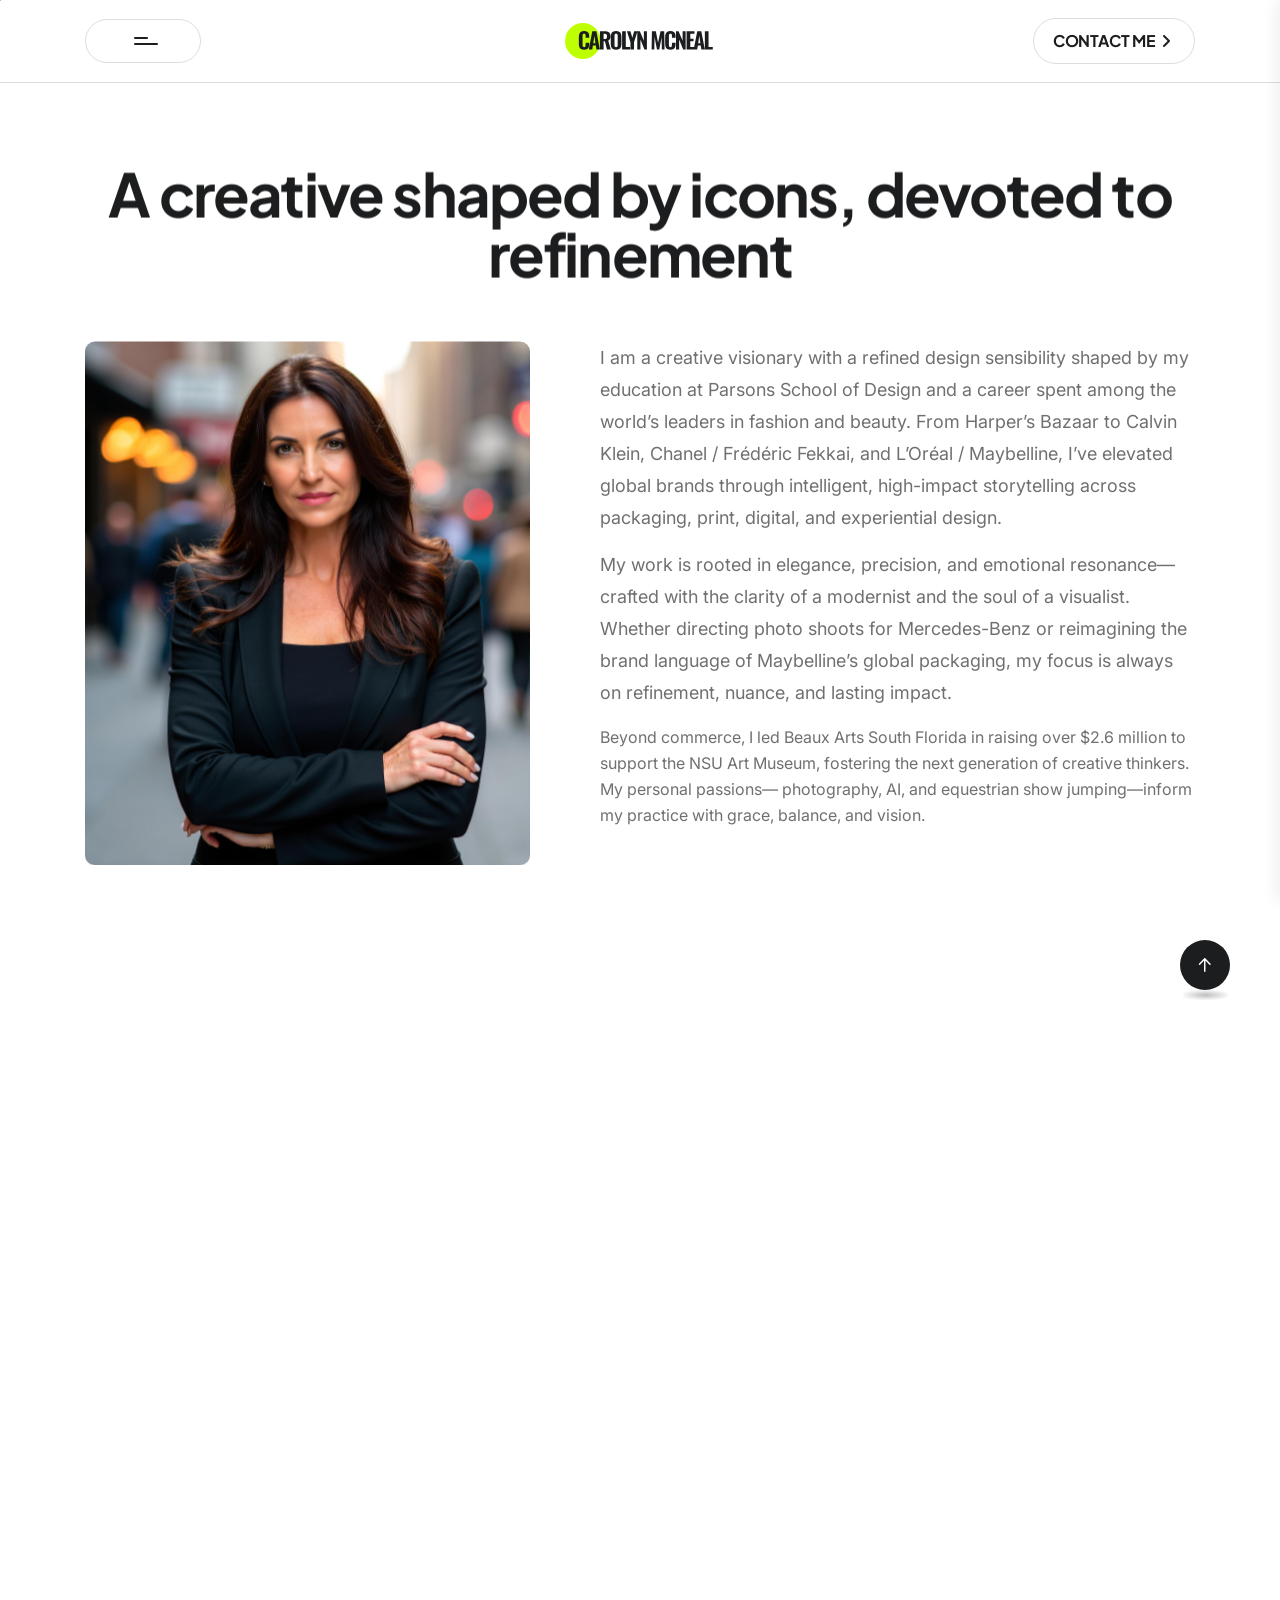
==== about.html @ ccae5296 "first commit" ====
<!doctype html>
<html class="no-js" lang="zxx">

<head>
    <meta charset="utf-8">
    <meta http-equiv="x-ua-compatible" content="ie=edge">
    <title>About</title>
    <meta name="description" content="A creative shaped by icons, devoted to refinement">
    <meta name="viewport" content="width=device-width, initial-scale=1">

    <link rel="shortcut icon" type="image/x-icon" href="assets/img/logo/favicon.png">
    <!-- Place favicon.ico in the root directory -->

    <!-- CSS here -->
    <!--<< Bootstrap min.css >>-->
    <link rel="stylesheet" href="assets/css/bootstrap.min.css">
    <!--<< magnific-popup.css >>-->
    <link rel="stylesheet" href="assets/css/magnific-popup.css">
    <!--<< fontawesome-all.min.css >>-->
    <link rel="stylesheet" href="assets/css/fontawesome-all.min.css">
    <!--<< swiper-bundle.min.css >>-->
    <link rel="stylesheet" href="assets/css/swiper-bundle.min.css">
    <!--<< odometer.css >>-->
    <link rel="stylesheet" href="assets/css/odometer.css">
    <!--<< ion.rangeSlider.min.css >>-->
    <link rel="stylesheet" href="assets/css/ion.rangeSlider.min.css">
   <!--<< effect-slicer.css >>-->
    <link rel="stylesheet" href="assets/css/effect-slicer.css">
    <!--<< animate.css >>-->
    <link rel="stylesheet" href="assets/css/animate.css">
    <!--<< default.css >>-->
    <link rel="stylesheet" href="assets/css/defauls-spacing.css">
    <!--<< main.css >>-->
    <link rel="stylesheet" href="assets/css/main.css">
</head>

<body>

    <!-- Preloader Start -->
    <div id="preloader" class="preloader">
        <div class="animation-preloader">
            <div class="spinner">
            </div>
            <div class="txt-loading">
                <span data-text-preloader="C" class="letters-loading">
                    C
                </span>
                <span data-text-preloader="A" class="letters-loading">
                    A
                </span>
                <span data-text-preloader="R" class="letters-loading">
                    R
                </span>
                <span data-text-preloader="O" class="letters-loading">
                    O
                </span>
                <span data-text-preloader="L" class="letters-loading">
                    L
                </span>
                <span data-text-preloader="Y" class="letters-loading">
                    Y
                </span>
                <span data-text-preloader="N" class="letters-loading">
                    N
                </span>
            </div>
            <p class="text-center">Loading</p>
        </div>
        <div class="loader">
            <div class="row">
                <div class="col-3 loader-section section-left">
                    <div class="bg"></div>
                </div>
                <div class="col-3 loader-section section-left">
                    <div class="bg"></div>
                </div>
                <div class="col-3 loader-section section-right">
                    <div class="bg"></div>
                </div>
                <div class="col-3 loader-section section-right">
                    <div class="bg"></div>
                </div>
            </div>
        </div>
    </div>
    <!-- Start Cursor Pointer -->
    <div class="mouse-follower">
        <span class="cursor-outline"></span>
        <span class="cursor-dot"></span>
    </div>
    <!-- End Cursor Pointer -->

    <!-- Scroll-top -->
    <button class="scroll__top scroll-to-target" data-target="html">
        <i class="fa-sharp fa-regular fa-arrow-up"></i>
    </button>
    <!-- Scroll-top-end-->


<!-- header-area -->
<header>
    <div id="header-sticky" class="td-header__area td-top-transparent td-header-spacing p-relative z-index-1">
        <div class="container container-1750">
            <div class="row align-items-center">
                <div class="col-lg-4 col-md-4 col-sm-4 col-5">
                    <div class="tdmenu__wrap">
                        <div class="tdmenu-offcanvas-open-btn mobile-nav-toggler d-flex align-items-center justify-content-center">
                            <span class="text mr-5"></span>
                            <div class="tdmenu-offcanvas-open-bar">
                                <span></span>
                                <span></span>
                            </div>
                        </div>
                        <nav class="tdmenu__nav d-none">
                            <div class="tdmenu__navbar-wrap tdmenu__main-menu">
                                <ul class="navigation">
                                    <li class=" "><a href="index.html">Home</a></li>
                                    <li class=" "><a href="about.html">About</a></li>
                                    <li class=" "><a href="#portfolio">Portfolio</a></li>
                                    
                                    <li><a href="mailto:carolyn@carolynmcneal.com">Contact</a></li>
                                </ul>
                            </div>
                        </nav>
                    </div>
                </div>
                <div class="col-lg-4 col-md-4 col-sm-4 col-5">
                    <div class="logo text-center">
                        <a class="logo-1" href="index.html"><img  src="assets/img/logo/logo.svg" alt="Logo"></a>
                    </div>
                </div>
                <div class="col-lg-4 col-md-4 col-sm-4 col-2">
                    <div class="td-header-right text-end">
                    
                        <a href="mailto:carolyn@carolynmcneal.com" class="td-btn td-btn-lg d-none d-md-inline-block td-btn-switch-animation ml-10">
                            <span class="d-flex align-items-center justify-content-center">
                            <span class="btn-text"> Contact me </span>
                            <span class="btn-icon"><i class="fa-sharp fa-solid fa-angle-right"></i></span>
                            <span class="btn-icon"><i class="fa-sharp fa-solid fa-angle-right"></i></span>
                        </span> 
                        </a>
                    </div>
                </div>
            </div>
        </div>
    </div>

    <!-- Mobile Menu  -->
    <div class="tdmobile__menu td-menu-large">
        <nav class="tdmobile__menu-box">
            <div class="close-btn"><i class="fa-solid fa-xmark"></i></div>
            <div class="nav-logo">
                <a href="index.html"><img data-width="96" src="assets/img/logo/logo.svg" alt="logo"></a>
            </div>
            
            <div class="tdmobile__menu-outer">
                <!--Here Menu Will Come Automatically Via Javascript / Same Menu as in Header-->
            </div>
            <div class="mt-30 ml-25 mr-25">
                <a href="assets/img/about/resume.pdf" target="_blank" class="td-btn td-btn-menu-black w-100 d-inline-block td-btn-switch-animation ml-10">
                    <span class="d-flex align-items-center justify-content-center">
                    <span class="btn-text"> Resume </span>
                    <span class="btn-icon"><i class="fa-sharp fa-solid fa-angle-right"></i></span>
                    <span class="btn-icon"><i class="fa-sharp fa-solid fa-angle-right"></i></span>
                </span> 
                </a>
            </div>
            <div class="social-links">
                <ul class="list-wrap">
                    <li><a href="#"><i class="fab fa-facebook-f"></i></a></li>
                    <li><a href="#"><i class="fab fa-twitter"></i></a></li>
                    <li><a href="#"><i class="fab fa-instagram"></i></a></li>
                    <li><a href="#"><i class="fab fa-linkedin-in"></i></a></li>
                    <li><a href="#"><i class="fab fa-youtube"></i></a></li>
                </ul>
            </div>
        </nav>
    </div>
    <div class="tdmobile__menu-backdrop"></div>
    <!-- End Mobile Menu -->

</header>

<!-- header-area-end -->
    <div id="smooth-wrapper">
        <div id="smooth-content">
            <main>

                <!-- td-about-area-start -->
                <div class="td-about-area td-about-main-spacing pb-140">
                    <div class="container">
                        <div class="row">
                            <div class="col-lg-12">
                                <div class="td-about-main-wrapper pb-90">
                                    <h2 class="td-section-page-title td-title-anim text-center">
                                        A creative shaped by icons, devoted to refinement
                                    </h2>
                                </div>
                            </div>
                            <div class="col-lg-5">
                                <div class="td-about-main-thumb mb-40 fix td-rounded-10 wow fadeInLeft" data-wow-delay=".5s" data-wow-duration="1s">
                                    <img data-speed=".9" class="w-100 td-rounded-10" src="assets/img/about/about.jpeg" alt="">
                                </div>
                            </div>
                            <div class="col-lg-7">
                                <div class="td-about-main-content ml-40 mb-40  wow fadeInRight" data-wow-delay=".5s" data-wow-duration="1s">
                                    <p>I am a creative visionary with a refined design sensibility shaped by my education at Parsons
                                        School of Design and a career spent among the world’s leaders in fashion and beauty. From
                                        Harper’s Bazaar to Calvin Klein, Chanel / Frédéric Fekkai, and L’Oréal / Maybelline, I’ve
                                        elevated global brands through intelligent, high-impact storytelling across packaging, print,
                                        digital, and experiential design.</p>
                                        <p>My work is rooted in elegance, precision, and emotional resonance—crafted with the clarity of
                                            a modernist and the soul of a visualist. Whether directing photo shoots for Mercedes-Benz or
                                            reimagining the brand language of Maybelline’s global packaging, my focus is always on
                                            refinement, nuance, and lasting impact.</p>
                                        Beyond commerce, I led Beaux Arts South Florida in raising over $2.6 million to support the
                                        NSU Art Museum, fostering the next generation of creative thinkers. My personal passions—
                                        photography, AI, and equestrian show jumping—inform my practice with grace, balance, and
                                        vision.</p>
                                    
                                </div>
                            </div>
                        </div>
                    </div>
                </div>
                <!-- td-about-area-end -->
                
                <!-- td-testimonial-area-start -->
                <div class="td-testimonial-area grey-bg-2 pt-155 pb-120">
                    <div class="container">
                        <div class="row">
                            <div class="col-lg-3 col-md-4">
                                <div class="td-testimonial-left mb-40 wow fadeInLeft" data-wow-delay=".3s" data-wow-duration="1s">
                                    <span class="td-section-subtitle mb-185 d-inline-block">CLIENTS FEEDBACK</span>
                                    <img class="mb-20" src="assets/img/testimonial/user.png" alt="">
                                    <p>More than 25 clients all<br>
                                        over the world</p>
                                </div>
                            </div>
                            <div class="col-lg-9 col-md-8">
                                <div class="td-testimonial-content ml-80 mb-50 wow fadeInRight" data-wow-delay=".3s" data-wow-duration="1s">
                                    <h2 class="td-testimonial-title mb-65 td-text-invert">What Our Clients<br> <span>Featured Quotes:
                                    </span></h2>
                                    <div class="row">
                                        <div class="col-lg-4">
                                            <div class="td-testimonial-thumb mb-40">
                                                <img class="w-100 td-rounded-10" src="assets/img/testimonial/thumb.jpg" alt="">
                                            </div>
                                        </div>
                                        <div class="col-lg-8">
                                            <div class="td-testimonial-slide-content ml-25 mb-40">
                                                <div class="swiper-container td-testimonial-slider mb-120">
                                                    <div class="swiper-wrapper">
                                                        <div class="swiper-slide">
                                                            <div class="td-testimonial-slide-content">
                                                                <p class="mb-40">“Her genuine passion, captivating storytelling, and elevated insights left many of us falling in
                                                                    love with her designs.”</p>
                                                                <h6>Frédéric Fekkai</h6>
                                                                <span>Creative Directo</span>
                                                            </div>
                                                        </div>
                                                        <div class="swiper-slide">
                                                            <div class="td-testimonial-slide-content">
                                                                <p class="mb-40">“Every project she touches feels considered, exacting, and emotionally resonant.”</p>
                                                                <h6>Harper’s Bazaar</h6>
                                                                <span>Editor</span>
                                                            </div>
                                                        </div>
                                                        <div class="swiper-slide">
                                                            <div class="td-testimonial-slide-content">
                                                                <p class="mb-40">“A rare balance of artistry and strategic intuition—her vision consistently lifts the brand.”
                                                                </p>
                                                                <h6>L’Oréal Executive</h6>
                                                                <span>Former</span>
                                                            </div>
                                                        </div>
                                                    </div>
                                                </div>
                                                <div class="td-testimonial-navigation mb-30">
                                                    <span class="td-testimonial-prev d-inline-block">
                                                        <svg width="31" height="24" viewBox="0 0 31 24" fill="none" xmlns="http://www.w3.org/2000/svg">
                                                            <path d="M30.8699 12.2679L0.014612 12.4214" stroke="currentColor" stroke-width="1.5" stroke-miterlimit="10" />
                                                            <path d="M11.5445 0C11.5445 6.63283 6.38111 12 2.56383e-05 12" stroke="currentColor" stroke-width="1.5" stroke-miterlimit="10" />
                                                            <path d="M4.08971e-05 12C6.38112 12 11.5446 17.3671 11.5446 24" stroke="currentColor" stroke-width="1.5" stroke-miterlimit="10" />
                                                        </svg>
                                                    </span>
                                                    <span class="td-testimonial-next ml-15 d-inline-block">
                                                        <svg width="31" height="24" viewBox="0 0 31 24" fill="none" xmlns="http://www.w3.org/2000/svg">
                                                            <path d="M-0.000234102 12.2679L30.855 12.4214" stroke="currentColor" stroke-width="1.5" stroke-miterlimit="10" />
                                                            <path d="M19.3251 0C19.3251 6.63283 24.4886 12 30.8696 12" stroke="currentColor" stroke-width="1.5" stroke-miterlimit="10" />
                                                            <path d="M30.8696 12C24.4885 12 19.3251 17.3671 19.3251 24" stroke="currentColor" stroke-width="1.5" stroke-miterlimit="10" />
                                                          </svg>
                                                    </span>
                                                 </div>
                                            </div>
                                        </div>
                                    </div>
                                </div>
                            </div>
                            <div class="col-12">
                                <div class="td-brand-wrap">
                                    <div class="swiper-container td-brand-slide-active">
                                        <div class="swiper-wrapper slide-transtion">
                                            <div class="swiper-slide">
                                                <div class="td-brand-item">
                                                    <img src="assets/img/logo/1.png" alt="">
                                                </div>
                                            </div>
                                            <div class="swiper-slide">
                                                <div class="td-brand-item">
                                                    <img src="assets/img/logo/2.png" alt="">
                                                </div>
                                            </div>
                                            <div class="swiper-slide">
                                                <div class="td-brand-item">
                                                    <img src="assets/img/logo/3.png" alt="">
                                                </div>
                                            </div>
                                            <div class="swiper-slide">
                                                <div class="td-brand-item">
                                                    <img src="assets/img/logo/4.png" alt="">
                                                </div>
                                            </div>
                                            <div class="swiper-slide">
                                                <div class="td-brand-item">
                                                    <img src="assets/img/logo/5.png" alt="">
                                                </div>
                                            </div>
                                           
                                        </div>
                                    </div>
                                </div>
                            </div>
                        </div>
                    </div>
                </div>
                <!-- td-testimonial-area-end -->

 

            </main>
            <!-- footer-area-start -->
            <footer>
                <div class="td-footer-area td-footer-spacing black-bg">
                    <div class="container">
                        <div class="row">
                            <div class="col-lg-4 col-md-6 col-sm-6">
                                <div class="td-footer-logo mb-30">
                                    <a href="index.html">
                                        <img src="assets/img/logo/logo-white.png" alt="">
                                    </a>
                                </div>
                            </div>
                            <div class="col-lg-4 col-md-6 col-sm-6">
                                <div class="td-footer-widget mb-30">
                                    <h3 class="td-footer-title mb-30">Project Link</h3>
                                    <ul class="td-footer-widget-list">
                                        <li><a href="calvin-klein.html">Calvin Klein</a></li>
                                        <li><a href="victoria.html">Victoria’s Secret</a></li>
                                        <li><a href="frederic.html">Frederic Fekkai</a></li>
                                        <li><a href="mercedes-benz.html">Mercedes Benz</a></li>
                                        <li><a href="harper-bazaar.html">Harper’s Bazaar</a></li>
                                    </ul>
                                </div>
                            </div>
                            
                            <div class="col-lg-4 col-md-6">
                                <div class="td-footer-widget mr-30 mb-30">
                                    <h3 class="td-footer-title mb-30">Address</h3>
                                    <a class="td-footer-location mb-45 d-inline-block" href="#">XYZ Times Sq, New York, 10000<br>
                                        United States</a>
                                   
                                </div>
                            </div>
                            <div class="col-12">
                                <div class="td-footer-bottom mt-45">
                                    <div class="row align-items-center">
                                        <div class="col-lg-6 col-md-8">
                                            <div class="td-footer-copyright mb-20">
                                                <p>© 2025 <a href="#">CAROLYN MCNEAL.</a> All Rights Reserved.</p>
                                            </div>
                                        </div>
                                        <div class="col-lg-6 col-md-4">
                                            <div class="td-footer-social text-md-end mb-20">
                                                <a href="#">
                                                    <svg width="13" height="13" viewBox="0 0 16 16" fill="none" xmlns="http://www.w3.org/2000/svg">
                                                        <path d="M9.33161 6.77486L15.1688 0H13.7856L8.71722 5.8826L4.66907 0H0L6.12155 8.89546L0 16H1.38336L6.73581 9.78785L11.0109 16H15.68L9.33148 6.77486H9.33187H9.33161ZM7.43696 8.97374L6.81669 8.088L1.88171 1.03969H4.00634L7.98902 6.72789L8.60929 7.61362L13.7863 15.0074H11.6616L7.43709 8.974V8.97361L7.43696 8.97374Z" fill="currentColor" />
                                                    </svg>
                                                </a>
                                                <a href="#">
                                                    <svg width="17" height="17" viewBox="0 0 17 17" fill="none" xmlns="http://www.w3.org/2000/svg">
                                                        <path d="M17 8.5C17 3.80558 13.1944 0 8.5 0C3.80558 0 0 3.80558 0 8.5C0 12.7426 3.10833 16.2591 7.17188 16.8967V10.957H5.01367V8.5H7.17188V6.62734C7.17188 4.49703 8.44087 3.32031 10.3825 3.32031C11.3124 3.32031 12.2852 3.48633 12.2852 3.48633V5.57813H11.2133C10.1574 5.57813 9.82812 6.23334 9.82812 6.90554V8.5H12.1855L11.8087 10.957H9.82812V16.8967C13.8917 16.2591 17 12.7426 17 8.5Z" fill="currentColor" />
                                                    </svg>
                                                </a>
                                                <a href="#">
                                                    <svg width="16" height="16" viewBox="0 0 16 16" fill="none" xmlns="http://www.w3.org/2000/svg">
                                                        <path d="M11.5 1H4.5C2.567 1 1 2.567 1 4.5V11.5C1 13.433 2.567 15 4.5 15H11.5C13.433 15 15 13.433 15 11.5V4.5C15 2.567 13.433 1 11.5 1Z" stroke="currentColor" stroke-width="1.5" stroke-linecap="round" stroke-linejoin="round" />
                                                        <path d="M10.7963 7.55921C10.8827 8.14178 10.7832 8.73676 10.5119 9.25952C10.2407 9.78228 9.81148 10.2062 9.28542 10.471C8.75935 10.7358 8.16319 10.8279 7.58173 10.7344C7.00027 10.6408 6.46311 10.3663 6.04667 9.94982C5.63022 9.53338 5.35569 8.99622 5.26213 8.41476C5.16856 7.8333 5.26073 7.23714 5.52551 6.71107C5.79029 6.18501 6.21421 5.75583 6.73697 5.48458C7.25973 5.21333 7.85471 5.11382 8.43728 5.20021C9.03152 5.28833 9.58167 5.56524 10.0065 5.99003C10.4313 6.41482 10.7082 6.96496 10.7963 7.55921Z" stroke="currentColor" stroke-width="1.5" stroke-linecap="round" stroke-linejoin="round" />
                                                        <path d="M11.8477 4.15039H11.8577" stroke="currentColor" stroke-width="1.5" stroke-linecap="round" stroke-linejoin="round" />
                                                    </svg>
                                                </a>
                                                <a href="#">
                                                    <svg width="15" height="15" viewBox="0 0 15 15" fill="none" xmlns="http://www.w3.org/2000/svg">
                                                        <path d="M10.2579 4.7373C11.5141 4.7373 12.7188 5.23632 13.6071 6.12458C14.4954 7.01283 14.9944 8.21757 14.9944 9.47375V14.9996H11.8367V9.47375C11.8367 9.05502 11.6704 8.65344 11.3743 8.35736C11.0782 8.06127 10.6767 7.89493 10.2579 7.89493C9.8392 7.89493 9.43762 8.06127 9.14154 8.35736C8.84545 8.65344 8.67911 9.05502 8.67911 9.47375V14.9996H5.52148V9.47375C5.52148 8.21757 6.0205 7.01283 6.90876 6.12458C7.79701 5.23632 9.00174 4.7373 10.2579 4.7373Z" fill="currentColor" />
                                                        <path d="M3.15763 5.52734H0V15.0002H3.15763V5.52734Z" fill="currentColor" />
                                                        <path d="M1.57881 3.15763C2.45077 3.15763 3.15763 2.45077 3.15763 1.57881C3.15763 0.706859 2.45077 0 1.57881 0C0.706859 0 0 0.706859 0 1.57881C0 2.45077 0.706859 3.15763 1.57881 3.15763Z" fill="currentColor" />
                                                    </svg>
                                                </a>
                                            </div>
                                        </div>
                                    </div>
                                </div>
                            </div>
                        </div>
                    </div>
                </div>
            </footer>
            <!-- footer-area-end -->

        </div>
    </div>



    <!-- JS here -->
    <!--<< jquery.Js >>-->
    <script src="assets/js/vendor/jquery.js"></script>
    <!--<< bootstrap.min.Js >>-->
    <script src="assets/js/bootstrap.min.js"></script>
    <!--<< gsap.Js >>-->
    <script src="assets/js/jsap/gsap.js"></script>
   <!--<< gsap-scroll-smoother.Js >>-->
    <script src="assets/js/jsap/gsap-scroll-smoother.js"></script>
   <!--<< gsap-scroll-trigger.Js >>-->
    <script src="assets/js/jsap/gsap-scroll-trigger.js"></script>
   <!--<< gsap-scroll-to-plugin.Js >>-->
    <script src="assets/js/jsap/gsap-scroll-to-plugin.js"></script>
    <!--<< gsap-split-text.Js >>-->
    <script src="assets/js/jsap/gsap-split-text.js"></script>
    <!--<< isotope.pkgd.min.Js >>-->
    <script src="assets/js/isotope.pkgd.min.js"></script>
    <!--<< ion.rangeSlider.min.Js >>-->
    <script src="assets/js/ion.rangeSlider.min.js"></script>
    <!--<< effect-slicer.Js >>-->
    <script src="assets/js/effect-slicer.js"></script>
    <!--<< imagesloaded.pkgd.min.Js >>-->
    <script src="assets/js/imagesloaded.pkgd.min.js"></script>
    <!--<< jquery.magnific-popup.min.Js >>-->
    <script src="assets/js/jquery.magnific-popup.min.js"></script>
    <!--<< jquery.odometer.min.Js >>-->
    <script src="assets/js/jquery.odometer.min.js"></script>
    <!--<< jquery-appear.Js >>-->
    <script src="assets/js/jquery-appear.js"></script>
    <!--<< swiper-bundle.min.Js >>-->
    <script src="assets/js/swiper-bundle.min.js"></script>
    <!--<< jquery.nice-select.min.Js >>-->
    <script src="assets/js/nice-select.js"></script>
    <!--<< wow.Js >>-->    
    <script src="assets/js/wow.js"></script>
    <!--<< ajax-form.Js >>-->
    <script src="assets/js/ajax-form.js"></script>
    <!--<< main.Js >>-->
    <script src="assets/js/main.js"></script>
</body>

</html>
---- assets/css/ion.rangeSlider.min.css ----
/*! jQuery UI - v1.13.2 - 2022-07-14
* http://jqueryui.com
* Includes: core.css, accordion.css, autocomplete.css, menu.css, button.css, controlgroup.css, checkboxradio.css, datepicker.css, dialog.css, draggable.css, resizable.css, progressbar.css, selectable.css, selectmenu.css, slider.css, sortable.css, spinner.css, tabs.css, tooltip.css, theme.css
* To view and modify this theme, visit http://jqueryui.com/themeroller/?ffDefault=Arial%2CHelvetica%2Csans-serif&fsDefault=1em&fwDefault=normal&cornerRadius=3px&bgColorHeader=e9e9e9&bgTextureHeader=flat&borderColorHeader=dddddd&fcHeader=333333&iconColorHeader=444444&bgColorContent=ffffff&bgTextureContent=flat&borderColorContent=dddddd&fcContent=333333&iconColorContent=444444&bgColorDefault=f6f6f6&bgTextureDefault=flat&borderColorDefault=c5c5c5&fcDefault=454545&iconColorDefault=777777&bgColorHover=ededed&bgTextureHover=flat&borderColorHover=cccccc&fcHover=2b2b2b&iconColorHover=555555&bgColorActive=007fff&bgTextureActive=flat&borderColorActive=003eff&fcActive=ffffff&iconColorActive=ffffff&bgColorHighlight=fffa90&bgTextureHighlight=flat&borderColorHighlight=dad55e&fcHighlight=777620&iconColorHighlight=777620&bgColorError=fddfdf&bgTextureError=flat&borderColorError=f1a899&fcError=5f3f3f&iconColorError=cc0000&bgColorOverlay=aaaaaa&bgTextureOverlay=flat&bgImgOpacityOverlay=0&opacityOverlay=30&bgColorShadow=666666&bgTextureShadow=flat&bgImgOpacityShadow=0&opacityShadow=30&thicknessShadow=5px&offsetTopShadow=0px&offsetLeftShadow=0px&cornerRadiusShadow=8px
* Copyright jQuery Foundation and other contributors; Licensed MIT */

/* Layout helpers
----------------------------------*/
.ui-helper-hidden {
	display: none;
}
.ui-helper-hidden-accessible {
	border: 0;
	clip: rect(0 0 0 0);
	height: 1px;
	margin: -1px;
	overflow: hidden;
	padding: 0;
	position: absolute;
	width: 1px;
}
.ui-helper-reset {
	margin: 0;
	padding: 0;
	border: 0;
	outline: 0;
	line-height: 1.3;
	text-decoration: none;
	font-size: 100%;
	list-style: none;
}
.ui-helper-clearfix:before,
.ui-helper-clearfix:after {
	content: "";
	display: table;
	border-collapse: collapse;
}
.ui-helper-clearfix:after {
	clear: both;
}
.ui-helper-zfix {
	width: 100%;
	height: 100%;
	top: 0;
	left: 0;
	position: absolute;
	opacity: 0;
}

.ui-front {
	z-index: 100;
}


/* Interaction Cues
----------------------------------*/
.ui-state-disabled {
	cursor: default !important;
	pointer-events: none;
}


/* Icons
----------------------------------*/
.ui-icon {
	display: inline-block;
	vertical-align: middle;
	margin-top: -.25em;
	position: relative;
	text-indent: -99999px;
	overflow: hidden;
	background-repeat: no-repeat;
}

.ui-widget-icon-block {
	left: 50%;
	margin-left: -8px;
	display: block;
}

/* Misc visuals
----------------------------------*/

/* Overlays */
.ui-widget-overlay {
	position: fixed;
	top: 0;
	left: 0;
	width: 100%;
	height: 100%;
}
.ui-accordion .ui-accordion-header {
	display: block;
	cursor: pointer;
	position: relative;
	margin: 2px 0 0 0;
	padding: .5em .5em .5em .7em;
	font-size: 100%;
}
.ui-accordion .ui-accordion-content {
	padding: 1em 2.2em;
	border-top: 0;
	overflow: auto;
}
.ui-autocomplete {
	position: absolute;
	top: 0;
	left: 0;
	cursor: default;
}
.ui-menu {
	list-style: none;
	padding: 0;
	margin: 0;
	display: block;
	outline: 0;
}
.ui-menu .ui-menu {
	position: absolute;
}
.ui-menu .ui-menu-item {
	margin: 0;
	cursor: pointer;
	/* support: IE10, see #8844 */
	list-style-image: url("[data-uri]");
}
.ui-menu .ui-menu-item-wrapper {
	position: relative;
	padding: 3px 1em 3px .4em;
}
.ui-menu .ui-menu-divider {
	margin: 5px 0;
	height: 0;
	font-size: 0;
	line-height: 0;
	border-width: 1px 0 0 0;
}
.ui-menu .ui-state-focus,
.ui-menu .ui-state-active {
	margin: -1px;
}

/* icon support */
.ui-menu-icons {
	position: relative;
}
.ui-menu-icons .ui-menu-item-wrapper {
	padding-left: 2em;
}

/* left-aligned */
.ui-menu .ui-icon {
	position: absolute;
	top: 0;
	bottom: 0;
	left: .2em;
	margin: auto 0;
}

/* right-aligned */
.ui-menu .ui-menu-icon {
	left: auto;
	right: 0;
}
.ui-button {
	padding: .4em 1em;
	display: inline-block;
	position: relative;
	line-height: normal;
	margin-right: .1em;
	cursor: pointer;
	vertical-align: middle;
	text-align: center;
	-webkit-user-select: none;
	-moz-user-select: none;
	-ms-user-select: none;
	user-select: none;

	/* Support: IE <= 11 */
	overflow: visible;
}

.ui-button,
.ui-button:link,
.ui-button:visited,
.ui-button:hover,
.ui-button:active {
	text-decoration: none;
}

/* to make room for the icon, a width needs to be set here */
.ui-button-icon-only {
	width: 2em;
	box-sizing: border-box;
	text-indent: -9999px;
	white-space: nowrap;
}

/* no icon support for input elements */
input.ui-button.ui-button-icon-only {
	text-indent: 0;
}

/* button icon element(s) */
.ui-button-icon-only .ui-icon {
	position: absolute;
	top: 50%;
	left: 50%;
	margin-top: -8px;
	margin-left: -8px;
}

.ui-button.ui-icon-notext .ui-icon {
	padding: 0;
	width: 2.1em;
	height: 2.1em;
	text-indent: -9999px;
	white-space: nowrap;

}

input.ui-button.ui-icon-notext .ui-icon {
	width: auto;
	height: auto;
	text-indent: 0;
	white-space: normal;
	padding: .4em 1em;
}

/* workarounds */
/* Support: Firefox 5 - 40 */
input.ui-button::-moz-focus-inner,
button.ui-button::-moz-focus-inner {
	border: 0;
	padding: 0;
}
.ui-controlgroup {
	vertical-align: middle;
	display: inline-block;
}
.ui-controlgroup > .ui-controlgroup-item {
	float: left;
	margin-left: 0;
	margin-right: 0;
}
.ui-controlgroup > .ui-controlgroup-item:focus,
.ui-controlgroup > .ui-controlgroup-item.ui-visual-focus {
	z-index: 9999;
}
.ui-controlgroup-vertical > .ui-controlgroup-item {
	display: block;
	float: none;
	width: 100%;
	margin-top: 0;
	margin-bottom: 0;
	text-align: left;
}
.ui-controlgroup-vertical .ui-controlgroup-item {
	box-sizing: border-box;
}
.ui-controlgroup .ui-controlgroup-label {
	padding: .4em 1em;
}
.ui-controlgroup .ui-controlgroup-label span {
	font-size: 80%;
}
.ui-controlgroup-horizontal .ui-controlgroup-label + .ui-controlgroup-item {
	border-left: none;
}
.ui-controlgroup-vertical .ui-controlgroup-label + .ui-controlgroup-item {
	border-top: none;
}
.ui-controlgroup-horizontal .ui-controlgroup-label.ui-widget-content {
	border-right: none;
}
.ui-controlgroup-vertical .ui-controlgroup-label.ui-widget-content {
	border-bottom: none;
}

/* Spinner specific style fixes */
.ui-controlgroup-vertical .ui-spinner-input {

	/* Support: IE8 only, Android < 4.4 only */
	width: 75%;
	width: calc( 100% - 2.4em );
}
.ui-controlgroup-vertical .ui-spinner .ui-spinner-up {
	border-top-style: solid;
}

.ui-checkboxradio-label .ui-icon-background {
	box-shadow: inset 1px 1px 1px #ccc;
	border-radius: .12em;
	border: none;
}
.ui-checkboxradio-radio-label .ui-icon-background {
	width: 16px;
	height: 16px;
	border-radius: 1em;
	overflow: visible;
	border: none;
}
.ui-checkboxradio-radio-label.ui-checkboxradio-checked .ui-icon,
.ui-checkboxradio-radio-label.ui-checkboxradio-checked:hover .ui-icon {
	background-image: none;
	width: 8px;
	height: 8px;
	border-width: 4px;
	border-style: solid;
}
.ui-checkboxradio-disabled {
	pointer-events: none;
}
.ui-datepicker {
	width: 17em;
	padding: .2em .2em 0;
	display: none;
}
.ui-datepicker .ui-datepicker-header {
	position: relative;
	padding: .2em 0;
}
.ui-datepicker .ui-datepicker-prev,
.ui-datepicker .ui-datepicker-next {
	position: absolute;
	top: 2px;
	width: 1.8em;
	height: 1.8em;
}
.ui-datepicker .ui-datepicker-prev-hover,
.ui-datepicker .ui-datepicker-next-hover {
	top: 1px;
}
.ui-datepicker .ui-datepicker-prev {
	left: 2px;
}
.ui-datepicker .ui-datepicker-next {
	right: 2px;
}
.ui-datepicker .ui-datepicker-prev-hover {
	left: 1px;
}
.ui-datepicker .ui-datepicker-next-hover {
	right: 1px;
}
.ui-datepicker .ui-datepicker-prev span,
.ui-datepicker .ui-datepicker-next span {
	display: block;
	position: absolute;
	left: 50%;
	margin-left: -8px;
	top: 50%;
	margin-top: -8px;
}
.ui-datepicker .ui-datepicker-title {
	margin: 0 2.3em;
	line-height: 1.8em;
	text-align: center;
}
.ui-datepicker .ui-datepicker-title select {
	font-size: 1em;
	margin: 1px 0;
}
.ui-datepicker select.ui-datepicker-month,
.ui-datepicker select.ui-datepicker-year {
	width: 45%;
}
.ui-datepicker table {
	width: 100%;
	font-size: .9em;
	border-collapse: collapse;
	margin: 0 0 .4em;
}
.ui-datepicker th {
	padding: .7em .3em;
	text-align: center;
	font-weight: bold;
	border: 0;
}
.ui-datepicker td {
	border: 0;
	padding: 1px;
}
.ui-datepicker td span,
.ui-datepicker td a {
	display: block;
	padding: .2em;
	text-align: right;
	text-decoration: none;
}
.ui-datepicker .ui-datepicker-buttonpane {
	background-image: none;
	margin: .7em 0 0 0;
	padding: 0 .2em;
	border-left: 0;
	border-right: 0;
	border-bottom: 0;
}
.ui-datepicker .ui-datepicker-buttonpane button {
	float: right;
	margin: .5em .2em .4em;
	cursor: pointer;
	padding: .2em .6em .3em .6em;
	width: auto;
	overflow: visible;
}
.ui-datepicker .ui-datepicker-buttonpane button.ui-datepicker-current {
	float: left;
}

/* with multiple calendars */
.ui-datepicker.ui-datepicker-multi {
	width: auto;
}
.ui-datepicker-multi .ui-datepicker-group {
	float: left;
}
.ui-datepicker-multi .ui-datepicker-group table {
	width: 95%;
	margin: 0 auto .4em;
}
.ui-datepicker-multi-2 .ui-datepicker-group {
	width: 50%;
}
.ui-datepicker-multi-3 .ui-datepicker-group {
	width: 33.3%;
}
.ui-datepicker-multi-4 .ui-datepicker-group {
	width: 25%;
}
.ui-datepicker-multi .ui-datepicker-group-last .ui-datepicker-header,
.ui-datepicker-multi .ui-datepicker-group-middle .ui-datepicker-header {
	border-left-width: 0;
}
.ui-datepicker-multi .ui-datepicker-buttonpane {
	clear: left;
}
.ui-datepicker-row-break {
	clear: both;
	width: 100%;
	font-size: 0;
}

/* RTL support */
.ui-datepicker-rtl {
	direction: rtl;
}
.ui-datepicker-rtl .ui-datepicker-prev {
	right: 2px;
	left: auto;
}
.ui-datepicker-rtl .ui-datepicker-next {
	left: 2px;
	right: auto;
}
.ui-datepicker-rtl .ui-datepicker-prev:hover {
	right: 1px;
	left: auto;
}
.ui-datepicker-rtl .ui-datepicker-next:hover {
	left: 1px;
	right: auto;
}
.ui-datepicker-rtl .ui-datepicker-buttonpane {
	clear: right;
}
.ui-datepicker-rtl .ui-datepicker-buttonpane button {
	float: left;
}
.ui-datepicker-rtl .ui-datepicker-buttonpane button.ui-datepicker-current,
.ui-datepicker-rtl .ui-datepicker-group {
	float: right;
}
.ui-datepicker-rtl .ui-datepicker-group-last .ui-datepicker-header,
.ui-datepicker-rtl .ui-datepicker-group-middle .ui-datepicker-header {
	border-right-width: 0;
	border-left-width: 1px;
}

/* Icons */
.ui-datepicker .ui-icon {
	display: block;
	text-indent: -99999px;
	overflow: hidden;
	background-repeat: no-repeat;
	left: .5em;
	top: .3em;
}
.ui-dialog {
	position: absolute;
	top: 0;
	left: 0;
	padding: .2em;
	outline: 0;
}
.ui-dialog .ui-dialog-titlebar {
	padding: .4em 1em;
	position: relative;
}
.ui-dialog .ui-dialog-title {
	float: left;
	margin: .1em 0;
	white-space: nowrap;
	width: 90%;
	overflow: hidden;
	text-overflow: ellipsis;
}
.ui-dialog .ui-dialog-titlebar-close {
	position: absolute;
	right: .3em;
	top: 50%;
	width: 20px;
	margin: -10px 0 0 0;
	padding: 1px;
	height: 20px;
}
.ui-dialog .ui-dialog-content {
	position: relative;
	border: 0;
	padding: .5em 1em;
	background: none;
	overflow: auto;
}
.ui-dialog .ui-dialog-buttonpane {
	text-align: left;
	border-width: 1px 0 0 0;
	background-image: none;
	margin-top: .5em;
	padding: .3em 1em .5em .4em;
}
.ui-dialog .ui-dialog-buttonpane .ui-dialog-buttonset {
	float: right;
}
.ui-dialog .ui-dialog-buttonpane button {
	margin: .5em .4em .5em 0;
	cursor: pointer;
}
.ui-dialog .ui-resizable-n {
	height: 2px;
	top: 0;
}
.ui-dialog .ui-resizable-e {
	width: 2px;
	right: 0;
}
.ui-dialog .ui-resizable-s {
	height: 2px;
	bottom: 0;
}
.ui-dialog .ui-resizable-w {
	width: 2px;
	left: 0;
}
.ui-dialog .ui-resizable-se,
.ui-dialog .ui-resizable-sw,
.ui-dialog .ui-resizable-ne,
.ui-dialog .ui-resizable-nw {
	width: 7px;
	height: 7px;
}
.ui-dialog .ui-resizable-se {
	right: 0;
	bottom: 0;
}
.ui-dialog .ui-resizable-sw {
	left: 0;
	bottom: 0;
}
.ui-dialog .ui-resizable-ne {
	right: 0;
	top: 0;
}
.ui-dialog .ui-resizable-nw {
	left: 0;
	top: 0;
}
.ui-draggable .ui-dialog-titlebar {
	cursor: move;
}
.ui-draggable-handle {
	-ms-touch-action: none;
	touch-action: none;
}
.ui-resizable {
	position: relative;
}
.ui-resizable-handle {
	position: absolute;
	font-size: 0.1px;
	display: block;
	-ms-touch-action: none;
	touch-action: none;
}
.ui-resizable-disabled .ui-resizable-handle,
.ui-resizable-autohide .ui-resizable-handle {
	display: none;
}
.ui-resizable-n {
	cursor: n-resize;
	height: 7px;
	width: 100%;
	top: -5px;
	left: 0;
}
.ui-resizable-s {
	cursor: s-resize;
	height: 7px;
	width: 100%;
	bottom: -5px;
	left: 0;
}
.ui-resizable-e {
	cursor: e-resize;
	width: 7px;
	right: -5px;
	top: 0;
	height: 100%;
}
.ui-resizable-w {
	cursor: w-resize;
	width: 7px;
	left: -5px;
	top: 0;
	height: 100%;
}
.ui-resizable-se {
	cursor: se-resize;
	width: 12px;
	height: 12px;
	right: 1px;
	bottom: 1px;
}
.ui-resizable-sw {
	cursor: sw-resize;
	width: 9px;
	height: 9px;
	left: -5px;
	bottom: -5px;
}
.ui-resizable-nw {
	cursor: nw-resize;
	width: 9px;
	height: 9px;
	left: -5px;
	top: -5px;
}
.ui-resizable-ne {
	cursor: ne-resize;
	width: 9px;
	height: 9px;
	right: -5px;
	top: -5px;
}
.ui-progressbar {
	height: 2em;
	text-align: left;
	overflow: hidden;
}
.ui-progressbar .ui-progressbar-value {
	margin: -1px;
	height: 100%;
}
.ui-progressbar .ui-progressbar-overlay {
	background: url("[data-uri]");
	height: 100%;
	opacity: 0.25;
}
.ui-progressbar-indeterminate .ui-progressbar-value {
	background-image: none;
}
.ui-selectable {
	-ms-touch-action: none;
	touch-action: none;
}
.ui-selectable-helper {
	position: absolute;
	z-index: 100;
	border: 1px dotted black;
}
.ui-selectmenu-menu {
	padding: 0;
	margin: 0;
	position: absolute;
	top: 0;
	left: 0;
	display: none;
}
.ui-selectmenu-menu .ui-menu {
	overflow: auto;
	overflow-x: hidden;
	padding-bottom: 1px;
}
.ui-selectmenu-menu .ui-menu .ui-selectmenu-optgroup {
	font-size: 1em;
	font-weight: bold;
	line-height: 1.5;
	padding: 2px 0.4em;
	margin: 0.5em 0 0 0;
	height: auto;
	border: 0;
}
.ui-selectmenu-open {
	display: block;
}
.ui-selectmenu-text {
	display: block;
	margin-right: 20px;
	overflow: hidden;
	text-overflow: ellipsis;
}
.ui-selectmenu-button.ui-button {
	text-align: left;
	white-space: nowrap;
	width: 14em;
}
.ui-selectmenu-icon.ui-icon {
	float: right;
	margin-top: 0;
}
.ui-slider {
	position: relative;
	text-align: left;
}
.ui-slider .ui-slider-handle {
	position: absolute;
	z-index: 2;
	width: 1.2em;
	height: 1.2em;
	cursor: pointer;
	-ms-touch-action: none;
	touch-action: none;
}
.ui-slider .ui-slider-range {
	position: absolute;
	z-index: 1;
	font-size: .7em;
	display: block;
	border: 0;
	background-position: 0 0;
}

/* support: IE8 - See #6727 */
.ui-slider.ui-state-disabled .ui-slider-handle,
.ui-slider.ui-state-disabled .ui-slider-range {
	filter: inherit;
}

.ui-slider-horizontal {
	height: .8em;
}
.ui-slider-horizontal .ui-slider-handle {
	top: -.3em;
	margin-left: -.6em;
}
.ui-slider-horizontal .ui-slider-range {
	top: 0;
	height: 100%;
}
.ui-slider-horizontal .ui-slider-range-min {
	left: 0;
}
.ui-slider-horizontal .ui-slider-range-max {
	right: 0;
}

.ui-slider-vertical {
	width: .8em;
	height: 100px;
}
.ui-slider-vertical .ui-slider-handle {
	left: -.3em;
	margin-left: 0;
	margin-bottom: -.6em;
}
.ui-slider-vertical .ui-slider-range {
	left: 0;
	width: 100%;
}
.ui-slider-vertical .ui-slider-range-min {
	bottom: 0;
}
.ui-slider-vertical .ui-slider-range-max {
	top: 0;
}
.ui-sortable-handle {
	-ms-touch-action: none;
	touch-action: none;
}
.ui-spinner {
	position: relative;
	display: inline-block;
	overflow: hidden;
	padding: 0;
	vertical-align: middle;
}
.ui-spinner-input {
	border: none;
	background: none;
	color: inherit;
	padding: .222em 0;
	margin: .2em 0;
	vertical-align: middle;
	margin-left: .4em;
	margin-right: 2em;
}
.ui-spinner-button {
	width: 1.6em;
	height: 50%;
	font-size: .5em;
	padding: 0;
	margin: 0;
	text-align: center;
	position: absolute;
	cursor: default;
	display: block;
	overflow: hidden;
	right: 0;
}
/* more specificity required here to override default borders */
.ui-spinner a.ui-spinner-button {
	border-top-style: none;
	border-bottom-style: none;
	border-right-style: none;
}
.ui-spinner-up {
	top: 0;
}
.ui-spinner-down {
	bottom: 0;
}
.ui-tabs {
	position: relative;/* position: relative prevents IE scroll bug (element with position: relative inside container with overflow: auto appear as "fixed") */
	padding: .2em;
}
.ui-tabs .ui-tabs-nav {
	margin: 0;
	padding: .2em .2em 0;
}
.ui-tabs .ui-tabs-nav li {
	list-style: none;
	float: left;
	position: relative;
	top: 0;
	margin: 1px .2em 0 0;
	border-bottom-width: 0;
	padding: 0;
	white-space: nowrap;
}
.ui-tabs .ui-tabs-nav .ui-tabs-anchor {
	float: left;
	padding: .5em 1em;
	text-decoration: none;
}
.ui-tabs .ui-tabs-nav li.ui-tabs-active {
	margin-bottom: -1px;
	padding-bottom: 1px;
}
.ui-tabs .ui-tabs-nav li.ui-tabs-active .ui-tabs-anchor,
.ui-tabs .ui-tabs-nav li.ui-state-disabled .ui-tabs-anchor,
.ui-tabs .ui-tabs-nav li.ui-tabs-loading .ui-tabs-anchor {
	cursor: text;
}
.ui-tabs-collapsible .ui-tabs-nav li.ui-tabs-active .ui-tabs-anchor {
	cursor: pointer;
}
.ui-tabs .ui-tabs-panel {
	display: block;
	border-width: 0;
	padding: 1em 1.4em;
	background: none;
}
.ui-tooltip {
	padding: 8px;
	position: absolute;
	z-index: 9999;
	max-width: 300px;
}
body .ui-tooltip {
	border-width: 2px;
}
/* Component containers
----------------------------------*/
.ui-widget {
	font-family: Arial,Helvetica,sans-serif;
	font-size: 1em;
}
.ui-widget .ui-widget {
	font-size: 1em;
}
.ui-widget input,
.ui-widget select,
.ui-widget textarea,
.ui-widget button {
	font-family: Arial,Helvetica,sans-serif;
	font-size: 1em;
}
.ui-widget.ui-widget-content {
	border: 1px solid #c5c5c5;
}
.ui-widget-content {
	border: 1px solid #dddddd;
	background: #ffffff;
	color: #333333;
}
.ui-widget-content a {
	color: #333333;
}
.ui-widget-header {
	border: 1px solid #dddddd;
	background: #e9e9e9;
	color: #333333;
	font-weight: bold;
}
.ui-widget-header a {
	color: #333333;
}

/* Interaction states
----------------------------------*/
.ui-state-default,
.ui-widget-content .ui-state-default,
.ui-widget-header .ui-state-default,
.ui-button,

/* We use html here because we need a greater specificity to make sure disabled
works properly when clicked or hovered */
html .ui-button.ui-state-disabled:hover,
html .ui-button.ui-state-disabled:active {
	border: 1px solid #c5c5c5;
	background: #f6f6f6;
	font-weight: normal;
	color: #454545;
}
.ui-state-default a,
.ui-state-default a:link,
.ui-state-default a:visited,
a.ui-button,
a:link.ui-button,
a:visited.ui-button,
.ui-button {
	color: #454545;
	text-decoration: none;
}
.ui-state-hover,
.ui-widget-content .ui-state-hover,
.ui-widget-header .ui-state-hover,
.ui-state-focus,
.ui-widget-content .ui-state-focus,
.ui-widget-header .ui-state-focus,
.ui-button:hover,
.ui-button:focus {
	border: 1px solid #cccccc;
	background: #ededed;
	font-weight: normal;
	color: #2b2b2b;
}
.ui-state-hover a,
.ui-state-hover a:hover,
.ui-state-hover a:link,
.ui-state-hover a:visited,
.ui-state-focus a,
.ui-state-focus a:hover,
.ui-state-focus a:link,
.ui-state-focus a:visited,
a.ui-button:hover,
a.ui-button:focus {
	color: #2b2b2b;
	text-decoration: none;
}

.ui-visual-focus {
	box-shadow: 0 0 3px 1px rgb(94, 158, 214);
}
.ui-state-active,
.ui-widget-content .ui-state-active,
.ui-widget-header .ui-state-active,
a.ui-button:active,
.ui-button:active,
.ui-button.ui-state-active:hover {
	border: 1px solid #003eff;
	background: #007fff;
	font-weight: normal;
	color: #ffffff;
}
.ui-icon-background,
.ui-state-active .ui-icon-background {
	border: #003eff;
	background-color: #ffffff;
}
.ui-state-active a,
.ui-state-active a:link,
.ui-state-active a:visited {
	color: #ffffff;
	text-decoration: none;
}

/* Interaction Cues
----------------------------------*/
.ui-state-highlight,
.ui-widget-content .ui-state-highlight,
.ui-widget-header .ui-state-highlight {
	border: 1px solid #dad55e;
	background: #fffa90;
	color: #777620;
}
.ui-state-checked {
	border: 1px solid #dad55e;
	background: #fffa90;
}
.ui-state-highlight a,
.ui-widget-content .ui-state-highlight a,
.ui-widget-header .ui-state-highlight a {
	color: #777620;
}
.ui-state-error,
.ui-widget-content .ui-state-error,
.ui-widget-header .ui-state-error {
	border: 1px solid #f1a899;
	background: #fddfdf;
	color: #5f3f3f;
}
.ui-state-error a,
.ui-widget-content .ui-state-error a,
.ui-widget-header .ui-state-error a {
	color: #5f3f3f;
}
.ui-state-error-text,
.ui-widget-content .ui-state-error-text,
.ui-widget-header .ui-state-error-text {
	color: #5f3f3f;
}
.ui-priority-primary,
.ui-widget-content .ui-priority-primary,
.ui-widget-header .ui-priority-primary {
	font-weight: bold;
}
.ui-priority-secondary,
.ui-widget-content .ui-priority-secondary,
.ui-widget-header .ui-priority-secondary {
	opacity: .7;
	font-weight: normal;
}
.ui-state-disabled,
.ui-widget-content .ui-state-disabled,
.ui-widget-header .ui-state-disabled {
	opacity: .35;
	background-image: none;
}
/* Icons
----------------------------------*/

/* states and images */
.ui-icon {
	width: 16px;
	height: 16px;
}
.ui-icon,
.ui-widget-content .ui-icon {
	background-image: url("images/ui-icons_444444_256x240.png");
}
.ui-widget-header .ui-icon {
	background-image: url("images/ui-icons_444444_256x240.png");
}
.ui-state-hover .ui-icon,
.ui-state-focus .ui-icon,
.ui-button:hover .ui-icon,
.ui-button:focus .ui-icon {
	background-image: url("images/ui-icons_555555_256x240.png");
}
.ui-state-active .ui-icon,
.ui-button:active .ui-icon {
	background-image: url("images/ui-icons_ffffff_256x240.png");
}
.ui-state-highlight .ui-icon,
.ui-button .ui-state-highlight.ui-icon {
	background-image: url("images/ui-icons_777620_256x240.png");
}
.ui-state-error .ui-icon,
.ui-state-error-text .ui-icon {
	background-image: url("images/ui-icons_cc0000_256x240.png");
}
.ui-button .ui-icon {
	background-image: url("images/ui-icons_777777_256x240.png");
}

/* positioning */
/* Three classes needed to override `.ui-button:hover .ui-icon` */
.ui-icon-blank.ui-icon-blank.ui-icon-blank {
	background-image: none;
}
.ui-icon-caret-1-n { background-position: 0 0; }
.ui-icon-caret-1-ne { background-position: -16px 0; }
.ui-icon-caret-1-e { background-position: -32px 0; }
.ui-icon-caret-1-se { background-position: -48px 0; }
.ui-icon-caret-1-s { background-position: -65px 0; }
.ui-icon-caret-1-sw { background-position: -80px 0; }
.ui-icon-caret-1-w { background-position: -96px 0; }
.ui-icon-caret-1-nw { background-position: -112px 0; }
.ui-icon-caret-2-n-s { background-position: -128px 0; }
.ui-icon-caret-2-e-w { background-position: -144px 0; }
.ui-icon-triangle-1-n { background-position: 0 -16px; }
.ui-icon-triangle-1-ne { background-position: -16px -16px; }
.ui-icon-triangle-1-e { background-position: -32px -16px; }
.ui-icon-triangle-1-se { background-position: -48px -16px; }
.ui-icon-triangle-1-s { background-position: -65px -16px; }
.ui-icon-triangle-1-sw { background-position: -80px -16px; }
.ui-icon-triangle-1-w { background-position: -96px -16px; }
.ui-icon-triangle-1-nw { background-position: -112px -16px; }
.ui-icon-triangle-2-n-s { background-position: -128px -16px; }
.ui-icon-triangle-2-e-w { background-position: -144px -16px; }
.ui-icon-arrow-1-n { background-position: 0 -32px; }
.ui-icon-arrow-1-ne { background-position: -16px -32px; }
.ui-icon-arrow-1-e { background-position: -32px -32px; }
.ui-icon-arrow-1-se { background-position: -48px -32px; }
.ui-icon-arrow-1-s { background-position: -65px -32px; }
.ui-icon-arrow-1-sw { background-position: -80px -32px; }
.ui-icon-arrow-1-w { background-position: -96px -32px; }
.ui-icon-arrow-1-nw { background-position: -112px -32px; }
.ui-icon-arrow-2-n-s { background-position: -128px -32px; }
.ui-icon-arrow-2-ne-sw { background-position: -144px -32px; }
.ui-icon-arrow-2-e-w { background-position: -160px -32px; }
.ui-icon-arrow-2-se-nw { background-position: -176px -32px; }
.ui-icon-arrowstop-1-n { background-position: -192px -32px; }
.ui-icon-arrowstop-1-e { background-position: -208px -32px; }
.ui-icon-arrowstop-1-s { background-position: -224px -32px; }
.ui-icon-arrowstop-1-w { background-position: -240px -32px; }
.ui-icon-arrowthick-1-n { background-position: 1px -48px; }
.ui-icon-arrowthick-1-ne { background-position: -16px -48px; }
.ui-icon-arrowthick-1-e { background-position: -32px -48px; }
.ui-icon-arrowthick-1-se { background-position: -48px -48px; }
.ui-icon-arrowthick-1-s { background-position: -64px -48px; }
.ui-icon-arrowthick-1-sw { background-position: -80px -48px; }
.ui-icon-arrowthick-1-w { background-position: -96px -48px; }
.ui-icon-arrowthick-1-nw { background-position: -112px -48px; }
.ui-icon-arrowthick-2-n-s { background-position: -128px -48px; }
.ui-icon-arrowthick-2-ne-sw { background-position: -144px -48px; }
.ui-icon-arrowthick-2-e-w { background-position: -160px -48px; }
.ui-icon-arrowthick-2-se-nw { background-position: -176px -48px; }
.ui-icon-arrowthickstop-1-n { background-position: -192px -48px; }
.ui-icon-arrowthickstop-1-e { background-position: -208px -48px; }
.ui-icon-arrowthickstop-1-s { background-position: -224px -48px; }
.ui-icon-arrowthickstop-1-w { background-position: -240px -48px; }
.ui-icon-arrowreturnthick-1-w { background-position: 0 -64px; }
.ui-icon-arrowreturnthick-1-n { background-position: -16px -64px; }
.ui-icon-arrowreturnthick-1-e { background-position: -32px -64px; }
.ui-icon-arrowreturnthick-1-s { background-position: -48px -64px; }
.ui-icon-arrowreturn-1-w { background-position: -64px -64px; }
.ui-icon-arrowreturn-1-n { background-position: -80px -64px; }
.ui-icon-arrowreturn-1-e { background-position: -96px -64px; }
.ui-icon-arrowreturn-1-s { background-position: -112px -64px; }
.ui-icon-arrowrefresh-1-w { background-position: -128px -64px; }
.ui-icon-arrowrefresh-1-n { background-position: -144px -64px; }
.ui-icon-arrowrefresh-1-e { background-position: -160px -64px; }
.ui-icon-arrowrefresh-1-s { background-position: -176px -64px; }
.ui-icon-arrow-4 { background-position: 0 -80px; }
.ui-icon-arrow-4-diag { background-position: -16px -80px; }
.ui-icon-extlink { background-position: -32px -80px; }
.ui-icon-newwin { background-position: -48px -80px; }
.ui-icon-refresh { background-position: -64px -80px; }
.ui-icon-shuffle { background-position: -80px -80px; }
.ui-icon-transfer-e-w { background-position: -96px -80px; }
.ui-icon-transferthick-e-w { background-position: -112px -80px; }
.ui-icon-folder-collapsed { background-position: 0 -96px; }
.ui-icon-folder-open { background-position: -16px -96px; }
.ui-icon-document { background-position: -32px -96px; }
.ui-icon-document-b { background-position: -48px -96px; }
.ui-icon-note { background-position: -64px -96px; }
.ui-icon-mail-closed { background-position: -80px -96px; }
.ui-icon-mail-open { background-position: -96px -96px; }
.ui-icon-suitcase { background-position: -112px -96px; }
.ui-icon-comment { background-position: -128px -96px; }
.ui-icon-person { background-position: -144px -96px; }
.ui-icon-print { background-position: -160px -96px; }
.ui-icon-trash { background-position: -176px -96px; }
.ui-icon-locked { background-position: -192px -96px; }
.ui-icon-unlocked { background-position: -208px -96px; }
.ui-icon-bookmark { background-position: -224px -96px; }
.ui-icon-tag { background-position: -240px -96px; }
.ui-icon-home { background-position: 0 -112px; }
.ui-icon-flag { background-position: -16px -112px; }
.ui-icon-calendar { background-position: -32px -112px; }
.ui-icon-cart { background-position: -48px -112px; }
.ui-icon-pencil { background-position: -64px -112px; }
.ui-icon-clock { background-position: -80px -112px; }
.ui-icon-disk { background-position: -96px -112px; }
.ui-icon-calculator { background-position: -112px -112px; }
.ui-icon-zoomin { background-position: -128px -112px; }
.ui-icon-zoomout { background-position: -144px -112px; }
.ui-icon-search { background-position: -160px -112px; }
.ui-icon-wrench { background-position: -176px -112px; }
.ui-icon-gear { background-position: -192px -112px; }
.ui-icon-heart { background-position: -208px -112px; }
.ui-icon-star { background-position: -224px -112px; }
.ui-icon-link { background-position: -240px -112px; }
.ui-icon-cancel { background-position: 0 -128px; }
.ui-icon-plus { background-position: -16px -128px; }
.ui-icon-plusthick { background-position: -32px -128px; }
.ui-icon-minus { background-position: -48px -128px; }
.ui-icon-minusthick { background-position: -64px -128px; }
.ui-icon-close { background-position: -80px -128px; }
.ui-icon-closethick { background-position: -96px -128px; }
.ui-icon-key { background-position: -112px -128px; }
.ui-icon-lightbulb { background-position: -128px -128px; }
.ui-icon-scissors { background-position: -144px -128px; }
.ui-icon-clipboard { background-position: -160px -128px; }
.ui-icon-copy { background-position: -176px -128px; }
.ui-icon-contact { background-position: -192px -128px; }
.ui-icon-image { background-position: -208px -128px; }
.ui-icon-video { background-position: -224px -128px; }
.ui-icon-script { background-position: -240px -128px; }
.ui-icon-alert { background-position: 0 -144px; }
.ui-icon-info { background-position: -16px -144px; }
.ui-icon-notice { background-position: -32px -144px; }
.ui-icon-help { background-position: -48px -144px; }
.ui-icon-check { background-position: -64px -144px; }
.ui-icon-bullet { background-position: -80px -144px; }
.ui-icon-radio-on { background-position: -96px -144px; }
.ui-icon-radio-off { background-position: -112px -144px; }
.ui-icon-pin-w { background-position: -128px -144px; }
.ui-icon-pin-s { background-position: -144px -144px; }
.ui-icon-play { background-position: 0 -160px; }
.ui-icon-pause { background-position: -16px -160px; }
.ui-icon-seek-next { background-position: -32px -160px; }
.ui-icon-seek-prev { background-position: -48px -160px; }
.ui-icon-seek-end { background-position: -64px -160px; }
.ui-icon-seek-start { background-position: -80px -160px; }
/* ui-icon-seek-first is deprecated, use ui-icon-seek-start instead */
.ui-icon-seek-first { background-position: -80px -160px; }
.ui-icon-stop { background-position: -96px -160px; }
.ui-icon-eject { background-position: -112px -160px; }
.ui-icon-volume-off { background-position: -128px -160px; }
.ui-icon-volume-on { background-position: -144px -160px; }
.ui-icon-power { background-position: 0 -176px; }
.ui-icon-signal-diag { background-position: -16px -176px; }
.ui-icon-signal { background-position: -32px -176px; }
.ui-icon-battery-0 { background-position: -48px -176px; }
.ui-icon-battery-1 { background-position: -64px -176px; }
.ui-icon-battery-2 { background-position: -80px -176px; }
.ui-icon-battery-3 { background-position: -96px -176px; }
.ui-icon-circle-plus { background-position: 0 -192px; }
.ui-icon-circle-minus { background-position: -16px -192px; }
.ui-icon-circle-close { background-position: -32px -192px; }
.ui-icon-circle-triangle-e { background-position: -48px -192px; }
.ui-icon-circle-triangle-s { background-position: -64px -192px; }
.ui-icon-circle-triangle-w { background-position: -80px -192px; }
.ui-icon-circle-triangle-n { background-position: -96px -192px; }
.ui-icon-circle-arrow-e { background-position: -112px -192px; }
.ui-icon-circle-arrow-s { background-position: -128px -192px; }
.ui-icon-circle-arrow-w { background-position: -144px -192px; }
.ui-icon-circle-arrow-n { background-position: -160px -192px; }
.ui-icon-circle-zoomin { background-position: -176px -192px; }
.ui-icon-circle-zoomout { background-position: -192px -192px; }
.ui-icon-circle-check { background-position: -208px -192px; }
.ui-icon-circlesmall-plus { background-position: 0 -208px; }
.ui-icon-circlesmall-minus { background-position: -16px -208px; }
.ui-icon-circlesmall-close { background-position: -32px -208px; }
.ui-icon-squaresmall-plus { background-position: -48px -208px; }
.ui-icon-squaresmall-minus { background-position: -64px -208px; }
.ui-icon-squaresmall-close { background-position: -80px -208px; }
.ui-icon-grip-dotted-vertical { background-position: 0 -224px; }
.ui-icon-grip-dotted-horizontal { background-position: -16px -224px; }
.ui-icon-grip-solid-vertical { background-position: -32px -224px; }
.ui-icon-grip-solid-horizontal { background-position: -48px -224px; }
.ui-icon-gripsmall-diagonal-se { background-position: -64px -224px; }
.ui-icon-grip-diagonal-se { background-position: -80px -224px; }


/* Misc visuals
----------------------------------*/

/* Corner radius */
.ui-corner-all,
.ui-corner-top,
.ui-corner-left,
.ui-corner-tl {
	border-top-left-radius: 3px;
}
.ui-corner-all,
.ui-corner-top,
.ui-corner-right,
.ui-corner-tr {
	border-top-right-radius: 3px;
}
.ui-corner-all,
.ui-corner-bottom,
.ui-corner-left,
.ui-corner-bl {
	border-bottom-left-radius: 3px;
}
.ui-corner-all,
.ui-corner-bottom,
.ui-corner-right,
.ui-corner-br {
	border-bottom-right-radius: 3px;
}

/* Overlays */
.ui-widget-overlay {
	background: #aaaaaa;
	opacity: .3;
}
.ui-widget-shadow {
	-webkit-box-shadow: 0px 0px 5px #666666;
	box-shadow: 0px 0px 5px #666666;
}
---- assets/css/effect-slicer.css ----
.swiper-slicer .swiper-slide,.swiper-slicer swiper-slide{overflow:hidden}.swiper-slicer-image,.swiper-slicer-image-clone,.swiper-slicer-image-clones{position:absolute;left:0;top:0;width:100%;height:100%;pointer-events:none}.swiper-slicer-image{display:none;object-fit:cover;object-position:center}.swiper-slicer-image-clone{overflow:hidden;transition-timing-function:cubic-bezier(1,0,0.5,1)}.swiper-slicer-image-clone .swiper-slicer-image{display:block}
---- assets/css/defauls-spacing.css ----
/* Deafult Margin & Padding */
/*-- Margin Top --*/
.mt-5{margin-top:5px !important}.mt-10{margin-top:10px}.mt-15{margin-top:15px}.mt-20{margin-top:20px}.mt-25{margin-top:25px}.mt-30{margin-top:30px}.mt-35{margin-top:35px}.mt-40{margin-top:40px}.mt-45{margin-top:45px}.mt-50{margin-top:50px}.mt-55{margin-top:55px}.mt-60{margin-top:60px}.mt-65{margin-top:65px}.mt-70{margin-top:70px}.mt-75{margin-top:75px}.mt-80{margin-top:80px}.mt-85{margin-top:85px}.mt-90{margin-top:90px}.mt-95{margin-top:95px}.mt-100{margin-top:100px}.mt-105{margin-top:105px}.mt-110{margin-top:110px}.mt-115{margin-top:115px}.mt-120{margin-top:120px}.mt-125{margin-top:125px}.mt-130{margin-top:130px}.mt-135{margin-top:135px}.mt-140{margin-top:140px}.mt-145{margin-top:145px}.mt-150{margin-top:150px}.mt-155{margin-top:155px}.mt-160{margin-top:160px}.mt-165{margin-top:165px}.mt-170{margin-top:170px}.mt-175{margin-top:175px}.mt-180{margin-top:180px}.mt-185{margin-top:185px}.mt-190{margin-top:190px}.mt-195{margin-top:195px}.mt-200{margin-top:200px}.mb-5{margin-bottom:5px !important}.mb-10{margin-bottom:10px}.mb-15{margin-bottom:15px}.mb-20{margin-bottom:20px}.mb-25{margin-bottom:25px}.mb-30{margin-bottom:30px}.mb-35{margin-bottom:35px}.mb-40{margin-bottom:40px}.mb-45{margin-bottom:45px}.mb-50{margin-bottom:50px}.mb-55{margin-bottom:55px}.mb-60{margin-bottom:60px}.mb-65{margin-bottom:65px}.mb-70{margin-bottom:70px}.mb-75{margin-bottom:75px}.mb-80{margin-bottom:80px}.mb-85{margin-bottom:85px}.mb-90{margin-bottom:90px}.mb-95{margin-bottom:95px}.mb-100{margin-bottom:100px}.mb-105{margin-bottom:105px}.mb-110{margin-bottom:110px}.mb-115{margin-bottom:115px}.mb-120{margin-bottom:120px}.mb-125{margin-bottom:125px}.mb-130{margin-bottom:130px}.mb-135{margin-bottom:135px}.mb-140{margin-bottom:140px}.mb-145{margin-bottom:145px}.mb-150{margin-bottom:150px}.mb-155{margin-bottom:155px}.mb-160{margin-bottom:160px}.mb-165{margin-bottom:165px}.mb-170{margin-bottom:170px}.mb-175{margin-bottom:175px}.mb-180{margin-bottom:180px}.mb-185{margin-bottom:185px}.mb-190{margin-bottom:190px}.mb-195{margin-bottom:195px}.mb-200{margin-bottom:200px}.ml-5{margin-left:5px}.ml-10{margin-left:10px}.ml-15{margin-left:15px}.ml-20{margin-left:20px}.ml-25{margin-left:25px}.ml-30{margin-left:30px}.ml-35{margin-left:35px}.ml-40{margin-left:40px}.ml-45{margin-left:45px}.ml-50{margin-left:50px}.ml-55{margin-left:55px}.ml-60{margin-left:60px}.ml-65{margin-left:65px}.ml-70{margin-left:70px}.ml-75{margin-left:75px}.ml-80{margin-left:80px}.ml-85{margin-left:85px}.ml-90{margin-left:90px}.ml-95{margin-left:95px}.ml-100{margin-left:100px}.ml-105{margin-left:105px}.ml-110{margin-left:110px}.ml-115{margin-left:115px}.ml-120{margin-left:120px}.ml-125{margin-left:125px}.ml-130{margin-left:130px}.ml-135{margin-left:135px}.ml-140{margin-left:140px}.ml-145{margin-left:145px}.ml-150{margin-left:150px}.ml-155{margin-left:155px}.ml-160{margin-left:160px}.ml-165{margin-left:165px}.ml-170{margin-left:170px}.ml-175{margin-left:175px}.ml-180{margin-left:180px}.ml-185{margin-left:185px}.ml-190{margin-left:190px}.ml-195{margin-left:195px}.ml-200{margin-left:200px}.mr-5{margin-right:5px}.mr-10{margin-right:10px}.mr-15{margin-right:15px}.mr-20{margin-right:20px}.mr-25{margin-right:25px}.mr-30{margin-right:30px}.mr-35{margin-right:35px}.mr-40{margin-right:40px}.mr-45{margin-right:45px}.mr-50{margin-right:50px}.mr-55{margin-right:55px}.mr-60{margin-right:60px}.mr-65{margin-right:65px}.mr-70{margin-right:70px}.mr-75{margin-right:75px}.mr-80{margin-right:80px}.mr-85{margin-right:85px}.mr-90{margin-right:90px}.mr-95{margin-right:95px}.mr-100{margin-right:100px}.mr-105{margin-right:105px}.mr-110{margin-right:110px}.mr-115{margin-right:115px}.mr-120{margin-right:120px}.mr-125{margin-right:125px}.mr-130{margin-right:130px}.mr-135{margin-right:135px}.mr-140{margin-right:140px}.mr-145{margin-right:145px}.mr-150{margin-right:150px}.mr-155{margin-right:155px}.mr-160{margin-right:160px}.mr-165{margin-right:165px}.mr-170{margin-right:170px}.mr-175{margin-right:175px}.mr-180{margin-right:180px}.mr-185{margin-right:185px}.mr-190{margin-right:190px}.mr-195{margin-right:195px}.mr-200{margin-right:200px}.pt-5{padding-top:5px !important}.pt-10{padding-top:10px}.pt-15{padding-top:15px}.pt-20{padding-top:20px}.pt-25{padding-top:25px}.pt-30{padding-top:30px}.pt-35{padding-top:35px}.pt-40{padding-top:40px}.pt-45{padding-top:45px}.pt-50{padding-top:50px}.pt-55{padding-top:55px}.pt-60{padding-top:60px}.pt-65{padding-top:65px}.pt-70{padding-top:70px}.pt-75{padding-top:75px}.pt-80{padding-top:80px}.pt-85{padding-top:85px}.pt-90{padding-top:90px}.pt-95{padding-top:95px}.pt-100{padding-top:100px}.pt-105{padding-top:105px}.pt-110{padding-top:110px}.pt-115{padding-top:115px}.pt-120{padding-top:120px}.pt-125{padding-top:125px}.pt-130{padding-top:130px}.pt-135{padding-top:135px}.pt-140{padding-top:140px}.pt-145{padding-top:145px}.pt-150{padding-top:150px}.pt-155{padding-top:155px}.pt-160{padding-top:160px}.pt-165{padding-top:165px}.pt-170{padding-top:170px}.pt-175{padding-top:175px}.pt-180{padding-top:180px}.pt-185{padding-top:185px}.pt-190{padding-top:190px}.pt-195{padding-top:195px}.pt-200{padding-top:200px}.pb-5{padding-bottom:5px !important}.pb-10{padding-bottom:10px}.pb-15{padding-bottom:15px}.pb-20{padding-bottom:20px}.pb-25{padding-bottom:25px}.pb-30{padding-bottom:30px}.pb-35{padding-bottom:35px}.pb-40{padding-bottom:40px}.pb-45{padding-bottom:45px}.pb-50{padding-bottom:50px}.pb-55{padding-bottom:55px}.pb-60{padding-bottom:60px}.pb-65{padding-bottom:65px}.pb-70{padding-bottom:70px}.pb-75{padding-bottom:75px}.pb-80{padding-bottom:80px}.pb-85{padding-bottom:85px}.pb-90{padding-bottom:90px}.pb-95{padding-bottom:95px}.pb-100{padding-bottom:100px}.pb-105{padding-bottom:105px}.pb-110{padding-bottom:110px}.pb-115{padding-bottom:115px}.pb-120{padding-bottom:120px}.pb-125{padding-bottom:125px}.pb-130{padding-bottom:130px}.pb-135{padding-bottom:135px}.pb-140{padding-bottom:140px}.pb-145{padding-bottom:145px}.pb-150{padding-bottom:150px}.pb-155{padding-bottom:155px}.pb-160{padding-bottom:160px}.pb-165{padding-bottom:165px}.pb-170{padding-bottom:170px}.pb-175{padding-bottom:175px}.pb-180{padding-bottom:180px}.pb-185{padding-bottom:185px}.pb-190{padding-bottom:190px}.pb-195{padding-bottom:195px}.pb-200{padding-bottom:200px}.pl-5{padding-left:5px}.pl-10{padding-left:10px}.pl-15{padding-left:15px}.pl-20{padding-left:20px}.pl-25{padding-left:25px}.pl-30{padding-left:30px}.pl-35{padding-left:35px}.pl-40{padding-left:40px}.pl-45{padding-left:45px}.pl-50{padding-left:50px}.pl-55{padding-left:55px}.pl-60{padding-left:60px}.pl-65{padding-left:65px}.pl-70{padding-left:70px}.pl-75{padding-left:75px}.pl-80{padding-left:80px}.pl-85{padding-left:85px}.pl-90{padding-left:90px}.pl-95{padding-left:95px}.pl-100{padding-left:100px}.pl-105{padding-left:105px}.pl-110{padding-left:110px}.pl-115{padding-left:115px}.pl-120{padding-left:120px}.pl-125{padding-left:125px}.pl-130{padding-left:130px}.pl-135{padding-left:135px}.pl-140{padding-left:140px}.pl-145{padding-left:145px}.pl-150{padding-left:150px}.pl-155{padding-left:155px}.pl-160{padding-left:160px}.pl-165{padding-left:165px}.pl-170{padding-left:170px}.pl-175{padding-left:175px}.pl-180{padding-left:180px}.pl-185{padding-left:185px}.pl-190{padding-left:190px}.pl-195{padding-left:195px}.pl-200{padding-left:200px}.pr-5{padding-right:5px}.pr-10{padding-right:10px}.pr-15{padding-right:15px}.pr-20{padding-right:20px}.pr-25{padding-right:25px}.pr-30{padding-right:30px}.pr-35{padding-right:35px}.pr-40{padding-right:40px}.pr-45{padding-right:45px}.pr-50{padding-right:50px}.pr-55{padding-right:55px}.pr-60{padding-right:60px}.pr-65{padding-right:65px}.pr-70{padding-right:70px}.pr-75{padding-right:75px}.pr-80{padding-right:80px}.pr-85{padding-right:85px}.pr-90{padding-right:90px}.pr-95{padding-right:95px}.pr-100{padding-right:100px}.pr-105{padding-right:105px}.pr-110{padding-right:110px}.pr-115{padding-right:115px}.pr-120{padding-right:120px}.pr-125{padding-right:125px}.pr-130{padding-right:130px}.pr-135{padding-right:135px}.pr-140{padding-right:140px}.pr-145{padding-right:145px}.pr-150{padding-right:150px}.pr-155{padding-right:155px}.pr-160{padding-right:160px}.pr-165{padding-right:165px}.pr-170{padding-right:170px}.pr-175{padding-right:175px}.pr-180{padding-right:180px}.pr-185{padding-right:185px}.pr-190{padding-right:190px}.pr-195{padding-right:195px}.pr-200{padding-right:200px}

/* font weight */
.f-700{font-weight: 700;}
.f-600{font-weight: 600;}
.f-500{font-weight: 500;}
.f-400{font-weight: 400;}
.f-300{font-weight: 300;}

/* Background Color */

.gray-bg {
	background: #f7f7fd;
}
.white-bg {
	background: #fff;
}
.black-bg {
	background: #222;
}
.theme-bg {
	background: #222;
}
.primary-bg {
	background: #222;
}
/* Color */

.white-color {
	color: #fff;
}
.black-color {
	color: #222;
}
.theme-color {
	color: #222;
}
.primary-color {
	color: #222;
}
/* black overlay */

[data-overlay] {
	position: relative;
}
[data-overlay]::before {
	background: #000 none repeat scroll 0 0;
	content: "";
	height: 100%;
	left: 0;
	position: absolute;
	top: 0;
	width: 100%;
	z-index: 1;
}
[data-overlay="3"]::before {
	opacity: 0.3;
}
[data-overlay="4"]::before {
	opacity: 0.4;
}
[data-overlay="5"]::before {
	opacity: 0.5;
}
[data-overlay="6"]::before {
	opacity: 0.6;
}
[data-overlay="7"]::before {
	opacity: 0.7;
}
[data-overlay="8"]::before {
	opacity: 0.8;
}
[data-overlay="9"]::before {
	opacity: 0.9;
}
---- assets/css/main.css ----
/*============================================

   Theme Name: Parody - Digital Agency Portfolio Html Template
   Author : Theme_Dox
   Support: https://themedox.ticksy.com/
   Description: Parody - Digital Agency Portfolio Html Template
   Version: 1.0

==============================================*/
/* CSS Index
==============================================

	// components
	01. Animation
	02. background
	03. Breadcrumb
	04. Button
	05. cursor
	06. minicart
	07. Mobile Menu
	08. Nice Select
	09. OffCanvas
	10. Preloader
	11. Scroll Top
	12. Search
	13. Section Title
	14. spacing default responsive

	// layout

    01. about
	02. achievement
	03. awards
	04. blog
	05. brands
	06. chose
	07. contact
	08. counter
	09. blog
	10. error
	11. expreance
	12. awards
	13. footer
	14. Header
	15. hero
	16. interactive
	17. Menu
	18. portfolio slicer
	19. project
	20. pricing
	21. process
	22. project
	23. service
	24. shop
	25. awards
	26. testimonial
	27. text
	28. video

==============================================*/
/*============================================
/*  01. Theme Default CSS
==============================================*/
@import url("https://fonts.googleapis.com/css2?family=Bebas+Neue&family=Bellefair&family=Roboto:ital,wght@0,100..900;1,100..900&family=DM+Serif+Display:ital@0;1&family=Inter:ital,opsz,wght@0,14..32,100..900;1,14..32,100..900&family=Manrope:wght@200..800&family=Rethink+Sans:ital,wght@0,400..800;1,400..800&family=Teko:wght@300..700&family=Plus+Jakarta+Sans:ital,wght@0,200..800;1,200..800&family=DM+Sans:ital,opsz,wght@0,9..40,100..1000;1,9..40,100..1000&display=swap");
:root {
  --td-ff-body: "Inter", serif;
  --td-ff-heading: "Plus Jakarta Sans", serif;
  --td-ff-dm: "DM Serif Display", serif;
  --td-ff-dm-sans: "DM Sans", sans-serif;
  --td-ff-manrope: "Manrope", serif;
  --td-ff-bebas: "Bebas Neue", serif;
  --td-ff-teko: "Teko", sans-serif;
  --td-ff-rethink: "Rethink Sans", serif;
  --td-ff-bellefair: "Bellefair", serif;
  --td-ff-roboto: "Roboto", serif;
  --td-ff-fontawesome: "Font Awesome 6 Pro";
  --td-common-white: #fff;
  --td-common-black: #1c1d1f;
  --td-common-black-2: #000;
  --td-common-black-3: #010101;
  --td-common-black-4: #2d2d2d;
  --td-common-black-5: #1f1306;
  --td-common-green: #85ee00;
  --td-common-yellow: #fcff45;
  --td-common-green-2: #8bea7c;
  --td-grey-1: #6f7071;
  --td-grey-2: #f5f5f5;
  --td-grey-3: #90a49a;
  --td-grey-4: #787875;
  --td-grey-5: #555855;
  --td-grey-6: #756c63;
  --td-theme-primary: #beff01;
  --td-theme-secondary: #ff481f;
  --td-theme-1: #05341d;
  --td-theme-2: #ff9857;
  --td-theme-3: #063231;
  --td-theme-4: #e08824;
  --td-border-1: rgba(28, 29, 31, 0.15);
}

/*=============================
	Typography css start
===============================*/
body {
  font-family: var(--td-ff-body);
  font-size: 16px;
  font-weight: 400;
  color: var(--td-grey-1);
  line-height: 26px;
}

img,
.img {
  max-width: 100%;
  -webkit-transition: all 0.3s ease-out 0s;
  -moz-transition: all 0.3s ease-out 0s;
  -ms-transition: all 0.3s ease-out 0s;
  -o-transition: all 0.3s ease-out 0s;
  transition: all 0.3s ease-out 0s;
}

a,
button {
  color: inherit;
  outline: none;
  border: none;
  background: transparent;
  text-decoration: none;
  -webkit-transition: all 0.3s ease-out 0s;
  -moz-transition: all 0.3s ease-out 0s;
  -ms-transition: all 0.3s ease-out 0s;
  -o-transition: all 0.3s ease-out 0s;
  transition: all 0.3s ease-out 0s;
}

a:focus,
.btn:focus,
.button:focus {
  text-decoration: none;
  outline: none;
  -webkit-box-shadow: none;
  -moz-box-shadow: none;
  -ms-box-shadow: none;
  -o-box-shadow: none;
  box-shadow: none;
}

a:hover,
button:hover {
  color: var(--td-common-black);
  text-decoration: none;
}

ul {
  margin: 0px;
  padding: 0px;
}

li {
  list-style: none;
}

.scrool-bar::-webkit-scrollbar {
  width: 5px;
  display: block;
  overflow: hidden;
  position: relative;
  margin-left: 5px;
}

.scrool-bar::-webkit-scrollbar-thumb {
  background-color: #e1e1e1;
  outline: 1px solid #e1e1e1;
}

.scrool-bar::-mos-webkit-scrollbar-thumb {
  background-color: #e1e1e1;
  outline: 1px solid #e1e1e1;
}

.scrool-height {
  width: 100%;
  height: 240px;
  overflow-y: scroll;
}

button:focus,
input:focus,
input:focus,
textarea,
textarea:focus {
  outline: 0;
}

input[type=text],
input[type=email],
input[type=tel],
input[type=number],
input[type=password],
input[type=url],
textarea {
  outline: none;
  background-color: #fff;
  height: 56px;
  width: 100%;
  line-height: 56px;
  font-size: 15px;
  color: var(--td-grey-1);
  padding-left: 26px;
  padding-right: 26px;
  border: 1px solid #a2a9ac;
}
input[type=text]::-webkit-input-placeholder,
input[type=email]::-webkit-input-placeholder,
input[type=tel]::-webkit-input-placeholder,
input[type=number]::-webkit-input-placeholder,
input[type=password]::-webkit-input-placeholder,
input[type=url]::-webkit-input-placeholder,
textarea::-webkit-input-placeholder {
  color: var(--td-grey-1);
}
input[type=text]::-moz-placeholder,
input[type=email]::-moz-placeholder,
input[type=tel]::-moz-placeholder,
input[type=number]::-moz-placeholder,
input[type=password]::-moz-placeholder,
input[type=url]::-moz-placeholder,
textarea::-moz-placeholder {
  color: var(--td-grey-1);
}
input[type=text]:-moz-placeholder,
input[type=email]:-moz-placeholder,
input[type=tel]:-moz-placeholder,
input[type=number]:-moz-placeholder,
input[type=password]:-moz-placeholder,
input[type=url]:-moz-placeholder,
textarea:-moz-placeholder {
  color: var(--td-grey-1);
}
input[type=text]:-ms-input-placeholder,
input[type=email]:-ms-input-placeholder,
input[type=tel]:-ms-input-placeholder,
input[type=number]:-ms-input-placeholder,
input[type=password]:-ms-input-placeholder,
input[type=url]:-ms-input-placeholder,
textarea:-ms-input-placeholder {
  color: var(--td-grey-1);
}
input[type=text]::placeholder,
input[type=email]::placeholder,
input[type=tel]::placeholder,
input[type=number]::placeholder,
input[type=password]::placeholder,
input[type=url]::placeholder,
textarea::placeholder {
  color: var(--td-grey-1);
}

h1,
h2,
h3,
h4,
h5,
h6 {
  color: var(--td-common-black);
  font-weight: 700;
  font-family: var(--td-ff-heading);
  line-height: 1.1;
  text-transform: unset;
}

h1 a,
h2 a,
h3 a,
h4 a,
h5 a,
h6 a {
  color: inherit;
}

h1 {
  font-size: 48px;
}

h2 {
  font-size: 36px;
}

h3 {
  font-size: 24px;
}

h4 {
  font-size: 18px;
}

h5 {
  font-size: 17px;
}

h6 {
  font-size: 16px;
}

p {
  margin-bottom: 15px;
  font-size: 18px;
  line-height: 32px;
}

label {
  color: var(--td-common-black);
  cursor: pointer;
}

input[type=color] {
  appearance: none;
  -moz-appearance: none;
  -webkit-appearance: none;
  background: none;
  border: 0;
  cursor: pointer;
  height: 100%;
  width: 100%;
  padding: 0;
  border-radius: 50%;
}

*::-moz-selection {
  background: var(--td-common-black);
  color: var(--td-common-white);
  text-shadow: none;
}

::-moz-selection {
  background: var(--td-common-black);
  color: var(--td-common-white);
  text-shadow: none;
}

::selection {
  background: var(--td-common-black);
  color: var(--td-common-white);
  text-shadow: none;
}

/*=============================
    - Input Placeholder
===============================*/
input,
textarea {
  color: var(--td-grey-1);
}

*::-moz-placeholder {
  color: var(--td-grey-1);
  font-size: 16px;
  opacity: 1;
}

*::placeholder {
  color: var(--td-grey-1);
  font-size: 16px;
  opacity: 1;
}

/*=============================
    - Common Classes
===============================*/
.fix {
  overflow: hidden;
}

.clear {
  clear: both;
}

.p-relative {
  position: relative;
}

.p-absolute {
  position: absolute;
}

.lh-28 {
  line-height: 28px;
}

.td-round-15 {
  border-radius: 15px;
}

.td-round-25 {
  border-radius: 25px;
}

.z-index-m-1 {
  z-index: -1;
}

.z-index-1 {
  z-index: 1;
}

.z-index-2 {
  z-index: 2;
}

.z-index-3 {
  z-index: 3;
}

.z-index-4 {
  z-index: 4;
}

.z-index-5 {
  z-index: 5;
}

.z-index-6 {
  z-index: 6;
}

.z-index-7 {
  z-index: 7;
}

.z-index-8 {
  z-index: 8;
}

.z-index-9 {
  z-index: 9;
}

.z-index-10 {
  z-index: 10;
}

.z-index-999 {
  z-index: 999;
}

.gx-10 {
  --bs-gutter-x: 10px;
}

.gx-15 {
  --bs-gutter-x: 15px;
}

.gx-20 {
  --bs-gutter-x: 20px;
}

.gx-24 {
  --bs-gutter-x: 24px;
}

.gx-30 {
  --bs-gutter-x: 30px;
}

.gx-40 {
  --bs-gutter-x: 40px;
}

.gx-45 {
  --bs-gutter-x: 45px;
}

.gx-50 {
  --bs-gutter-x: 50px;
}

.gx-60 {
  --bs-gutter-x: 60px;
}

.gx-70 {
  --bs-gutter-x: 70px;
}

.gx-80 {
  --bs-gutter-x: 80px;
}

.gx-90 {
  --bs-gutter-x: 90px;
}

.gx-100 {
  --bs-gutter-x: 100px;
}

.underline-black {
  background-image: linear-gradient(#000, #000), linear-gradient(#000, #000);
  background-size: 0 1px, 0 1px;
  background-position: 100% 100%, 0 100%;
  background-repeat: no-repeat;
  transition: background-size 0.3s linear;
  -webkit-transition: all 0.4s ease 0.3s 0s ease-out;
  -moz-transition: all 0.4s ease 0.3s 0s ease-out;
  -ms-transition: all 0.4s ease 0.3s 0s ease-out;
  -o-transition: all 0.4s ease 0.3s 0s ease-out;
  transition: all 0.4s ease 0.3s 0s ease-out;
}
.underline-black:hover {
  background-image: linear-gradient(#000, #000), linear-gradient(#000, #000);
  background-size: 0 1px, 100% 1px;
  background-position: 100% 100%, 0 100%;
  background-repeat: no-repeat;
  transition: background-size 0.3s linear;
  -webkit-transition: all 0.4s ease 0.3s 0s ease-out;
  -moz-transition: all 0.4s ease 0.3s 0s ease-out;
  -ms-transition: all 0.4s ease 0.3s 0s ease-out;
  -o-transition: all 0.4s ease 0.3s 0s ease-out;
  transition: all 0.4s ease 0.3s 0s ease-out;
}

.underline-white {
  background-image: linear-gradient(#fff, #fff), linear-gradient(#fff, #fff);
  background-size: 0 1px, 0 1px;
  background-position: 100% 100%, 0 100%;
  background-repeat: no-repeat;
  transition: background-size 0.3s linear;
  -webkit-transition: all 0.4s ease 0.3s 0s ease-out;
  -moz-transition: all 0.4s ease 0.3s 0s ease-out;
  -ms-transition: all 0.4s ease 0.3s 0s ease-out;
  -o-transition: all 0.4s ease 0.3s 0s ease-out;
  transition: all 0.4s ease 0.3s 0s ease-out;
}
.underline-white:hover {
  background-image: linear-gradient(#fff, #fff), linear-gradient(#fff, #fff);
  background-size: 0 1px, 100% 1px;
  background-position: 100% 100%, 0 100%;
  background-repeat: no-repeat;
  transition: background-size 0.3s linear;
  -webkit-transition: all 0.4s ease 0.3s 0s ease-out;
  -moz-transition: all 0.4s ease 0.3s 0s ease-out;
  -ms-transition: all 0.4s ease 0.3s 0s ease-out;
  -o-transition: all 0.4s ease 0.3s 0s ease-out;
  transition: all 0.4s ease 0.3s 0s ease-out;
}

.td-transparent {
  position: absolute;
  top: 0;
  left: 0;
  right: 0;
  width: 100%;
}

.fix {
  overflow: hidden;
}

.text-right {
  text-align: right;
}

/*=============================
    - Bootstrap Custom
=============================*/
.include-bg {
  background-position: center;
  background-size: cover;
  background-repeat: no-repeat;
}

.slide-transtion {
  -webkit-transition-timing-function: linear;
  transition-timing-function: linear;
}

.td-rounded-10 {
  border-radius: 10px;
}

@media (min-width: 1400px) {
  .container-1750 {
    max-width: 1750px;
  }
}
@media (min-width: 1400px) {
  .container-1680 {
    max-width: 1680px;
  }
}
@media (min-width: 1400px) {
  .container-1670 {
    max-width: 1670px;
  }
}
@media (min-width: 1400px) {
  .container-1750 {
    max-width: 1750px;
  }
}
@media (min-width: 1400px) {
  .container-1650 {
    max-width: 1650px;
  }
}
@media (min-width: 1400px) {
  .container-1550 {
    max-width: 1550px;
  }
}
@media (min-width: 1400px) {
  .container-1710 {
    max-width: 1710px;
  }
}
@media (min-width: 1400px) {
  .container-1530 {
    max-width: 1530px;
  }
}
@media (min-width: 1400px) {
  .container-1830 {
    max-width: 1830px;
  }
}
/*=============================
	04. Button
===============================*/
.td-btn {
  font-weight: 700;
  letter-spacing: -0.01em;
  text-transform: uppercase;
  color: var(--td-common-black);
  font-family: var(--td-ff-heading);
  border: 1px solid var(--td-border-1);
  border-radius: 24px;
}
.td-btn-lg {
  padding: 9px 24px;
}
.td-btn-switch-animation {
  -webkit-transition: all 0.3s ease-in-out;
  transition: all 0.3s ease-in-out;
}
.td-btn-switch-animation .btn-text {
  margin-left: -13px;
  position: relative;
  z-index: 3;
  transition: transform 0.6s 125ms cubic-bezier(0.1, 0.75, 0.25, 1);
}
.td-btn-switch-animation .btn-icon {
  margin-left: 6px;
  position: relative;
  transition: opacity 0.4s 0.25s, transform 0.6s 0.25s;
  transition-timing-function: cubic-bezier(0.1, 0.75, 0.25, 1);
  line-height: 0;
  z-index: 3;
}
.td-btn-switch-animation .btn-icon + .btn-icon {
  order: -2;
  opacity: 0;
  transition-delay: 0s;
  margin-left: 0;
  -webkit-transform: translateX(-10px);
  transform: translateX(-10px);
}
.td-btn-switch-animation:hover .btn-text {
  transition-delay: 0.1s;
  transform: translateX(23px);
}
.td-btn-switch-animation:hover .btn-icon {
  transition-delay: 0s;
  transform: translateX(10px);
  opacity: 0;
}
.td-btn-switch-animation:hover .btn-icon + .btn-icon {
  opacity: 1;
  transform: translateX(0);
  transition-delay: 225ms;
}
.td-btn-switch-text > span {
  display: inline-flex;
  align-items: center;
  position: relative;
  overflow: hidden;
}
.td-btn-switch-text.btn-lg > span {
  padding: 15px 31px;
}
.td-btn-switch-text .btn-double-text {
  transition: opacity 0.65s, transform 0.85s;
  transition-timing-function: cubic-bezier(0.15, 0.85, 0.31, 1);
  position: relative;
}
.td-btn-switch-text .btn-double-text::before {
  content: attr(data-text);
  display: inline-block;
  position: absolute;
  white-space: nowrap;
  top: 50%;
  opacity: 0;
  left: 50%;
  transform: translate(-50%, 100%);
  transition: opacity 0.5s, transform 0.8s;
  transition-timing-function: cubic-bezier(0.15, 0.85, 0.31, 1);
}
.td-btn-switch-text:hover.bg-hover-black {
  background: var(--tp-common-black-4);
}
.td-btn-switch-text:hover.bg-hover-theme-1 {
  background: var(--tp-theme-1);
}
.td-btn-switch-text:hover .btn-double-text {
  transform: translateY(-200%);
}
.td-btn-switch-text:hover .btn-double-text::before {
  transform: translate(-50%, 150%);
  opacity: 1;
}
.td-btn-2 {
  font-family: var(--td-ff-heading);
  font-weight: 700;
  font-size: 16px;
  text-transform: uppercase;
  color: var(--td-common-black);
  border-radius: 30px;
  padding: 20px 35px;
  line-height: 1;
  background: var(--td-theme-primary);
  position: relative;
  z-index: 1;
}
.td-btn-menu-black {
  background: var(--td-common-black);
  color: var(--td-common-white);
  padding: 12px 24px;
}
.td-btn-menu-black:hover {
  color: var(--td-common-white);
}
.td-btn-4 {
  font-family: var(--td-ff-teko);
  font-weight: 400;
  font-size: 18px;
  letter-spacing: 0.02em;
  text-transform: uppercase;
  color: var(--td-common-white);
  border: 1px solid rgba(255, 255, 255, 0.2);
  border-radius: 0 27px;
}
.td-btn-4:hover {
  color: var(--td-common-white);
}
.td-btn-4-lg {
  padding: 13px 31px;
}
.td-btn-5 {
  font-weight: 600;
  font-size: 18px;
  text-align: center;
  color: var(--td-common-black-4);
  border-radius: 100%;
  background: var(--td-common-white);
  width: 170px;
  height: 170px;
  display: inline-block;
  padding: 47px 20px;
  border: 1px solid transparent;
}
.td-btn-5:hover {
  border-color: rgba(45, 45, 45, 0.2);
  background: transparent;
}
.td-btn-5-border {
  border-color: rgba(45, 45, 45, 0.2);
  background: transparent;
}
.td-btn-5-border:hover {
  background: var(--td-common-white);
  border-color: var(--td-common-white);
}
.td-btn-7 {
  font-weight: 600;
  font-size: 17px;
  display: inline-block;
  color: var(--td-common-black-5);
  background: var(--td-common-white);
  padding: 15px 34px;
  border-radius: 30px;
}
.td-btn-7:hover {
  background: var(--td-theme-4);
  color: var(--td-common-white);
}
.td-btn-12 {
  font-family: var(--td-ff-manrope);
  font-weight: 700;
  font-size: 17px;
  text-transform: uppercase;
  color: var(--td-common-black);
  border: 1px solid rgba(28, 29, 31, 0.2);
  border-radius: 30px;
  padding: 12px 24px;
  display: inline-block;
}
.td-btn-12:hover {
  background: var(--td-theme-primary);
  border-color: var(--td-theme-primary);
}
.td-btn-group-border:hover .td-btn-2 {
  border: 1px solid var(--td-theme-primary);
  background: var(--td-theme-primary);
  color: var(--td-common-black);
}
.td-btn-group-border:hover .td-btn-circle {
  border: 1px solid var(--td-theme-primary) !important;
  background: var(--td-theme-primary) !important;
  color: var(--td-common-black) !important;
}
.td-btn-group-border .td-btn-2 {
  border: 1px solid rgba(255, 255, 255, 0.25);
  background: var(--td-common-black);
  color: var(--td-common-white);
}
.td-btn-group-border .td-btn-circle {
  border: 1px solid rgba(255, 255, 255, 0.25) !important;
  background-color: var(--td-common-black) !important;
  color: var(--td-common-white) !important;
}

.td-btn-group {
  display: flex;
  width: fit-content;
}
.td-btn-group > *:nth-child(1) {
  transform: scale3d(0.5, 0.5, 1);
  margin-inline-end: -52px;
}
.td-btn-group > *:nth-child(2) {
  transform: scale3d(1, 1, 1);
}
.td-btn-group > *:nth-child(3) {
  transform: scale3d(1, 1, 1);
  margin-inline-start: 0;
}
.td-btn-group:hover > *:nth-child(1) {
  transform: scale3d(1, 1, 1);
  margin-inline-end: 0;
}
.td-btn-group:hover > *:nth-child(2) {
  transform: scale3d(1, 1, 1);
}
.td-btn-group:hover > *:nth-child(3) {
  transform: scale3d(0.5, 0.5, 1);
  margin-inline-start: -52px;
}
.td-btn-group .td-btn-circle {
  text-align: center;
  width: 54px;
  height: 54px;
  font-weight: 500;
  font-size: 16px;
  line-height: 1.5;
  border-radius: 100%;
  display: flex;
  gap: 10px;
  align-items: center;
  justify-content: center;
  background-color: var(--td-theme-primary);
  color: var(--td-common-black);
}
.td-btn-group .td-btn-circle i {
  transform: rotate(-45deg);
}
.td-btn-group .wc-btn-primary {
  font-size: 16px;
  font-weight: 400;
  padding: 0 24px;
  background-color: var(--td-theme-primary);
  color: var(--td-common-black);
}
.td-btn-group-black .td-btn-2 {
  background: var(--td-common-black);
  color: var(--td-common-white);
}
.td-btn-group-black .td-btn-circle {
  background-color: var(--td-common-black);
  color: var(--td-common-white);
}
.td-btn-group-yellow {
  width: inherit;
}
.td-btn-group-yellow .td-btn-2 {
  background: var(--td-theme-secondary);
  color: var(--td-common-white);
}
.td-btn-group-yellow .td-btn-circle {
  background-color: var(--td-theme-secondary);
  color: var(--td-common-white);
}

/*=============================
    10. Preloader
===============================*/
.preloader {
  align-items: center;
  cursor: default;
  display: flex;
  height: 100%;
  justify-content: center;
  position: fixed;
  left: 0;
  top: 0;
  width: 100%;
  z-index: 9999999;
}
.preloader .animation-preloader {
  z-index: 1000;
}
.preloader .animation-preloader .spinner {
  animation: spinner 1s infinite linear;
  border-radius: 50%;
  border: 3px solid #ddd;
  border-top-color: #beff01;
  height: 9em;
  margin: 0 auto 1.5em auto;
  width: 9em;
}
@media (max-width: 767px) {
  .preloader .animation-preloader .spinner {
    width: 7.5em;
    height: 7.5em;
    margin: 0 auto 1.5em auto;
  }
}
.preloader .animation-preloader .txt-loading {
  text-align: center;
  user-select: none;
}
@media (max-width: 767px) {
  .preloader .animation-preloader .txt-loading {
    font-size: 2.5em;
  }
}
.preloader .animation-preloader .txt-loading .letters-loading {
  color: #fff;
  position: relative;
}
.preloader .animation-preloader .txt-loading .letters-loading:nth-child(2):before {
  animation-delay: 0.2s;
}
.preloader .animation-preloader .txt-loading .letters-loading:nth-child(3):before {
  animation-delay: 0.4s;
}
.preloader .animation-preloader .txt-loading .letters-loading:nth-child(4):before {
  animation-delay: 0.6s;
}
.preloader .animation-preloader .txt-loading .letters-loading:nth-child(5):before {
  animation-delay: 0.8s;
}
.preloader .animation-preloader .txt-loading .letters-loading:nth-child(6):before {
  animation-delay: 1s;
}
.preloader .animation-preloader .txt-loading .letters-loading:nth-child(7):before {
  animation-delay: 1.2s;
}
.preloader .animation-preloader .txt-loading .letters-loading:nth-child(8):before {
  animation-delay: 1.4s;
}
.preloader .animation-preloader .txt-loading .letters-loading::before {
  animation: letters-loading 4s infinite;
  color: #fff;
  content: attr(data-text-preloader);
  left: 0;
  opacity: 0;
  position: absolute;
  top: -3px;
  transform: rotateY(-90deg);
}
.preloader p {
  font-size: 15px;
  font-weight: 600;
  text-transform: uppercase;
  letter-spacing: 8px;
  color: #fff;
  margin-bottom: 0;
}
.preloader .loader {
  position: fixed;
  top: 0;
  left: 0;
  width: 100%;
  height: 100%;
  font-size: 0;
  z-index: 1;
  pointer-events: none;
}
.preloader .loader .row {
  height: 100%;
}
.preloader .loader .loader-section {
  padding: 0px;
}
.preloader .loader .loader-section .bg {
  background-color: #000;
  height: 100%;
  left: 0;
  width: 100%;
  transition: all 800ms cubic-bezier(0.77, 0, 0.175, 1);
}
.preloader.loaded .animation-preloader {
  opacity: 0;
  transition: 0.3s ease-out;
}
.preloader.loaded .loader-section .bg {
  width: 0;
  transition: 0.7s 0.3s allcubic-bezier(0.1, 0.1, 0.1, 1);
}

/*=============================
    02. background
===============================*/
.blue-bg {
  background: var(--td-common-blue);
}

.green-bg {
  background: var(--td-theme-primary);
}

.green-bg-2 {
  background: var(--td-common-green);
}

.grey-bg {
  background: #f2f7f7;
}

.grey-bg-2 {
  background: var(--td-grey-2);
}

.grey-bg-3 {
  background: #eee;
}

.black-bg {
  background: var(--td-common-black);
}

.theme-bg {
  background: var(--td-theme-1);
}

/*=============================
	 09. OffCanvas
===============================*/
.offCanvas-toggle {
  position: relative;
  margin-right: 40px;
  padding-right: 40px;
}
@media only screen and (min-width: 768px) and (max-width: 991px) {
  .offCanvas-toggle {
    margin-right: 25px;
    padding-right: 25px;
  }
}
@media (max-width: 575px) {
  .offCanvas-toggle {
    display: none;
  }
}
.offCanvas-toggle::before {
  content: "";
  position: absolute;
  right: 0;
  top: 50%;
  transform: translateY(-50%);
  width: 1px;
  height: 60px;
  background: var(--td-border-1);
}
.offCanvas-toggle .menu-tigger {
  color: var(--td-common-black);
}
.offCanvas-toggle .menu-tigger:hover {
  color: var(--td-theme-primary);
}
.offCanvas-toggle-two {
  margin-right: 0;
  padding-right: 0;
  padding-left: 40px;
}
.offCanvas-toggle-two::before {
  right: auto;
  left: 0;
  height: 104px;
}

.offCanvas__info {
  background: var(--td-common-white) none repeat scroll 0 0;
  height: 100%;
  padding: 30px;
  position: fixed;
  right: 0;
  top: 0;
  transition: all 0.3s cubic-bezier(0.785, 0.135, 0.15, 0.86);
  -moz-transition: all 0.3s cubic-bezier(0.785, 0.135, 0.15, 0.86);
  -webkit-transition: all 0.3s cubic-bezier(0.785, 0.135, 0.15, 0.86);
  -ms-transition: all 0.3s cubic-bezier(0.785, 0.135, 0.15, 0.86);
  -o-transition: all 0.3s cubic-bezier(0.785, 0.135, 0.15, 0.86);
  width: 400px;
  z-index: 999;
  overflow-y: scroll;
  -webkit-transform: translateX(100%);
  -moz-transform: translateX(100%);
  -ms-transform: translateX(100%);
  -o-transform: translateX(100%);
  transform: translateX(100%);
}
@media (max-width: 575px) {
  .offCanvas__info {
    width: 100%;
  }
}
.offCanvas__info.active {
  -webkit-transform: translateX(0);
  -moz-transform: translateX(0);
  -ms-transform: translateX(0);
  -o-transform: translateX(0);
  transform: translateX(0);
}
.offCanvas__info::-webkit-scrollbar {
  width: 0px;
}
.offCanvas__close-icon {
  margin-top: -16px;
  text-align: right;
}
.offCanvas__close-icon button {
  background: transparent;
  color: var(--td-theme-primary);
  cursor: pointer;
  font-size: 20px;
  padding: 0;
  width: 40px;
  height: 40px;
  border: 1px solid var(--td-theme-primary);
  border-radius: 50%;
  transition: all 0.4s ease;
}
.offCanvas__close-icon button:hover {
  background: var(--td-theme-primary);
  color: var(--td-common-white);
}
.offCanvas__logo img {
  max-height: 34px;
}
.offCanvas__side-info {
  border-top: 1px solid var(--td-border-1);
  padding-top: 25px;
}
.offCanvas__side-info .contact-list h4 {
  color: var(--td-common-black);
  font-weight: 700;
  font-size: 18px;
  margin-bottom: 15px;
}
.offCanvas__side-info .contact-list p {
  margin-bottom: 0;
}
.offCanvas__side-info .contact-list a {
  color: var(--td-grey-1);
  margin: 0;
  margin-bottom: 2px;
  line-height: 26px;
  font-family: var(--td-ff-poppins);
  display: block;
}
.offCanvas__side-info .contact-list a:hover {
  color: var(--td-theme-secondary);
}
.offCanvas__social-icon a {
  color: var(--td-theme-primary);
  display: inline-block;
  margin-right: 5px;
  text-align: center;
  width: 40px;
  height: 40px;
  line-height: 40px;
  border: 1px solid var(--td-theme-primary);
  border-radius: 50%;
  transition: all 0.4s ease;
}
.offCanvas__social-icon a:hover {
  background: var(--td-theme-primary);
  color: var(--td-common-white);
}
.offCanvas__overly {
  position: fixed;
  background: #000;
  top: 0;
  left: 0;
  height: 100%;
  width: 100%;
  z-index: 99;
  opacity: 0;
  visibility: hidden;
  -webkit-transition: all 0.3s ease-out 0s;
  -moz-transition: all 0.3s ease-out 0s;
  -ms-transition: all 0.3s ease-out 0s;
  -o-transition: all 0.3s ease-out 0s;
  transition: all 0.3s ease-out 0s;
}
.offCanvas__overly.active {
  opacity: 0.7;
  visibility: visible;
}

/*=============================
    	05. cursor scss
===============================*/
.mouse-follower {
  z-index: 10;
}
.mouse-follower span {
  z-index: 10;
  opacity: 1;
  top: -10px;
  left: -10px;
  transform: translate(-50%, -50%);
  border-radius: 50%;
  position: fixed;
  transition: 180ms ease-in-out;
  pointer-events: none;
}
.mouse-follower .cursor-outline {
  height: 30px;
  width: 30px;
  border: 1px solid #000;
}
.mouse-follower .cursor-dot {
  height: 6px;
  width: 6px;
  background: #000;
}
.mouse-follower.hide-cursor span {
  border-color: transparent;
  background: transparent;
}
.mouse-follower.highlight-cursor-head {
  cursor: none;
}
.mouse-follower.highlight-cursor-head .cursor-outline {
  height: 0;
  width: 0;
}
.mouse-follower.highlight-cursor-head .cursor-dot {
  height: 150px;
  width: 150px;
  background: #fff;
  mix-blend-mode: difference;
}
@media (max-width: 991px) {
  .mouse-follower.highlight-cursor-head .cursor-dot {
    height: 80px;
    width: 80px;
  }
}
.mouse-follower.highlight-cursor-para {
  cursor: none;
}
.mouse-follower.highlight-cursor-para .cursor-outline {
  height: 0;
  width: 0;
}
.mouse-follower.highlight-cursor-para .cursor-dot {
  height: 100px;
  width: 100px;
  background: #fff;
  mix-blend-mode: difference;
}
@media (max-width: 991px) {
  .mouse-follower.highlight-cursor-para .cursor-dot {
    height: 60px;
    width: 60px;
  }
}

/*=========================
      03. Breadcrumb
===========================*/
.td-breadcrumb-spacing {
  padding-top: 215px;
}
@media only screen and (min-width: 768px) and (max-width: 991px), only screen and (min-width: 576px) and (max-width: 767px), (max-width: 575px) {
  .td-breadcrumb-spacing {
    padding-top: 140px;
  }
}
@media only screen and (min-width: 768px) and (max-width: 991px), only screen and (min-width: 576px) and (max-width: 767px), (max-width: 575px) {
  .td-breadcrumb-wrap {
    margin-left: 0;
  }
}
.td-breadcrumb-wrap .subtitle {
  font-weight: 600;
  font-size: 18px;
  color: var(--td-common-black);
}
.td-breadcrumb-wrap .text {
  margin-left: 340px;
}
@media only screen and (min-width: 576px) and (max-width: 767px), (max-width: 575px) {
  .td-breadcrumb-wrap .text {
    margin-left: 0;
  }
}
.td-breadcrumb-2-spacing {
  padding-top: 100px;
}
@media only screen and (min-width: 768px) and (max-width: 991px), only screen and (min-width: 576px) and (max-width: 767px), (max-width: 575px) {
  .td-breadcrumb-2-spacing {
    padding-top: 90px;
  }
}

/*=============================
    11. Scroll Top
===============================*/
.scroll__top {
  width: 50px;
  height: 50px;
  display: -webkit-box;
  display: -moz-box;
  display: -ms-flexbox;
  display: -webkit-flex;
  display: flex;
  align-items: center;
  justify-content: center;
  line-height: 0;
  position: fixed;
  bottom: -10%;
  right: 50px;
  font-size: 16px;
  border-radius: 0;
  z-index: 99;
  color: var(--td-common-white);
  text-align: center;
  cursor: pointer;
  background: var(--td-common-black);
  transition: 1s ease;
  border-radius: 50%;
}
@media only screen and (min-width: 992px) and (max-width: 1199px) {
  .scroll__top {
    right: 25px;
    bottom: 25px;
  }
}
@media only screen and (min-width: 768px) and (max-width: 991px) {
  .scroll__top {
    right: 30px;
  }
}
@media (max-width: 575px) {
  .scroll__top {
    right: 15px;
    width: 35px;
    height: 35px;
    font-size: 14px;
  }
}
.scroll__top.open {
  bottom: 30px;
}
@media (max-width: 575px) {
  .scroll__top.open {
    bottom: 15px;
  }
}
.scroll__top::after {
  position: absolute;
  z-index: -1;
  content: "";
  top: 100%;
  left: 5%;
  height: 10px;
  width: 90%;
  opacity: 1;
  background: radial-gradient(ellipse at center, rgba(0, 0, 0, 0.25) 0%, rgba(0, 0, 0, 0) 80%);
}
.scroll__top:hover {
  background: var(--td-theme-secondary);
  color: var(--td-common-white);
}

/*=============================
	13. Section Title
===============================*/
.td-section-subtitle {
  font-weight: 600;
  font-size: 18px;
  color: var(--td-common-black);
}
.td-section-title {
  font-weight: 800;
  font-size: 160px;
  letter-spacing: -0.03em;
}
@media only screen and (min-width: 1200px) and (max-width: 1399px) {
  .td-section-title {
    font-size: 140px;
  }
}
@media only screen and (min-width: 992px) and (max-width: 1199px), only screen and (min-width: 768px) and (max-width: 991px), only screen and (min-width: 576px) and (max-width: 767px), (max-width: 575px) {
  .td-section-title {
    font-size: 115px;
  }
}
@media only screen and (min-width: 576px) and (max-width: 767px), (max-width: 575px) {
  .td-section-title {
    font-size: 80px;
  }
}
.td-section-title-capi {
  font-weight: 800;
  font-size: 160px;
  letter-spacing: -0.03em;
  font-family: var(--td-ff-dm);
  font-style: italic;
  font-weight: 400;
  transform: translateY(-20px);
  margin-left: 270px;
}
@media only screen and (min-width: 992px) and (max-width: 1199px), only screen and (min-width: 768px) and (max-width: 991px), only screen and (min-width: 576px) and (max-width: 767px), (max-width: 575px) {
  .td-section-title-capi {
    font-size: 115px;
  }
}
@media only screen and (min-width: 576px) and (max-width: 767px), (max-width: 575px) {
  .td-section-title-capi {
    margin-left: 0;
    font-size: 80px;
  }
}
@media only screen and (min-width: 992px) and (max-width: 1199px), only screen and (min-width: 768px) and (max-width: 991px), only screen and (min-width: 576px) and (max-width: 767px), (max-width: 575px) {
  .td-section-text {
    margin-right: 40px;
  }
}
.td-section-2-subtitle {
  font-weight: 600;
  font-size: 18px;
  letter-spacing: -0.04em;
  color: #595c61;
}
.td-section-2-title {
  font-family: var(--td-ff-dm-sans);
  font-weight: 600;
  font-size: 70px;
  line-height: 1;
}
@media only screen and (min-width: 1200px) and (max-width: 1399px), only screen and (min-width: 992px) and (max-width: 1199px) {
  .td-section-2-title {
    font-size: 60px;
  }
}
@media only screen and (min-width: 768px) and (max-width: 991px) {
  .td-section-2-title {
    font-size: 50px;
  }
}
@media only screen and (min-width: 576px) and (max-width: 767px), (max-width: 575px) {
  .td-section-2-title {
    font-size: 40px;
  }
  .td-section-2-title br {
    display: none;
  }
}
.td-section-2-title span {
  color: rgba(10, 17, 25, 0.6);
  font-weight: 600;
  font-size: 60px;
  line-height: 1;
}
@media only screen and (min-width: 768px) and (max-width: 991px) {
  .td-section-2-title span {
    font-size: 50px;
  }
}
@media only screen and (min-width: 576px) and (max-width: 767px), (max-width: 575px) {
  .td-section-2-title span {
    font-size: 40px;
  }
}
.td-section-3-subtitle {
  font-family: var(--td-ff-manrope);
  font-weight: 700;
  font-size: 18px;
  color: var(--td-common-black-2);
}
.td-section-3-title {
  font-family: var(--td-ff-manrope);
  font-weight: 700;
  font-size: 65px;
  line-height: 1;
  letter-spacing: -0.04em;
  color: var(--td-common-black-2);
}
@media only screen and (min-width: 1200px) and (max-width: 1399px), only screen and (min-width: 992px) and (max-width: 1199px), only screen and (min-width: 768px) and (max-width: 991px), only screen and (min-width: 576px) and (max-width: 767px), (max-width: 575px) {
  .td-section-3-title {
    font-size: 55px;
  }
}
@media (max-width: 575px) {
  .td-section-3-title {
    font-size: 40px;
  }
}
@media only screen and (min-width: 768px) and (max-width: 991px), only screen and (min-width: 576px) and (max-width: 767px), (max-width: 575px) {
  .td-section-3-title br {
    display: none;
  }
}
.td-section-3-title-white {
  color: var(--td-common-white);
}
.td-section-3-title span {
  font-family: var(--td-ff-dm);
  font-style: italic;
  font-weight: 400;
}
.td-section-4-title {
  font-family: var(--td-ff-teko);
  font-weight: 400;
  font-size: 80px;
  line-height: 94%;
  text-transform: uppercase;
  color: var(--td-common-white);
}
@media only screen and (min-width: 1200px) and (max-width: 1399px) {
  .td-section-4-title {
    font-size: 70px;
  }
}
@media only screen and (min-width: 992px) and (max-width: 1199px), only screen and (min-width: 768px) and (max-width: 991px), only screen and (min-width: 576px) and (max-width: 767px) {
  .td-section-4-title {
    font-size: 60px;
  }
  .td-section-4-title br {
    display: none;
  }
}
@media (max-width: 575px) {
  .td-section-4-title {
    font-size: 40px;
  }
}
.td-section-4-title span {
  color: var(--td-common-green-2);
}
.td-section-4-subtitle {
  font-weight: 400;
  font-size: 18px;
  display: inline-block;
  color: var(--td-common-green-2);
}
.td-section-4-text {
  color: var(--td-grey-3);
}
.td-section-5-title {
  font-family: var(--td-ff-bebas);
  font-weight: 400;
  font-size: 80px;
  line-height: 1;
  color: var(--td-common-black-4);
}
.td-section-5-title span {
  color: var(--td-grey-4);
}
@media only screen and (min-width: 1200px) and (max-width: 1399px) {
  .td-section-5-title {
    font-size: 70px;
  }
}
@media only screen and (min-width: 992px) and (max-width: 1199px), only screen and (min-width: 768px) and (max-width: 991px), only screen and (min-width: 576px) and (max-width: 767px) {
  .td-section-5-title {
    font-size: 60px;
  }
  .td-section-5-title br {
    display: none;
  }
}
@media (max-width: 575px) {
  .td-section-5-title {
    font-size: 40px;
  }
}
.td-section-5-bigtitle {
  font-family: var(--td-ff-bebas);
  font-weight: 400;
  font-size: 180px;
  line-height: 1;
  color: var(--td-common-black-4);
}
@media only screen and (min-width: 992px) and (max-width: 1199px), only screen and (min-width: 768px) and (max-width: 991px), only screen and (min-width: 576px) and (max-width: 767px) {
  .td-section-5-bigtitle {
    font-size: 140px;
  }
}
@media (max-width: 575px) {
  .td-section-5-bigtitle {
    font-size: 70px;
  }
}
.td-section-5-bigtitle span {
  color: #787875;
  margin-left: 250px;
}
@media only screen and (min-width: 576px) and (max-width: 767px), only screen and (min-width: 576px) and (max-width: 767px), (max-width: 575px) {
  .td-section-5-bigtitle span {
    margin-left: 0px;
  }
}
.td-section-6-subtitle {
  font-weight: 600;
  font-size: 18px;
  letter-spacing: -0.04em;
  color: var(--td-theme-3);
  position: relative;
  padding-left: 20px;
}
.td-section-6-subtitle::before {
  position: absolute;
  content: "";
  width: 10px;
  height: 10px;
  background: #ffbf43;
  border-radius: 30px;
  top: 50%;
  transform: translateY(-50%);
  left: 0;
}
.td-section-6-title {
  font-family: var(--td-ff-rethink);
  font-weight: 700;
  font-size: 50px;
  line-height: 110%;
  text-transform: uppercase;
  color: var(--td-theme-3);
}
@media only screen and (min-width: 992px) and (max-width: 1199px), only screen and (min-width: 768px) and (max-width: 991px), only screen and (min-width: 576px) and (max-width: 767px), (max-width: 575px) {
  .td-section-6-title br {
    display: none;
  }
}
@media (max-width: 575px) {
  .td-section-6-title {
    font-size: 40px;
  }
}
.td-section-6-text {
  font-weight: 400;
  color: var(--td-grey-5);
}
.td-section-6-bigtitle {
  font-family: var(--td-ff-rethink);
  font-weight: 800;
  font-size: 100px;
  line-height: 1;
  color: var(--td-theme-3);
}
@media only screen and (min-width: 1200px) and (max-width: 1399px) {
  .td-section-6-bigtitle {
    font-size: 80px;
  }
}
@media only screen and (min-width: 992px) and (max-width: 1199px), only screen and (min-width: 768px) and (max-width: 991px) {
  .td-section-6-bigtitle {
    font-size: 70px;
  }
}
@media only screen and (min-width: 576px) and (max-width: 767px) {
  .td-section-6-bigtitle {
    font-size: 60px;
  }
}
@media (max-width: 575px) {
  .td-section-6-bigtitle {
    font-size: 50px;
  }
}
.td-section-7-title {
  font-family: var(--td-ff-bellefair);
  font-weight: 400;
  font-size: 50px;
  line-height: 120%;
  letter-spacing: -0.02em;
  text-transform: uppercase;
  color: var(--td-common-black);
}
@media (max-width: 575px) {
  .td-section-7-title {
    font-size: 35px;
  }
}
.td-section-7-title-white {
  color: var(--td-common-white);
}
.td-section-7-subtitle {
  color: #756c63;
}
.td-section-7-subtitle::before {
  background: var(--td-theme-4);
}
.td-section-page-title {
  font-size: 79px;
  letter-spacing: -0.03em;
  line-height: 1;
}
@media only screen and (min-width: 1200px) and (max-width: 1399px), only screen and (min-width: 992px) and (max-width: 1199px) {
  .td-section-page-title {
    font-size: 60px;
  }
}
@media only screen and (min-width: 992px) and (max-width: 1199px), only screen and (min-width: 768px) and (max-width: 991px), only screen and (min-width: 576px) and (max-width: 767px), (max-width: 575px) {
  .td-section-page-title br {
    display: none;
  }
}
@media only screen and (min-width: 768px) and (max-width: 991px), only screen and (min-width: 576px) and (max-width: 767px) {
  .td-section-page-title {
    font-size: 50px;
  }
}
@media (max-width: 575px) {
  .td-section-page-title {
    font-size: 35px;
  }
}
.td-section-page-title span {
  font-family: var(--td-ff-dm);
  font-style: italic;
  font-weight: 400;
}
.td-section-page-bigtitle {
  font-size: 120px;
}
@media only screen and (min-width: 1200px) and (max-width: 1399px), only screen and (min-width: 992px) and (max-width: 1199px) {
  .td-section-page-bigtitle {
    font-size: 100px;
  }
}
@media only screen and (min-width: 768px) and (max-width: 991px), only screen and (min-width: 576px) and (max-width: 767px) {
  .td-section-page-bigtitle {
    font-size: 80px;
  }
}
@media (max-width: 575px) {
  .td-section-page-bigtitle {
    font-size: 60px;
  }
}

.inner-subtitle {
  font-weight: 600;
  font-size: 18px;
  letter-spacing: -0.04em;
  color: #595c61;
}

.td-text-invert {
  line-height: 0.94;
}

.td-text-invert > div {
  background-size: 200% 100%;
  background-position-x: 100%;
  color: transparent;
  background-clip: text;
  -webkit-background-clip: text;
  background-image: linear-gradient(to right, rgb(28, 29, 31) 50%, rgb(168, 169, 169) 50%);
}

.td-text-opacity {
  line-height: 0.94;
}

.td-text-opacity > div {
  background-size: 200% 100%;
  background-position-x: 100%;
  color: transparent;
  background-clip: text;
  -webkit-background-clip: text;
  background-image: linear-gradient(to right, rgb(6, 50, 49) 50%, rgb(168, 169, 169) 50%);
}

/*=============================
	07. Mobile Menu
===============================*/
.tdmobile__search {
  padding: 0 20px 25px 25px;
}
.tdmobile__search form {
  position: relative;
}
.tdmobile__search input {
  border: 1px solid #d9e1e1;
  border-radius: 8px;
  width: 100%;
  height: 50px;
  background: var(--td-common-white);
  font-family: var(--td-ff-poppins);
  font-weight: 400;
  font-size: 16px;
  text-transform: capitalize;
  padding-right: 50px;
  color: var(--td-grey-1);
}
.tdmobile__search input:focus {
  border-color: var(--td-common-black);
}
.tdmobile__search input::placeholder {
  font-family: var(--td-ff-poppins);
  font-weight: 400;
  font-size: 16px;
  text-transform: capitalize;
  color: var(--td-grey-1);
}
.tdmobile__search button {
  position: absolute;
  top: 50%;
  -webkit-transform: translateY(-50%);
  -moz-transform: translateY(-50%);
  -ms-transform: translateY(-50%);
  -o-transform: translateY(-50%);
  transform: translateY(-50%);
  border: none;
  padding: 0;
  right: 20px;
  line-height: 1;
  background: transparent;
  color: var(--td-common-black);
}
.tdmobile__menu {
  position: fixed;
  right: 0;
  top: 0;
  width: 350px;
  padding-right: 30px;
  max-width: 100%;
  height: 100%;
  z-index: 9991;
  border-radius: 0px;
  transition: all 0.3s cubic-bezier(0.785, 0.135, 0.15, 0.86);
  -moz-transition: all 0.3s cubic-bezier(0.785, 0.135, 0.15, 0.86);
  -webkit-transition: all 0.3s cubic-bezier(0.785, 0.135, 0.15, 0.86);
  -ms-transition: all 0.3s cubic-bezier(0.785, 0.135, 0.15, 0.86) e;
  -o-transition: all 0.3s cubic-bezier(0.785, 0.135, 0.15, 0.86);
  -webkit-transform: translateX(101%);
  -moz-transform: translateX(101%);
  -ms-transform: translateX(101%);
  -o-transform: translateX(101%);
  transform: translateX(101%);
}
@media (max-width: 575px) {
  .tdmobile__menu {
    width: 100%;
  }
}
.tdmobile__menu .navbar-collapse {
  display: block !important;
}
.tdmobile__menu .nav-logo {
  position: relative;
  padding: 30px 25px;
  text-align: left;
}
.logo  img{
  width: 150px;
}
.shaped{
    font-size: 90px;
    letter-spacing: -0.04em;
    margin-bottom: 30px;

}

.video-desktop, .video-mobile {
  width: 100%;
  height: auto;
}

.video-desktop {
  display: block;
}

.video-mobile {
  display: none;
}

@media only screen and (max-width: 768px) {
  .video-desktop {
      display: none;
  }
  .video-mobile {
      display: block;
  }
}

.tdmobile__menu .nav-logo img {
  width: 150px;
}
.tdmobile__menu .navigation {
  position: relative;
  display: block;
  width: 100%;
  float: none;
  margin: 0;
  padding: 0;
}
.tdmobile__menu .navigation li {
  position: relative;
  display: block;
  border-top: 1px solid rgba(0, 0, 0, 0.1);
}
.tdmobile__menu .navigation li.active > a {
  color: var(--td-grey-1);
}
.tdmobile__menu .navigation li.menu-item-has-children .dropdown-btn {
  position: absolute;
  right: 20px;
  top: 6px;
  width: 32px;
  height: 32px;
  text-align: center;
  font-size: 16px;
  display: -webkit-box;
  display: -moz-box;
  display: -ms-flexbox;
  display: -webkit-flex;
  display: flex;
  align-items: center;
  justify-content: center;
  color: var(--td-common-white);
  background: var(--td-common-black);
  cursor: pointer;
  border-radius: 0;
  -webkit-transition: all 500ms ease;
  -o-transition: all 500ms ease;
  transition: all 500ms ease;
  z-index: 5;
}
.tdmobile__menu .navigation li.menu-item-has-children .dropdown-btn .plus-line {
  position: absolute;
  left: 50%;
  top: 50%;
  -webkit-transform: translate(-50%, -50%) rotate(0);
  -ms-transform: translate(-50%, -50%) rotate(0);
  transform: translate(-50%, -50%) rotate(0);
  border-radius: 10px;
  width: 12px;
  height: 2px;
  background-color: var(--td-common-white);
  -webkit-transition: all 500ms ease;
  -o-transition: all 500ms ease;
  transition: all 500ms ease;
}
.tdmobile__menu .navigation li.menu-item-has-children .dropdown-btn .plus-line::after {
  content: "";
  position: absolute;
  left: 50%;
  top: 50%;
  -webkit-transform: translate(-50%, -50%) rotate(0);
  -ms-transform: translate(-50%, -50%) rotate(0);
  transform: translate(-50%, -50%) rotate(0);
  border-radius: 10px;
  width: 2px;
  height: 12px;
  background-color: var(--td-common-white);
  -webkit-transition: all 500ms ease;
  -o-transition: all 500ms ease;
  transition: all 500ms ease;
}
.tdmobile__menu .navigation li.menu-item-has-children .dropdown-btn.open {
  background-color: var(--td-common-black);
}
.tdmobile__menu .navigation li.menu-item-has-children .dropdown-btn.open .plus-line {
  background-color: var(--td-common-white);
}
.tdmobile__menu .navigation li.menu-item-has-children .dropdown-btn.open .plus-line::after {
  display: none;
}
.tdmobile__menu .navigation li > a {
  position: relative;
  display: block;
  padding: 10px 60px 10px 25px;
  font-size: 15px;
  font-weight: 600;
  color: var(--td-common-black);
  text-transform: uppercase;
  -webkit-transition: all 500ms ease;
  -o-transition: all 500ms ease;
  transition: all 500ms ease;
  border: none;
  letter-spacing: 1px;
}
.tdmobile__menu .navigation li > a::before {
  content: "";
  position: absolute;
  left: 0;
  top: 0;
  height: 0;
  -webkit-transition: all 500ms ease;
  -o-transition: all 500ms ease;
  transition: all 500ms ease;
  width: 2px;
  background: var(--td-common-black);
  pointer-events: none;
}
.tdmobile__menu .navigation li ul li > a {
  margin-left: 20px;
}
.tdmobile__menu .navigation li ul li ul li a {
  margin-left: 40px;
}
.tdmobile__menu .navigation li ul li ul li ul li a {
  margin-left: 60px;
}
.tdmobile__menu .navigation li > ul {
  display: none;
}
.tdmobile__menu .navigation li > ul > li > ul {
  display: none;
}
.tdmobile__menu .navigation ul {
  padding: 0;
  margin: 0;
}
.tdmobile__menu .navigation ul li a {
  display: block;
}
.tdmobile__menu .navigation ul li ul li > a {
  font-size: 16px;
  margin-left: 20px;
  text-transform: capitalize;
}
.tdmobile__menu .navigation:last-child {
  border-bottom: 1px solid rgba(0, 0, 0, 0.1);
}
.tdmobile__menu .navigation > li > ul > li:first-child {
  border-top: 1px solid rgba(0, 0, 0, 0.1);
}
.tdmobile__menu .navigation > li.active > a::before {
  height: 100%;
}
.tdmobile__menu .close-btn {
  position: absolute;
  right: 15px;
  top: 28px;
  line-height: 30px;
  width: 35px;
  text-align: center;
  font-size: 14px;
  color: var(--td-common-black);
  cursor: pointer;
  padding: 8px;
  z-index: 10;
  -webkit-transition: all 0.5s ease;
  -o-transition: all 0.5s ease;
  transition: all 0.5s ease;
  font-size: 23px;
}
.tdmobile__menu-backdrop {
  position: fixed;
  right: 0;
  top: 0;
  width: 100%;
  height: 100%;
  z-index: 999;
  transition: all 700ms ease;
  -moz-transition: all 700ms ease;
  -webkit-transition: all 700ms ease;
  -ms-transition: all 700ms ease;
  -o-transition: all 700ms ease;
  opacity: 0;
  visibility: hidden;
  background: rgba(0, 0, 0, 0.5);
}
.tdmobile__menu .social-links ul {
  display: -webkit-box;
  display: -moz-box;
  display: -ms-flexbox;
  display: -webkit-flex;
  display: flex;
  position: relative;
  text-align: center;
  padding: 30px 20px 20px;
  align-items: center;
  flex-wrap: wrap;
}
.tdmobile__menu .social-links ul li {
  position: relative;
  display: inline-block;
  margin: 0px 6px 10px;
}
.tdmobile__menu .social-links ul li a {
  display: -webkit-box;
  display: -moz-box;
  display: -ms-flexbox;
  display: -webkit-flex;
  display: flex;
  align-items: center;
  justify-content: center;
  width: 40px;
  height: 40px;
  position: relative;
  line-height: 32px;
  font-size: 22px;
  color: var(--td-common-black);
  -webkit-transition: all 500ms ease;
  -o-transition: all 500ms ease;
  transition: all 500ms ease;
}
.tdmobile__menu .social-links ul li a:hover {
  color: var(--td-grey-1);
}
.tdmobile__menu .tdmenu__action {
  padding: 0 0;
  margin: 0 0;
}
.tdmobile__menu .tdmenu__action > ul {
  margin: 0 0;
  padding: 30px 20px 0;
  justify-content: center;
  gap: 0 15px;
}
.tdmobile__menu .tdmenu__action > ul li {
  margin: 0 0;
}
.tdmobile__menu .tdmenu__action > ul .header-btn {
  display: block;
}
.tdmobile__menu-box {
  position: absolute;
  left: 0px;
  top: 0px;
  width: 100%;
  height: 100%;
  max-height: 100%;
  overflow-y: auto;
  overflow-x: hidden;
  background: var(--td-common-white);
  padding: 0px 0px;
  z-index: 5;
  box-shadow: -9px 0 14px 0px rgba(0, 0, 0, 0.06);
}
.tdmobile__menu-outer .mobile-nav-toggler {
  position: relative;
  float: right;
  font-size: 40px;
  line-height: 50px;
  cursor: pointer;
  display: none;
  color: var(--td-color-white-default);
  margin-right: 30px;
  top: 15px;
}

.mobile-menu-visible {
  overflow: hidden;
}
.mobile-menu-visible .tdmobile__menu {
  -webkit-transform: translateX(0%);
  -moz-transform: translateX(0%);
  -ms-transform: translateX(0%);
  -o-transform: translateX(0%);
  transform: translateX(0%);
}
.mobile-menu-visible .tdmobile__menu-backdrop {
  opacity: 1;
  visibility: visible;
}
.mobile-menu-visible .tdmobile__menu .close-btn {
  -webkit-transform: rotate(360deg);
  -moz-transform: rotate(360deg);
  -ms-transform: rotate(360deg);
  -o-transform: rotate(360deg);
  transform: rotate(360deg);
}

/*=============================
    01. Animation
===============================*/
.td-arrow-angle {
  --qode-hover-move-x: 110%;
  --qode-hover-move-y: 100%;
}

.td-arrow-svg-top-right {
  fill: currentColor;
  stroke: none;
}

.td-left-right .td-text {
  transform: translateY(1px);
}

.td-arrow-angle path {
  transition: transform 0.38s cubic-bezier(0.37, 0.08, 0.02, 0.93), opacity 0.18s ease-out;
}

.td-arrow-angle path:nth-of-type(1) {
  transform: translateX(0) translateY(0);
  opacity: 1;
  transition-delay: 0.15s, 0.15s;
}

.td-arrow-angle path:nth-of-type(2) {
  transform: translateX(calc(-1 * var(--qode-hover-move-x))) translateY(var(--qode-hover-move-y));
  opacity: 0.5;
  transition-delay: 0s, 0s;
}

.td-left-right:hover .td-arrow-angle path:nth-of-type(2) {
  transform: translateX(0) translateY(0);
  opacity: 1;
  transition-delay: 0.15s, 0.15s;
}

.td-left-right:hover .td-arrow-angle path:nth-of-type(1) {
  transform: translateX(var(--qode-hover-move-x)) translateY(calc(-1 * var(--qode-hover-move-y)));
  opacity: 0;
  transition-delay: 0s, 0s;
}

@keyframes zoom {
  0% {
    -webkit-transform: scale(1);
    transform: scale(1);
  }
  50% {
    -webkit-transform: scale(1.1);
    transform: scale(1.1);
  }
  100% {
    -webkit-transform: scale(1);
    transform: scale(1);
  }
}
@keyframes dash {
  to {
    stroke-dashoffset: 0px;
    stroke-dasharray: 3000;
  }
}
@keyframes td_animation_spin {
  from {
    transform: rotate(0);
  }
  to {
    transform: rotate(360deg);
  }
}
.td-live-anim-spin {
  animation: td_animation_spin 6s linear infinite;
}

@keyframes tdfadeUp {
  0% {
    opacity: 0;
    -webkit-transform: translateY(50px);
    -ms-transform: translateY(50px);
    transform: translateY(50px);
  }
  100% {
    opacity: 1;
    -webkit-transform: translateY(0);
    -ms-transform: translateY(0);
    transform: translateY(0);
  }
}
@-webkit-keyframes spinner {
  to {
    -webkit-transform: rotateZ(360deg);
    transform: rotateZ(360deg);
  }
}
@keyframes spinner {
  to {
    -webkit-transform: rotateZ(360deg);
    transform: rotateZ(360deg);
  }
}
@-webkit-keyframes letters-loading {
  0%, 75%, 100% {
    opacity: 0;
    transform: rotateY(-90deg);
  }
  25%, 50% {
    opacity: 1;
    transform: rotateY(0deg);
  }
}
@keyframes letters-loading {
  0%, 75%, 100% {
    opacity: 0;
    transform: rotateY(-90deg);
  }
  25%, 50% {
    opacity: 1;
    transform: rotateY(0deg);
  }
}
@keyframes loaderspin {
  0% {
    transform: translate(-50%, -50%) rotate(0deg);
  }
  100% {
    transform: translate(-50%, -50%) rotate(360deg);
  }
}
@keyframes headerSlideDown {
  0% {
    margin-top: -150px;
  }
  100% {
    margin-top: 0;
  }
}
/*=============================
	12. Search
===============================*/
.search__popup {
  padding-top: 70px;
  padding-bottom: 100px;
  position: fixed;
  top: 0;
  left: 0;
  right: 0;
  width: 100%;
  background: var(--td-common-white);
  backdrop-filter: blur(10px);
  z-index: 99999999;
  -webkit-transform: translateY(calc(-100% - 80px));
  -moz-transform: translateY(calc(-100% - 80px));
  -ms-transform: translateY(calc(-100% - 80px));
  -o-transform: translateY(calc(-100% - 80px));
  transform: translateY(calc(-100% - 80px));
  -webkit-transition: transform 0.3s ease-in-out, opacity 0.3s ease-in-out;
  -moz-transition: transform 0.3s ease-in-out, opacity 0.3s ease-in-out;
  transition: transform 0.3s ease-in-out, opacity 0.3s ease-in-out;
  transition-delay: 0.5s;
}
.search__popup.search-opened {
  -webkit-transform: translateY(0%);
  -moz-transform: translateY(0%);
  -ms-transform: translateY(0%);
  -o-transform: translateY(0%);
  transform: translateY(0%);
  transition-delay: 0s;
}
.search__popup.search-opened .search__input {
  -webkit-transform: translateY(0px);
  -moz-transform: translateY(0px);
  -ms-transform: translateY(0px);
  -o-transform: translateY(0px);
  transform: translateY(0px);
  opacity: 1;
  transition-delay: 0.3s;
}
.search__popup.search-opened .search__input::after {
  width: 100%;
  transition-delay: 0.5s;
}
.search__input {
  position: relative;
  height: 80px;
  -webkit-transform: translateY(-40px);
  -moz-transform: translateY(-40px);
  -ms-transform: translateY(-40px);
  -o-transform: translateY(-40px);
  transform: translateY(-40px);
  -webkit-transition: all 0.3s ease-out 0s;
  -moz-transition: all 0.3s ease-out 0s;
  -ms-transition: all 0.3s ease-out 0s;
  -o-transition: all 0.3s ease-out 0s;
  transition: all 0.3s ease-out 0s;
  transition-delay: 0.5s;
  opacity: 0;
}
.search__input::after {
  position: absolute;
  content: "";
  left: 0;
  bottom: 0;
  width: 0%;
  height: 1px;
  background-color: var(--td-common-black);
  transition-delay: 0.3s;
  -webkit-transition: all 0.3s ease-out 0s;
  -moz-transition: all 0.3s ease-out 0s;
  -ms-transition: all 0.3s ease-out 0s;
  -o-transition: all 0.3s ease-out 0s;
  transition: all 0.3s ease-out 0s;
}
.search__input input {
  width: 100%;
  height: 100%;
  background-color: transparent;
  border: 0;
  outline: 0;
  font-size: 24px;
  color: var(--td-common-black);
  border-bottom: 1px solid transparent;
  padding: 0;
  padding-right: 30px;
}
.search__input input::placeholder {
  font-size: 24px;
  color: var(--td-grey-1);
}
.search__input button {
  position: absolute;
  top: 50%;
  right: 0;
  -webkit-transform: translateY(-50%);
  -moz-transform: translateY(-50%);
  -ms-transform: translateY(-50%);
  -o-transform: translateY(-50%);
  transform: translateY(-50%);
  font-size: 18px;
  color: var(--td-common-black);
  border: none;
  padding: 0 0;
  background: transparent;
}
.search__close {
  position: absolute;
  top: 10%;
  right: 2%;
  z-index: 2;
}
.search-close-btn {
  margin: 0;
  padding: 0;
  border: none;
  color: var(--td-common-black);
  cursor: pointer;
  background: transparent;
}
.search-close-btn:hover {
  color: var(--td-theme-primary);
}
.search-popup-overlay {
  position: fixed;
  right: 0;
  top: 0;
  width: 100%;
  height: 100%;
  z-index: 4;
  -webkit-transition: all 0.3s ease-out 0s;
  -moz-transition: all 0.3s ease-out 0s;
  -ms-transition: all 0.3s ease-out 0s;
  -o-transition: all 0.3s ease-out 0s;
  transition: all 0.3s ease-out 0s;
  transition-delay: 0.5s;
  opacity: 0;
  visibility: hidden;
  background: #000d25;
}
.search-popup-overlay.search-popup-overlay-open {
  opacity: 0.55;
  visibility: visible;
  transition-delay: 0s;
}

.search-input-field ~ .search-focus-border {
  position: absolute;
  bottom: 0;
  left: auto;
  right: 0;
  width: 0;
  height: 1px;
  background-color: var(--td-theme-primary);
  transition: all 0.5s;
  z-index: 1;
}
.search-input-field:focus ~ .search-focus-border {
  width: 100%;
  left: 0;
  right: auto;
  transition: all 0.5s;
}

/*=============================
	06. minicart
===============================*/
.cartmini__top-title {
  padding: 20px 0;
  border-bottom: 1px solid var(--td-border-primary);
}
.cartmini__top-title h4 {
  font-size: 16px;
  text-transform: capitalize;
  font-weight: 600;
  margin-bottom: 0;
}
.cartmini__close {
  position: absolute;
  top: 17px;
  right: 20px;
}
.cartmini__close-btn {
  background: transparent;
  color: var(--td-common-black);
  font-size: 22px;
}
.cartmini__close-btn:hover {
  -webkit-transform: rotate(90deg);
  -moz-transform: rotate(90deg);
  -ms-transform: rotate(90deg);
  -o-transform: rotate(90deg);
  transform: rotate(90deg);
}
.cartmini__shipping {
  padding: 15px 0;
  border-bottom: 1px solid var(--td-border-primary);
}
.cartmini__shipping .progress {
  height: 10px;
  border-radius: 0;
}
.cartmini__shipping .progress-bar {
  background-color: var(--td-theme-primary);
}
.cartmini__shipping p {
  margin-bottom: 5px;
}
.cartmini__shipping p span {
  color: var(--td-pink-1);
  font-weight: 600;
}
.cartmini__content a {
  font-size: 15px;
  margin-bottom: 12px;
  font-weight: 500;
  transition: all 0.3s ease;
  font-family: var(--td-ff-poppins);
}
.cartmini__content a:hover {
  color: var(--td-theme-04);
}
.cartmini__widget {
  height: 100%;
}
.cartmini__widget::-webkit-scrollbar {
  display: none; /* for Chrome, Safari, and Opera */
}
.cartmini__widget-item {
  position: relative;
  display: flex;
  padding: 20px;
  padding-right: 35px;
  border-bottom: 1px solid rgba(129, 129, 129, 0.2);
  transition: background-color 0.3s;
}
.cartmini__widget-item:last-child {
  border-bottom: 0;
}
.cartmini__thumb {
  margin-right: 15px;
}
.cartmini__thumb img {
  width: 70px;
  height: 70px;
}
.cartmini__title {
  font-weight: 500;
  padding: 20px 20px;
  border-bottom: 1px solid rgba(129, 129, 129, 0.2);
  box-shadow: 0 0 10px 0 rgba(129, 129, 129, 0.2);
}
.cartmini__title h4 {
  font-size: 16px;
  text-transform: uppercase;
  font-weight: 600;
  margin-bottom: 0;
}
.cartmini__title a:hover {
  color: var(--td-theme-primary);
}
.cartmini__del {
  position: absolute;
  top: 15px;
  right: 10px;
  width: 25px;
  height: 25px;
  line-height: 25px;
  text-align: center;
  color: var(--td-common-black);
  font-size: 14px;
}
.cartmini__del:hover {
  color: var(--td-theme-04);
}
.cartmini__checkout {
  padding: 20px;
  padding-bottom: 85px;
  width: 100%;
  background: var(--td-common-white);
  border-top: 2px solid rgba(129, 129, 129, 0.2);
}
.cartmini__checkout-title h4 {
  font-size: 18px;
  display: inline-block;
  font-weight: 600;
  margin-bottom: 0;
  color: var(--td-common-black);
}
.cartmini__checkout-title span {
  float: right;
  font-size: 20px;
  font-weight: 600;
  color: var(--td-theme-primary);
}
.cartmini__price {
  font-size: 14px;
  font-weight: 500;
  color: var(--td-theme-primary);
}
.cartmini__quantity {
  font-size: 12px;
  font-weight: 500;
}
.cartmini__empty {
  margin-top: 150px;
}
.cartmini__empty img {
  margin-bottom: 30px;
}
.cartmini__empty p {
  font-size: 16px;
  color: var(--td-common-black);
  margin-bottom: 15px;
}
.cartmini-btn {
  display: inline-block;
  font-size: 16px;
  font-weight: 700;
  color: var(--td-common-white);
  background: var(--td-common-black);
  text-align: center;
  padding: 10px 30px;
  position: relative;
  text-transform: capitalize;
  z-index: 1;
  overflow: hidden;
  letter-spacing: -0.02em;
  border: 1px solid var(--td-common-black);
  border-radius: 12px;
}
.cartmini-btn:hover {
  border: 1px solid rgba(129, 129, 129, 0.2);
  color: var(--td-common-black);
  background: none;
}
.cartmini-btn-border {
  display: inline-block;
  font-weight: 500;
  color: var(--td-common-black);
  border: 1px solid rgba(129, 129, 129, 0.2);
  text-align: center;
  padding: 10px 30px;
  font-size: 15px;
  text-transform: capitalize;
  border-radius: 12px;
}
.cartmini-btn-border:hover {
  background: var(--td-common-black);
  border: 1px solid var(--td-common-black);
  color: var(--td-common-white);
}
.cartmini__area {
  position: fixed;
  right: 0;
  top: 0;
  width: 330px;
  height: 100%;
  transform: translateX(calc(100% + 80px));
  background: var(--td-common-white) none repeat scroll 0 0;
  -moz-transition: transform 0.45s ease-in-out, opacity 0.45s ease-in-out;
  transition: transform 0.45s ease-in-out, opacity 0.45s ease-in-out;
  z-index: 9999;
  overflow-y: scroll;
  overscroll-behavior-y: contain;
  scrollbar-width: none;
}
.cartmini__area.cartmini-opened {
  -ms-transform: translateX(0);
  transform: translateX(0);
}
.cartmini__wrapper {
  position: relative;
  min-height: 100%;
}
.cartmini-overlay {
  position: fixed;
  top: 0;
  left: 0;
  z-index: 995;
  width: 100%;
  height: 100%;
  background-color: rgba(0, 0, 0, 0.7);
  backdrop-filter: blur(15px);
  visibility: hidden;
  opacity: 0;
  transition: 0.45s ease-in-out;
}
.cartmini-overlay.openeds {
  opacity: 1;
  visibility: visible;
}
.cartmini-item-count {
  top: -10px;
  right: -9px;
  display: inline-block;
  font-size: 12px;
  font-weight: 700;
  color: var(--td-common-white);
  background-color: var(--td-border-primary);
  width: 18px;
  height: 18px;
  line-height: 18px;
  text-align: center;
  border-radius: 50%;
}
.cartmini-item-count-2 {
  background-color: var(--td-common-black);
  color: var(--td-common-white);
}
.cartmini-item-count-3 {
  background-color: var(--td-theme-primary);
}

.body-overlay.openeds {
  opacity: 1;
  visibility: visible;
}

.body-overlay.active {
  opacity: 1;
  visibility: visible;
}

.body-overlay {
  position: fixed;
  top: 0;
  left: 0;
  z-index: 999;
  width: 100%;
  height: 100%;
  background: rgba(24, 24, 24, 0.4);
  visibility: hidden;
  opacity: 0;
  transition: 0.45s ease-in-out;
}

/*=============================
	14. spacing default responsive
===============================*/
@media only screen and (min-width: 1200px) and (max-width: 1399px), only screen and (min-width: 992px) and (max-width: 1199px), only screen and (min-width: 768px) and (max-width: 991px), only screen and (min-width: 576px) and (max-width: 767px), (max-width: 575px) {
  .pt-170 {
    padding-top: 115px;
  }
}

@media only screen and (min-width: 1200px) and (max-width: 1399px), only screen and (min-width: 992px) and (max-width: 1199px), only screen and (min-width: 768px) and (max-width: 991px), only screen and (min-width: 576px) and (max-width: 767px), (max-width: 575px) {
  .pt-165 {
    padding-top: 110px;
  }
}

@media only screen and (min-width: 1200px) and (max-width: 1399px), only screen and (min-width: 992px) and (max-width: 1199px), only screen and (min-width: 768px) and (max-width: 991px), only screen and (min-width: 576px) and (max-width: 767px), (max-width: 575px) {
  .pt-160 {
    padding-top: 100px;
  }
}

@media only screen and (min-width: 1200px) and (max-width: 1399px), only screen and (min-width: 992px) and (max-width: 1199px), only screen and (min-width: 768px) and (max-width: 991px), only screen and (min-width: 576px) and (max-width: 767px), (max-width: 575px) {
  .pt-155 {
    padding-top: 100px;
  }
}

@media only screen and (min-width: 1200px) and (max-width: 1399px), only screen and (min-width: 992px) and (max-width: 1199px), only screen and (min-width: 768px) and (max-width: 991px), only screen and (min-width: 576px) and (max-width: 767px), (max-width: 575px) {
  .pt-150 {
    padding-top: 100px;
  }
}

@media only screen and (min-width: 1200px) and (max-width: 1399px), only screen and (min-width: 992px) and (max-width: 1199px), only screen and (min-width: 768px) and (max-width: 991px), only screen and (min-width: 576px) and (max-width: 767px), (max-width: 575px) {
  .pt-145 {
    padding-top: 100px;
  }
}

@media only screen and (min-width: 1200px) and (max-width: 1399px), only screen and (min-width: 992px) and (max-width: 1199px), only screen and (min-width: 768px) and (max-width: 991px), only screen and (min-width: 576px) and (max-width: 767px), (max-width: 575px) {
  .pt-140 {
    padding-top: 100px;
  }
}

@media only screen and (min-width: 1200px) and (max-width: 1399px), only screen and (min-width: 992px) and (max-width: 1199px), only screen and (min-width: 768px) and (max-width: 991px), only screen and (min-width: 576px) and (max-width: 767px), (max-width: 575px) {
  .pt-135 {
    padding-top: 95px;
  }
}

@media only screen and (min-width: 1200px) and (max-width: 1399px), only screen and (min-width: 992px) and (max-width: 1199px), only screen and (min-width: 768px) and (max-width: 991px), only screen and (min-width: 576px) and (max-width: 767px), (max-width: 575px) {
  .pt-130 {
    padding-top: 90px;
  }
}

@media only screen and (min-width: 1200px) and (max-width: 1399px), only screen and (min-width: 992px) and (max-width: 1199px), only screen and (min-width: 768px) and (max-width: 991px), only screen and (min-width: 576px) and (max-width: 767px), (max-width: 575px) {
  .pt-125 {
    padding-top: 85px;
  }
}

@media only screen and (min-width: 1200px) and (max-width: 1399px), only screen and (min-width: 992px) and (max-width: 1199px), only screen and (min-width: 768px) and (max-width: 991px), only screen and (min-width: 576px) and (max-width: 767px), (max-width: 575px) {
  .pt-120 {
    padding-top: 80px;
  }
}

@media only screen and (min-width: 1200px) and (max-width: 1399px), only screen and (min-width: 992px) and (max-width: 1199px), only screen and (min-width: 768px) and (max-width: 991px), only screen and (min-width: 576px) and (max-width: 767px), (max-width: 575px) {
  .pt-115 {
    padding-top: 75px;
  }
}

@media only screen and (min-width: 1200px) and (max-width: 1399px), only screen and (min-width: 992px) and (max-width: 1199px), only screen and (min-width: 768px) and (max-width: 991px), only screen and (min-width: 576px) and (max-width: 767px), (max-width: 575px) {
  .pt-110 {
    padding-top: 70px;
  }
}

@media only screen and (min-width: 1200px) and (max-width: 1399px), only screen and (min-width: 992px) and (max-width: 1199px), only screen and (min-width: 768px) and (max-width: 991px), only screen and (min-width: 576px) and (max-width: 767px), (max-width: 575px) {
  .pt-105 {
    padding-top: 65px;
  }
}

@media only screen and (min-width: 1200px) and (max-width: 1399px), only screen and (min-width: 992px) and (max-width: 1199px), only screen and (min-width: 768px) and (max-width: 991px), only screen and (min-width: 576px) and (max-width: 767px), (max-width: 575px) {
  .pt-100 {
    padding-top: 60px;
  }
}

@media only screen and (min-width: 1200px) and (max-width: 1399px), only screen and (min-width: 992px) and (max-width: 1199px), only screen and (min-width: 768px) and (max-width: 991px), only screen and (min-width: 576px) and (max-width: 767px), (max-width: 575px) {
  .pb-170 {
    padding-bottom: 100px;
  }
}

@media only screen and (min-width: 1200px) and (max-width: 1399px), only screen and (min-width: 992px) and (max-width: 1199px), only screen and (min-width: 768px) and (max-width: 991px), only screen and (min-width: 576px) and (max-width: 767px), (max-width: 575px) {
  .pb-165 {
    padding-bottom: 100px;
  }
}

@media only screen and (min-width: 1200px) and (max-width: 1399px), only screen and (min-width: 992px) and (max-width: 1199px), only screen and (min-width: 768px) and (max-width: 991px), only screen and (min-width: 576px) and (max-width: 767px), (max-width: 575px) {
  .pb-160 {
    padding-bottom: 100px;
  }
}

@media only screen and (min-width: 1200px) and (max-width: 1399px), only screen and (min-width: 992px) and (max-width: 1199px), only screen and (min-width: 768px) and (max-width: 991px), only screen and (min-width: 576px) and (max-width: 767px), (max-width: 575px) {
  .pb-155 {
    padding-bottom: 100px;
  }
}

@media only screen and (min-width: 1200px) and (max-width: 1399px), only screen and (min-width: 992px) and (max-width: 1199px), only screen and (min-width: 768px) and (max-width: 991px), only screen and (min-width: 576px) and (max-width: 767px), (max-width: 575px) {
  .pb-150 {
    padding-bottom: 100px;
  }
}

@media only screen and (min-width: 1200px) and (max-width: 1399px), only screen and (min-width: 992px) and (max-width: 1199px), only screen and (min-width: 768px) and (max-width: 991px), only screen and (min-width: 576px) and (max-width: 767px), (max-width: 575px) {
  .pb-145 {
    padding-bottom: 100px;
  }
}

@media only screen and (min-width: 1200px) and (max-width: 1399px), only screen and (min-width: 992px) and (max-width: 1199px), only screen and (min-width: 768px) and (max-width: 991px), only screen and (min-width: 576px) and (max-width: 767px), (max-width: 575px) {
  .pb-140 {
    padding-bottom: 100px;
  }
}

@media only screen and (min-width: 1200px) and (max-width: 1399px), only screen and (min-width: 992px) and (max-width: 1199px), only screen and (min-width: 768px) and (max-width: 991px), only screen and (min-width: 576px) and (max-width: 767px), (max-width: 575px) {
  .pb-135 {
    padding-bottom: 95px;
  }
}

@media only screen and (min-width: 1200px) and (max-width: 1399px), only screen and (min-width: 992px) and (max-width: 1199px), only screen and (min-width: 768px) and (max-width: 991px), only screen and (min-width: 576px) and (max-width: 767px), (max-width: 575px) {
  .pb-130 {
    padding-bottom: 90px;
  }
}

@media only screen and (min-width: 1200px) and (max-width: 1399px), only screen and (min-width: 992px) and (max-width: 1199px), only screen and (min-width: 768px) and (max-width: 991px), only screen and (min-width: 576px) and (max-width: 767px), (max-width: 575px) {
  .pb-125 {
    padding-bottom: 85px;
  }
}

@media only screen and (min-width: 1200px) and (max-width: 1399px), only screen and (min-width: 992px) and (max-width: 1199px), only screen and (min-width: 768px) and (max-width: 991px), only screen and (min-width: 576px) and (max-width: 767px), (max-width: 575px) {
  .pb-120 {
    padding-bottom: 80px;
  }
}

@media only screen and (min-width: 1200px) and (max-width: 1399px), only screen and (min-width: 992px) and (max-width: 1199px), only screen and (min-width: 768px) and (max-width: 991px), only screen and (min-width: 576px) and (max-width: 767px), (max-width: 575px) {
  .pb-115 {
    padding-bottom: 75px;
  }
}

@media only screen and (min-width: 1200px) and (max-width: 1399px), only screen and (min-width: 992px) and (max-width: 1199px), only screen and (min-width: 768px) and (max-width: 991px), only screen and (min-width: 576px) and (max-width: 767px), (max-width: 575px) {
  .pb-110 {
    padding-bottom: 70px;
  }
}

@media only screen and (min-width: 1200px) and (max-width: 1399px), only screen and (min-width: 992px) and (max-width: 1199px), only screen and (min-width: 768px) and (max-width: 991px), only screen and (min-width: 576px) and (max-width: 767px), (max-width: 575px) {
  .pb-105 {
    padding-bottom: 65px;
  }
}

@media only screen and (min-width: 1200px) and (max-width: 1399px), only screen and (min-width: 992px) and (max-width: 1199px), only screen and (min-width: 768px) and (max-width: 991px), only screen and (min-width: 576px) and (max-width: 767px), (max-width: 575px) {
  .pb-100 {
    padding-bottom: 60px;
  }
}

@media only screen and (min-width: 1200px) and (max-width: 1399px), only screen and (min-width: 992px) and (max-width: 1199px), only screen and (min-width: 768px) and (max-width: 991px), only screen and (min-width: 576px) and (max-width: 767px), (max-width: 575px) {
  .pb-95 {
    padding-bottom: 55px;
  }
}

@media only screen and (min-width: 1200px) and (max-width: 1399px), only screen and (min-width: 992px) and (max-width: 1199px), only screen and (min-width: 768px) and (max-width: 991px), only screen and (min-width: 576px) and (max-width: 767px), (max-width: 575px) {
  .pb-90 {
    padding-bottom: 50px;
  }
}

/*=============================
	08. Nice Select
===============================*/
.nice-select {
  -webkit-tap-highlight-color: transparent;
  background-color: #fff;
  border: 1px solid #D9D9D9;
  box-sizing: border-box;
  clear: both;
  cursor: pointer;
  display: block;
  float: left;
  font-family: inherit;
  font-size: 15px;
  font-weight: normal;
  line-height: 58px;
  outline: none;
  padding-left: 30px;
  padding-right: 30px;
  position: relative;
  text-align: left !important;
  -webkit-transition: all 0.2s ease-in-out;
  transition: all 0.2s ease-in-out;
  -webkit-user-select: none;
  -moz-user-select: none;
  -ms-user-select: none;
  user-select: none;
  white-space: nowrap;
  width: auto;
  width: 100%;
  text-transform: uppercase;
  height: 60px;
  color: var(--tp-grey-1);
}
.nice-select:hover {
  border-color: #dbdbdb;
}
.nice-select .current {
  font-size: 15px;
}
.nice-select:active, .nice-select.open, .nice-select:focus {
  border-color: var(--td-theme-primary);
}
.nice-select::after {
  position: absolute;
  content: "\f107";
  top: 50%;
  right: 20px;
  font-size: 18px;
  font-family: var(--td-ff-fontawesome);
  color: var(--td-common-black);
  font-weight: 500;
  pointer-events: none;
  -webkit-transition: all 0.15s ease-in-out;
  transition: all 0.15s ease-in-out;
  margin-top: 0;
  transform-origin: center;
  -webkit-transform: translateY(-50%);
  -moz-transform: translateY(-50%);
  -ms-transform: translateY(-50%);
  -o-transform: translateY(-50%);
  transform: translateY(-50%);
}
.nice-select.open::after {
  -webkit-transform: translateY(-50%) rotate(-180deg);
  -moz-transform: translateY(-50%) rotate(-180deg);
  -ms-transform: translateY(-50%) rotate(-180deg);
  -o-transform: translateY(-50%) rotate(-180deg);
  transform: translateY(-50%) rotate(-180deg);
}
.nice-select.open .list {
  opacity: 1;
  pointer-events: auto;
  -webkit-transform: scale(1) translateY(0);
  -ms-transform: scale(1) translateY(0);
  transform: scale(1) translateY(0);
}
.nice-select.disabled {
  border-color: #ededed;
  color: #999;
  pointer-events: none;
}
.nice-select.disabled::after {
  border-color: #cccccc;
}
.nice-select.wide {
  width: 100%;
}
.nice-select.wide .list {
  left: 0 !important;
  right: 0 !important;
}
.nice-select.right {
  float: right;
}
.nice-select.right .list {
  left: auto;
  right: 0;
}
.nice-select.small {
  font-size: 12px;
  height: 36px;
  line-height: 34px;
}
.nice-select.small::after {
  height: 4px;
  width: 4px;
}
.nice-select.small .option {
  line-height: 34px;
  min-height: 34px;
}
.nice-select .list {
  background-color: #fff;
  box-shadow: 0 0 0 1px rgba(68, 68, 68, 0.11);
  box-sizing: border-box;
  margin-top: 4px;
  opacity: 0;
  overflow: hidden;
  padding: 0;
  pointer-events: none;
  position: absolute;
  top: 100%;
  left: 0;
  -webkit-transform-origin: 50% 0;
  -ms-transform-origin: 50% 0;
  transform-origin: 50% 0;
  -webkit-transform: scale(0.75) translateY(-21px);
  -ms-transform: scale(0.75) translateY(-21px);
  transform: scale(0.75) translateY(-21px);
  -webkit-transition: all 0.2s cubic-bezier(0.5, 0, 0, 1.25), opacity 0.15s ease-out;
  transition: all 0.2s cubic-bezier(0.5, 0, 0, 1.25), opacity 0.15s ease-out;
  z-index: 9;
  width: 100%;
}
.nice-select .option {
  cursor: pointer;
  font-weight: 400;
  line-height: 40px;
  list-style: none;
  min-height: 40px;
  outline: none;
  padding-left: 18px;
  padding-right: 29px;
  text-align: left;
  -webkit-transition: all 0.2s;
  transition: all 0.2s;
}
.nice-select .option.selected {
  font-weight: bold;
}
.nice-select .option.disabled {
  background-color: transparent;
  color: #999;
  cursor: default;
}

.no-csspointerevents .nice-select .list {
  display: none;
}

.no-csspointerevents .nice-select.open .list {
  display: block;
}

/*=============================
    	14. Header
===============================*/
.td-header-spacing {
  padding: 18px 0px;
  border-bottom: 1px solid var(--td-border-1);
}
.td-header-2-btn {
  font-weight: 600;
  font-size: 17px;
  color: var(--td-common-white);
  border: 1px solid rgba(255, 255, 255, 0.2);
  border-radius: 30px;
  padding: 19px 25px 19px 8px;
}
.td-header-2-btn:hover {
  background: var(--td-common-white);
}
.td-header-2-btn:hover .icon {
  background: var(--td-theme-secondary);
  color: var(--td-common-white);
}
.td-header-2-btn .icon {
  display: inline-block;
  width: 45px;
  height: 45px;
  border-radius: 50%;
  text-align: center;
  background: var(--td-common-white);
  line-height: 45px;
  margin-right: 15px;
  color: var(--td-common-black);
  transition: all 0.3s ease-in-out;
}
.td-header-2-right .tdmenu-offcanvas-open-btn .text {
  color: var(--td-common-white);
}
.td-header-2-right .tdmenu-offcanvas-open-bar span {
  background-color: var(--td-common-white);
}
.td-header-2-right .tdmenu-offcanvas-open-btn {
  border: 1px solid rgba(230, 236, 247, 0.15);
}
.td-header-3-wrapper {
  border-bottom: none;
}
.td-header-3-wrapper .tdmenu__navbar-wrap > ul {
  border: none;
  border-radius: 30px;
  backdrop-filter: blur(0);
  background: var(--td-common-white);
}
.td-header-3-wrapper .tdmenu__navbar-wrap > ul > li a {
  color: var(--td-common-black);
  font-family: var(--td-ff-manrope);
}
.td-header-3-wrapper .tdmenu__navbar-wrap > ul > li:not(:last-child) {
  margin-right: 50px;
}
.td-header-3-wrapper .td-header-2-btn {
  border: 1px solid rgba(0, 0, 0, 0.2);
  color: var(--td-common-black-2);
  font-family: var(--td-ff-manrope);
}
.td-header-3-wrapper .td-header-2-btn .icon {
  background: var(--td-common-black-2);
  color: var(--td-common-white);
}
.td-header-4-wrapper {
  border: none;
}
.td-header-4-wrapper .tdmenu__navbar-wrap > ul {
  background: none;
  border: none;
}
.td-header-4-wrapper .tdmenu__navbar-wrap > ul > li a {
  color: rgba(255, 255, 255, 0.65);
  font-size: 16px;
  text-transform: uppercase;
  padding: 25px 0px;
}
.td-header-4-wrapper .tdmenu__navbar-wrap > ul > li.active > a, .td-header-4-wrapper .tdmenu__navbar-wrap > ul > li:hover > a {
  color: var(--td-common-white) !important;
}
.td-header-4-wrapper.header-sticky .tdmenu__navbar-wrap > ul > li.active > a, .td-header-4-wrapper.header-sticky .tdmenu__navbar-wrap > ul > li:hover > a {
  color: var(--td-common-black) !important;
}
.td-header-4-wrapper.header-sticky .td-header-search {
  color: var(--td-common-black) !important;
}
.td-header-4-wrapper.header-sticky .tdmenu__navbar-wrap > ul > li > a {
  padding: 15px 0px;
}
.td-header-4-wrapper .tdmenu__navbar-wrap > ul > li .sub-menu li:hover > a, .td-header-4-wrapper .tdmenu__navbar-wrap > ul > li .sub-menu li.active > a {
  color: var(--td-common-black-2);
}
.td-header-4-wrapper .tdmenu__navbar-wrap > ul > li:not(:last-child) {
  margin-right: 50px;
}
@media only screen and (min-width: 1200px) and (max-width: 1399px), only screen and (min-width: 992px) and (max-width: 1199px), only screen and (min-width: 768px) and (max-width: 991px), only screen and (min-width: 576px) and (max-width: 767px), (max-width: 575px) {
  .td-header-4-wrapper .tdmenu__navbar-wrap > ul > li:not(:last-child) {
    margin-right: 30px;
  }
}
.td-header-4-wrapper .tdmenu__navbar-wrap {
  text-align: center;
}
.td-header-4-wrapper .td-header-search {
  color: var(--td-common-white);
}
.td-header-4-wrapper .tdmenu-offcanvas-open-btn {
  border: 1px solid rgba(255, 255, 255, 0.2);
}
.td-header-4-wrapper .tdmenu-offcanvas-open-btn .text {
  color: var(--td-common-white);
}
.td-header-4-wrapper .tdmenu-offcanvas-open-bar span {
  background-color: var(--td-common-white);
}
.td-header-5-wrapper .tdmenu-offcanvas-open-btn {
  border-radius: 0;
  width: auto;
  height: auto;
  border: none;
}
.td-header-5-wrapper .tdmenu-offcanvas-open-bar span:not(:last-child) {
  width: 36px;
  margin-bottom: 8px;
}
.td-header-5-wrapper .tdmenu-offcanvas-open-bar span {
  width: 36px;
}
.td-header-5-wrapper .tdmenu__navbar-wrap > ul > li a {
  color: var(--td-common-black-4);
  font-size: 16px;
  font-family: var(--td-ff-body);
  text-transform: uppercase;
}
.td-header-5-wrapper .tdmenu__navbar-wrap > ul {
  border: none;
  background: none;
  padding: 0;
}
.td-header-6-wrapper {
  border-bottom: 1px solid rgba(255, 255, 255, 0.15);
  background: var(--td-theme-3);
}
.td-header-6-wrapper .tdmenu-offcanvas-open-btn {
  border: 1px solid rgba(255, 255, 255, 0.15);
}
.td-header-6-wrapper .tdmenu-offcanvas-open-btn .text {
  color: var(--td-common-white);
}
.td-header-6-wrapper .tdmenu-offcanvas-open-bar span {
  background-color: var(--td-common-white);
}
.td-header-6-wrapper .td-btn {
  color: var(--td-common-white);
  border: 1px solid rgba(255, 255, 255, 0.15);
}
.td-header-6-wrapper .td-header-search.search-open-btn {
  color: var(--td-common-white);
}
.td-header-6-wrapper.header-sticky .td-header-search {
  color: var(--td-common-black) !important;
}
.td-header-6-wrapper.header-sticky .tdmenu__navbar-wrap > ul > li > a {
  padding: 15px 0px;
}
.td-header-6-wrapper.header-sticky .tdmenu-offcanvas-open-btn .text {
  color: var(--td-common-black);
}
.td-header-6-wrapper.header-sticky .tdmenu-offcanvas-open-bar span {
  background-color: var(--td-common-black);
}
.td-header-6-wrapper.header-sticky .tdmenu-offcanvas-open-btn {
  border: 1px solid rgba(53, 52, 52, 0.2);
}
.td-header-6-wrapper.header-sticky .td-btn {
  border: 1px solid rgba(48, 49, 51, 0.15);
  color: var(--td-common-black);
}
.td-header-7-wrapper {
  border-bottom: none;
}
.td-header-7-wrapper .tdmenu-offcanvas-open-bar span {
  background-color: var(--td-common-white);
}
.td-header-showcase {
  padding: 50px 0px;
}
@media only screen and (min-width: 768px) and (max-width: 991px), only screen and (min-width: 576px) and (max-width: 767px), (max-width: 575px) {
  .td-header-showcase {
    padding-top: 20px;
  }
}
.td-header-showcase .tdmenu-offcanvas-open-btn .text {
  color: var(--td-common-white);
  text-transform: capitalize;
  font-family: var(--td-ff-body);
  font-weight: 400;
  font-size: 18px;
}
.td-header-showcase.header-sticky {
  padding: 20px 0px !important;
}
.td-header-showcase.header-sticky .tdmenu-offcanvas-open-btn {
  border: none !important;
}
.td-header-10-wrapper .tdmenu-offcanvas-open-btn .text {
  color: var(--td-common-black-2);
}
.td-header-about-wrapper {
  border: none;
}
.td-header-about-wrapper .tdmenu-offcanvas-open-bar span {
  height: 1px;
  width: 15px;
  background: var(--td-common-white);
}
.td-header-about-wrapper .tdmenu-offcanvas-open-bar span:not(:last-child) {
  width: 15px;
  margin-bottom: 4px;
}
.td-header-about-wrapper .tdmenu-offcanvas-open-btn {
  width: 52px;
  height: 52px;
  display: inline-block;
  background: var(--td-common-black);
  border-radius: 50%;
  text-align: center;
  line-height: 50px;
}
.td-header-about-wrapper .tdmenu__navbar-wrap > ul > li:not(:last-child) {
  margin-right: 82px;
}
@media only screen and (min-width: 1200px) and (max-width: 1399px), only screen and (min-width: 992px) and (max-width: 1199px), only screen and (min-width: 768px) and (max-width: 991px), only screen and (min-width: 576px) and (max-width: 767px), (max-width: 575px) {
  .td-header-about-wrapper .tdmenu__navbar-wrap > ul > li:not(:last-child) {
    margin-right: 50px;
  }
}
.td-header-about-wrapper .tdmenu__navbar-wrap > ul > li a {
  font-size: 17px;
}
.td-header-about-wrapper .tdmenu__navbar-wrap > ul > li.active > a, .td-header-about-wrapper .tdmenu__navbar-wrap > ul > li:hover > a {
  color: var(--td-grey-1) !important;
}
.td-header-about-wrapper .tdmenu__navbar-wrap > ul > li .sub-menu li:hover > a, .td-header-about-wrapper .tdmenu__navbar-wrap > ul > li .sub-menu li.active > a {
  color: var(--td-grey-1) !important;
}
.td-header-about-wrapper .tdmenu__navbar-wrap > ul {
  backdrop-filter: blur(0px);
}
@media only screen and (min-width: 1400px) and (max-width: 1599px), only screen and (min-width: 1200px) and (max-width: 1399px), only screen and (min-width: 992px) and (max-width: 1199px), only screen and (min-width: 768px) and (max-width: 991px), only screen and (min-width: 576px) and (max-width: 767px), (max-width: 575px) {
  .td-header-about-wrapper .td-header-right {
    margin-left: -50px;
  }
}
.td-header-blog .tdmenu__navbar-wrap > ul > li a {
  color: var(--td-common-white);
}
.td-header-blog .tdmenu__navbar-wrap > ul > li.active > a, .td-header-blog .tdmenu__navbar-wrap > ul > li:hover > a {
  color: rgba(253, 230, 230, 0.6509803922) !important;
}
.td-header-blog .tdmenu-offcanvas-open-btn {
  background: var(--td-theme-primary);
}
.td-header-blog .tdmenu-offcanvas-open-bar span {
  background: var(--td-common-black);
}
.td-header-blog .td-btn-12 {
  border: 1px solid rgba(255, 255, 255, 0.25);
  color: var(--td-common-white);
}
.td-header-blog .td-btn-12:hover {
  color: var(--td-common-black);
}
.td-header-blog.header-sticky .tdmenu__navbar-wrap > ul > li.active > a, .td-header-blog.header-sticky .tdmenu__navbar-wrap > ul > li:hover > a {
  color: var(--td-common-black) !important;
}
.td-header-blog.header-sticky .td-btn-12 {
  border: 1px solid rgba(48, 49, 51, 0.15);
  color: var(--td-common-black);
}
.td-header-sticky-white.header-sticky .tdmenu__navbar-wrap > ul > li a {
  color: var(--td-common-black);
}
.td-header-sticky-white.header-sticky .td-header-2-btn {
  color: var(--td-common-black);
  border: 1px solid rgba(53, 52, 52, 0.2);
}
.td-header-sticky-white.header-sticky .td-header-2-btn .icon {
  background: var(--td-common-black);
  color: var(--td-common-white);
}
.td-header-sticky-white.header-sticky .logo-1 {
  display: none;
}
.td-header-sticky-white.header-sticky .logo-2 {
  display: block !important;
}
.td-header-sticky-white.header-sticky .tdmenu-offcanvas-open-btn {
  border: 1px solid rgba(48, 49, 51, 0.15);
  color: var(--td-common-black);
}
.td-header-sticky-white.header-sticky .tdmenu-offcanvas-open-btn .text {
  color: var(--td-common-black);
}
.td-header-sticky-white.header-sticky .tdmenu-offcanvas-open-bar span {
  background-color: var(--td-common-black);
}
.td-header-sticky-white.header-sticky .td-btn-4 {
  border: 1px solid rgba(48, 49, 51, 0.15);
  color: var(--td-common-black);
}

.header-sticky {
  position: fixed;
  top: 0;
  left: 0;
  right: 0;
  opacity: 1;
  width: 100%;
  z-index: 999;
  visibility: visible;
  background: #fff;
  box-shadow: 0px 1px 3px 0px rgba(23, 23, 24, 0.12), 0px -1px 0px 0px rgba(36, 62, 21, 0.14);
  -webkit-animation: 0.95s ease 0s normal forwards 1 running headerSlideDown;
  animation: 0.95s ease 0s normal forwards 1 running headerSlideDown;
}

/*=============================
    17. Menu
===============================*/
.tdmenu__navbar-wrap > ul {
  border: 1px solid rgba(255, 255, 255, 0.03);
  border-radius: 30px;
  backdrop-filter: blur(20px);
  background: rgba(255, 255, 255, 0.04);
  display: inline-block;
  padding: 0px 30px;
}
.tdmenu__navbar-wrap > ul > li {
  display: inline-block;
  position: relative;
  list-style: none;
}
.tdmenu__navbar-wrap > ul > li:not(:last-child) {
  margin-right: 65px;
}
.tdmenu__navbar-wrap > ul > li a {
  font-weight: 600;
  font-size: 17px;
  display: inline-block;
  color: var(--td-common-white);
  padding: 17px 0px;
}
.tdmenu__navbar-wrap > ul > li .sub-menu {
  position: absolute;
  left: 0;
  top: 100%;
  min-width: 230px;
  background: var(--td-common-white);
  margin: 0;
  -webkit-transform: scale(1, 0);
  -moz-transform: scale(1, 0);
  -ms-transform: scale(1, 0);
  -o-transform: scale(1, 0);
  transform: scale(1, 0);
  transform-origin: 0 0;
  -webkit-transition: all 0.3s ease-out 0s;
  -moz-transition: all 0.3s ease-out 0s;
  -ms-transition: all 0.3s ease-out 0s;
  -o-transition: all 0.3s ease-out 0s;
  transition: all 0.3s ease-out 0s;
  -webkit-box-shadow: 0px 30px 70px 0px rgba(137, 139, 142, 0.15);
  -moz-box-shadow: 0px 30px 70px 0px rgba(137, 139, 142, 0.15);
  box-shadow: 0px 30px 70px 0px rgba(137, 139, 142, 0.15);
  border-radius: 0;
  padding: 18px 0;
  display: block;
  visibility: hidden;
  opacity: 0;
  z-index: 9;
}
.tdmenu__navbar-wrap > ul > li .sub-menu.sub-menu-right {
  right: 0;
  left: auto;
}
.tdmenu__navbar-wrap > ul > li .sub-menu .sub-menu {
  right: auto;
  left: 100%;
  top: 0;
}
.tdmenu__navbar-wrap > ul > li .sub-menu li {
  margin-left: 0;
  text-align: left;
  display: block;
}
.tdmenu__navbar-wrap > ul > li .sub-menu li a {
  padding: 6px 15px 6px 25px;
  display: block;
  color: var(--td-common-black);
  font-size: 14px;
  margin: 0;
}
.tdmenu__navbar-wrap > ul > li .sub-menu li:hover > a, .tdmenu__navbar-wrap > ul > li .sub-menu li.active > a {
  color: var(--td-theme-secondary);
}
.tdmenu__navbar-wrap > ul > li:hover > .sub-menu {
  opacity: 1;
  visibility: visible;
  transform: scale(1);
}
.tdmenu__navbar-wrap > ul > li.active > a, .tdmenu__navbar-wrap > ul > li:hover > a {
  color: var(--td-theme-secondary) !important;
}
.tdmenu__search {
  margin-inline-end: 25px;
}
@media only screen and (min-width: 992px) and (max-width: 1199px) {
  .tdmenu__search {
    margin-left: auto;
  }
}
.tdmenu__search-form {
  display: -webkit-box;
  display: -moz-box;
  display: -ms-flexbox;
  display: -webkit-flex;
  display: flex;
  width: 535px;
  border-radius: 100px;
  border: 1px solid #D3D2DF;
}
@media only screen and (min-width: 1400px) and (max-width: 1599px) {
  .tdmenu__search-form {
    width: 485px;
  }
}
@media only screen and (min-width: 1200px) and (max-width: 1399px) {
  .tdmenu__search-form {
    width: 380px;
  }
}
@media only screen and (min-width: 992px) and (max-width: 1199px) {
  .tdmenu__search-form {
    width: 500px;
  }
}
@media only screen and (min-width: 768px) and (max-width: 991px) {
  .tdmenu__search-form {
    width: auto;
  }
}
.tdmenu__search-form .select-grp {
  display: -webkit-box;
  display: -moz-box;
  display: -ms-flexbox;
  display: -webkit-flex;
  display: flex;
  align-items: center;
  background: transparent;
  border: none;
  padding: 12px 0 12px 17px;
  -webkit-border-radius: 0;
  -moz-border-radius: 0;
  -o-border-radius: 0;
  -ms-border-radius: 0;
  border-radius: 0;
  width: 153px;
  flex: 0 0 auto;
  position: relative;
}
.tdmenu__search-form .select-grp::after {
  content: "";
  position: absolute;
  right: 0;
  top: 50%;
  -webkit-transform: translateY(-50%);
  -moz-transform: translateY(-50%);
  -ms-transform: translateY(-50%);
  -o-transform: translateY(-50%);
  transform: translateY(-50%);
  width: 1px;
  height: 20px;
  background: #BDBABB;
}
@media only screen and (min-width: 768px) and (max-width: 991px) {
  .tdmenu__search-form .select-grp::after {
    display: none;
  }
}
.tdmenu__search-form .select-grp svg {
  width: 16px;
  height: 16px;
  flex: 0 0 auto;
}
.tdmenu__search-form .select-grp path {
  fill: var(--td-theme-primary);
}
.tdmenu__search-form .form-select {
  outline: none;
  box-shadow: none;
  border: none;
  padding-left: 8px;
  color: var(--td-heading-color);
  font-family: var(--td-heading-font-family);
  font-size: 14px;
}
.tdmenu__search-form .input-grp {
  position: relative;
  flex-grow: 1;
  margin-left: -1px;
}
@media only screen and (min-width: 768px) and (max-width: 991px) {
  .tdmenu__search-form .input-grp {
    display: none;
  }
}
.tdmenu__search-form input {
  display: block;
  width: 100%;
  background: transparent;
  border: none;
  -webkit-border-radius: 0;
  -moz-border-radius: 0;
  -o-border-radius: 0;
  -ms-border-radius: 0;
  border-radius: 0;
  padding: 12px 50px 10px 20px;
  height: 50px;
  font-size: 15px;
  font-family: var(--td-heading-font-family);
}
.tdmenu__search-form input::placeholder {
  color: #8D9DB5;
  font-size: 14px;
}
.tdmenu__search-form [type=submit] {
  position: absolute;
  display: -webkit-box;
  display: -moz-box;
  display: -ms-flexbox;
  display: -webkit-flex;
  display: flex;
  align-items: center;
  justify-content: center;
  top: 50%;
  -webkit-transform: translateY(-50%);
  -moz-transform: translateY(-50%);
  -ms-transform: translateY(-50%);
  -o-transform: translateY(-50%);
  transform: translateY(-50%);
  right: 4px;
  width: 44px;
  height: 44px;
  border: none;
  padding: 0 0;
  background: var(--td-theme-primary);
  font-size: 20px;
  color: var(--td-color-white-default);
  -webkit-border-radius: 50%;
  -moz-border-radius: 50%;
  -o-border-radius: 50%;
  -ms-border-radius: 50%;
  border-radius: 50%;
}
.tdmenu__search-form [type=submit]:hover {
  background: var(--td-theme-secondary);
  color: var(--td-heading-color);
}
.tdmenu__search-bar {
  flex-grow: 1;
}
@media only screen and (min-width: 1200px) and (max-width: 1399px) {
  .tdmenu__search-bar {
    max-width: 240px;
  }
}
@media only screen and (min-width: 992px) and (max-width: 1199px) {
  .tdmenu__search-bar {
    max-width: 100%;
  }
}
@media only screen and (min-width: 768px) and (max-width: 991px) {
  .tdmenu__search-bar {
    display: none;
  }
}
.tdmenu__search-bar form {
  position: relative;
}
.tdmenu__search-bar form input {
  display: block;
  width: 100%;
  background: var(--td-color-white-default);
  border: 1px solid var(--td-border-2);
  -webkit-border-radius: 50px;
  -moz-border-radius: 50px;
  -o-border-radius: 50px;
  -ms-border-radius: 50px;
  border-radius: 50px;
  padding: 12px 50px 10px 20px;
  height: 45px;
  font-size: 15px;
  font-family: var(--td-heading-font-family);
}
.tdmenu__search-bar form input::placeholder {
  color: #8D9DB5;
  font-size: 14px;
}
.tdmenu__search-bar form [type=submit] {
  position: absolute;
  top: 50%;
  -webkit-transform: translateY(-50%) rotate(-90deg);
  -moz-transform: translateY(-50%) rotate(-90deg);
  -ms-transform: translateY(-50%) rotate(-90deg);
  -o-transform: translateY(-50%) rotate(-90deg);
  transform: translateY(-50%) rotate(-90deg);
  right: 10px;
  border: none;
  padding: 0 0;
  background: transparent;
  font-size: 24px;
  color: #8D9DB5;
}
.tdmenu__search-bar form [type=submit]:hover {
  color: var(--td-theme-primary);
}
.tdmenu-offcanvas-open-bar span {
  height: 2px;
  width: 24px;
  background-color: var(--td-common-black);
  display: block;
  border-radius: 6px;
  transition: all 0.4s ease;
}
.tdmenu-offcanvas-open-bar span:not(:last-child) {
  margin-bottom: 4px;
  width: 14px;
}
.tdmenu-offcanvas-open-btn {
  border-radius: 24px;
  width: 116px;
  height: 44px;
  border: 1px solid var(--td-border-1);
  cursor: pointer;
}
.tdmenu-offcanvas-open-btn:hover .tdmenu-offcanvas-open-bar span:not(:last-child) {
  width: 24px;
}
.tdmenu-offcanvas-open-btn .text {
  font-family: var(--td-ff-heading);
  font-weight: 600;
  font-size: 16px;
  line-height: 175%;
  letter-spacing: -0.01em;
  text-transform: uppercase;
  color: #1c1d1f;
}

/*=============================
    	15. hero
===============================*/
.td-hero-title .title {
  font-weight: 800;
  font-size: 104px;
  letter-spacing: -0.04em;
  color: var(--td-common-black);
}
@media only screen and (min-width: 1200px) and (max-width: 1399px) {
  .td-hero-title .title {
    font-size: 120px;
  }
}
@media only screen and (min-width: 992px) and (max-width: 1199px), only screen and (min-width: 768px) and (max-width: 991px), only screen and (min-width: 576px) and (max-width: 767px), (max-width: 575px) {
  .td-hero-title .title {
    font-size: 80px;
  }
}
@media only screen and (min-width: 576px) and (max-width: 767px), (max-width: 575px) {
  .td-hero-title .title {
    font-size: 50px;
  }
}
@media (max-width: 575px) {
  .td-hero-title .title {
    font-size: 40px;
  }
}
.td-hero-title .title img {
  border-radius: 16px;
}
@media only screen and (min-width: 768px) and (max-width: 991px), only screen and (min-width: 576px) and (max-width: 767px), (max-width: 575px) {
  .td-hero-title .title img {
    width: 120px;
  }
}
.td-hero-shape {
  top: 180px;
  left: 0;
  right: 0;
  margin: 0 auto;
  z-index: -1;
}
.td-hero-bigtext {
  font-weight: 800;
  font-size: 600px;
  color: var(--td-theme-primary);
}
@media only screen and (min-width: 992px) and (max-width: 1199px), only screen and (min-width: 768px) and (max-width: 991px), only screen and (min-width: 576px) and (max-width: 767px), (max-width: 575px) {
  .td-hero-bigtext {
    font-size: 400px;
  }
}
@media only screen and (min-width: 576px) and (max-width: 767px), (max-width: 575px) {
  .td-hero-bigtext {
    font-size: 200px;
  }
}
.td-hero-text-slide {
  margin-top: -380px;
  position: relative;
  z-index: -1;
}
@media only screen and (min-width: 992px) and (max-width: 1199px), only screen and (min-width: 768px) and (max-width: 991px), only screen and (min-width: 576px) and (max-width: 767px), (max-width: 575px) {
  .td-hero-text-slide {
    margin-top: -240px;
  }
}
@media only screen and (min-width: 576px) and (max-width: 767px), (max-width: 575px) {
  .td-hero-text-slide {
    margin-top: -140px;
  }
}
.td-hero-text-slide-active .swiper-slide {
  width: auto !important;
}
.td-hero-spacing {
  padding-top: 215px;
  padding-bottom: 140px;
}
@media (max-width: 575px) {
  .td-hero-spacing {
    padding-top: 150px;
    padding-bottom: 80px;
  }
}
.td-hero-feature ul {
  display: flex;
  align-items: center;
  justify-content: space-between;
  flex-wrap: wrap;
}
@media only screen and (min-width: 768px) and (max-width: 991px), only screen and (min-width: 576px) and (max-width: 767px), (max-width: 575px) {
  .td-hero-feature ul {
    justify-content: flex-start;
  }
}
.td-hero-feature ul li {
  font-weight: 600;
  font-size: 18px;
  color: var(--td-common-black-2);
  display: flex;
  align-items: center;
  margin-bottom: 20px;
}
@media only screen and (min-width: 768px) and (max-width: 991px), only screen and (min-width: 576px) and (max-width: 767px), (max-width: 575px) {
  .td-hero-feature ul li {
    margin-right: 30px;
  }
}
.td-hero-feature ul li.td-border {
  width: 120px;
  height: 1px;
  background: var(--td-common-black);
  display: inline-block;
}
@media only screen and (min-width: 768px) and (max-width: 991px), only screen and (min-width: 576px) and (max-width: 767px), (max-width: 575px) {
  .td-hero-feature ul li.td-border {
    display: none;
  }
}
.td-hero-feature ul li span {
  margin-right: 10px;
}
.td-hero-bottom-thumb {
  overflow: hidden;
  position: relative;
  width: auto;
  height: 800px;
  border-radius: 10px;
}
@media only screen and (min-width: 768px) and (max-width: 991px), only screen and (min-width: 576px) and (max-width: 767px), (max-width: 575px) {
  .td-hero-bottom-thumb {
    height: 450px;
  }
}
@media only screen and (min-width: 576px) and (max-width: 767px), (max-width: 575px) {
  .td-hero-bottom-thumb {
    height: 250px;
  }
}
.td-hero-bottom-thumb img {
  border-radius: 10px;
}
.td-hero-2-title {
  font-family: var(--td-ff-dm-sans);
  font-weight: 700;
  font-size: 70px;
  line-height: 114%;
  color: var(--td-common-white);
  letter-spacing: 0.02em;
}
@media only screen and (min-width: 576px) and (max-width: 767px), (max-width: 575px) {
  .td-hero-2-title {
    font-size: 50px;
  }
}
@media (max-width: 575px) {
  .td-hero-2-title {
    font-size: 40px;
  }
}
.td-hero-2-title span {
  display: block;
}
.td-hero-2-title i {
  font-size: 18px;
  width: 64px;
  height: 64px;
  border-radius: 50%;
  line-height: 64px;
  text-align: center;
  display: inline-block;
  background: var(--td-theme-secondary);
  transform: rotate(-45deg);
  margin-left: 20px;
}
@media only screen and (min-width: 576px) and (max-width: 767px), (max-width: 575px) {
  .td-hero-2-title i {
    display: none;
  }
}
.td-hero-2-spacing {
  padding-top: 263px;
  padding-bottom: 90px;
}
@media only screen and (min-width: 992px) and (max-width: 1199px), only screen and (min-width: 768px) and (max-width: 991px), only screen and (min-width: 576px) and (max-width: 767px) {
  .td-hero-2-spacing {
    padding-top: 200px;
  }
}
@media (max-width: 575px) {
  .td-hero-2-spacing {
    padding-top: 120px;
  }
}
.td-hero-2-bigtitle h2 {
  font-family: var(--td-ff-dm-sans);
  font-weight: 900;
  font-size: 260px;
  line-height: 1;
  letter-spacing: 0.06em;
  color: var(--td-common-white);
  text-align: center;
  position: relative;
  z-index: 2;
}
@media only screen and (min-width: 1200px) and (max-width: 1399px), only screen and (min-width: 992px) and (max-width: 1199px) {
  .td-hero-2-bigtitle h2 {
    font-size: 200px;
  }
}
@media only screen and (min-width: 768px) and (max-width: 991px) {
  .td-hero-2-bigtitle h2 {
    font-size: 120px;
  }
}
@media only screen and (min-width: 576px) and (max-width: 767px) {
  .td-hero-2-bigtitle h2 {
    font-size: 100px;
  }
}
@media (max-width: 575px) {
  .td-hero-2-bigtitle h2 {
    font-size: 65px;
  }
}
@media only screen and (min-width: 1200px) and (max-width: 1399px) {
  .td-hero-2-thumb {
    margin-left: -140px;
  }
}
.td-hero-2-thumb .thumb-1 {
  transform: rotate(-15deg);
  margin-left: 55px;
  width: 295px;
}
@media only screen and (min-width: 992px) and (max-width: 1199px) {
  .td-hero-2-thumb .thumb-1 {
    width: 195px;
  }
}
@media only screen and (min-width: 576px) and (max-width: 767px), (max-width: 575px) {
  .td-hero-2-thumb .thumb-1 {
    margin-left: 0;
  }
}
.td-hero-2-thumb .thumb-2 {
  transform: rotate(-164deg);
  position: absolute;
  bottom: -98px;
  margin-left: -78px;
  z-index: -1;
  filter: blur(10px);
  opacity: 0.5;
}
@media only screen and (min-width: 992px) and (max-width: 1199px) {
  .td-hero-2-thumb .thumb-2 {
    width: 195px;
  }
}
.td-hero-2-thumb .thumb-3 {
  position: absolute;
  top: -93px;
  right: 40px;
}
@media only screen and (min-width: 1200px) and (max-width: 1399px), only screen and (min-width: 992px) and (max-width: 1199px), only screen and (min-width: 768px) and (max-width: 991px), only screen and (min-width: 576px) and (max-width: 767px), (max-width: 575px) {
  .td-hero-2-thumb .thumb-3 {
    right: 0;
  }
}
.td-hero-2-thumb .thumb-4 {
  position: absolute;
  bottom: 93px;
  left: 0;
  z-index: 1;
}
.td-hero-3-title {
  font-family: var(--td-ff-manrope);
  font-weight: 800;
  font-size: 150px;
  line-height: 93%;
  letter-spacing: -0.04em;
  color: var(--td-common-black-2);
}
@media only screen and (min-width: 1200px) and (max-width: 1399px) {
  .td-hero-3-title {
    font-size: 130px;
  }
}
@media only screen and (min-width: 992px) and (max-width: 1199px), only screen and (min-width: 768px) and (max-width: 991px) {
  .td-hero-3-title {
    font-size: 110px;
  }
}
@media only screen and (min-width: 768px) and (max-width: 991px), only screen and (min-width: 576px) and (max-width: 767px), (max-width: 575px) {
  .td-hero-3-title {
    font-size: 80px;
  }
}
@media (max-width: 575px) {
  .td-hero-3-title {
    font-size: 65px;
  }
}
@media (max-width: 575px) {
  .td-hero-3-title {
    font-size: 38px;
  }
}
.td-hero-3-title img {
  transform: translateY(-60px);
}
.td-hero-3-title span {
  font-family: var(--td-ff-dm);
  font-style: italic;
  font-weight: 400;
  letter-spacing: -0.02em;
}
.td-hero-3-content {
  margin-left: -80px;
}
@media only screen and (min-width: 1400px) and (max-width: 1599px), only screen and (min-width: 1200px) and (max-width: 1399px), only screen and (min-width: 992px) and (max-width: 1199px), only screen and (min-width: 768px) and (max-width: 991px), only screen and (min-width: 576px) and (max-width: 767px), (max-width: 575px) {
  .td-hero-3-content {
    margin-left: 0;
  }
}
.td-hero-3-content .likes {
  position: absolute;
  top: 50%;
  transform: translateY(-50%);
  left: 0;
  right: 0;
  margin: 0 auto;
}
.td-hero-3-content-para {
  margin-right: 100px;
  margin-left: -80px;
}
@media only screen and (min-width: 1200px) and (max-width: 1399px), only screen and (min-width: 992px) and (max-width: 1199px), only screen and (min-width: 768px) and (max-width: 991px), only screen and (min-width: 576px) and (max-width: 767px), (max-width: 575px) {
  .td-hero-3-content-para {
    margin-left: 0;
    margin-right: 0;
  }
}
.td-hero-3-content-para p {
  font-size: 18px;
  line-height: 32px;
  color: var(--td-common-black-2);
}
.td-hero-3-border {
  width: 572px;
  height: 1px;
  margin-left: -30px;
  background: rgba(0, 0, 0, 0.35);
  margin-right: 120px;
}
@media only screen and (min-width: 1200px) and (max-width: 1399px), only screen and (min-width: 992px) and (max-width: 1199px), only screen and (min-width: 768px) and (max-width: 991px), only screen and (min-width: 576px) and (max-width: 767px), (max-width: 575px) {
  .td-hero-3-border {
    width: 100%;
  }
}
@media only screen and (min-width: 768px) and (max-width: 991px), only screen and (min-width: 576px) and (max-width: 767px), (max-width: 575px) {
  .td-hero-3-border {
    margin-left: 0;
  }
}
.td-hero-3-spacing {
  padding-top: 245px;
  padding-bottom: 170px;
}
@media only screen and (min-width: 1200px) and (max-width: 1399px), only screen and (min-width: 992px) and (max-width: 1199px), only screen and (min-width: 768px) and (max-width: 991px), only screen and (min-width: 576px) and (max-width: 767px) {
  .td-hero-3-spacing {
    padding-bottom: 120px;
  }
}
@media only screen and (min-width: 992px) and (max-width: 1199px), only screen and (min-width: 768px) and (max-width: 991px), only screen and (min-width: 576px) and (max-width: 767px) {
  .td-hero-3-spacing {
    padding-top: 180px;
  }
}
@media only screen and (min-width: 768px) and (max-width: 991px), only screen and (min-width: 576px) and (max-width: 767px), (max-width: 575px) {
  .td-hero-3-spacing {
    padding-bottom: 60px;
    padding-top: 143px;
  }
}
.td-hero-3-shape {
  position: absolute;
  top: -51px;
  right: -146px;
}
@media only screen and (min-width: 1400px) and (max-width: 1599px), only screen and (min-width: 1200px) and (max-width: 1399px), only screen and (min-width: 992px) and (max-width: 1199px), only screen and (min-width: 768px) and (max-width: 991px), only screen and (min-width: 576px) and (max-width: 767px), (max-width: 575px) {
  .td-hero-3-shape {
    top: 0;
    right: 0;
  }
}
@media only screen and (min-width: 1200px) and (max-width: 1399px), only screen and (min-width: 992px) and (max-width: 1199px), only screen and (min-width: 768px) and (max-width: 991px), only screen and (min-width: 576px) and (max-width: 767px), (max-width: 575px) {
  .td-hero-3-shape {
    width: 70px;
  }
}
.td-hero-4-title h2 {
  font-family: var(--td-ff-teko);
  font-weight: 500;
  font-size: 160px;
  line-height: 94%;
  letter-spacing: -0.02em;
  color: var(--td-common-white);
}
@media only screen and (min-width: 1200px) and (max-width: 1399px), only screen and (min-width: 992px) and (max-width: 1199px), only screen and (min-width: 768px) and (max-width: 991px), only screen and (min-width: 576px) and (max-width: 767px), (max-width: 575px) {
  .td-hero-4-title h2 {
    font-size: 150px;
  }
}
@media only screen and (min-width: 992px) and (max-width: 1199px), only screen and (min-width: 768px) and (max-width: 991px), only screen and (min-width: 576px) and (max-width: 767px), (max-width: 575px) {
  .td-hero-4-title h2 {
    font-size: 120px;
  }
}
@media only screen and (min-width: 576px) and (max-width: 767px) {
  .td-hero-4-title h2 {
    font-size: 80px;
  }
}
@media (max-width: 575px) {
  .td-hero-4-title h2 {
    font-size: 50px;
  }
}
.td-hero-4-circale {
  border-radius: 50%;
  position: absolute;
  top: 0;
  left: 0;
  width: 180px;
  height: 180px;
  background: var(--td-theme-1);
  z-index: 1;
  flex: 0 0 auto;
  display: flex;
  justify-content: center;
  align-items: center;
}
.td-hero-4-circale-inner {
  width: 137px;
  height: 137px;
  text-align: center;
  line-height: 137px;
  z-index: 2;
  background: #8bea7c;
  border-radius: 50%;
}
.td-hero-4-circale .shape {
  position: absolute;
  left: 0;
  right: 0;
  margin: 0 auto;
  top: 50%;
  transform: translateY(-50%);
}
.td-hero-4-thumb {
  padding-left: 70px;
  margin-right: -100px;
  display: flex;
  align-items: center;
}
@media only screen and (min-width: 768px) and (max-width: 991px) {
  .td-hero-4-thumb {
    padding-left: 0;
    margin-right: 0;
  }
}
@media only screen and (min-width: 576px) and (max-width: 767px), (max-width: 575px) {
  .td-hero-4-thumb {
    padding-left: 0;
    margin-right: 0;
    flex-wrap: wrap;
  }
}
.td-hero-4-thumb .thumb {
  border-radius: 50%;
}
@media only screen and (min-width: 1400px) and (max-width: 1599px), only screen and (min-width: 1200px) and (max-width: 1399px) {
  .td-hero-4-thumb .thumb {
    width: 400px;
  }
}
@media only screen and (min-width: 768px) and (max-width: 991px), only screen and (min-width: 576px) and (max-width: 767px), (max-width: 575px) {
  .td-hero-4-thumb .thumb {
    width: 100%;
  }
}
.td-hero-4-thumb .thumb-2 {
  padding: 75px 26px 70px 40px;
  flex: 0 0 auto;
}
@media only screen and (min-width: 1200px) and (max-width: 1399px), only screen and (min-width: 768px) and (max-width: 991px), only screen and (min-width: 576px) and (max-width: 767px), (max-width: 575px) {
  .td-hero-4-thumb .thumb-2 {
    padding: 5px 0 10px 10px;
  }
}
.td-hero-4-thumb .thumb-2 .titles {
  color: var(--td-common-black);
}
.td-hero-4-thumb .thumb-2 img {
  margin-left: 90px;
}
.td-hero-4-thumb .thumb-2 h5 {
  font-family: var(--td-ff-roboto);
  font-weight: 500;
  font-size: 40px;
  line-height: 38px;
  letter-spacing: -0.04em;
  color: #0c3e26;
}
.td-hero-4-bottom {
  display: flex;
  align-items: center;
  margin-left: 60px;
}
@media only screen and (min-width: 1200px) and (max-width: 1399px), only screen and (min-width: 992px) and (max-width: 1199px), only screen and (min-width: 768px) and (max-width: 991px), only screen and (min-width: 576px) and (max-width: 767px), (max-width: 575px) {
  .td-hero-4-bottom {
    margin-left: 0;
  }
}
.td-hero-4-bottom .icon {
  flex: 0 0 auto;
  margin-right: 132px;
}
.td-hero-4-bottom-content .count {
  font-family: var(--td-ff-teko);
  font-weight: 400;
  font-size: 44px;
  color: #fcff45;
  writing-mode: sideways-lr;
  position: absolute;
  left: -106px;
  display: inline-block;
  top: 100px;
}
.td-hero-4-bottom-content p {
  line-height: 30px;
  color: var(--td-grey-3);
  padding-left: 45px;
}
.td-hero-4-spacing {
  padding-top: 235px;
  padding-bottom: 125px;
}
@media only screen and (min-width: 576px) and (max-width: 767px), (max-width: 575px) {
  .td-hero-4-spacing {
    padding-top: 180px;
  }
}
.td-hero-4-shape {
  position: absolute;
  top: -100px;
  left: 245px;
}
.td-hero-5-title {
  font-family: var(--td-ff-bebas);
  font-weight: 400;
  font-size: 140px;
  line-height: 100%;
  color: var(--td-common-black-4);
}
@media only screen and (min-width: 768px) and (max-width: 991px) {
  .td-hero-5-title {
    font-size: 100px;
  }
}
@media only screen and (min-width: 576px) and (max-width: 767px) {
  .td-hero-5-title {
    font-size: 70px;
  }
}
@media (max-width: 575px) {
  .td-hero-5-title {
    font-size: 40px;
  }
}
.td-hero-5-title span {
  color: var(--td-grey-4);
}
.td-hero-5-shape {
  position: absolute;
  right: 125px;
  z-index: -1;
  top: 50%;
  transform: translateY(-50%);
}
.td-hero-5-bottom-thumb {
  height: 640px;
  overflow: hidden;
  overflow: hidden;
  position: relative;
  width: auto;
}
@media only screen and (min-width: 768px) and (max-width: 991px), only screen and (min-width: 576px) and (max-width: 767px), only screen and (min-width: 576px) and (max-width: 767px) {
  .td-hero-5-bottom-thumb {
    height: 440px;
  }
}
@media (max-width: 575px) {
  .td-hero-5-bottom-thumb {
    height: 140px;
  }
  .td-hero-5-bottom-thumb img {
    height: 400px;
    object-fit: cover;
  }
}
.td-hero-6-title {
  font-family: var(--td-ff-rethink);
  font-weight: 800;
  font-size: 180px;
  line-height: 94%;
  color: var(--td-common-white);
}
@media only screen and (min-width: 1200px) and (max-width: 1399px) {
  .td-hero-6-title {
    font-size: 145px;
  }
}
@media only screen and (min-width: 992px) and (max-width: 1199px), only screen and (min-width: 768px) and (max-width: 991px), only screen and (min-width: 576px) and (max-width: 767px), (max-width: 575px) {
  .td-hero-6-title {
    font-size: 120px;
  }
}
@media only screen and (min-width: 768px) and (max-width: 991px), only screen and (min-width: 576px) and (max-width: 767px) {
  .td-hero-6-title {
    font-size: 85px;
  }
}
@media (max-width: 575px) {
  .td-hero-6-title {
    font-size: 50px;
  }
}
.td-hero-6-title video {
  width: 250px;
  height: 126px;
  object-fit: cover;
  border-radius: 200px;
}
@media only screen and (min-width: 768px) and (max-width: 991px), only screen and (min-width: 576px) and (max-width: 767px) {
  .td-hero-6-title video {
    width: 150px;
    height: 80px;
  }
}
@media (max-width: 575px) {
  .td-hero-6-title video {
    width: 100px;
    height: 50px;
  }
}
@media only screen and (min-width: 768px) and (max-width: 991px), only screen and (min-width: 576px) and (max-width: 767px), (max-width: 575px) {
  .td-hero-6-title-wrap {
    margin-left: 0;
  }
}
.td-hero-6-tag {
  border-top: 1px solid rgba(255, 255, 255, 0.1);
}
.td-hero-6-tag ul {
  display: flex;
  justify-content: space-around;
  flex-wrap: wrap;
  padding-top: 25px;
}
.td-hero-6-tag ul li a {
  font-weight: 500;
  font-size: 20px;
  color: var(--td-common-white);
  padding: 10px 20px;
  display: inline-block;
}
.td-hero-6-slider .swiper-slide {
  width: auto;
}
.td-hero-6-slider .swiper-slide img {
  border-radius: 10px;
}
.td-hero-6-spacing {
  padding-top: 220px;
  padding-bottom: 160px;
}
@media only screen and (min-width: 768px) and (max-width: 991px), only screen and (min-width: 576px) and (max-width: 767px), (max-width: 575px) {
  .td-hero-6-spacing {
    padding-bottom: 80px;
    padding-top: 170px;
  }
}
.td-hero-6-line {
  position: absolute;
  top: -137px;
  display: flex;
  justify-content: space-around;
  width: 100%;
  z-index: -1;
}
.td-hero-6-line span {
  width: 1px;
  height: 556px;
  display: inline-block;
  background: linear-gradient(180deg, rgba(255, 255, 255, 0.1) 0%, rgba(6, 50, 49, 0.1) 100%);
}
.td-hero-7-title {
  font-family: var(--td-ff-bellefair);
  font-weight: 400;
  font-size: 200px;
  line-height: 87%;
  letter-spacing: -0.04em;
  text-transform: uppercase;
  text-align: center;
  color: var(--td-common-white);
}
@media only screen and (min-width: 1200px) and (max-width: 1399px) {
  .td-hero-7-title {
    font-size: 170px;
  }
}
@media only screen and (min-width: 992px) and (max-width: 1199px), only screen and (min-width: 768px) and (max-width: 991px), only screen and (min-width: 576px) and (max-width: 767px), (max-width: 575px) {
  .td-hero-7-title {
    font-size: 150px;
  }
}
@media (max-width: 575px) {
  .td-hero-7-title {
    font-size: 70px;
  }
}
.td-hero-7-subtitle {
  font-weight: 400;
  font-size: 20px;
  line-height: 1;
  letter-spacing: -0.02em;
  color: rgba(255, 255, 255, 0.65);
}
.td-hero-7-subtitle span {
  font-size: 26px;
  color: #e08824;
}
.td-hero-7-text {
  margin-left: -20px;
}
@media only screen and (min-width: 768px) and (max-width: 991px), only screen and (min-width: 576px) and (max-width: 767px), (max-width: 575px) {
  .td-hero-7-text {
    margin-left: 0;
    text-align: center;
  }
}
.td-hero-7-text p {
  line-height: 30px;
  color: rgba(255, 255, 255, 0.65);
}
@media only screen and (min-width: 1200px) and (max-width: 1399px) {
  .td-hero-7-top .td-footer-social {
    margin-right: -30px;
  }
}
@media only screen and (min-width: 992px) and (max-width: 1199px) {
  .td-hero-7-top .td-footer-social {
    margin-right: -70px;
  }
}
@media only screen and (min-width: 768px) and (max-width: 991px), only screen and (min-width: 576px) and (max-width: 767px), (max-width: 575px) {
  .td-hero-7-top .td-footer-social {
    margin-right: 0;
    margin-bottom: 30px;
  }
}
@media only screen and (min-width: 768px) and (max-width: 991px), only screen and (min-width: 576px) and (max-width: 767px), (max-width: 575px) {
  .td-hero-7-top .td-footer-social a {
    color: var(--td-common-black);
    background: var(--td-common-white);
    border-color: var(--td-common-white);
  }
}
.td-hero-7-top .td-footer-social a:hover {
  background: var(--td-theme-4);
  border-color: var(--td-theme-4);
  color: var(--td-common-white);
}
.td-hero-7-spacing {
  padding-top: 574px;
}
@media only screen and (min-width: 992px) and (max-width: 1199px) {
  .td-hero-7-spacing {
    padding-top: 400px;
  }
}
@media only screen and (min-width: 768px) and (max-width: 991px), only screen and (min-width: 576px) and (max-width: 767px), (max-width: 575px) {
  .td-hero-7-spacing {
    padding-top: 200px;
  }
}
@media only screen and (min-width: 768px) and (max-width: 991px), only screen and (min-width: 576px) and (max-width: 767px), (max-width: 575px) {
  .td-hero-showcase-mains .td-hero-showcase-thumb {
    margin-left: 0;
  }
}
.td-hero-showcase-mains .swiper-slide-active .td-hero-showcase-number {
  -webkit-animation: tdfadeUp 1s 0.2s forwards;
  animation: tdfadeUp 1s 0.2s forwards;
  animation-fill-mode: both;
}
.td-hero-showcase-mains .swiper-slide-active .td-hero-showcase-title {
  -webkit-animation: tdfadeUp 1s 0.3s forwards;
  animation: tdfadeUp 1s 0.3s forwards;
  animation-fill-mode: both;
}
.td-hero-showcase-mains .swiper-slide-active .td-hero-showcase-thumb {
  -webkit-animation: tdfadeUp 1s 0.4s forwards;
  animation: tdfadeUp 1s 0.4s forwards;
  animation-fill-mode: both;
}
.td-hero-showcase-number {
  font-weight: 400;
  font-size: 18px;
  letter-spacing: -0.03em;
  text-transform: uppercase;
  color: var(--td-common-white);
}
.td-hero-showcase-slider-wrap {
  padding-top: 35px;
}
.td-hero-showcase-title {
  font-weight: 600;
  font-size: 80px;
  line-height: 100%;
  letter-spacing: -0.03em;
  text-transform: uppercase;
  color: var(--td-common-white);
}
.td-hero-showcase-title a:hover {
  color: var(--td-common-white);
}
@media only screen and (min-width: 576px) and (max-width: 767px), (max-width: 575px) {
  .td-hero-showcase-title {
    font-size: 50px;
  }
}
.td-hero-showcase-title span {
  font-family: var(--td-ff-dm);
  font-style: italic;
  font-weight: 400;
}
.td-hero-showcase-bottom {
  position: absolute;
  bottom: 60px;
  left: 0;
  right: 0;
  margin: 0 auto;
  z-index: 2;
}
.td-hero-showcase-social span {
  font-weight: 400;
  font-size: 17px;
  text-transform: uppercase;
  color: var(--td-common-white);
}

/*=============================
    	01. about
===============================*/
.td-about-left span {
  font-weight: 600;
  font-size: 18px;
  color: var(--td-common-black);
  margin-bottom: 320px;
  display: inline-block;
}
@media only screen and (min-width: 992px) and (max-width: 1199px) {
  .td-about-left span {
    margin-bottom: 120px;
  }
}
@media only screen and (min-width: 768px) and (max-width: 991px), only screen and (min-width: 576px) and (max-width: 767px), (max-width: 575px) {
  .td-about-left span {
    margin-bottom: 40px;
  }
}
@media only screen and (min-width: 992px) and (max-width: 1199px), only screen and (min-width: 768px) and (max-width: 991px), only screen and (min-width: 576px) and (max-width: 767px), (max-width: 575px) {
  .td-about-left-thumb {
    margin-left: 0;
  }
}
.td-about-left-thumb img {
  border-radius: 10px;
}
.td-about-title {
  font-weight: 600;
  font-size: 40px;
  letter-spacing: -0.03em;
  line-height: 50px;
  padding-left: 20px;
}
@media only screen and (min-width: 992px) and (max-width: 1199px), only screen and (min-width: 768px) and (max-width: 991px), only screen and (min-width: 576px) and (max-width: 767px), (max-width: 575px) {
  .td-about-title {
    font-size: 40px;
    line-height: 1.2;
  }
}
@media only screen and (min-width: 576px) and (max-width: 767px), (max-width: 575px) {
  .td-about-title {
    font-size: 30px;
  }
}
@media (max-width: 575px) {
  .td-about-shape {
    margin-right: 30px;
  }
}
.td-about-thumb img {
  border-radius: 10px;
}
@media only screen and (min-width: 768px) and (max-width: 991px), only screen and (min-width: 576px) and (max-width: 767px), (max-width: 575px) {
  .td-about-3-title-wrap {
    margin-bottom: 30px;
  }
}
@media only screen and (min-width: 992px) and (max-width: 1199px), only screen and (min-width: 768px) and (max-width: 991px), only screen and (min-width: 576px) and (max-width: 767px), (max-width: 575px) {
  .td-about-3-content {
    margin-right: 0;
  }
}
.td-about-3-content .para {
  color: var(--td-common-black-2);
}
@media only screen and (min-width: 1200px) and (max-width: 1399px), only screen and (min-width: 992px) and (max-width: 1199px), only screen and (min-width: 768px) and (max-width: 991px), only screen and (min-width: 576px) and (max-width: 767px), (max-width: 575px) {
  .td-about-3-content .para br {
    display: none;
  }
}
.td-about-3-content .title {
  font-family: var(--td-ff-manrope);
  font-size: 360px;
  line-height: 1;
  letter-spacing: -0.06em;
  color: var(--td-common-black-2);
  margin-left: -20px;
}
@media only screen and (min-width: 992px) and (max-width: 1199px), only screen and (min-width: 768px) and (max-width: 991px), only screen and (min-width: 576px) and (max-width: 767px), (max-width: 575px) {
  .td-about-3-content .title {
    margin-left: 0;
    font-size: 250px;
  }
}
.td-about-3-content .title span {
  font-size: 36px;
  letter-spacing: -0.06em;
  width: 100px;
  height: 100px;
  background: var(--td-common-green);
  display: inline-block;
  border-radius: 50%;
  text-align: center;
  line-height: 100px;
  position: absolute;
  top: 57px;
  right: -42px;
}
@media only screen and (min-width: 992px) and (max-width: 1199px), only screen and (min-width: 768px) and (max-width: 991px), only screen and (min-width: 576px) and (max-width: 767px), (max-width: 575px) {
  .td-about-3-content .title span {
    top: 0;
  }
}
.td-about-3-thumb img {
  border-radius: 10px;
}
@media only screen and (min-width: 992px) and (max-width: 1199px), only screen and (min-width: 768px) and (max-width: 991px), only screen and (min-width: 576px) and (max-width: 767px), (max-width: 575px) {
  .td-about-3-list {
    margin-left: 0;
  }
}
.td-about-3-list ul li {
  font-weight: 500;
  font-size: 17px;
  color: #141820;
  position: relative;
  padding-left: 20px;
}
.td-about-3-list ul li:not(:last-child) {
  margin-bottom: 12px;
}
.td-about-3-list ul li::before {
  position: absolute;
  content: "";
  width: 4px;
  height: 4px;
  background: #141820;
  border-radius: 10px;
  left: 0;
  top: 50%;
  transform: translateY(-50%);
}
.td-about-3-list .title {
  font-family: var(--td-ff-manrope);
  font-size: 22px;
  color: var(--td-common-black-2);
}
@media only screen and (min-width: 992px) and (max-width: 1199px), only screen and (min-width: 768px) and (max-width: 991px), only screen and (min-width: 576px) and (max-width: 767px), (max-width: 575px) {
  .td-about-4-content {
    padding-left: 0;
  }
}
.td-about-4-shape {
  position: absolute;
  bottom: 0;
  left: 0;
}
.td-about-5-text p {
  color: var(--td-grey-4);
}
.td-about-5-user p {
  font-weight: 500;
  font-size: 16px;
  letter-spacing: -0.04em;
  color: var(--td-grey-4);
}
.td-about-5-count {
  font-family: var(--td-ff-bebas);
  font-weight: 400;
  font-size: 60px;
  line-height: 0.7;
  margin-bottom: 0;
  color: var(--td-common-black-4);
}
@media only screen and (min-width: 768px) and (max-width: 991px), only screen and (min-width: 576px) and (max-width: 767px), (max-width: 575px) {
  .td-about-5-thumb {
    margin-right: 0;
  }
}
.td-about-5-thumb-2 {
  margin-top: 265px;
}
@media only screen and (min-width: 992px) and (max-width: 1199px), only screen and (min-width: 768px) and (max-width: 991px), only screen and (min-width: 576px) and (max-width: 767px), (max-width: 575px) {
  .td-about-5-thumb-2 {
    margin-top: 40px;
  }
}
.td-about-6-thumb img {
  border-radius: 10px;
}
.td-about-6-thumb .shape {
  position: absolute;
  top: -96px;
  left: 100px;
  z-index: -1;
}
@media only screen and (min-width: 992px) and (max-width: 1199px) {
  .td-about-6-author {
    margin-left: 30px;
  }
}
@media only screen and (min-width: 768px) and (max-width: 991px), only screen and (min-width: 576px) and (max-width: 767px), (max-width: 575px) {
  .td-about-6-author {
    margin-left: 0;
  }
}
.td-about-6-author-top {
  border-bottom: 1px solid rgba(187, 177, 177, 0.51);
}
.td-about-6-author-top p {
  color: var(--td-grey-5);
}
@media only screen and (min-width: 992px) and (max-width: 1199px), only screen and (min-width: 768px) and (max-width: 991px), only screen and (min-width: 576px) and (max-width: 767px), (max-width: 575px) {
  .td-about-6-author-top p br {
    display: none;
  }
}
.td-about-6-author-single h2 {
  font-family: var(--td-ff-rethink);
  font-weight: 700;
  font-size: 70px;
  line-height: 1;
  letter-spacing: -0.04em;
  color: var(--td-theme-3);
}
.td-about-6-author-single p {
  color: var(--td-grey-5);
  line-height: 26px;
}
.td-about-main-spacing {
  padding-top: 205px;
}
@media only screen and (min-width: 768px) and (max-width: 991px), only screen and (min-width: 576px) and (max-width: 767px), (max-width: 575px) {
  .td-about-main-spacing {
    padding-top: 150px;
  }
}
.td-about-main-title {
  font-size: 65px;
  line-height: 1;
  letter-spacing: -0.03em;
}
@media only screen and (min-width: 1200px) and (max-width: 1399px), only screen and (min-width: 992px) and (max-width: 1199px), only screen and (min-width: 768px) and (max-width: 991px), only screen and (min-width: 576px) and (max-width: 767px) {
  .td-about-main-title {
    font-size: 60px;
  }
}
@media (max-width: 575px) {
  .td-about-main-title {
    font-size: 35px;
  }
}
.td-about-main-bigtext h2 {
  font-weight: 300;
  font-size: 200px;
  letter-spacing: -0.06em;
  color: var(--td-grey-1);
  margin-bottom: 0;
}
.td-about-main-bigtext span {
  font-weight: 400;
  font-size: 18px;
  line-height: 32px;
  color: var(--td-grey-1);
}
.td-about-main-feature-title {
  font-weight: 500;
  font-size: 50px;
  letter-spacing: -0.04em;
}
@media only screen and (min-width: 576px) and (max-width: 767px), (max-width: 575px) {
  .td-about-main-feature-title {
    font-size: 35px;
  }
}
@media (max-width: 575px) {
  .td-about-main-feature-title {
    font-size: 30px;
    line-height: 1.3;
  }
}
.td-about-main-feature-list ul {
  column-count: 2;
}
@media (max-width: 575px) {
  .td-about-main-feature-list ul {
    column-count: 1;
  }
}
.td-about-main-feature-list ul li {
  font-weight: 500;
  font-size: 18px;
  line-height: 1;
  color: var(--td-grey-1);
  padding-left: 18px;
  position: relative;
  margin-bottom: 16px;
}
.td-about-main-feature-list ul li::before {
  position: absolute;
  content: "";
  width: 6px;
  height: 6px;
  background: var(--td-grey-1);
  border-radius: 30px;
  left: 0;
  top: 50%;
  transform: translateY(-50%);
}
@media only screen and (min-width: 992px) and (max-width: 1199px), only screen and (min-width: 768px) and (max-width: 991px), only screen and (min-width: 576px) and (max-width: 767px), (max-width: 575px) {
  .td-about-main-content {
    margin-left: 0;
  }
}

.swiper-container {
  overflow: hidden;
}

/*=============================
	23. service
===============================*/
.td-service-item {
  display: flex;
  align-items: center;
  justify-content: space-between;
  font-family: var(--td-ff-heading);
  font-weight: 700;
  font-size: 40px;
  letter-spacing: -0.02em;
  color: var(--td-common-black);
  padding: 38px 0px;
  border-bottom: 1px solid rgba(28, 29, 31, 0.15);
  position: relative;
}
@media (max-width: 575px) {
  .td-service-item {
    font-size: 30px;
  }
}
.td-service-item::before {
  position: absolute;
  content: "";
  width: 0;
  height: 1px;
  background: #1c1d1f;
  bottom: 0;
  left: auto;
  right: 0;
  transition: all 0.4s ease;
}
.td-service-item:hover span {
  opacity: 1;
}
.td-service-item:hover::before {
  right: auto;
  left: 0;
  width: 100%;
}
.td-service-item span {
  color: #1c1d1f;
  opacity: 0.4;
  transition: all 0.4s ease;
}
@media only screen and (min-width: 768px) and (max-width: 991px), only screen and (min-width: 576px) and (max-width: 767px), (max-width: 575px) {
  .td-service-btn {
    margin-left: 0;
  }
}
.td-service-counter-item {
  background: #f5f5f5;
  border-radius: 20px;
  transition: all 0.4s ease;
  padding: 58px 50px 60px 80px;
}
.td-service-counter-item:hover {
  background: var(--td-theme-primary);
}
.td-service-counter-item h2 span {
  font-weight: 800;
  font-size: 60px;
  letter-spacing: -0.02em;
}
.td-service-counter-item span {
  font-weight: 500;
  font-size: 18px;
  color: var(--td-common-black);
}
.td-service-3-ok {
  position: absolute;
  top: 0;
  right: -90px;
}
@media only screen and (min-width: 992px) and (max-width: 1199px), only screen and (min-width: 768px) and (max-width: 991px), only screen and (min-width: 576px) and (max-width: 767px), (max-width: 575px) {
  .td-service-3-ok {
    right: 0;
    top: -60px;
  }
}
@media only screen and (min-width: 1200px) and (max-width: 1399px), only screen and (min-width: 992px) and (max-width: 1199px), only screen and (min-width: 768px) and (max-width: 991px), only screen and (min-width: 576px) and (max-width: 767px), (max-width: 575px) {
  .td-service-3-title-wrap {
    margin-left: 0;
  }
}
.td-service-3-shape {
  margin-bottom: 210px;
  color: rgba(0, 0, 0, 0.35);
  transition: all 0.4s ease;
}
.td-service-3-wrap {
  border: 1px solid rgba(0, 0, 0, 0.1);
  border-radius: 15px;
  padding: 30px 40px 25px 35px;
  transition: all 0.4s ease;
}
.td-service-3-wrap:hover {
  background: var(--td-common-green);
}
.td-service-3-wrap:hover .td-service-3-content span {
  background: var(--td-common-black-2);
  color: var(--td-common-white);
}
.td-service-3-wrap:hover .td-service-3-shape {
  color: var(--td-common-black-2);
}
.td-service-3-content h3 {
  font-family: var(--td-ff-manrope);
  font-size: 24px;
  letter-spacing: -0.04em;
  color: var(--td-common-black-2);
}
.td-service-3-content span {
  font-family: var(--td-ff-manrope);
  font-weight: 500;
  font-size: 17px;
  color: var(--td-common-black-2);
  border-radius: 18px;
  display: inline-block;
  width: 60px;
  height: 36px;
  background: var(--td-common-green);
  text-align: center;
  line-height: 36px;
  transition: all 0.4s ease;
}
.td-service-4-count .count {
  font-family: var(--td-ff-roboto);
  font-weight: 500;
  font-size: 20px;
  letter-spacing: -0.02em;
  color: var(--td-common-yellow);
}
.td-service-4-count .title {
  font-family: var(--td-ff-teko);
  font-weight: 500;
  font-size: 40px;
  line-height: 1;
  color: #fff;
}
.td-service-4-text p {
  font-weight: 400;
  font-size: 18px;
  color: var(--td-grey-3);
  line-height: 32px;
}
.td-service-4-icon {
  position: absolute;
  top: 50%;
  transform: translateY(-50%);
  left: 0;
  right: 0;
  margin: 0 auto;
}
.td-service-4-item {
  border-top: 1px solid rgba(255, 255, 255, 0.04);
  border-bottom: 1px solid rgba(255, 255, 255, 0.04);
  margin-top: -1px;
  padding-top: 45px;
  padding-bottom: 17px;
}
.td-service-4-item:hover .td-service-4-thumb {
  opacity: 1;
  left: 27%;
  visibility: visible;
}
.td-service-4-item:hover .td-service-4-icon-wrap {
  color: var(--td-common-green-2);
}
.td-service-4-item:hover .td-service-4-count .title a {
  color: var(--td-common-green-2);
}
.td-service-4-thumb {
  position: absolute;
  top: 50%;
  transform: translateY(-50%);
  left: 20%;
  opacity: 0;
  visibility: hidden;
  transition: all 0.4s ease;
}
.td-service-5-wrapper:hover.border-b::before {
  width: 100%;
  left: 0;
  right: auto;
}
.td-service-5-wrapper:hover .td-service-5-thumb img {
  opacity: 1;
  margin-left: 0;
}
.td-service-5-wrapper.border-b {
  border-bottom: 2px solid rgba(45, 45, 45, 0.2);
  margin-bottom: 18px;
  padding-bottom: 3px;
  position: relative;
}
.td-service-5-wrapper.border-b::before {
  position: absolute;
  width: 0;
  height: 2px;
  left: auto;
  right: 0;
  bottom: -2px;
  background: #2d2d2d;
  content: "";
  transition: all 0.6s ease;
}
.td-service-5-thumb img {
  opacity: 0;
  transition: all 0.4s ease;
}
.td-service-5-content h4 {
  font-family: var(--td-ff-bebas);
  font-weight: 400;
  font-size: 36px;
  letter-spacing: 0.02em;
  color: var(--td-common-black-4);
}
@media only screen and (min-width: 992px) and (max-width: 1199px), only screen and (min-width: 768px) and (max-width: 991px), only screen and (min-width: 576px) and (max-width: 767px) {
  .td-service-5-content h4 {
    font-size: 32px;
  }
}
@media (max-width: 575px) {
  .td-service-5-content h4 {
    font-size: 22px;
  }
}
.td-service-5-content h4 span {
  margin-right: 105px;
  display: inline-block;
}
@media (max-width: 575px) {
  .td-service-5-content h4 span {
    margin-right: 20px;
  }
}
.td-service-6-item {
  border-top: 1px solid rgba(6, 50, 49, 0.15);
  border-bottom: 1px solid rgba(6, 50, 49, 0.15);
  padding: 43px 0px 20px 60px;
  margin-top: -1px;
  transition: all 0.4s ease;
  position: relative;
  z-index: 1;
}
@media (max-width: 575px) {
  .td-service-6-item {
    padding: 43px 20px 20px 20px;
  }
}
.td-service-6-item::before {
  position: absolute;
  content: "";
  width: 100%;
  height: 0;
  background: var(--td-theme-3);
  top: auto;
  bottom: 0;
  left: 0;
  transition: all 0.4s ease;
  z-index: -1;
  border-radius: 10px;
}
.td-service-6-item:hover {
  border-radius: 10px;
}
.td-service-6-item:hover::before {
  height: 100%;
  top: 0;
  bottom: auto;
}
.td-service-6-item:hover .td-service-6-item-title span {
  color: var(--td-common-white);
}
.td-service-6-item:hover .td-service-6-item-title h3 {
  color: #aff172;
}
.td-service-6-item:hover .td-service-6-text p {
  color: rgba(255, 255, 255, 0.7);
}
.td-service-6-item:hover .td-service-6-btn a {
  border: 1px solid #ffbf43;
  background: #ffbf43;
}
.td-service-6-item-title {
  display: flex;
  align-items: center;
}
.td-service-6-item-title h3 {
  font-family: var(--td-ff-rethink);
  font-weight: 700;
  font-size: 30px;
  line-height: 107%;
  letter-spacing: -0.02em;
  text-transform: uppercase;
  color: var(--td-theme-3);
  transition: all 0.4s ease;
}
.td-service-6-item-title span {
  font-weight: 500;
  font-size: 18px;
  color: var(--td-common-black-3);
  transition: all 0.4s ease;
}
.td-service-6-text p {
  font-weight: 500;
  font-size: 17px;
  line-height: 26px;
  letter-spacing: -0.01em;
  color: var(--td-grey-5);
  transition: all 0.4s ease;
}
.td-service-6-btn a {
  border: 1px solid rgba(6, 50, 49, 0.15);
  border-radius: 40px;
  width: 64px;
  height: 64px;
  display: inline-block;
  text-align: center;
  line-height: 59px;
  transition: all 0.4s ease;
}
@media only screen and (min-width: 1200px) and (max-width: 1399px), only screen and (min-width: 992px) and (max-width: 1199px), only screen and (min-width: 768px) and (max-width: 991px), only screen and (min-width: 576px) and (max-width: 767px), (max-width: 575px) {
  .td-service-6-title-text {
    margin-right: 0;
  }
}
.td-service-7-bg {
  background: var(--td-common-black-5);
}
.td-service-7-list-wrap {
  border-top: 1px solid rgba(255, 255, 255, 0.15);
  border-bottom: 1px solid rgba(255, 255, 255, 0.15);
  padding-top: 32px;
  padding-bottom: 8px;
  padding-left: 60px;
  margin-top: -1px;
}
@media only screen and (min-width: 992px) and (max-width: 1199px), only screen and (min-width: 768px) and (max-width: 991px), only screen and (min-width: 576px) and (max-width: 767px), (max-width: 575px) {
  .td-service-7-list-wrap {
    padding-left: 0px;
  }
}
.td-service-7-list ul li {
  font-weight: 400;
  font-size: 18px;
  line-height: 167%;
  letter-spacing: -0.02em;
  color: rgba(255, 255, 255, 0.6);
}
.td-service-7-list-title {
  display: flex;
}
.td-service-7-list-title span {
  font-family: var(--td-ff-bellefair);
  font-weight: 400;
  font-size: 22px;
  color: var(--td-theme-4);
  margin-right: 65px;
  display: inline-block;
}
.td-service-7-list-title h5 {
  font-family: var(--td-ff-bellefair);
  font-weight: 400;
  font-size: 30px;
  line-height: 34px;
  text-transform: uppercase;
  color: var(--td-common-white);
}
.td-service-7-list-title h5 a:hover {
  color: var(--td-common-white);
}
.td-service-7-spacing {
  padding-top: 400px;
  margin-top: -248px;
}
@media only screen and (min-width: 1200px) and (max-width: 1399px) {
  .td-service-7-spacing {
    margin-top: -224px;
  }
}
@media only screen and (min-width: 992px) and (max-width: 1199px) {
  .td-service-7-spacing {
    margin-top: -200px;
    padding-top: 350px;
  }
}
@media only screen and (min-width: 768px) and (max-width: 991px), only screen and (min-width: 576px) and (max-width: 767px), (max-width: 575px) {
  .td-service-7-spacing {
    margin-top: 0;
    padding-top: 120px;
  }
}
.td-service-main-bigthumb img {
  border-radius: 10px;
}
.td-service-main-content span {
  font-weight: 600;
  font-size: 18px;
  letter-spacing: -0.04em;
  color: var(--td-grey-1);
}
.td-service-main-content h2 {
  font-weight: 600;
  font-size: 60px;
  line-height: 1;
  letter-spacing: -0.03em;
}
@media only screen and (min-width: 576px) and (max-width: 767px) {
  .td-service-main-content h2 {
    font-size: 40px;
  }
}
@media (max-width: 575px) {
  .td-service-main-content h2 {
    font-size: 35px;
  }
}
.td-service-main-expreance .expreance {
  font-size: 160px;
  letter-spacing: -0.04em;
  color: var(--td-theme-primary);
}
.td-service-main-expreance .year {
  font-weight: 600;
  font-size: 17px;
  color: var(--td-common-black);
  border-radius: 30px;
  background: #f5f5f5;
  padding: 13px 20px;
  display: inline-block;
}
@media only screen and (min-width: 768px) and (max-width: 991px), only screen and (min-width: 576px) and (max-width: 767px), (max-width: 575px) {
  .td-service-main-strategy-wrap {
    margin-left: 0;
  }
}
.td-service-main-strategy .title {
  font-size: 36px;
  letter-spacing: -0.02em;
}
.td-service-main-strategy .text {
  line-height: 26px;
}
.td-service-pin-subtitle span {
  font-weight: 500;
  font-size: 18px;
  color: rgba(255, 255, 255, 0.6);
  display: inline-block;
}
.td-service-pin-subtitle span.number {
  position: relative;
  padding-right: 100px;
}
.td-service-pin-subtitle span.number::before {
  position: absolute;
  content: "";
  width: 40px;
  height: 1px;
  background: rgba(255, 255, 255, 0.2);
  left: 30px;
  top: 50%;
  transform: translateY(-50%);
}
.td-service-pin-title {
  font-weight: 600;
  font-size: 40px;
  letter-spacing: -0.03em;
  color: var(--td-common-white);
}
@media (max-width: 575px) {
  .td-service-pin-title {
    font-size: 30px;
  }
}
@media only screen and (min-width: 992px) and (max-width: 1199px), only screen and (min-width: 768px) and (max-width: 991px), only screen and (min-width: 576px) and (max-width: 767px), (max-width: 575px) {
  .td-service-pin-content-inner {
    margin-left: 0;
  }
}
@media only screen and (min-width: 768px) and (max-width: 991px), only screen and (min-width: 576px) and (max-width: 767px), (max-width: 575px) {
  .td-service-pin-content-inner {
    padding-left: 16px;
    padding-right: 16px;
  }
}
@media only screen and (min-width: 992px) and (max-width: 1199px), only screen and (min-width: 768px) and (max-width: 991px), only screen and (min-width: 576px) and (max-width: 767px), (max-width: 575px) {
  .td-service-pin-content {
    margin-left: 0;
  }
}
.td-service-pin-content p {
  font-weight: 500;
  line-height: 26px;
  color: rgba(255, 255, 255, 0.6);
}
@media only screen and (min-width: 992px) and (max-width: 1199px), only screen and (min-width: 768px) and (max-width: 991px), only screen and (min-width: 576px) and (max-width: 767px), (max-width: 575px) {
  .td-service-pin-content p br {
    display: none;
  }
}
.td-service-pin-content ul li {
  font-weight: 500;
  font-size: 16px;
  color: rgba(255, 255, 255, 0.9);
  position: relative;
  padding-left: 15px;
  margin-bottom: 7px;
}
.td-service-pin-content ul li::before {
  position: absolute;
  content: "";
  top: 50%;
  transform: translateY(-50%);
  left: 0;
  width: 5px;
  height: 5px;
  border-radius: 20px;
  background: rgba(255, 255, 255, 0.9);
}
@media only screen and (min-width: 992px) and (max-width: 1199px), only screen and (min-width: 768px) and (max-width: 991px), only screen and (min-width: 576px) and (max-width: 767px), (max-width: 575px) {
  .td-service-hero-content {
    margin-left: 0;
  }
}
.td-service-hero-border {
  width: 100%;
  height: 1px;
  background: rgba(28, 29, 31, 0.15);
  display: block;
}
@media only screen and (min-width: 992px) and (max-width: 1199px), only screen and (min-width: 768px) and (max-width: 991px), only screen and (min-width: 576px) and (max-width: 767px), (max-width: 575px) {
  .td-service-hero-thumb {
    padding-top: 40px;
  }
}
.td-service-process-item {
  border: 1px solid rgba(28, 29, 31, 0.12);
  border-radius: 10px;
  padding: 50px 50px 26px 50px;
  margin-left: -1px;
}
@media only screen and (min-width: 992px) and (max-width: 1199px), only screen and (min-width: 576px) and (max-width: 767px) {
  .td-service-process-item {
    padding: 30px 20px 6px 20px;
  }
}
@media only screen and (min-width: 768px) and (max-width: 991px), only screen and (min-width: 576px) and (max-width: 767px), (max-width: 575px) {
  .td-service-process-item {
    margin-top: 0;
  }
}
.td-service-process-item .number {
  font-weight: 600;
  font-size: 18px;
  letter-spacing: -0.02em;
  color: var(--td-grey-1);
}
.td-service-process-item .title {
  font-weight: 600;
  font-size: 26px;
}
.td-service-process-item .para {
  line-height: 26px;
}
@media only screen and (min-width: 768px) and (max-width: 991px), only screen and (min-width: 576px) and (max-width: 767px), (max-width: 575px) {
  .td-service-replace-shape {
    padding-top: 0;
  }
}
.td-service-replace-thumb img {
  max-width: inherit;
}
@media only screen and (min-width: 1200px) and (max-width: 1399px), only screen and (min-width: 992px) and (max-width: 1199px), only screen and (min-width: 768px) and (max-width: 991px), only screen and (min-width: 576px) and (max-width: 767px), (max-width: 575px) {
  .td-service-replace-thumb img {
    max-width: 100%;
  }
}
.td-service-2-wrap .td-service-main-expreance .expreance {
  font-family: var(--td-ff-dm-sans);
  color: var(--td-theme-secondary);
}
.td-service-2-wrap .td-service-main-expreance .year {
  background: #ffeeea;
}
.td-service-2-wrap .td-service-main-strategy .title {
  font-family: var(--td-ff-dm-sans);
  letter-spacing: 0;
}
.td-service-2-item a {
  display: flex;
  justify-content: space-between;
  align-items: center;
  border-bottom: 1px solid rgba(10, 17, 25, 0.15);
  border-top: 1px solid rgba(10, 17, 25, 0.15);
  padding: 30px 0px 20px 0px;
  position: relative;
  margin-top: -1px;
}
@media only screen and (min-width: 992px) and (max-width: 1199px), only screen and (min-width: 768px) and (max-width: 991px), only screen and (min-width: 576px) and (max-width: 767px), (max-width: 575px) {
  .td-service-2-item a {
    padding: 10px 0px 0px 0px;
  }
}
.td-service-2-item a:hover::before {
  width: 100%;
  left: 0;
  right: auto;
}
.td-service-2-item a::before {
  position: absolute;
  content: "";
  width: 0;
  height: 1px;
  background: var(--td-common-black);
  bottom: 0;
  left: auto;
  right: 0;
  transition: all 0.4s ease;
}
.td-service-2-item:hover .icon {
  background: var(--td-theme-secondary);
  color: var(--td-common-white);
  border-color: var(--td-theme-secondary);
}
.td-service-2-item .title {
  font-weight: 500;
  font-size: 50px;
  line-height: 1;
  letter-spacing: -0.03em;
  color: #0a1119;
}
@media only screen and (min-width: 992px) and (max-width: 1199px), only screen and (min-width: 768px) and (max-width: 991px), only screen and (min-width: 576px) and (max-width: 767px), (max-width: 575px) {
  .td-service-2-item .title {
    font-size: 30px;
  }
}
@media (max-width: 575px) {
  .td-service-2-item .title {
    font-size: 25px;
  }
}
.td-service-2-item .title span {
  font-weight: 500;
  font-size: 18px;
  line-height: 1;
  letter-spacing: -0.03em;
  color: var(--td-theme-secondary);
}
@media (max-width: 575px) {
  .td-service-2-item .title span {
    margin-right: 10px;
  }
}
.td-service-2-item .icon {
  border: 1px solid rgba(10, 17, 25, 0.2);
  border-radius: 40px;
  width: 64px;
  height: 64px;
  text-align: center;
  display: inline-block;
  transition: all 0.4s ease;
  line-height: 62px;
}
.td-service-2-item.active .icon {
  background: var(--td-theme-secondary);
  color: var(--td-common-white);
  border-color: var(--td-theme-secondary);
}
.td-service-2-item.active a::before {
  width: 100%;
  left: 0;
  right: auto;
}
.td-service-2-img-wrapper {
  position: relative;
}
.td-service-2-img-wrapper .hover-image {
  display: inline-block;
}
.td-service-2-img-wrapper .hover-image .thumb {
  object-fit: cover;
  opacity: 0;
  transform: rotate(0deg) !important;
  transition: all 0.5s ease;
  position: absolute;
  top: 0;
  left: 50px;
  border-radius: 10px;
}
@media only screen and (min-width: 992px) and (max-width: 1199px), only screen and (min-width: 768px) and (max-width: 991px), only screen and (min-width: 576px) and (max-width: 767px), (max-width: 575px) {
  .td-service-2-img-wrapper .hover-image .thumb {
    width: 250px;
  }
}
.td-service-2-img-wrapper .hover-image .shape {
  opacity: 0;
  transition: all 0.5s ease;
  position: absolute;
  top: 250px;
  right: 115px;
}
.td-service-2-img-wrapper .hover-image.active .thumb {
  opacity: 1;
  transform: rotate(20deg) !important;
}
.td-service-2-img-wrapper .hover-image.active .shape {
  opacity: 1;
  transform: scale(1);
  top: 219px;
}
@media only screen and (min-width: 992px) and (max-width: 1199px), only screen and (min-width: 768px) and (max-width: 991px), only screen and (min-width: 576px) and (max-width: 767px), (max-width: 575px) {
  .td-service-2-img-wrapper .hover-image.active .shape {
    top: 119px;
  }
}
.td-service-2-main-wrap .td-service-process-item .number {
  color: var(--td-theme-secondary);
}

/*=============================
	22. project
===============================*/
.td-project-title .subtitle {
  font-weight: 600;
  font-size: 18px;
  color: var(--td-theme-primary);
}
.td-project-title .title {
  font-weight: 800;
  font-size: 80px;
  letter-spacing: -0.03em;
  color: var(--td-common-white);
  line-height: 1;
}
@media only screen and (min-width: 576px) and (max-width: 767px), (max-width: 575px) {
  .td-project-title .title {
    font-size: 40px;
  }
}
.td-project-title .title span {
  font-family: var(--td-ff-dm);
  font-style: italic;
  font-weight: 400;
  line-height: 1;
}
.td-project-thumb img {
  border-radius: 10px;
}
.td-project-content a {
  font-weight: 600;
  font-size: 16px;
  line-height: 24px;
  color: var(--td-common-white);
  display: flex;
  align-items: center;
  border-bottom: 1px solid rgba(255, 255, 255, 0.1);
  padding-bottom: 15px;
}
.td-project-content a:hover {
  
}
.td-project-content a:hover .icon {
  transform: rotate(45deg);
}
.td-project-content a .icon {
  transition: all 0.4s ease;
}
.td-project-item.four {
  margin-left: 225px;
  margin-right: 25px;
}
@media only screen and (min-width: 768px) and (max-width: 991px), only screen and (min-width: 576px) and (max-width: 767px), (max-width: 575px) {
  .td-project-item.four {
    margin-left: 55px;
  }
}
@media only screen and (min-width: 576px) and (max-width: 767px), (max-width: 575px) {
  .td-project-item.four {
    padding-top: 30px;
    margin-left: 0;
    margin-right: 0;
  }
}
@media only screen and (min-width: 1200px) and (max-width: 1399px), only screen and (min-width: 992px) and (max-width: 1199px), only screen and (min-width: 768px) and (max-width: 991px), only screen and (min-width: 576px) and (max-width: 767px), (max-width: 575px) {
  .td-project-item.two {
    margin-left: 50px;
    margin-right: 50px;
  }
}
@media only screen and (min-width: 576px) and (max-width: 767px), (max-width: 575px) {
  .td-project-item.two {
    padding-top: 30px;
    margin-left: 0;
    margin-right: 0;
  }
}
@media only screen and (min-width: 768px) and (max-width: 991px), only screen and (min-width: 576px) and (max-width: 767px), (max-width: 575px) {
  .td-project-item.three {
    padding-top: 30px;
  }
}
@media only screen and (min-width: 576px) and (max-width: 767px), (max-width: 575px) {
  .td-project-item.three {
    margin-left: 0;
  }
}
.td-project-item.five {
  padding-top: 276px;
  margin-left: 105px;
  margin-right: 20px;
}
@media only screen and (min-width: 1200px) and (max-width: 1399px) {
  .td-project-item.five {
    margin-left: 85px;
    margin-right: 10px;
  }
}
@media only screen and (min-width: 992px) and (max-width: 1199px), only screen and (min-width: 768px) and (max-width: 991px), only screen and (min-width: 576px) and (max-width: 767px), (max-width: 575px) {
  .td-project-item.five {
    margin-left: 85px;
    margin-right: 10px;
  }
}
@media only screen and (min-width: 768px) and (max-width: 991px), only screen and (min-width: 576px) and (max-width: 767px), (max-width: 575px) {
  .td-project-item.five {
    padding-top: 30px;
  }
}
@media only screen and (min-width: 576px) and (max-width: 767px), (max-width: 575px) {
  .td-project-item.five {
    margin-left: 0;
    margin-right: 0;
  }
}

.td_image_animetion {
  visibility: hidden;
  overflow: hidden;
}

/*=============================
	21. process
===============================*/
@media only screen and (min-width: 768px) and (max-width: 991px), only screen and (min-width: 576px) and (max-width: 767px), (max-width: 575px) {
  .td-process-thumb {
    padding-top: 20px;
  }
}
.td-process-thumb img {
  border-radius: 10px;
}
.td-process-border {
  border-top: 1px solid rgba(28, 29, 31, 0.2);
  border-bottom: 1px solid rgba(28, 29, 31, 0.2);
}
@media only screen and (min-width: 768px) and (max-width: 991px), only screen and (min-width: 576px) and (max-width: 767px), (max-width: 575px) {
  .td-process-border {
    border: none;
  }
}
.td-process-count {
  border-right: 1px solid rgba(28, 29, 31, 0.2);
  border-left: 1px solid rgba(28, 29, 31, 0.2);
  border-bottom: 1px solid rgba(28, 29, 31, 0.2);
  height: 100%;
  width: 112px;
  display: flex;
  align-items: center;
  justify-content: center;
}
@media only screen and (min-width: 768px) and (max-width: 991px), only screen and (min-width: 576px) and (max-width: 767px), (max-width: 575px) {
  .td-process-count {
    border: none;
    width: auto;
    display: block;
  }
}
.td-process-count.no-border {
  border-bottom: none;
}
.td-process-count span {
  font-family: var(--td-ff-heading);
  font-weight: 600;
  font-size: 40px;
  letter-spacing: -0.03em;
  color: var(--td-common-black);
}
.td-process-title {
  border-right: 1px solid rgba(28, 29, 31, 0.2);
  border-bottom: 1px solid rgba(28, 29, 31, 0.2);
  height: 100%;
  padding: 90px 30px 90px 110px;
  width: 500px;
  margin-left: -58px;
}
@media only screen and (min-width: 992px) and (max-width: 1199px), only screen and (min-width: 768px) and (max-width: 991px), only screen and (min-width: 576px) and (max-width: 767px), (max-width: 575px) {
  .td-process-title {
    border-right: none;
  }
}
@media only screen and (min-width: 768px) and (max-width: 991px), only screen and (min-width: 576px) and (max-width: 767px), (max-width: 575px) {
  .td-process-title {
    width: auto;
    padding: 0px 0px 30px 0px;
    border: none;
  }
}
@media only screen and (min-width: 576px) and (max-width: 767px), (max-width: 575px) {
  .td-process-title {
    margin-left: 0;
  }
}
.td-process-title.no-border {
  border-bottom: none;
}
.td-process-title h3 {
  font-weight: 600;
  font-size: 40px;
  letter-spacing: -0.03em;
}
@media only screen and (min-width: 768px) and (max-width: 991px), only screen and (min-width: 576px) and (max-width: 767px), (max-width: 575px) {
  .td-process-title h3 {
    font-size: 30px;
  }
}
.td-process-title h3 span {
  font-family: var(--td-ff-dm);
  font-style: italic;
  font-weight: 400;
}
.td-process-list {
  border-bottom: 1px solid rgba(28, 29, 31, 0.2);
  margin-left: -65px;
  padding-left: 60px;
  height: 100%;
  padding-top: 90px;
}
@media only screen and (min-width: 1200px) and (max-width: 1399px), only screen and (min-width: 992px) and (max-width: 1199px), only screen and (min-width: 768px) and (max-width: 991px), only screen and (min-width: 576px) and (max-width: 767px), (max-width: 575px) {
  .td-process-list {
    margin-left: -25px;
  }
}
@media only screen and (min-width: 768px) and (max-width: 991px), only screen and (min-width: 576px) and (max-width: 767px), (max-width: 575px) {
  .td-process-list {
    margin-left: 0;
    border: none;
    padding-left: 0;
    padding-top: 0;
    margin-bottom: 30px;
  }
}
.td-process-list.no-border {
  border-bottom: none;
}
.td-process-list ul li {
  font-weight: 500;
  font-size: 18px;
  letter-spacing: -0.02em;
  color: var(--td-grey-1);
  position: relative;
  padding-left: 20px;
  margin-bottom: 13px;
}
.td-process-list ul li::before {
  position: absolute;
  content: "";
  border: 1px solid rgba(28, 29, 31, 0.2);
  width: 10px;
  height: 10px;
  top: 50%;
  transform: translateY(-50%);
  left: 0;
  border-radius: 20px;
}

/*=============================
	26. testimonial
===============================*/
.td-testimonial-title {
  font-weight: 800;
  font-size: 80px;
  letter-spacing: -0.03em;
  color: var(--td-common-black);
  line-height: 1;
}
@media only screen and (min-width: 992px) and (max-width: 1199px) {
  .td-testimonial-title {
    font-size: 60px;
  }
}
@media only screen and (min-width: 768px) and (max-width: 991px), only screen and (min-width: 576px) and (max-width: 767px) {
  .td-testimonial-title {
    font-size: 50px;
  }
}
@media (max-width: 575px) {
  .td-testimonial-title {
    font-size: 40px;
  }
}
.td-testimonial-title span {
  font-family: var(--td-ff-dm);
  font-style: italic;
  font-weight: 400;
}
@media only screen and (min-width: 576px) and (max-width: 767px), (max-width: 575px) {
  .td-testimonial-left .td-section-subtitle {
    margin-bottom: 30px;
  }
}
.td-testimonial-left p {
  font-weight: 600;
  font-size: 18px;
  line-height: 30px;
  letter-spacing: -0.02em;
  color: var(--td-common-black);
}
.td-testimonial-navigation span {
  transition: all 0.4s ease;
}
.td-testimonial-navigation span:hover {
  color: var(--td-common-black);
}
@media only screen and (min-width: 768px) and (max-width: 991px), only screen and (min-width: 576px) and (max-width: 767px), (max-width: 575px) {
  .td-testimonial-slide-content {
    margin-left: 0;
  }
}
.td-testimonial-slide-content h6 {
  font-weight: 600;
  font-size: 24px;
  letter-spacing: -0.02em;
}
.td-testimonial-slide-content span {
  font-weight: 400;
  font-size: 18px;
  color: var(--td-grey-1);
}
@media only screen and (min-width: 992px) and (max-width: 1199px), only screen and (min-width: 768px) and (max-width: 991px), only screen and (min-width: 576px) and (max-width: 767px), (max-width: 575px) {
  .td-testimonial-slider {
    margin-bottom: 20px;
  }
}
@media only screen and (min-width: 768px) and (max-width: 991px), only screen and (min-width: 576px) and (max-width: 767px), (max-width: 575px) {
  .td-testimonial-content {
    margin-left: 0;
  }
}
.td-testimonial-2-wrap .td-testimonial-slide-content p {
  font-weight: 500;
}
.td-testimonial-2-wrap .td-testimonial-navigation {
  display: flex;
  height: 100%;
  align-items: end;
}
@media only screen and (min-width: 1200px) and (max-width: 1399px), only screen and (min-width: 992px) and (max-width: 1199px), only screen and (min-width: 768px) and (max-width: 991px), only screen and (min-width: 576px) and (max-width: 767px), (max-width: 575px) {
  .td-testimonial-2-wrap .td-testimonial-navigation {
    height: auto;
  }
}
.td-testimonial-2-wrap .td-testimonial-navigation span {
  border-radius: 5px;
  width: 60px;
  height: 60px;
  display: inline-block;
  background: var(--td-common-black);
  color: var(--td-common-white);
  text-align: center;
  line-height: 55px;
}
.td-testimonial-2-wrap .td-testimonial-navigation span:hover {
  background: var(--td-theme-secondary);
}
.td-testimonial-3-wrap span {
  font-family: var(--td-ff-manrope);
  font-weight: 400;
  font-size: 18px;
  color: var(--td-common-black-2);
}
.td-testimonial-3-wrap p {
  color: var(--td-common-black-2);
}
.td-testimonial-3-wrap .td-border {
  background: var(--td-common-black-2);
  height: 2px;
  width: 100%;
  display: inline-block;
}
.td-testimonial-3-slider {
  margin-right: -420px;
}
@media only screen and (min-width: 576px) and (max-width: 767px), (max-width: 575px) {
  .td-testimonial-3-slider {
    margin-right: 0;
  }
}
.td-testimonial-3-slider .swiper-slide {
  opacity: 0.4;
}
.td-testimonial-3-slider .swiper-slide-active {
  opacity: 1;
}
.td-testimonial-3-navigation span {
  border-radius: 15px;
  width: 60px;
  height: 44px;
  display: inline-block;
  text-align: center;
  line-height: 42px;
  background: #77d400;
  color: var(--td-common-black-2);
  margin-right: 6px;
}
.td-testimonial-3-spacing {
  padding-bottom: 245px;
}
@media only screen and (min-width: 576px) and (max-width: 767px), (max-width: 575px) {
  .td-testimonial-3-spacing {
    padding-bottom: 90px;
  }
}
.td-testimonial-3-bigtext {
  font-family: var(--td-ff-manrope);
  font-weight: 700;
  font-size: 220px;
  line-height: 1;
  letter-spacing: -0.04em;
  color: #71cb00;
  position: absolute;
  bottom: -81px;
  right: -550px;
  margin-bottom: 0;
}
@media only screen and (min-width: 992px) and (max-width: 1199px), only screen and (min-width: 768px) and (max-width: 991px), only screen and (min-width: 576px) and (max-width: 767px), (max-width: 575px) {
  .td-testimonial-3-bigtext {
    font-size: 170px;
    bottom: -41px;
  }
}
.td-testimonial-5-ratings-wrap .title {
  font-family: var(--td-ff-bebas);
  font-weight: 400;
  font-size: 80px;
  line-height: 100%;
  color: var(--td-common-black-4);
}
.td-testimonial-5-ratings-wrap .ratings {
  background: var(--td-theme-2);
  border-radius: 12px;
  padding: 4px 12px 7px 12px;
  display: inline-block;
  line-height: 1;
}
.td-testimonial-5-ratings-wrap .ratings i {
  font-size: 12px;
  color: var(--td-common-black-4);
}
.td-testimonial-5-ratings-wrap .review {
  font-weight: 400;
  font-size: 16px;
  color: var(--td-grey-4);
  display: block;
}
@media only screen and (min-width: 576px) and (max-width: 767px), (max-width: 575px) {
  .td-testimonial-5-content {
    margin-right: 0;
  }
}
.td-testimonial-5-content p {
  font-weight: 500;
  font-size: 36px;
  line-height: 133%;
  letter-spacing: -0.02em;
  color: var(--td-common-black-4);
}
@media only screen and (min-width: 992px) and (max-width: 1199px), only screen and (min-width: 768px) and (max-width: 991px), only screen and (min-width: 576px) and (max-width: 767px), (max-width: 575px) {
  .td-testimonial-5-content p {
    font-size: 28px;
  }
}
.td-testimonial-5-content span {
  font-weight: 500;
  font-size: 18px;
  letter-spacing: -0.02em;
  color: var(--td-grey-4);
  display: inline-block;
}
.td-testimonial-5-navigation span {
  width: 60px;
  height: 60px;
  text-align: center;
  line-height: 60px;
  color: var(--td-common-black-4);
  background: #cdcdc7;
  border-radius: 50%;
  transition: all 0.4s ease;
}
.td-testimonial-5-navigation span:hover {
  color: #787875;
}
.td-testimonial-6-bg {
  background: var(--td-theme-3);
}
.td-testimonial-6-title-wrap .td-section-6-subtitle {
  color: var(--td-common-green-2);
}
.td-testimonial-6-title-wrap .title {
  font-family: var(--td-ff-rethink);
  font-weight: 700;
  font-size: 50px;
  text-transform: uppercase;
  color: var(--td-common-white);
}
.td-testimonial-6-text p {
  font-weight: 500;
  font-size: 24px;
  line-height: 38px;
  letter-spacing: -0.01em;
  color: rgba(255, 255, 255, 0.75);
}
@media (max-width: 575px) {
  .td-testimonial-6-text p {
    font-size: 20px;
  }
}
.td-testimonial-6-author {
  border-top: 1px solid rgba(255, 255, 255, 0.25);
  padding-top: 43px;
}
.td-testimonial-6-author .position {
  font-weight: 500;
  font-size: 18px;
  line-height: 156%;
  letter-spacing: -0.02em;
  color: var(--td-common-green-2);
}
.td-testimonial-6-author .name {
  font-weight: 500;
  font-size: 26px;
  letter-spacing: -0.02em;
  color: var(--td-common-white);
  font-family: var(--td-ff-body);
}
.td-testimonial-6-thumb-active {
  float: right;
  margin-right: 115px;
  flex: 0 0 auto;
}
.td-testimonial-6-thumb-active .swiper-wrapper {
  flex-direction: column;
  gap: 13px;
  background: rgba(255, 255, 255, 0.06);
  border-radius: 128px;
  width: 110px;
  justify-content: center;
  align-items: center;
  padding: 25px 0px;
}
@media only screen and (min-width: 576px) and (max-width: 767px), (max-width: 575px) {
  .td-testimonial-6-thumb-active .swiper-wrapper {
    margin-top: 40px;
  }
}
.td-testimonial-6-thumb-active .swiper-slide {
  width: auto !important;
}
.td-testimonial-6-thumb-active .swiper-slide .td-testimonial-bottom-thumb img {
  width: 60px;
  height: 60px;
  flex: 0 0 auto;
}
.td-testimonial-6-brands-slider .swiper-slide {
  width: 200px;
}
.td-testimonial-6-brands-slider .swiper-slide .brands-logo {
  opacity: 0.6;
  transition: all 0.4s ease;
}
.td-testimonial-6-brands-slider .swiper-slide .brands-logo:hover {
  opacity: 1;
}

.td-brand-slide-active .swiper-slide {
  width: 280px;
}
@media (max-width: 575px) {
  .td-brand-slide-active .swiper-slide {
    width: 180px;
  }
}

/*=============================
	04. blog
===============================*/
.td-blog-thumb {
  border-radius: 10px;
}
.td-blog-thumb img {
  border-radius: 10px;
  transition: all 0.4s ease;
}
.td-blog-wrap:hover .td-blog-thumb img {
  transform: scale(1.1);
}
.td-blog-title {
  font-weight: 600;
  font-size: 26px;
  letter-spacing: -0.02em;
  line-height: 30px;
}
@media only screen and (min-width: 1200px) and (max-width: 1399px), only screen and (min-width: 992px) and (max-width: 1199px), only screen and (min-width: 768px) and (max-width: 991px), only screen and (min-width: 576px) and (max-width: 767px), (max-width: 575px) {
  .td-blog-title {
    font-size: 22px;
  }
}
.td-blog-cetagory .cetagory {
  border: 1px solid rgba(28, 29, 31, 0.1);
  border-radius: 17px;
  display: inline-block;
  padding: 3px 15px;
}
.td-blog-cetagory span {
  font-family: var(--td-ff-heading);
  font-weight: 500;
  font-size: 16px;
  display: inline-block;
  color: var(--td-grey-1);
}
.td-blog-cetagory .td-border {
  height: 1px;
  background: #6f7071;
  width: 40px;
}
@media only screen and (min-width: 768px) and (max-width: 991px), (max-width: 575px) {
  .td-blog-cetagory .td-border {
    width: 20px;
  }
}
.td-blog-cetagory .dates {
  font-family: var(--td-ff-body);
}
.td-blog-2-avatar-thumb img {
  border-radius: 50%;
}
.td-blog-2-avatar-content h6 {
  font-weight: 600;
  font-size: 18px;
  letter-spacing: -0.02em;
  color: var(--td-common-black);
}
.td-blog-2-avatar-content span {
  font-weight: 400;
  font-size: 16px;
  color: #595c61;
}
.td-blog-2-avatar-date span {
  font-weight: 400;
  font-size: 17px;
  line-height: 165%;
  color: #595c61;
}
.td-blog-2-title {
  font-weight: 600;
  font-size: 24px;
  line-height: 125%;
  letter-spacing: -0.02em;
  color: var(--td-common-black);
}
.td-blog-2-thumb img {
  transition: all 0.4s ease;
}
.td-blog-2-wrap:hover .td-blog-2-thumb img {
  transform: scale(1.1);
}
.td-blog-2-btn .td-btn-group {
  width: auto;
  float: right;
}
@media only screen and (min-width: 768px) and (max-width: 991px), only screen and (min-width: 576px) and (max-width: 767px), (max-width: 575px) {
  .td-blog-2-btn .td-btn-group {
    float: left;
  }
}
.td-blog-4-date {
  font-weight: 400;
  font-size: 18px;
  color: var(--td-common-green-2);
}
.td-blog-4-thumb img {
  border-radius: 10px;
}
@media only screen and (min-width: 768px) and (max-width: 991px), only screen and (min-width: 576px) and (max-width: 767px), (max-width: 575px) {
  .td-blog-4-thumb img {
    width: 100%;
  }
}
.td-blog-4-title {
  font-family: var(--td-ff-teko);
  font-weight: 500;
  font-size: 30px;
  line-height: 107%;
  color: var(--td-common-white);
}
.td-blog-4-title a:hover {
  color: var(--td-common-white);
}
.td-blog-4-content {
  width: 450px;
  border-radius: 10px;
  background: var(--td-theme-1);
  position: absolute;
  right: 0;
  bottom: 50px;
  padding: 55px 60px 50px 60px;
}
@media only screen and (min-width: 992px) and (max-width: 1199px), only screen and (min-width: 768px) and (max-width: 991px), only screen and (min-width: 576px) and (max-width: 767px), (max-width: 575px) {
  .td-blog-4-content {
    width: 100%;
    bottom: 0;
  }
}
@media only screen and (min-width: 768px) and (max-width: 991px), only screen and (min-width: 576px) and (max-width: 767px), (max-width: 575px) {
  .td-blog-4-content {
    position: inherit;
    padding: 25px 20px 30px 20px;
  }
}
.td-blog-4-content .td-btn {
  border: none;
  padding: 0;
}
.td-blog-4-content .td-btn:hover {
  color: var(--td-common-yellow);
}
.td-blog-7-title .titles {
  font-family: var(--td-ff-body);
  font-weight: 500;
  font-size: 20px;
  letter-spacing: -0.02em;
  color: var(--td-common-black-5);
}
.td-blog-7-title .dates {
  font-weight: 400;
  font-size: 16px;
  letter-spacing: -0.04em;
  color: var(--td-grey-6);
  display: block;
}
.td-blog-7-title .tag {
  font-weight: 400;
  font-size: 14px;
  color: var(--td-common-black-5);
  display: inline-block;
  border: 1px solid rgba(31, 19, 6, 0.15);
  border-radius: 14px;
  padding: 0px 10px;
}
.td-blog-7-title .tag:hover {
  background: var(--td-theme-4);
  color: var(--td-common-white);
  border-color: var(--td-theme-4);
}
.td-blog-7-bigtitle {
  font-family: var(--td-ff-bellefair);
  font-weight: 400;
  font-size: 30px;
  line-height: 113%;
  letter-spacing: -0.04em;
  text-transform: uppercase;
  color: var(--td-common-black-5);
}
@media only screen and (min-width: 992px) and (max-width: 1199px), only screen and (min-width: 768px) and (max-width: 991px), only screen and (min-width: 576px) and (max-width: 767px), (max-width: 575px) {
  .td-blog-7-bigtitle {
    font-size: 26px;
  }
}
.td-blog-7-bigtitle:hover a {
  color: var(--td-theme-4);
}
.td-blog-7-thumb {
  overflow: hidden;
  border-radius: 10px;
  display: inline-block;
}
.td-blog-7-thumb img {
  border-radius: 10px;
}
.td-blog-7-wrap {
  border-top: 1px solid rgba(31, 19, 6, 0.15);
  border-bottom: 1px solid rgba(31, 19, 6, 0.15);
  padding-top: 30px;
}
.td-blog-7-wrap:hover .td-blog-7-thumb img {
  transform: scale(1.1);
}
.td-blog-7-bg {
  background: #f5f5f4;
}
.td-blog-bigthumb-spacing {
  padding-top: 220px;
}
@media only screen and (min-width: 1200px) and (max-width: 1399px), only screen and (min-width: 992px) and (max-width: 1199px), only screen and (min-width: 768px) and (max-width: 991px), only screen and (min-width: 576px) and (max-width: 767px), (max-width: 575px) {
  .td-blog-bigthumb-spacing {
    padding-top: 150px;
  }
}
.td-blog-bigthumb-dates {
  margin-top: 40px;
  margin-left: 40px;
  font-weight: 600;
  font-size: 14px;
  color: var(--td-common-white);
  border-radius: 4px;
  line-height: 1;
  padding-top: 15px;
  width: 50px;
  height: 56px;
  background: var(--td-common-black);
  display: inline-block;
  text-align: center;
}
.td-blog-bigthumb-content {
  margin-top: 550px;
  border-radius: 10px 0;
  width: 720px;
  height: 200px;
  background: var(--td-common-white);
  padding: 54px 40px 30px 60px;
  float: right;
}
@media only screen and (min-width: 1200px) and (max-width: 1399px) {
  .td-blog-bigthumb-content {
    margin-top: 400px;
  }
}
@media only screen and (min-width: 992px) and (max-width: 1199px), only screen and (min-width: 768px) and (max-width: 991px), only screen and (min-width: 576px) and (max-width: 767px), (max-width: 575px) {
  .td-blog-bigthumb-content {
    margin-top: 300px;
  }
}
@media only screen and (min-width: 768px) and (max-width: 991px), only screen and (min-width: 576px) and (max-width: 767px), (max-width: 575px) {
  .td-blog-bigthumb-content {
    width: 100%;
    border-radius: 0;
  }
}
@media (max-width: 575px) {
  .td-blog-bigthumb-content {
    padding: 54px 40px 30px 20px;
  }
}
.td-blog-bigthumb-bg {
  border-radius: 10px;
}
.td-blog-bigthumb-title {
  font-weight: 600;
  font-size: 40px;
  line-height: 110%;
  letter-spacing: -0.03em;
  margin-bottom: 0;
}
@media (max-width: 575px) {
  .td-blog-bigthumb-title {
    font-size: 25px;
  }
}
.td-blog-details-author img {
  border-radius: 50%;
}
@media (max-width: 575px) {
  .td-blog-details-author img {
    width: 60px;
  }
}
@media (max-width: 575px) {
  .td-blog-details-author-thumb {
    margin-right: 20px;
  }
}
.td-blog-details-author-content span {
  font-weight: 400;
  font-size: 18px;
  color: var(--td-grey-1);
}
.td-blog-details-author-content span.bolds {
  font-weight: 600;
  font-size: 24px;
  color: var(--td-common-black);
  display: block;
}
@media (max-width: 575px) {
  .td-blog-details-author-content span.bolds {
    font-size: 20px;
  }
}
.td-blog-details-author-bottom {
  background: #f7f7f7;
  border-radius: 10px;
}
@media only screen and (min-width: 992px) and (max-width: 1199px), only screen and (min-width: 768px) and (max-width: 991px), only screen and (min-width: 576px) and (max-width: 767px), (max-width: 575px) {
  .td-blog-details-author-bottom {
    margin-left: 0;
    margin-right: 0;
  }
}
.td-blog-details-author-bottom-thumb img {
  border-radius: 10px 0px 0px 10px;
  height: 100%;
  object-fit: cover;
}
@media only screen and (min-width: 576px) and (max-width: 767px), (max-width: 575px) {
  .td-blog-details-author-bottom-thumb img {
    border-radius: 10px;
    width: 100%;
  }
}
.td-blog-details-author-bottom-content {
  padding: 25px 30px 20px 0px;
}
@media only screen and (min-width: 576px) and (max-width: 767px), (max-width: 575px) {
  .td-blog-details-author-bottom-content {
    padding: 25px 30px 20px 20px;
  }
}
.td-blog-details-author-bottom-content h5 {
  font-weight: 600;
  font-size: 26px;
  letter-spacing: -0.02em;
  color: var(--td-common-black);
}
.td-blog-details-author-bottom-content p {
  line-height: 26px;
}
.td-blog-details-author-bottom-social {
  float: right;
}
.td-blog-details-author-bottom-social a {
  color: var(--td-common-black);
  margin-left: 15px;
}
@media only screen and (min-width: 992px) and (max-width: 1199px), only screen and (min-width: 768px) and (max-width: 991px), only screen and (min-width: 576px) and (max-width: 767px), (max-width: 575px) {
  .td-blog-details-content {
    margin-left: 0;
    margin-right: 0;
  }
}
.td-blog-details-title {
  font-weight: 600;
  font-size: 32px;
  line-height: 125%;
  letter-spacing: -0.02em;
}
@media (max-width: 575px) {
  .td-blog-details-title {
    font-size: 26px;
  }
}
.td-blog-details-text {
  line-height: 30px;
}
.td-blog-details-blockquote {
  padding: 0px 70px;
}
@media only screen and (min-width: 576px) and (max-width: 767px), (max-width: 575px) {
  .td-blog-details-blockquote {
    padding: 0px;
    padding-left: 40px;
  }
}
.td-blog-details-blockquote-icon {
  position: absolute;
  top: -25px;
  left: 37px;
}
@media only screen and (min-width: 576px) and (max-width: 767px), (max-width: 575px) {
  .td-blog-details-blockquote-icon {
    left: 0;
  }
}
.td-blog-details-blockquote .title {
  font-weight: 500;
  font-size: 44px;
  line-height: 118%;
  letter-spacing: -0.02em;
}
@media only screen and (min-width: 1200px) and (max-width: 1399px), only screen and (min-width: 992px) and (max-width: 1199px), only screen and (min-width: 768px) and (max-width: 991px), only screen and (min-width: 576px) and (max-width: 767px), (max-width: 575px) {
  .td-blog-details-blockquote .title {
    font-size: 40px;
  }
}
@media (max-width: 575px) {
  .td-blog-details-blockquote .title {
    font-size: 30px;
  }
}
.td-blog-details-blockquote .name {
  font-weight: 500;
  font-size: 16px;
  line-height: 175%;
  letter-spacing: -0.02em;
  text-transform: uppercase;
  color: var(--td-grey-1);
}
.td-blog-details-tag-wrap {
  flex-wrap: wrap;
}
@media only screen and (min-width: 992px) and (max-width: 1199px), only screen and (min-width: 768px) and (max-width: 991px), only screen and (min-width: 576px) and (max-width: 767px), (max-width: 575px) {
  .td-blog-details-tag-wrap {
    margin-left: 0;
    margin-right: 0;
  }
}
.td-blog-details-tag ul li {
  display: inline-block;
}
.td-blog-details-tag ul li:not(:last-child) {
  margin-right: 40px;
}
@media (max-width: 575px) {
  .td-blog-details-tag ul li:not(:last-child) {
    margin-right: 22px;
  }
}
.td-blog-details-tag ul li a {
  font-weight: 600;
  font-size: 16px;
  text-transform: uppercase;
  color: var(--td-common-black);
  display: inline-block;
}
.td-blog-details-tag ul li a svg {
  margin-right: 5px;
}
@media (max-width: 575px) {
  .td-blog-details-share {
    margin-left: 0;
  }
}
.td-blog-details-share a {
  font-weight: 600;
  font-size: 16px;
  text-transform: uppercase;
  color: var(--td-common-black);
}
@media only screen and (min-width: 992px) and (max-width: 1199px), only screen and (min-width: 768px) and (max-width: 991px), only screen and (min-width: 576px) and (max-width: 767px), (max-width: 575px) {
  .td-blog-details-pagenation {
    margin-left: 0;
    margin-right: 0;
  }
}
.td-blog-hero-subtitle {
  font-weight: 500;
  font-size: 17px;
  text-transform: uppercase;
  color: rgba(255, 255, 255, 0.7);
}
.td-blog-hero-subtitle span {
  color: var(--td-common-white);
}
.td-blog-hero-title {
  font-weight: 600;
  font-size: 100px;
  line-height: 90%;
  letter-spacing: -0.04em;
  color: var(--td-common-white);
}
@media only screen and (min-width: 992px) and (max-width: 1199px) {
  .td-blog-hero-title {
    font-size: 70px;
  }
}
@media only screen and (min-width: 768px) and (max-width: 991px), only screen and (min-width: 576px) and (max-width: 767px), (max-width: 575px) {
  .td-blog-hero-title {
    font-size: 50px;
  }
}
.td-blog-hero-title span {
  font-family: var(--td-ff-dm);
  font-style: italic;
  font-weight: 400;
}
.td-blog-hero-author img {
  border-radius: 50%;
  margin-right: 20px;
}
.td-blog-hero-author span {
  font-weight: 500;
  font-size: 20px;
  color: var(--td-common-white);
}
.td-blog-hero-spacing {
  padding-top: 350px;
  padding-bottom: 120px;
}
@media only screen and (min-width: 768px) and (max-width: 991px), only screen and (min-width: 576px) and (max-width: 767px), (max-width: 575px) {
  .td-blog-hero-spacing {
    padding-top: 200px;
  }
}
@media only screen and (min-width: 992px) and (max-width: 1199px), only screen and (min-width: 768px) and (max-width: 991px), only screen and (min-width: 576px) and (max-width: 767px), (max-width: 575px) {
  .td-blog-sidebar-left-content {
    margin-right: 0;
  }
}
.td-blog-sidebar-left-text {
  font-weight: 500;
  font-size: 24px;
  line-height: 34px;
}
.td-blog-sidebar-title {
  font-weight: 600;
  font-size: 30px;
}
.td-blog-sidebar-para {
  line-height: 30px;
}
.td-blog-sidebar-para span {
  color: var(--td-common-black);
  font-weight: 600;
}
.td-blog-sidebar-blockquote {
  background: var(--td-grey-2);
  padding: 40px 60px 30px 50px;
  border-radius: 10px;
}
@media (max-width: 575px) {
  .td-blog-sidebar-blockquote {
    flex-direction: column;
    padding: 20px 20px 20px 20px;
  }
}
.td-blog-sidebar-blockquote-text h4 {
  font-weight: 500;
  font-size: 30px;
  line-height: 140%;
}
@media (max-width: 575px) {
  .td-blog-sidebar-blockquote-text h4 {
    font-size: 20px;
    margin-top: 15px;
  }
}
.td-blog-sidebar-blockquote-text p {
  font-size: 14px;
  color: var(--td-grey-1);
}
.td-blog-sidebar-blockquote-text p span {
  font-weight: 600;
  font-size: 18px;
  letter-spacing: -0.02em;
  color: var(--td-common-black);
  position: relative;
  padding-right: 20px;
}
.td-blog-sidebar-blockquote-text p span::before {
  position: absolute;
  content: "";
  width: 3px;
  height: 3px;
  border-radius: 10px;
  background: var(--td-grey-1);
  right: 6px;
  top: 50%;
  transform: translateY(-50%);
}
.td-blog-sidebar-blockquote-shape {
  position: absolute;
  bottom: 0;
  right: 77px;
}
.td-blog-sidebar-thumb img {
  border-radius: 10px;
}
.td-blog-sidebar-tag {
  flex-wrap: wrap;
  border-top: 1px solid rgba(10, 11, 15, 0.1);
  padding-top: 22px;
}
.td-blog-sidebar-tag-list a {
  font-weight: 700;
  font-size: 14px;
  text-transform: uppercase;
  display: inline-block;
  color: #6f7071;
  border-radius: 4px;
  padding: 2px 18px;
  background: #f5f5f5;
  margin-right: 4px;
  margin-bottom: 5px;
}
.td-blog-sidebar-tag-list a:hover {
  background: var(--td-theme-primary);
  color: var(--td-common-black);
}
.td-blog-sidebar-social a {
  width: 34px;
  height: 34px;
  border-radius: 4px;
  text-align: center;
  display: inline-block;
  line-height: 34px;
  color: var(--td-common-white);
}
.td-blog-sidebar-social .facebook {
  background: #1877f2;
}
.td-blog-sidebar-social .twitter {
  background: #1da1f2;
}
.td-blog-sidebar-social .instsgram {
  background: radial-gradient(109.62% 117.86% at 0% 108.33%, #fd5 0%, #ff543e 46.39%, #c837ab 100%);
}
.td-blog-comment-title {
  font-size: 34px;
  line-height: 94%;
}
@media only screen and (min-width: 992px) and (max-width: 1199px), only screen and (min-width: 768px) and (max-width: 991px), only screen and (min-width: 576px) and (max-width: 767px), (max-width: 575px) {
  .td-blog-comment-form-wrap {
    margin-right: 0;
  }
}
.td-blog-postbox-comment ul li {
  display: flex;
}
@media (max-width: 575px) {
  .td-blog-postbox-comment ul li {
    flex-direction: column;
  }
}
.td-blog-postbox-comment ul li.children {
  margin-left: 80px;
}
@media only screen and (min-width: 576px) and (max-width: 767px), (max-width: 575px) {
  .td-blog-postbox-comment ul li.children {
    margin-left: 0;
  }
}
.td-blog-postbox-comment-avater {
  flex: 0 0 auto;
}
@media (max-width: 575px) {
  .td-blog-postbox-comment-avater {
    margin-bottom: 10px;
  }
}
.td-blog-postbox-comment-avater img {
  border-radius: 50%;
  width: 50px;
  height: 50px;
  flex: 0 0 auto;
  object-fit: cover;
}
.td-blog-postbox-comment-input input {
  font-weight: 400;
  font-size: 18px;
  color: var(--td-common-black);
  border: none;
  border-bottom: 1px solid rgba(28, 29, 31, 0.1);
  padding: 0;
  height: 40px;
}
.td-blog-postbox-comment-input input:focus {
  border-color: var(--td-common-black);
}
.td-blog-postbox-comment-input input::placeholder {
  color: #6f7071;
}
.td-blog-postbox-comment-input textarea {
  height: 160px;
  border: 1px solid rgba(28, 29, 31, 0.1);
  border-radius: 10px;
}
.td-blog-postbox-comment-input textarea:focus {
  border-color: var(--td-common-black);
}
.td-blog-postbox-comment-checkbox label {
  font-weight: 400;
  font-size: 14px;
  color: var(--td-grey-1);
}
.td-blog-postbox-comment-checkbox input {
  width: 16px;
  height: 16px;
  margin-right: 4px;
  transform: translateY(2px);
}
.td-blog-postbox-comment-checkbox .td-btn-group span {
  transition: all 0.4s ease;
}
.td-blog-postbox-title {
  font-size: 18px;
  letter-spacing: -0.02em;
}
.td-blog-postbox-date span {
  font-weight: 400;
  font-size: 14px;
  color: var(--td-grey-1);
  display: inline-block;
}
.td-blog-postbox-date span.dvdr {
  position: relative;
  padding-right: 20px;
}
.td-blog-postbox-date span.dvdr::before {
  position: absolute;
  content: "";
  width: 3px;
  height: 3px;
  border-radius: 10px;
  background: var(--td-grey-1);
  right: 6px;
  top: 50%;
  transform: translateY(-50%);
}
.td-blog-postbox-para {
  line-height: 26px;
}
.td-blog-postbox-btn {
  font-weight: 700;
  font-size: 14px;
  color: var(--td-common-black);
  border: 1px solid #f5f5f5;
  border-radius: 26px;
  padding: 1px 13px;
  display: inline-block;
}
.td-blog-postbox-btn:hover {
  background: var(--td-theme-primary);
  border-color: var(--td-theme-primary);
}
.td-blog-postbox-btn svg {
  transform: translateY(-2px);
}
.td-blog-postbox-user-thumb img {
  border-radius: 50%;
}
.td-blog-postbox-user-profile {
  border: 1px solid rgba(28, 29, 31, 0.1);
  border-radius: 10px;
  padding: 40px 40px 40px 40px;
}
.td-blog-postbox-user-profile .title {
  font-weight: 600;
  font-size: 22px;
  letter-spacing: -0.02em;
  color: var(--td-common-black);
}
.td-blog-postbox-user-profile .para {
  line-height: 22px;
}
.td-blog-postbox-user-profile .td-footer-social a {
  border: 1px solid rgba(28, 29, 31, 0.1);
  color: #6f7071;
}
.td-blog-postbox-cetagory-list {
  border: 1px solid rgba(28, 29, 31, 0.1);
  border-radius: 10px;
  padding: 38px 40px 40px 40px;
}
@media only screen and (min-width: 992px) and (max-width: 1199px), (max-width: 575px) {
  .td-blog-postbox-cetagory-list {
    padding: 18px 20px 20px 20px;
  }
}
.td-blog-postbox-cetagory-list ul li:not(:last-child) {
  margin-bottom: 15px;
}
.td-blog-postbox-cetagory-list ul li a {
  font-weight: 500;
  font-size: 18px;
  color: var(--td-grey-1);
  display: flex;
  justify-content: space-between;
  align-items: center;
  padding: 8px 8px 8px 25px;
  border: 1px solid rgba(28, 29, 31, 0.1);
  border-radius: 6px;
}
.td-blog-postbox-cetagory-list ul li a:hover .total {
  background: var(--td-theme-primary);
  color: var(--td-common-black);
}
.td-blog-postbox-cetagory-list ul li a .total {
  border-radius: 4px;
  width: 45px;
  height: 45px;
  text-align: center;
  line-height: 44px;
  background: var(--td-grey-2);
  transition: all 0.4s ease;
}
.td-blog-postbox-cetagory-title {
  font-size: 24px;
}
.td-blog-postbox-post-date {
  font-weight: 500;
  font-size: 14px;
  display: inline-block;
  text-transform: uppercase;
  color: var(--td-theme-1);
}
.td-blog-postbox-post-thumb img {
  border-radius: 6px;
  width: 100px;
  height: 110px;
  flex: 0 0 auto;
  margin-right: 25px;
}
.td-blog-postbox-post-title {
  font-weight: 600;
  font-size: 20px;
  line-height: 120%;
  color: var(--td-common-black);
}
.td-blog-postbox-post-title a:hover {
  color: var(--td-grey-1);
}
.td-blog-postbox-post-border {
  background: #d9d9d9;
  width: 100%;
  height: 1px;
}
.td-blog-postbox-post-banner img {
  border-radius: 10px;
}
.td-blog-postbox-post-tag a {
  font-weight: 500;
  font-size: 14px;
  text-transform: uppercase;
  color: var(--td-common-black);
  border: 1px solid rgba(28, 29, 31, 0.1);
  border-radius: 6px;
  display: inline-block;
  padding: 0px 13px;
  margin-bottom: 12px;
}
.td-blog-postbox-post-tag a:hover {
  background: var(--td-common-black);
  color: var(--td-common-white);
}
.td-blog-pagenation ul {
  display: flex;
  flex-wrap: wrap;
  align-items: center;
}
.td-blog-pagenation ul li {
  margin-right: 3px;
  list-style: none;
}
.td-blog-pagenation ul li a {
  border: 1px solid rgba(28, 29, 31, 0.1);
  border-radius: 4px;
  width: 40px;
  height: 40px;
  display: inline-block;
  text-align: center;
  line-height: 40px;
  font-size: 16px;
  color: #6f7071;
  font-weight: 500;
  transition: all 0.4s ease;
}
.td-blog-pagenation ul li a.active {
  color: var(--td-common-black);
  background: var(--td-theme-primary);
  border-color: var(--td-theme-primary);
}
.td-blog-pagenation ul li a:hover {
  color: var(--td-common-black);
  background: var(--td-theme-primary);
  border-color: var(--td-theme-primary);
}

/*=============================
	09. blog
===============================*/
.td-cta-wrap {
  border-radius: 10px;
  margin-bottom: -160px;
}
.td-cta-wrap .title {
  font-weight: 800;
  font-size: 120px;
  letter-spacing: -0.03em;
  line-height: 1;
}
@media only screen and (min-width: 576px) and (max-width: 767px), (max-width: 575px) {
  .td-cta-wrap .title {
    font-size: 60px;
  }
}
.td-cta-shape {
  position: absolute;
  bottom: 70px;
  right: 100px;
  z-index: -1;
}
.td-cta-shape-2 {
  position: absolute;
  top: 13px;
  left: -46px;
}

/*=============================
	13. footer
===============================*/
.td-footer-spacing {
  padding-top: 100px;
}
.td-footer-title {
  font-weight: 600;
  font-size: 26px;
  letter-spacing: -0.02em;
  color: var(--td-common-white);
}
.td-footer-location {
  font-weight: 500;
  font-size: 18px;
  letter-spacing: -0.02em;
  color: rgba(255, 255, 255, 0.65);
}
@media only screen and (min-width: 992px) and (max-width: 1199px), only screen and (min-width: 768px) and (max-width: 991px), only screen and (min-width: 576px) and (max-width: 767px), (max-width: 575px) {
  .td-footer-location br {
    display: none;
  }
}
.td-footer-location:hover {
  color: var(--td-theme-primary);
}
@media only screen and (min-width: 992px) and (max-width: 1199px), only screen and (min-width: 768px) and (max-width: 991px), only screen and (min-width: 576px) and (max-width: 767px), (max-width: 575px) {
  .td-footer-widget {
    margin-right: 0;
  }
}
@media only screen and (min-width: 768px) and (max-width: 991px), only screen and (min-width: 576px) and (max-width: 767px), (max-width: 575px) {
  .td-footer-widget {
    margin-left: 0;
  }
}
.td-footer-widget-list li {
  margin-bottom: 10px;
}
.td-footer-widget-list li a {
  font-weight: 500;
  font-size: 18px;
  letter-spacing: -0.02em;
  color: rgba(255, 255, 255, 0.65);
}
.td-footer-widget-list li a:hover {
  color: var(--td-theme-primary);
}
.td-footer-form input {
  font-family: var(--td-ff-body);
  font-weight: 700;
  font-size: 16px;
  color: var(--td-common-white);
  background: transparent;
  border: 1px solid rgba(255, 255, 255, 0.2);
  border-radius: 26px;
}
.td-footer-form input::placeholder {
  font-family: var(--td-ff-body);
  font-weight: 700;
  font-size: 16px;
  color: rgba(255, 255, 255, 0.6);
}
.td-footer-form input:focus {
  border: 1px solid var(--td-theme-primary);
}
.td-footer-form button {
  border-radius: 40px;
  background: #beff01;
  width: 54px;
  height: 54px;
  position: absolute;
  top: 0;
  right: 0;
}
.td-footer-bottom {
  border-top: 1px solid rgba(255, 255, 255, 0.16);
  padding: 40px 0px 20px 0px;
}
.td-footer-copyright p {
  font-weight: 500;
  font-size: 18px;
  color: rgba(255, 255, 255, 0.65);
}
.td-footer-copyright p a {
  color: var(--td-theme-primary);
}
.td-footer-social a {
  border: 1px solid rgba(255, 255, 255, 0.12);
  border-radius: 100px;
  width: 44px;
  height: 44px;
  text-align: center;
  line-height: 40px;
  display: inline-block;
  transition: all 0.4s ease;
  color: var(--td-common-white);
}
.td-footer-social a:hover {
  background: var(--td-theme-primary);
  border-color: var(--td-theme-primary);
  color: var(--td-common-black);
}
.td-footer-2-bigtitle {
  font-weight: 500;
  font-size: 50px;
  line-height: 110%;
  letter-spacing: -0.02em;
  color: var(--td-common-black);
  font-family: var(--td-ff-body);
}
@media (max-width: 575px) {
  .td-footer-2-bigtitle {
    font-size: 40px;
  }
  .td-footer-2-bigtitle br {
    display: none;
  }
}
.td-footer-2-border {
  border-top: 1px solid rgba(10, 17, 25, 0.15);
  padding: 28px 0px 16px 0px;
}
.td-footer-2-wrap .td-footer-3-title {
  font-family: var(--td-ff-body);
  color: var(--td-common-black);
}
.td-footer-2-wrap .td-footer-3-widget .links {
  color: #595c61;
}
.td-footer-2-wrap .td-footer-3-widget .links:hover {
  color: var(--td-common-black);
}
.td-footer-2-wrap .td-footer-3-widget .links-2 {
  color: var(--td-common-black);
}
.td-footer-2-wrap .td-footer-3-widget .links-2:hover {
  color: #595c61;
}
.td-footer-2-wrap .td-footer-3-social a {
  border: 1px solid rgba(10, 17, 25, 0.15);
  color: var(--td-common-black);
}
.td-footer-2-wrap .td-footer-3-social a:hover {
  background: var(--td-theme-secondary);
  color: var(--td-common-white);
}
.td-footer-2-wrap .td-footer-3-menu ul li a {
  color: rgba(89, 92, 97, 0.65);
}
.td-footer-2-wrap .td-footer-3-menu ul li a:hover {
  color: var(--td-common-black);
}
.td-footer-2-wrap .td-footer-3-copyright {
  color: #595c61;
}
.td-footer-2-wrap .td-footer-3-copyright a {
  color: var(--td-common-black);
}
.td-footer-3-bigtitle {
  font-family: var(--td-ff-manrope);
  font-size: 60px;
  letter-spacing: -0.03em;
  color: var(--td-common-white);
}
@media (max-width: 575px) {
  .td-footer-3-bigtitle {
    font-size: 40px;
  }
}
.td-footer-3-bigtitle span {
  font-family: var(--td-ff-dm);
  font-style: italic;
  font-weight: 400;
}
.td-footer-3-bg {
  background: #19191a;
}
.td-footer-3-title {
  font-family: var(--td-ff-manrope);
  font-weight: 600;
  font-size: 24px;
  letter-spacing: -0.02em;
  color: #f5f7f5;
}
.td-footer-3-widget .links {
  font-weight: 400;
  font-size: 17px;
  color: rgba(255, 255, 255, 0.65);
}
.td-footer-3-widget .links-3 {
  text-decoration: underline;
}
.td-footer-3-widget .links-2 {
  font-weight: 600;
  font-size: 20px;
  letter-spacing: -0.02em;
  color: var(--td-common-white);
}
.td-footer-3-widget .links:hover {
  color: var(--td-common-white);
}
.td-footer-3-social {
  display: flex;
}
.td-footer-3-social a {
  border: 1px solid rgba(255, 255, 255, 0.12);
  border-radius: 100px;
  width: 44px;
  height: 44px;
  color: var(--td-common-white);
  display: flex;
  justify-content: center;
  align-items: center;
  margin-right: 8px;
}
.td-footer-3-social a:hover {
  background: var(--td-common-green);
  color: var(--td-common-black-2);
}
.td-footer-3-middle-title {
  font-weight: 800;
  font-size: 259px;
  line-height: 1;
  letter-spacing: -0.04em;
  color: var(--td-common-white);
}
@media only screen and (min-width: 1700px) and (max-width: 1800px), only screen and (min-width: 1600px) and (max-width: 1700px) {
  .td-footer-3-middle-title {
    font-size: 230px;
  }
}
@media only screen and (min-width: 1400px) and (max-width: 1599px) {
  .td-footer-3-middle-title {
    font-size: 200px;
  }
}
@media only screen and (min-width: 1200px) and (max-width: 1399px), only screen and (min-width: 992px) and (max-width: 1199px), only screen and (min-width: 768px) and (max-width: 991px), only screen and (min-width: 576px) and (max-width: 767px), (max-width: 575px) {
  .td-footer-3-middle-title {
    font-size: 170px;
    margin-bottom: 50px;
  }
}
@media only screen and (min-width: 992px) and (max-width: 1199px) {
  .td-footer-3-middle-title {
    font-size: 120px;
  }
}
@media only screen and (min-width: 768px) and (max-width: 991px), only screen and (min-width: 576px) and (max-width: 767px) {
  .td-footer-3-middle-title {
    font-size: 80px;
  }
}
@media (max-width: 575px) {
  .td-footer-3-middle-title {
    font-size: 50px;
  }
}
.td-footer-3-copyright {
  font-weight: 500;
  font-size: 17px;
  color: rgba(255, 255, 255, 0.65);
}
@media only screen and (min-width: 992px) and (max-width: 1199px), only screen and (min-width: 768px) and (max-width: 991px), only screen and (min-width: 576px) and (max-width: 767px), (max-width: 575px) {
  .td-footer-3-copyright p {
    font-size: 14px;
  }
}
.td-footer-3-copyright a {
  color: var(--td-common-green);
  font-weight: 700;
}
.td-footer-3-menu ul li {
  display: inline-block;
  margin-right: 44px;
}
.td-footer-3-menu ul li a {
  font-weight: 500;
  font-size: 17px;
  color: rgba(255, 255, 255, 0.65);
}
.td-footer-3-menu ul li a:hover {
  color: var(--td-common-white);
}
.td-footer-4-bg {
  background: var(--td-common-green-2);
  border-radius: 15px;
  padding: 115px 30px 120px 30px;
}
@media (max-width: 575px) {
  .td-footer-4-bg {
    padding: 35px 30px 30px 30px;
  }
}
.td-footer-4-bg .td-portfolio-4-btn {
  color: var(--td-common-black);
}
.td-footer-4-shape {
  position: absolute;
  left: -145px;
  bottom: 41px;
}
.td-footer-4-shape-2 {
  position: absolute;
  right: 80px;
  bottom: 60px;
}
.td-footer-4-bigtitle {
  font-family: var(--td-ff-teko);
  font-weight: 500;
  font-size: 120px;
  line-height: 83%;
  letter-spacing: -0.02em;
  text-align: center;
  color: var(--td-theme-1);
}
@media only screen and (min-width: 768px) and (max-width: 991px), only screen and (min-width: 576px) and (max-width: 767px) {
  .td-footer-4-bigtitle {
    font-size: 80px;
  }
}
@media only screen and (min-width: 576px) and (max-width: 767px) {
  .td-footer-4-bigtitle {
    font-size: 50px;
  }
}
@media (max-width: 575px) {
  .td-footer-4-bigtitle {
    font-size: 30px;
  }
}
.td-footer-4-bottom {
  border: none;
}
.td-footer-4-bottom .td-footer-copyright p {
  font-weight: 500;
  font-size: 18px;
  color: rgba(255, 255, 255, 0.65);
}
.td-footer-4-bottom .td-footer-copyright p a {
  font-weight: 700;
  color: #8bea7c;
}
.td-footer-4-menu ul li:not(:last-child) {
  margin-right: 42px;
}
@media only screen and (min-width: 1200px) and (max-width: 1399px), only screen and (min-width: 992px) and (max-width: 1199px), only screen and (min-width: 768px) and (max-width: 991px), only screen and (min-width: 576px) and (max-width: 767px), (max-width: 575px) {
  .td-footer-4-menu ul li:not(:last-child) {
    margin-right: 18px;
  }
}
.td-footer-5-bigtitle {
  color: var(--td-common-white);
}
.td-footer-5-bigtitle span {
  color: rgba(255, 255, 255, 0.65);
}
.td-footer-5-social a:hover {
  background: var(--td-theme-2);
  border-color: var(--td-theme-2);
}
.td-footer-5-widget .title {
  font-weight: 500;
  font-size: 24px;
  line-height: 167%;
  letter-spacing: -0.02em;
  color: #f5f7f5;
}
.td-footer-5-widget .link {
  font-weight: 400;
  font-size: 16px;
  line-height: 26px;
  color: rgba(255, 255, 255, 0.65);
}
.td-footer-5-widget .link:hover {
  color: var(--td-common-white);
}
.td-footer-5-widget.td-border {
  position: relative;
}
.td-footer-5-widget.td-border::after {
  position: absolute;
  content: "";
  background: rgba(255, 255, 255, 0.15);
  height: 78px;
  width: 1px;
  top: 10px;
  right: 0;
}
@media only screen and (min-width: 768px) and (max-width: 991px), only screen and (min-width: 576px) and (max-width: 767px), (max-width: 575px) {
  .td-footer-5-widget.td-border::after {
    display: none;
  }
}
.td-footer-5-form {
  position: relative;
}
@media only screen and (min-width: 768px) and (max-width: 991px), only screen and (min-width: 576px) and (max-width: 767px), (max-width: 575px) {
  .td-footer-5-form {
    margin-left: 0;
  }
}
.td-footer-5-form input {
  font-weight: 400;
  font-size: 16px;
  line-height: 150%;
  color: var(--td-common-white);
  background: transparent;
  border: none;
  border-bottom: 1px solid #d9d9d9;
  padding: 0;
  height: 40px;
  padding-right: 40px;
}
.td-footer-5-form input::placeholder {
  font-weight: 400;
  font-size: 16px;
  line-height: 150%;
  color: rgba(255, 255, 255, 0.65);
}
.td-footer-5-form button {
  position: absolute;
  right: 0;
  top: 50%;
  transform: translateY(-50%);
}
.td-footer-5-bottom {
  border-top: 1px solid rgba(255, 255, 255, 0.15);
  padding: 28px 0px 8px 0px;
}
.td-footer-5-bottom .td-footer-copyright p {
  font-weight: 500;
  font-size: 18px;
  color: rgba(255, 255, 255, 0.65);
}
.td-footer-5-bottom .td-footer-copyright a {
  color: var(--td-theme-2);
}
.td-footer-5-bottom .td-footer-3-menu ul li a {
  font-size: 18px;
}
.td-footer-5-bottom .td-footer-3-menu ul li {
  margin-right: 0;
  margin-left: 46px;
}
@media only screen and (min-width: 768px) and (max-width: 991px), only screen and (min-width: 576px) and (max-width: 767px), (max-width: 575px) {
  .td-footer-5-bottom .td-footer-3-menu ul li {
    margin-left: 0;
    margin-right: 30px;
  }
}
.td-footer-6-wrap .td-footer-title {
  font-family: var(--td-ff-body);
}
.td-footer-6-wrap .td-footer-widget-list li a {
  font-weight: 500;
  color: rgba(255, 255, 255, 0.65);
}
.td-footer-6-wrap .td-footer-widget-list li a:hover {
  color: var(--td-common-green-2);
}
.td-footer-6-wrap .td-footer-location {
  font-weight: 500;
}
.td-footer-6-wrap .td-footer-location:hover {
  color: var(--td-common-green-2);
}
.td-footer-6-wrap .td-footer-form input {
  font-weight: 400;
  font-size: 16px;
}
.td-footer-6-wrap .td-footer-form input:focus {
  border-color: var(--td-common-green-2);
}
.td-footer-6-wrap .td-footer-form input::placeholder {
  font-weight: 400;
  font-size: 16px;
}
.td-footer-6-wrap .td-footer-form button {
  background: var(--td-common-green-2);
}
.td-footer-6-wrap .td-footer-copyright p {
  font-weight: 500;
  font-family: var(--td-ff-heading);
}
.td-footer-6-wrap .td-footer-copyright p a {
  color: var(--td-common-green-2);
}
.td-footer-6-wrap .td-footer-social a:hover {
  background: var(--td-common-green-2);
  border-color: var(--td-common-green-2);
  color: var(--td-common-white);
}
.td-footer-6-wrap .td-footer-bottom {
  border-top: none;
  padding: 40px 0px 20px 0px;
}
.td-footer-7-wrap .td-footer-copyright p {
  font-weight: 500;
  color: #756c63;
}
.td-footer-7-wrap .td-footer-copyright p a {
  font-weight: 700;
  color: #1f1306;
}
.td-footer-7-wrap .td-footer-bottom {
  border-top: none;
  padding: 28px 0px 8px 0px;
}
.td-footer-7-wrap .td-footer-social a {
  border: 1px solid rgba(31, 19, 6, 0.1);
  color: var(--td-common-black-5);
}
.td-footer-7-wrap .td-footer-social a:hover {
  background: var(--td-common-black-5);
  border-color: var(--td-common-black-5);
  color: var(--td-common-white);
}

/*=============================
	19. project
===============================*/
.td-portfolio-2-content {
  position: absolute;
  bottom: 25px;
  left: 50px;
  opacity: 0;
  transition: all 0.4s ease;
  z-index: 2;
}
.td-portfolio-2-content .dates {
  font-weight: 400;
  font-size: 16px;
  color: var(--td-common-white);
}
.td-portfolio-2-content .dates.dot {
  border-radius: 5px;
  width: 6px;
  height: 6px;
  display: inline-block;
  background: var(--td-common-white);
}
.td-portfolio-2-content .title {
  font-family: var(--td-ff-dm-sans);
  font-weight: 600;
  font-size: 30px;
  letter-spacing: -0.02em;
  color: var(--td-common-white);
}
.td-portfolio-2-thumb {
  position: relative;
  border-radius: 10px;
}
.td-portfolio-2-thumb img {
  border-radius: 10px;
}
@media only screen and (min-width: 576px) and (max-width: 767px), (max-width: 575px) {
  .td-portfolio-2-thumb img {
    width: 300px;
  }
}
.td-portfolio-2-thumb::before {
  position: absolute;
  content: "";
  width: 100%;
  height: 100%;
  background: rgba(10, 17, 25, 0.65);
  border-radius: 10px;
  bottom: 0;
  left: 0;
  opacity: 0;
  transition: all 0.4s ease;
  z-index: 1;
}
.td-portfolio-2-slider .swiper-slide {
  width: auto;
}
.td-portfolio-2-slider-2 .swiper-slide {
  width: auto;
}
.td-portfolio-2-slider-2 .td-portfolio-2-content {
  text-align: left;
}
.td-portfolio-2-item:hover .td-portfolio-2-content {
  bottom: 45px;
  opacity: 1;
}
.td-portfolio-2-item:hover .td-portfolio-2-thumb::before {
  opacity: 1;
}
.td-portfolio-2-item:hover .td-portfolio-2-thumb img {
  transform: scale(1.05);
}
.td-portfolio-2-bigtitle {
  font-family: var(--td-ff-dm-sans);
  font-weight: 700;
  font-size: 400px;
  line-height: 1;
  text-transform: uppercase;
  text-align: center;
  color: rgba(10, 17, 25, 0.15);
  margin-bottom: -90px;
  line-height: 0.7;
}
@media only screen and (min-width: 992px) and (max-width: 1199px), only screen and (min-width: 768px) and (max-width: 991px), only screen and (min-width: 576px) and (max-width: 767px), (max-width: 575px) {
  .td-portfolio-2-bigtitle {
    font-size: 200px;
    margin-bottom: 0px;
  }
}
@media only screen and (min-width: 576px) and (max-width: 767px), (max-width: 575px) {
  .td-portfolio-2-bigtitle {
    font-size: 150px;
  }
}
@media (max-width: 575px) {
  .td-portfolio-2-bigtitle {
    font-size: 110px;
  }
}
.td-portfolio-3-bg {
  background: var(--td-common-black-3);
}
.td-portfolio-3-thumb {
  border-radius: 15px;
  overflow: hidden;
}
.td-portfolio-3-thumb img {
  border-radius: 15px;
  transition: all 0.7s ease;
}
.td-portfolio-3-wrap.mt {
  padding-top: 140px;
}
@media only screen and (min-width: 768px) and (max-width: 991px), only screen and (min-width: 576px) and (max-width: 767px), (max-width: 575px) {
  .td-portfolio-3-wrap.mt {
    padding-top: 0;
  }
}
.td-portfolio-3-wrap:hover .td-portfolio-3-thumb img {
  transform: scale(1.1);
}
.td-portfolio-3-content .icon {
  color: #85EE00;
  border: 1px solid rgba(255, 255, 255, 0.15);
  border-radius: 15px;
  width: 60px;
  height: 44px;
  text-align: center;
  line-height: 40px;
  display: inline-block;
}
.td-portfolio-3-content .icon:hover {
  background: #85EE00;
  color: var(--td-common-white);
}
.td-portfolio-3-title-para {
  color: var(--td-common-white);
}
.td-portfolio-3-title .tag {
  font-family: var(--td-ff-manrope);
  font-weight: 500;
  font-size: 17px;
  letter-spacing: -0.02em;
  color: var(--td-common-green);
  display: inline-block;
  margin-bottom: 3px;
}
.td-portfolio-3-title .title {
  font-family: var(--td-ff-manrope);
  font-size: 24px;
  letter-spacing: -0.02em;
  color: var(--td-common-white);
}
.td-portfolio-3-title .title a:hover {
  color: var(--td-common-white);
}
.td-portfolio-3-btn .td-header-2-btn .icon {
  background: var(--td-common-green);
}
.td-portfolio-4-bigtitle {
  font-family: var(--td-ff-teko);
  font-weight: 500;
  font-size: 220px;
  color: #0d472b;
  line-height: 1;
}
@media only screen and (min-width: 992px) and (max-width: 1199px) {
  .td-portfolio-4-bigtitle {
    font-size: 170px;
  }
}
@media only screen and (min-width: 768px) and (max-width: 991px) {
  .td-portfolio-4-bigtitle {
    font-size: 130px;
  }
}
@media only screen and (min-width: 576px) and (max-width: 767px), (max-width: 575px) {
  .td-portfolio-4-bigtitle {
    font-size: 70px;
  }
}
@media (max-width: 575px) {
  .td-portfolio-4-bigtitle {
    font-size: 50px;
  }
}
.td-portfolio-4-subtitle {
  font-weight: 400;
  font-size: 18px;
  color: var(--td-common-green-2);
}
.td-portfolio-4-title {
  font-family: var(--td-ff-teko);
  font-weight: 500;
  font-size: 40px;
  line-height: 40px;
  color: var(--td-common-white);
}
@media only screen and (min-width: 576px) and (max-width: 767px), (max-width: 575px) {
  .td-portfolio-4-title br {
    display: none;
  }
}
.td-portfolio-4-thumb img {
  border-radius: 10px;
}
.td-portfolio-4-btn {
  font-family: var(--td-ff-teko);
  font-weight: 400;
  font-size: 18px;
  letter-spacing: 0.02em;
  text-transform: uppercase;
  color: var(--td-common-white);
}
.td-portfolio-4-btn:hover {
  color: var(--td-common-white);
}
.td-portfolio-4-btn span {
  width: 44px;
  height: 44px;
  border-radius: 100%;
  background: var(--td-common-yellow);
  display: inline-block;
  text-align: center;
  line-height: 44px;
  margin-right: 10px;
}
.td-portfolio-4-slider {
  margin-top: -107px;
}
@media only screen and (min-width: 576px) and (max-width: 767px), (max-width: 575px) {
  .td-portfolio-4-slider-wrap {
    margin-bottom: 30px;
  }
}
@media only screen and (min-width: 768px) and (max-width: 991px), only screen and (min-width: 576px) and (max-width: 767px), (max-width: 575px) {
  .td-portfolio-4-slider {
    margin-top: 0;
  }
}
.td-portfolio-5-shape {
  position: absolute;
  top: 0;
  right: 177px;
}
.td-portfolio-5-thumb {
  overflow: hidden;
}
.td-portfolio-5-thumb img {
  transition: all 0.4s ease;
}
.td-portfolio-5-btn {
  font-weight: 600;
  font-size: 18px;
  text-align: center;
  color: var(--td-common-black-4);
  width: 120px;
  height: 120px;
  display: inline-block;
  background: var(--td-common-white);
  border-radius: 50%;
  padding: 30px 10px;
  position: absolute;
  top: 55%;
  transform: translateY(-50%);
  left: 0;
  right: 0;
  margin: 0 auto;
  opacity: 0;
  visibility: hidden;
}
.td-portfolio-5-btn:hover {
  background: var(--td-theme-2);
  color: var(--td-common-white);
}
@media only screen and (min-width: 768px) and (max-width: 991px), only screen and (min-width: 576px) and (max-width: 767px), (max-width: 575px) {
  .td-portfolio-5-wrap {
    margin-right: 0;
    margin-left: 0;
    padding-top: 0;
  }
}
.td-portfolio-5-wrap:hover .td-portfolio-5-btn {
  opacity: 1;
  visibility: visible;
  top: 50%;
}
.td-portfolio-5-wrap:hover .td-portfolio-5-thumb img {
  transform: scale(1.1);
}
.td-portfolio-5-title {
  font-family: var(--td-ff-bebas);
  font-weight: 400;
  font-size: 40px;
  color: var(--td-common-black-4);
}
.td-portfolio-5-title span {
  font-family: var(--td-ff-body);
  font-size: 18px;
  color: var(--td-grey-4);
}
@media (max-width: 575px) {
  .td-portfolio-6-thumb {
    margin-left: 50px;
  }
}
.td-portfolio-6-thumb .roun {
  border-radius: 10px;
}
.td-portfolio-6-thumb img {
  border-radius: 10px;
  transition: all 0.5s ease;
}
@media only screen and (min-width: 768px) and (max-width: 991px), only screen and (min-width: 576px) and (max-width: 767px), (max-width: 575px) {
  .td-portfolio-6-thumb-wrap {
    margin-left: 0;
    margin-right: 0;
  }
}
.td-portfolio-6-thumb-wrap.spacing {
  margin-top: 340px;
}
@media only screen and (min-width: 768px) and (max-width: 991px), only screen and (min-width: 576px) and (max-width: 767px) {
  .td-portfolio-6-thumb-wrap.spacing {
    margin-top: 130px;
  }
}
@media (max-width: 575px) {
  .td-portfolio-6-thumb-wrap.spacing {
    margin-top: 80px;
  }
}
.td-portfolio-6-thumb-wrap.item-3 {
  margin-top: -10px;
  margin-right: -30px;
}
@media only screen and (min-width: 768px) and (max-width: 991px), only screen and (min-width: 576px) and (max-width: 767px), (max-width: 575px) {
  .td-portfolio-6-thumb-wrap.item-3 {
    margin-top: 130px;
    margin-right: 0;
  }
}
@media (max-width: 575px) {
  .td-portfolio-6-thumb-wrap.item-3 {
    margin-top: 80px;
  }
}
.td-portfolio-6-thumb-wrap.item-4 {
  margin-top: 750px;
}
@media only screen and (min-width: 992px) and (max-width: 1199px), only screen and (min-width: 768px) and (max-width: 991px), only screen and (min-width: 576px) and (max-width: 767px), (max-width: 575px) {
  .td-portfolio-6-thumb-wrap.item-4 {
    margin-top: 500px;
  }
}
@media only screen and (min-width: 768px) and (max-width: 991px), only screen and (min-width: 576px) and (max-width: 767px) {
  .td-portfolio-6-thumb-wrap.item-4 {
    margin-top: 130px;
  }
}
@media (max-width: 575px) {
  .td-portfolio-6-thumb-wrap.item-4 {
    margin-top: 80px;
  }
}
.td-portfolio-6-thumb-wrap.item-5 {
  margin-top: -355px;
}
@media only screen and (min-width: 768px) and (max-width: 991px), only screen and (min-width: 576px) and (max-width: 767px) {
  .td-portfolio-6-thumb-wrap.item-5 {
    margin-top: 130px;
  }
}
@media (max-width: 575px) {
  .td-portfolio-6-thumb-wrap.item-5 {
    margin-top: 80px;
  }
}
.td-portfolio-6-thumb-wrap:hover .td-portfolio-6-thumb img {
  transform: scale(1.1);
}
.td-portfolio-6-thumb-wrap:hover .td-portfolio-6-transparent {
  -webkit-text-fill-color: rgba(6, 50, 49, 0.1);
  -webkit-text-stroke-color: rgba(6, 50, 49, 0.1);
}
.td-portfolio-6-thumb-wrap:hover .td-portfolio-6-btn {
  opacity: 1;
  visibility: visible;
  top: 50%;
}
.td-portfolio-6-content .tag {
  font-weight: 500;
  font-size: 18px;
  letter-spacing: -0.02em;
  color: var(--td-grey-5);
}
.td-portfolio-6-content .title {
  font-family: var(--td-ff-manrope);
  font-weight: 700;
  font-size: 26px;
  letter-spacing: -0.02em;
  color: var(--td-theme-3);
}
.td-portfolio-6-transparent {
  font-family: var(--td-ff-body);
  font-weight: 800;
  font-size: 160px;
  letter-spacing: -0.02em;
  background-clip: text;
  -webkit-background-clip: text;
  -webkit-text-fill-color: transparent;
  -webkit-text-stroke-color: rgba(6, 50, 49, 0.3);
  -webkit-text-stroke-width: 2px;
  position: absolute;
  top: -125px;
  left: 0;
  z-index: -1;
  transition: all 0.4s ease;
}
@media (max-width: 575px) {
  .td-portfolio-6-transparent {
    font-size: 90px;
    top: -70px;
  }
}
.td-portfolio-6-btn {
  border: 1px solid rgba(255, 255, 255, 0.2);
  border-radius: 40px;
  width: 70px;
  height: 70px;
  text-align: center;
  line-height: 65px;
  background: var(--td-theme-3);
  display: inline-block;
  position: absolute;
  top: 55%;
  transform: translateY(-50%);
  left: 0;
  right: 0;
  margin: 0 auto;
  opacity: 0;
  visibility: hidden;
  transition: all 0.4s ease;
}
@media only screen and (min-width: 992px) and (max-width: 1199px), only screen and (min-width: 768px) and (max-width: 991px), only screen and (min-width: 576px) and (max-width: 767px), (max-width: 575px) {
  .td-portfolio-6-title-wrap {
    margin-left: 0;
  }
}
.td-portfolio-7-thumb {
  overflow: hidden;
  border-radius: 10px;
}
.td-portfolio-7-thumb img {
  border-radius: 10px;
  transition: all 0.4s ease;
}
@media only screen and (min-width: 768px) and (max-width: 991px), only screen and (min-width: 576px) and (max-width: 767px), (max-width: 575px) {
  .td-portfolio-7-wrap {
    margin-left: 0;
    margin-right: 0;
  }
}
.td-portfolio-7-wrap:hover .td-portfolio-7-tag {
  opacity: 1;
  visibility: visible;
}
.td-portfolio-7-wrap:hover .td-portfolio-7-thumb img {
  transform: scale(1.1);
}
.td-portfolio-7-tag {
  position: absolute;
  bottom: 40px;
  left: 40px;
  opacity: 0;
  visibility: hidden;
  transition: all 0.4s ease;
}
.td-portfolio-7-tag a {
  font-weight: 600;
  display: inline-block;
  font-size: 14px;
  border-radius: 20px;
  padding: 7px 20px;
  letter-spacing: -0.02em;
  text-transform: uppercase;
  color: var(--td-common-black-5);
  background: var(--td-common-white);
  margin-right: 5px;
}
.td-portfolio-7-tag a:hover {
  background: var(--td-common-black-5);
  color: var(--td-common-white);
}
.td-portfolio-7-title {
  font-family: var(--td-ff-bellefair);
  font-weight: 400;
  font-size: 36px;
  letter-spacing: -0.02em;
  text-transform: uppercase;
  color: var(--td-common-black-5);
}
.td-portfolio-7-title a:hover {
  color: var(--td-theme-4);
}
.td-portfolio-showcase-inner img {
  border-radius: 10px;
}
.td-portfolio-showcase-slider-spacing {
  padding-top: 255px;
}
@media only screen and (min-width: 1200px) and (max-width: 1399px), only screen and (min-width: 992px) and (max-width: 1199px), only screen and (min-width: 768px) and (max-width: 991px) {
  .td-portfolio-showcase-slider-spacing {
    padding-top: 200px;
  }
}
@media only screen and (min-width: 576px) and (max-width: 767px), (max-width: 575px) {
  .td-portfolio-showcase-slider-spacing {
    padding-top: 160px;
  }
}
.td-portfolio-showcase-slider-spacing .swiper-container {
  overflow: visible !important;
}
.td-portfolio-showcase-content {
  margin-top: -43px;
  visibility: hidden;
  opacity: 1;
  transition: all 0.5s ease;
  animation-fill-mode: both;
}
@media (max-width: 575px) {
  .td-portfolio-showcase-content {
    margin-top: -20px;
  }
}
.td-portfolio-showcase-content .title {
  font-weight: 600;
  font-size: 90px;
  line-height: 89%;
  letter-spacing: -0.03em;
  text-transform: uppercase;
  color: var(--td-common-black-2);
}
@media only screen and (min-width: 1400px) and (max-width: 1599px), only screen and (min-width: 1200px) and (max-width: 1399px) {
  .td-portfolio-showcase-content .title {
    font-size: 70px;
  }
}
@media only screen and (min-width: 992px) and (max-width: 1199px), only screen and (min-width: 768px) and (max-width: 991px) {
  .td-portfolio-showcase-content .title {
    font-size: 65px;
  }
}
@media only screen and (min-width: 576px) and (max-width: 767px) {
  .td-portfolio-showcase-content .title {
    font-size: 50px;
  }
}
@media (max-width: 575px) {
  .td-portfolio-showcase-content .title {
    font-size: 40px;
  }
}
.td-portfolio-showcase-content .title span {
  font-style: italic;
  font-weight: 400;
}
.td-portfolio-showcase-content .dates {
  font-weight: 600;
  font-size: 18px;
  letter-spacing: -0.02em;
  color: #636363;
  display: inline-block;
}
.td-portfolio-showcase-slide-active .swiper-slide.swiper-slide-active .td-portfolio-showcase-content {
  -webkit-animation: tdfadeUp 1s 0.3s forwards;
  animation: tdfadeUp 1s 0.3s forwards;
  animation-fill-mode: both;
  opacity: 1;
  visibility: visible;
}
.td-portfolio-showcase-nav span {
  font-weight: 500;
  font-size: 14px;
  text-transform: uppercase;
  color: var(--td-common-black-2);
  border: 1px solid rgba(19, 22, 13, 0.1);
  border-radius: 20px;
  padding: 1px 16px;
  display: inline-block;
}
.td-portfolio-showcase-nav span.td-portfolio-showcase-button-next {
  float: right;
}
.td-portfolio-showcase-pagenation {
  text-align: center;
  margin-bottom: -30px;
}
.td-portfolio-showcase-pagenation-wrap {
  padding-top: 95px;
}
@media only screen and (min-width: 576px) and (max-width: 767px), (max-width: 575px) {
  .td-portfolio-showcase-pagenation-wrap {
    padding-top: 40px;
  }
}
.td-portfolio-showcase-pagenation span {
  width: 10px;
  height: 10px;
  display: inline-block;
  background: #dedede;
  opacity: 1;
  margin: 0 5px;
  position: relative;
}
.td-portfolio-showcase-pagenation span.swiper-pagination-bullet-active {
  background: var(--td-common-black-2);
}
.td-portfolio-showcase-pagenation span.swiper-pagination-bullet-active::before {
  opacity: 1;
}
.td-portfolio-showcase-pagenation span::before {
  position: absolute;
  content: "";
  width: 16px;
  height: 16px;
  top: -3px;
  left: -3px;
  border: 1px solid var(--td-common-black-2);
  border-radius: 20px;
  opacity: 0;
  transition: all 0.4s ease;
}
.td-portfolio-filter-content {
  position: absolute;
  bottom: 35px;
  left: 0;
  right: 0;
  margin: 0 auto;
  text-align: center;
}
.td-portfolio-filter-content span {
  font-weight: 500;
  font-size: 18px;
  letter-spacing: -0.02em;
  color: var(--td-common-white);
}
.td-portfolio-filter-content .titles {
  font-weight: 600;
  font-size: 60px;
  letter-spacing: -0.04em;
  color: var(--td-common-white);
}
@media only screen and (min-width: 768px) and (max-width: 991px), only screen and (min-width: 576px) and (max-width: 767px), (max-width: 575px) {
  .td-portfolio-filter-content .titles {
    font-size: 40px;
  }
}
.td-portfolio-filter-content .titles a:hover {
  color: var(--td-theme-primary);
}
.td-portfolio-filter-thumb {
  border-radius: 6px;
}
.td-portfolio-filter-thumb img {
  border-radius: 6px;
  transition: all 0.4s ease;
}
.td-portfolio-filter-wrapper:hover .td-portfolio-filter-thumb img {
  transform: scale(1.1);
}
.td-portfolio-filter-btn button {
  font-weight: 500;
  font-size: 18px;
  text-transform: uppercase;
  color: var(--td-grey-1);
  border-bottom: 1px solid transparent;
  padding: 0;
  margin: 0 23px;
  margin-bottom: 10px;
}
.td-portfolio-filter-btn button:hover {
  color: var(--td-common-black);
  border-color: var(--td-common-black);
}
.td-portfolio-filter-btn button.active {
  color: var(--td-common-black);
  border-color: var(--td-common-black);
}
.td-portfolio-filter-three .td-portfolio-filter-content .titles {
  font-size: 50px;
}
@media only screen and (min-width: 768px) and (max-width: 991px), only screen and (min-width: 576px) and (max-width: 767px), (max-width: 575px) {
  .td-portfolio-filter-three .td-portfolio-filter-content .titles {
    font-size: 35px;
  }
}
.td-portfolio-filter-four .td-portfolio-filter-content .titles {
  font-size: 40px;
}
@media only screen and (min-width: 768px) and (max-width: 991px), only screen and (min-width: 576px) and (max-width: 767px), (max-width: 575px) {
  .td-portfolio-filter-four .td-portfolio-filter-content .titles {
    font-size: 30px;
  }
}
.td-portfolio-filter-four .td-portfolio-filter-content {
  left: 50px;
  right: 40px;
  text-align: left;
}
.td-portfolio-details-info {
  display: flex;
  align-items: center;
  justify-content: space-between;
  flex-wrap: wrap;
}
@media (max-width: 575px) {
  .td-portfolio-details-info {
    justify-content: center;
  }
}
.td-portfolio-details-info-item {
  text-align: center;
  margin-left: 15px;
  margin-right: 15px;
}
.td-portfolio-details-info-item .titles {
  font-weight: 600;
  font-size: 24px;
}
.td-portfolio-details-info-item .dates {
  font-weight: 400;
  font-size: 18px;
  color: var(--td-grey-1);
}
@media only screen and (min-width: 576px) and (max-width: 767px), (max-width: 575px) {
  .td-portfolio-brand-dates {
    margin-bottom: 40px;
  }
}
.td-portfolio-brand-dates p span {
  color: var(--td-common-black);
  font-weight: 600;
}
.td-portfolio-brand-list-title {
  font-weight: 600;
  font-size: 24px;
}
.td-portfolio-brand-list-border {
  width: 100%;
  height: 1px;
  background: rgba(28, 29, 31, 0.1);
}
.td-portfolio-brand-bigtext {
  font-family: var(--td-ff-dm);
  font-weight: 400;
  font-size: 240px;
  line-height: 13%;
  color: rgba(28, 29, 31, 0.1);
  margin-left: -880px;
}
@media only screen and (min-width: 992px) and (max-width: 1199px), only screen and (min-width: 768px) and (max-width: 991px), only screen and (min-width: 576px) and (max-width: 767px), (max-width: 575px) {
  .td-portfolio-brand-bigtext {
    margin-left: 0;
    font-size: 100px;
    line-height: 1;
  }
}
.td-portfolio-identity-subtitle {
  font-family: var(--td-ff-heading);
  font-weight: 500;
  font-size: 18px;
  line-height: 156%;
  letter-spacing: -0.02em;
  color: #1c1d1f;
}
.td-portfolio-identity-content h5 {
  font-weight: 600;
  font-size: 26px;
  line-height: 138%;
}
.td-portfolio-identity-content p {
  line-height: 30px;
}
.td-portfolio-identity-slider-thumb img {
  border-radius: 6px;
}
.td-portfolio-identity-navigation span {
  font-weight: 600;
  font-size: 18px;
  color: var(--td-common-black);
}
.td-portfolio-identity-navigation span i {
  border: 1px solid rgba(28, 29, 31, 0.14);
  border-radius: 20px;
  width: 40px;
  height: 40px;
  display: inline-block;
  text-align: center;
  line-height: 40px;
  font-size: 14px;
  transition: all 0.4s ease;
}
.td-portfolio-identity-navigation span i:hover {
  background: var(--td-common-black);
  color: var(--td-common-white);
}
.td-portfolio-identity-border {
  height: 70px;
  width: 1px;
  background: rgba(28, 29, 31, 0.1);
}

/*=============================
	08. counter
===============================*/
.td-counter-2-wrap .td-counter-4-item .title {
  font-family: var(--td-ff-body);
  font-weight: 700;
  font-size: 60px;
  color: var(--td-theme-secondary);
  display: flex;
  align-items: start;
}
.td-counter-2-wrap .td-counter-4-item .position {
  font-family: var(--td-ff-body);
  color: var(--td-common-black);
}
.td-counter-2-wrap .td-counter-4-item .para {
  color: var(--td-grey-1);
}
.td-counter-2-wrap .td-counter-4-item {
  border: 1px solid rgba(10, 17, 25, 0.1215686275);
}
.td-counter-2-wrap .td-counter-4-item:hover {
  background: var(--td-theme-secondary);
}
.td-counter-2-wrap .td-counter-4-item:hover .title {
  color: var(--td-common-white);
}
.td-counter-2-wrap .td-counter-4-item:hover .para {
  color: var(--td-common-white);
}
.td-counter-2-wrap .td-counter-4-item:hover .position {
  color: var(--td-common-white);
}
.td-counter-3-item {
  background: var(--td-common-white);
  border-radius: 10px;
  padding: 30px 60px 44px 40px;
}
.td-counter-3-item .title {
  font-family: var(--td-ff-manrope);
  font-weight: 700;
  font-size: 90px;
  letter-spacing: -0.04em;
  color: var(--td-theme-primary);
  margin-bottom: 180px;
  display: flex;
  align-items: center;
}
.td-counter-3-item .para {
  font-family: var(--td-ff-manrope);
  font-weight: 500;
  font-size: 20px;
  color: var(--td-common-black);
  display: flex;
  justify-content: end;
}
.td-counter-3-shape {
  left: 0;
  bottom: 0;
  position: absolute;
}
@media (max-width: 575px) {
  .td-counter-3-shape {
    width: 100px;
  }
}
.td-counter-4-item {
  border: 1px solid #457c61;
  padding: 30px 40px 30px 40px;
  margin-right: -1px;
  transition: all 0.4s ease;
}
@media only screen and (min-width: 992px) and (max-width: 1199px), only screen and (min-width: 768px) and (max-width: 991px), only screen and (min-width: 576px) and (max-width: 767px), (max-width: 575px) {
  .td-counter-4-item {
    margin-bottom: -1px;
  }
}
.td-counter-4-item:hover {
  background: var(--td-common-green-2);
  transform: scaleY(105%);
  border: transparent;
}
@media only screen and (min-width: 992px) and (max-width: 1199px), only screen and (min-width: 768px) and (max-width: 991px), only screen and (min-width: 576px) and (max-width: 767px), (max-width: 575px) {
  .td-counter-4-item:hover {
    transform: scaleY(100%);
    border: var(--td-common-green-2);
  }
}
.td-counter-4-item:hover .position {
  color: var(--td-theme-1);
}
.td-counter-4-item:hover .para {
  color: var(--td-theme-1);
}
.td-counter-4-item:hover .title {
  color: var(--td-theme-1);
}
.td-counter-4-item .title {
  font-family: var(--td-ff-teko);
  font-weight: 500;
  font-size: 70px;
  color: var(--td-common-white);
  transition: all 0.4s ease;
}
.td-counter-4-item .position {
  font-family: var(--td-ff-roboto);
  font-weight: 700;
  font-size: 18px;
  color: var(--td-common-yellow);
  transition: all 0.4s ease;
}
.td-counter-4-item .para {
  line-height: 24px;
  color: var(--td-grey-3);
  transition: all 0.4s ease;
}
.td-counter-6-wrap {
  display: flex;
  align-items: center;
  flex-wrap: wrap;
  justify-content: center;
}
.td-counter-6-item {
  text-align: center;
  width: 330px;
  height: 330px;
  border: 1px solid rgba(6, 50, 49, 0.15);
  border-radius: 200px;
  padding-top: 90px;
  transition: all 0.4s ease;
  margin-left: -20px;
  margin-right: -20px;
}
@media only screen and (min-width: 1200px) and (max-width: 1399px), only screen and (min-width: 992px) and (max-width: 1199px), only screen and (min-width: 768px) and (max-width: 991px), only screen and (min-width: 576px) and (max-width: 767px), (max-width: 575px) {
  .td-counter-6-item {
    width: 250px;
    height: 250px;
    padding-top: 70px;
  }
}
.td-counter-6-item:hover {
  background: #ffbf43;
  border-color: #ffbf43;
}
.td-counter-6-item .count {
  font-family: var(--td-ff-rethink);
  font-weight: 700;
  font-size: 70px;
  line-height: 1;
  letter-spacing: -0.04em;
  color: var(--td-theme-3);
  margin-bottom: 0;
}
.td-counter-6-item .text {
  font-weight: 500;
  font-size: 18px;
  line-height: 26px;
  text-align: center;
  color: var(--td-grey-5);
}

/*=============================
	06. chose
===============================*/
@media only screen and (min-width: 992px) and (max-width: 1199px), only screen and (min-width: 768px) and (max-width: 991px), only screen and (min-width: 576px) and (max-width: 767px), (max-width: 575px) {
  .td-chose-3-list-wrap {
    margin-right: 0;
  }
}
.td-chose-3-list h6 {
  font-family: var(--td-ff-manrope);
  font-size: 22px;
  letter-spacing: -0.02em;
  color: var(--td-common-black-2);
}
.td-chose-3-list p {
  color: var(--td-common-black-2);
}
@media only screen and (min-width: 1200px) and (max-width: 1399px), only screen and (min-width: 992px) and (max-width: 1199px), only screen and (min-width: 768px) and (max-width: 991px), only screen and (min-width: 576px) and (max-width: 767px), (max-width: 575px) {
  .td-chose-6-thumb {
    margin-right: 0;
  }
}
.td-chose-6-thumb img {
  border-radius: 10px;
}
@media only screen and (min-width: 1200px) and (max-width: 1399px), only screen and (min-width: 992px) and (max-width: 1199px), only screen and (min-width: 768px) and (max-width: 991px), only screen and (min-width: 576px) and (max-width: 767px), (max-width: 575px) {
  .td-chose-6-list-wrap {
    margin-right: 0;
  }
}
.td-chose-6-list-wrap .td-chose-3-list h6 {
  font-family: var(--td-ff-body);
  color: var(--td-theme-3);
}
.td-chose-6-list-wrap .td-chose-3-list p {
  color: var(--td-grey-5);
}
@media only screen and (min-width: 768px) and (max-width: 991px), only screen and (min-width: 576px) and (max-width: 767px), (max-width: 575px) {
  .td-chose-6-list-wrap .td-chose-3-list p br {
    display: none;
  }
}

/*=============================
	28. video
===============================*/
.td-video-play {
  width: 80px;
  height: 80px;
  border-radius: 100%;
  background: var(--td-common-yellow);
  color: var(--td-common-black);
  display: inline-block;
  text-align: center;
  line-height: 80px;
}
.td-video-4-wrap {
  width: 650px;
  background: var(--td-common-green-2);
  padding: 55px 60px 50px 60px;
  margin-top: 700px;
  float: right;
}
@media only screen and (min-width: 1200px) and (max-width: 1399px), only screen and (min-width: 992px) and (max-width: 1199px), only screen and (min-width: 768px) and (max-width: 991px), only screen and (min-width: 576px) and (max-width: 767px), (max-width: 575px) {
  .td-video-4-wrap {
    margin-top: 400px;
  }
}
@media only screen and (min-width: 576px) and (max-width: 767px), (max-width: 575px) {
  .td-video-4-wrap {
    width: 100%;
  }
}
@media (max-width: 575px) {
  .td-video-4-wrap {
    padding: 25px 20px 20px 20px;
  }
}
.td-video-4-title {
  font-family: var(--td-ff-teko);
  font-weight: 500;
  font-size: 40px;
  line-height: 1;
  color: var(--td-theme-1);
}
.td-video-5-title-wrap .td-section-5-bigtitle span {
  margin-left: 370px;
}
@media only screen and (min-width: 768px) and (max-width: 991px), only screen and (min-width: 576px) and (max-width: 767px), only screen and (min-width: 576px) and (max-width: 767px), (max-width: 575px) {
  .td-video-5-title-wrap .td-section-5-bigtitle span {
    margin-left: 0;
  }
}
.td-video-5-shape {
  position: absolute;
  left: 170px;
  bottom: 0;
}
.td-video-5-content {
  z-index: 2;
  position: absolute;
  bottom: 0;
  right: 0;
  background: #d8d8d4;
  width: 720px;
}
@media only screen and (min-width: 576px) and (max-width: 767px), only screen and (min-width: 576px) and (max-width: 767px), (max-width: 575px) {
  .td-video-5-content {
    width: 100%;
  }
}
@media (max-width: 575px) {
  .td-video-5-content {
    flex-direction: column;
  }
  .td-video-5-content img {
    margin-bottom: 30px;
    margin-right: 0;
  }
}
.td-video-5-content p {
  font-weight: 400;
  font-size: 18px;
  line-height: 26px;
  color: var(--td-common-black-4);
}
@media only screen and (min-width: 576px) and (max-width: 767px), only screen and (min-width: 576px) and (max-width: 767px), (max-width: 575px) {
  .td-video-5-content p br {
    display: none;
  }
}
.td-video-5-wrap video {
  width: 100%;
  height: 930px;
  object-fit: cover;
}
@media only screen and (min-width: 1200px) and (max-width: 1399px), only screen and (min-width: 992px) and (max-width: 1199px), only screen and (min-width: 768px) and (max-width: 991px), only screen and (min-width: 576px) and (max-width: 767px), only screen and (min-width: 576px) and (max-width: 767px) {
  .td-video-5-wrap video {
    height: 600px;
  }
}
@media (max-width: 575px) {
  .td-video-5-wrap video {
    height: 500px;
  }
}
.td-video-6-wrap {
  padding-top: 540px;
  padding-bottom: 100px;
}
@media only screen and (min-width: 992px) and (max-width: 1199px), only screen and (min-width: 768px) and (max-width: 991px), only screen and (min-width: 576px) and (max-width: 767px), (max-width: 575px) {
  .td-video-6-wrap {
    padding-top: 300px;
  }
}
.td-video-6-inner {
  width: 100px;
  height: 100px;
  display: inline-block;
  text-align: center;
  line-height: 100px;
  background: var(--td-common-green-2);
  border-radius: 100px;
}

/*=============================
	03. awards
===============================*/
.td-awards-4-brands {
  column-count: 2;
  padding-left: 110px;
}
@media only screen and (min-width: 576px) and (max-width: 767px), (max-width: 575px) {
  .td-awards-4-brands {
    padding-left: 0;
    margin-top: 30px;
  }
}
.td-awards-4-brands a {
  margin-bottom: 60px;
  display: inline-block;
}
.td-awards-4-para {
  padding-left: 35px;
  padding-right: 50px;
}
@media only screen and (min-width: 992px) and (max-width: 1199px), only screen and (min-width: 768px) and (max-width: 991px), only screen and (min-width: 576px) and (max-width: 767px), (max-width: 575px) {
  .td-awards-4-para {
    padding: 0;
  }
}
.td-awards-4-para p {
  color: var(--td-grey-3);
}
.td-awards-5-btn {
  font-weight: 500;
  font-size: 18px;
  color: var(--td-common-white);
  background: var(--td-common-black-4);
  display: inline-block;
  padding: 8px 33px;
}
.td-awards-5-btn:hover {
  color: var(--td-common-white);
}
.td-awards-5-list-item {
  border-top: 1px solid var(--td-common-black-4);
  border-bottom: 1px solid var(--td-common-black-4);
  padding: 17px 30px;
  position: relative;
  margin-bottom: -1px;
}
@media (max-width: 575px) {
  .td-awards-5-list-item {
    padding: 17px 0px;
  }
}
.td-awards-5-list-item::before {
  position: absolute;
  content: "";
  width: 100%;
  height: 0;
  transition: all 0.4s ease;
  background: var(--td-theme-2);
  top: auto;
  bottom: 0;
  z-index: -1;
  left: 0;
}
.td-awards-5-list-item:hover::before {
  height: 100%;
  top: 0;
  bottom: auto;
}
.td-awards-5-list-item span {
  font-weight: 500;
  font-size: 18px;
  color: var(--td-common-black-4);
  display: inline-block;
}
@media (max-width: 575px) {
  .td-awards-5-text {
    margin-right: 0;
  }
}
.td-awards-about-wrap .td-awards-5-btn {
  border-radius: 10px;
}
.td-awards-about-wrap .td-awards-5-list-item::before {
  background: var(--td-theme-primary);
}
.td-awards-about-wrap .td-awards-5-list-item span {
  color: var(--td-common-black);
}
@media only screen and (min-width: 768px) and (max-width: 991px), only screen and (min-width: 576px) and (max-width: 767px), (max-width: 575px) {
  .td-awards-about-wrap .td-awards-5-text {
    margin-top: 0;
  }
}
@media only screen and (min-width: 768px) and (max-width: 991px), only screen and (min-width: 576px) and (max-width: 767px), (max-width: 575px) {
  .td-awards-about-wrap .td-awards-5-thumb {
    padding-top: 0;
  }
}

/*=============================
	25. awards
===============================*/
.td-team-2-subtitle {
  font-weight: 600;
  font-size: 18px;
  letter-spacing: -0.04em;
  color: #595c61;
}
.td-team-2-title {
  font-family: var(--td-ff-dm-sans);
  font-weight: 600;
  font-size: 50px;
  line-height: 108%;
  color: var(--td-common-black);
}
.td-team-2-feature-list ul li {
  font-family: var(--td-ff-heading);
  font-weight: 500;
  font-size: 18px;
  line-height: 189%;
  color: #595c61;
  position: relative;
  padding-left: 20px;
}
@media only screen and (min-width: 992px) and (max-width: 1199px), only screen and (min-width: 768px) and (max-width: 991px), only screen and (min-width: 576px) and (max-width: 767px), (max-width: 575px) {
  .td-team-2-feature-list ul li {
    font-size: 16px;
  }
}
.td-team-2-feature-list ul li::before {
  position: absolute;
  content: "";
  width: 8px;
  height: 8px;
  left: 0;
  top: 14px;
  border: 1px solid rgba(10, 17, 25, 0.5);
  border-radius: 50px;
}
.td-team-2-social a {
  color: var(--td-common-black);
  margin-right: 10px;
}
.td-team-2-social a:hover {
  color: var(--td-theme-secondary);
}
.td-team-2-thumb img {
  transition: all 0.4s ease;
}
.td-team-2-wrap:hover .td-team-2-thumb img {
  transform: scale(1.05);
}
.td-team-2-btn {
  margin-left: 225px;
}
@media only screen and (min-width: 992px) and (max-width: 1199px), only screen and (min-width: 768px) and (max-width: 991px), only screen and (min-width: 576px) and (max-width: 767px), (max-width: 575px) {
  .td-team-2-btn {
    margin-left: 0;
  }
}
@media only screen and (min-width: 1200px) and (max-width: 1399px) {
  .td-team-2-content {
    margin-left: 10px;
  }
}
@media only screen and (min-width: 992px) and (max-width: 1199px), only screen and (min-width: 768px) and (max-width: 991px), only screen and (min-width: 576px) and (max-width: 767px), (max-width: 575px) {
  .td-team-2-content {
    margin-left: 0;
  }
}
.td-team-4-title-wrap .second {
  margin-left: 240px;
}
@media (max-width: 575px) {
  .td-team-4-title-wrap .second {
    margin-left: 0;
  }
}
.td-team-4-subtitle {
  font-family: var(--td-ff-roboto);
  font-weight: 400;
  font-size: 18px;
  color: rgba(255, 255, 255, 0.75);
  display: inline-block;
}
.td-team-4-title {
  font-family: var(--td-ff-teko);
  font-weight: 500;
  font-size: 40px;
  color: var(--td-common-white);
}
@media only screen and (min-width: 992px) and (max-width: 1199px), only screen and (min-width: 768px) and (max-width: 991px), only screen and (min-width: 576px) and (max-width: 767px), (max-width: 575px) {
  .td-team-4-title {
    font-size: 30px;
  }
}
.td-team-4-title a:hover {
  color: var(--td-grey-1);
}
.td-team-4-wrap:hover .td-team-4-thumb::before {
  opacity: 1;
  visibility: visible;
}
.td-team-4-wrap:hover .td-team-4-content {
  opacity: 1;
  visibility: visible;
  bottom: 30px;
}
.td-team-4-thumb {
  position: relative;
}
.td-team-4-thumb::before {
  position: absolute;
  content: "";
  background: linear-gradient(180deg, rgba(5, 52, 29, 0) 0%, #05341d 100%);
  width: 100%;
  height: 100%;
  bottom: 0;
  left: 0;
  opacity: 0;
  visibility: hidden;
  transition: all 0.4s ease;
}
.td-team-4-content {
  position: absolute;
  bottom: 15px;
  left: 0;
  right: 0;
  margin: 0 auto;
  opacity: 0;
  visibility: hidden;
  transition: all 0.4s ease;
}
.td-team-4-social a {
  width: 17px;
  color: var(--td-common-white);
  margin: 0 17px;
}
.td-team-4-social a:hover {
  color: var(--td-common-yellow);
}
.td-team-5-title {
  font-family: var(--td-ff-bebas);
  font-weight: 400;
  font-size: 26px;
  color: var(--td-common-black);
  margin-bottom: 0;
}
.td-team-5-title a:hover {
  color: var(--td-theme-2);
}
.td-team-5-thumb {
  overflow: hidden;
}
.td-team-5-thumb img {
  transition: all 0.4s ease;
}
@media only screen and (min-width: 576px) and (max-width: 767px), (max-width: 575px) {
  .td-team-5-wrap {
    margin-top: 0;
  }
}
.td-team-5-wrap:hover .td-team-5-thumb img {
  transform: scale(1.1);
}
.td-team-5-content span {
  font-family: var(--font-family);
  font-weight: 400;
  font-size: 16px;
  color: var(--td-grey-4);
}
.td-team-6-wrap:hover .td-team-6-thumb img {
  transform: scale(1.1);
}
.td-team-6-thumb {
  overflow: hidden;
}
.td-team-6-content .name {
  font-weight: 600;
  font-size: 26px;
  letter-spacing: -0.02em;
  color: var(--td-theme-3);
}
.td-team-6-content .name:hover {
  color: var(--td-common-green-2);
}
.td-team-6-content .tag {
  font-weight: 400;
  font-size: 18px;
  color: var(--td-grey-5);
}
.td-team-6-slider {
  position: relative;
}
.td-team-6-slider::before {
  position: absolute;
  content: "";
  width: 608px;
  height: 100%;
  background: linear-gradient(90deg, #fff 24.5%, rgba(255, 255, 255, 0) 100%);
  transform: rotate(-180deg);
  top: 0;
  right: 0;
  z-index: 2;
}
@media only screen and (min-width: 1200px) and (max-width: 1399px), only screen and (min-width: 992px) and (max-width: 1199px), only screen and (min-width: 768px) and (max-width: 991px), only screen and (min-width: 576px) and (max-width: 767px), (max-width: 575px) {
  .td-team-6-slider::before {
    width: 300px;
  }
}
@media only screen and (min-width: 768px) and (max-width: 991px), only screen and (min-width: 576px) and (max-width: 767px), (max-width: 575px) {
  .td-team-6-slider::before {
    display: none;
  }
}
.td-team-6-slider::after {
  position: absolute;
  content: "";
  width: 608px;
  height: 100%;
  background: linear-gradient(90deg, #fff 24.5%, rgba(255, 255, 255, 0) 100%);
  top: 0;
  left: 0;
  z-index: 2;
}
@media only screen and (min-width: 1200px) and (max-width: 1399px), only screen and (min-width: 992px) and (max-width: 1199px), only screen and (min-width: 768px) and (max-width: 991px), only screen and (min-width: 576px) and (max-width: 767px), (max-width: 575px) {
  .td-team-6-slider::after {
    width: 300px;
  }
}
@media only screen and (min-width: 768px) and (max-width: 991px), only screen and (min-width: 576px) and (max-width: 767px), (max-width: 575px) {
  .td-team-6-slider::after {
    display: none;
  }
}
.td-team-6-slider .swiper-slide {
  width: auto !important;
}
.td-team-about-wrap .td-team-4-thumb::before {
  background: linear-gradient(180deg, rgba(0, 0, 0, 0) 0%, #1c1d1f 100%);
}
.td-team-about-wrap .td-team-4-social a:hover {
  color: var(--td-theme-primary);
}
.td-team-about-wrap .td-team-4-title {
  font-family: var(--td-ff-heading);
  font-weight: 600;
}
.td-team-about-wrap .td-team-4-title a:hover {
  color: var(--td-theme-primary);
}
.td-team-details-subtitle {
  font-weight: 400;
  font-size: 18px;
  display: inline-block;
  color: var(--td-grey-1);
}
.td-team-details-title {
  font-size: 60px;
}
@media only screen and (min-width: 768px) and (max-width: 991px), only screen and (min-width: 576px) and (max-width: 767px), (max-width: 575px) {
  .td-team-details-title {
    font-size: 35px;
  }
}
.td-team-details-content p {
  line-height: 26px;
}
.td-team-details-tag-title {
  font-weight: 600;
  font-size: 20px;
}
.td-team-details-tag-list ul {
  display: flex;
  align-items: center;
  flex-wrap: wrap;
}
.td-team-details-tag-list ul li {
  margin-right: 10px;
  margin-bottom: 10px;
}
.td-team-details-tag-list ul li a {
  font-weight: 500;
  font-size: 14px;
  letter-spacing: -0.01em;
  text-transform: uppercase;
  text-align: center;
  color: var(--td-common-black);
  padding: 3px 26px;
  display: inline-block;
  border: 1.5px solid rgba(28, 29, 31, 0.2);
  border-radius: 40px;
}
.td-team-details-tag-list ul li a:hover {
  background: var(--td-common-black);
  color: var(--td-common-white);
}
.td-team-details-social a {
  border: 1px solid rgba(28, 29, 31, 0.15);
  color: var(--td-common-black);
}
.td-team-details-social a:hover {
  color: var(--td-common-black);
  border-color: var(--td-common-black);
  background: transparent;
}

.fw-600 {
  font-weight: 600;
}

/*=============================
	12. awards
===============================*/
.td-faq-4-wrap p {
  color: var(--td-grey-3);
}
@media (max-width: 575px) {
  .td-faq-4-wrap p br {
    display: none;
  }
}
.td-faq-4-circale {
  position: absolute;
  bottom: -35px;
  right: 70px;
}
.td-faq-4-accordion {
  padding-left: 112px;
}
@media only screen and (min-width: 992px) and (max-width: 1199px), only screen and (min-width: 768px) and (max-width: 991px), only screen and (min-width: 576px) and (max-width: 767px), (max-width: 575px) {
  .td-faq-4-accordion {
    padding-left: 0;
  }
}
.td-faq-4-accordion .accordion-body {
  padding: 0;
  padding-top: 18px;
}
.td-faq-4-accordion .accordion-body p {
  color: var(--td-grey-3);
  margin-bottom: 0;
}
.td-faq-4-accordion .accordion-items {
  padding: 10px 10px 22px 0;
  border-bottom: 1px solid rgba(217, 217, 217, 0.15);
}
.td-faq-4-accordion .accordion-buttons {
  position: relative;
  padding-right: 40px;
  font-weight: 600;
  font-size: 18px;
  color: var(--td-common-white);
  width: 100%;
  text-align: left;
  line-height: 1;
  padding-left: 28px;
}
.td-faq-4-accordion .accordion-buttons:not(.collapsed) .plus-icon::before {
  transform: translate(-50%, -50%) rotate(90deg);
}
.td-faq-4-accordion .accordion-buttons .plus-icon {
  position: absolute;
  top: 50%;
  left: 0;
}
.td-faq-4-accordion .accordion-buttons .plus-icon::before {
  position: absolute;
  content: "";
  width: 2px;
  height: 10px;
  left: 50%;
  top: 50%;
  transform: translate(-50%, -50%);
  background-color: var(--td-common-white);
  border-radius: 2px;
  transition: 0.4s;
}
.td-faq-4-accordion .accordion-buttons .plus-icon::after {
  position: absolute;
  content: "";
  width: 10px;
  height: 2px;
  left: 50%;
  top: 50%;
  transform: translate(-50%, -50%);
  background-color: var(--td-common-white);
  border-radius: 2px;
}
.td-faq-2-wrap-right .accordion-buttons {
  font-weight: 500;
  font-size: 24px;
  color: var(--td-common-black);
  padding-left: 0;
  padding-right: 100px;
  line-height: 125%;
}
@media only screen and (min-width: 992px) and (max-width: 1199px), only screen and (min-width: 768px) and (max-width: 991px), only screen and (min-width: 576px) and (max-width: 767px), (max-width: 575px) {
  .td-faq-2-wrap-right .accordion-buttons {
    padding-right: 10px;
  }
}
.td-faq-2-wrap-right .accordion-buttons.collapsed {
  color: var(--td-grey-1);
}
.td-faq-2-wrap-right .td-faq-4-accordion {
  padding-left: 0;
}
.td-faq-2-wrap-right .td-faq-4-accordion .accordion-buttons .plus-icon {
  left: auto;
  right: 0;
}
.td-faq-2-wrap-right .td-faq-4-accordion .accordion-buttons .plus-icon::before {
  background-color: var(--td-grey-1);
}
.td-faq-2-wrap-right .td-faq-4-accordion .accordion-buttons .plus-icon::after {
  background-color: var(--td-grey-1);
}
.td-faq-2-wrap-right .td-faq-4-accordion .accordion-body p {
  color: var(--td-grey-1);
  margin-bottom: 0;
}
.td-faq-2-wrap-right .td-faq-4-accordion .accordion-items {
  border-bottom: 1px solid #d9d9d9;
  padding: 23px 10px 35px 0;
}
.td-faq-main-form .inputs {
  border: none;
  border-bottom: 1px solid rgba(28, 29, 31, 0.15);
  padding: 0;
  height: 40px;
}
.td-faq-main-btn {
  position: absolute;
  right: 0;
  top: 0;
}
.td-faq-main-wrap-right .accordion-buttons.collapsed {
  color: var(--td-common-black);
}
@media only screen and (min-width: 1200px) and (max-width: 1399px), only screen and (min-width: 992px) and (max-width: 1199px), only screen and (min-width: 768px) and (max-width: 991px), only screen and (min-width: 576px) and (max-width: 767px), (max-width: 575px) {
  .td-faq-main-thumb {
    margin-right: 0;
  }
}

/*=============================
	20. pricing
===============================*/
.td-pricing-6-wrap {
  border: 1px solid rgba(6, 50, 49, 0.15);
  border-radius: 15px;
}
.td-pricing-6-wrap .package {
  font-weight: 600;
  font-size: 26px;
  color: var(--td-grey-5);
}
.td-pricing-6-wrap .para {
  font-weight: 600;
  font-size: 26px;
  line-height: 30px;
  letter-spacing: -0.01em;
  color: var(--td-theme-3);
}
.td-pricing-6-wrap .price {
  font-weight: 600;
  font-size: 26px;
  letter-spacing: -0.01em;
  color: var(--td-theme-3);
}
.td-pricing-6-wrap .price span {
  font-weight: 400;
  font-size: 18px;
}
.td-pricing-6-wrap .price-btn {
  font-weight: 600;
  font-size: 18px;
  letter-spacing: -0.01em;
  color: var(--td-theme-3);
  border: 1px solid rgba(28, 29, 31, 0.15);
  border-radius: 10px;
  padding: 13px 31px;
  display: inline-block;
}
.td-pricing-6-wrap .price-btn.greens {
  border-color: var(--td-common-green-2);
  background: var(--td-common-green-2);
}
.td-pricing-6-wrap .price-btn:hover {
  border-color: var(--td-common-green-2);
  background: var(--td-common-green-2);
}
.td-pricing-6-list {
  padding: 30px 40px 40px 50px;
}
@media (max-width: 575px) {
  .td-pricing-6-list {
    padding: 25px 20px 20px 20px;
  }
}
.td-pricing-6-list ul li {
  font-weight: 500;
  font-size: 17px;
  color: var(--td-grey-5);
  position: relative;
  padding-left: 20px;
}
.td-pricing-6-list ul li:not(:last-child) {
  margin-bottom: 10px;
}
.td-pricing-6-list ul li::before {
  position: absolute;
  content: "";
  width: 4px;
  height: 4px;
  background: #555855;
  border-radius: 20px;
  top: 50%;
  transform: translateY(-50%);
  left: 0;
}
.td-pricing-6-top {
  padding: 45px 80px 40px 50px;
  border-bottom: 1px solid rgba(6, 50, 49, 0.15);
}
@media only screen and (min-width: 1200px) and (max-width: 1399px), only screen and (min-width: 992px) and (max-width: 1199px), only screen and (min-width: 768px) and (max-width: 991px), only screen and (min-width: 576px) and (max-width: 767px), (max-width: 575px) {
  .td-pricing-6-top {
    padding: 45px 40px 40px 50px;
  }
}
@media (max-width: 575px) {
  .td-pricing-6-top {
    padding: 25px 20px 20px 20px;
  }
}
.td-pricing-main-wrap .td-pricing-6-wrap .price {
  color: var(--td-common-black);
}
.td-pricing-main-wrap .td-pricing-6-wrap .para {
  color: var(--td-common-black);
}
.td-pricing-main-wrap .td-pricing-6-wrap .price-btn.greens {
  border-color: var(--td-theme-primary);
  background: var(--td-theme-primary);
}
.td-pricing-main-wrap .td-pricing-6-wrap .price-btn:hover {
  border-color: var(--td-theme-primary);
  background: var(--td-theme-primary);
}
.td-pricing-main-wrap .td-pricing-6-list ul li {
  color: var(--td-grey-1);
}

/*=============================
	05. brands
===============================*/
.td-brands-7-item {
  border: 1px solid rgba(25, 25, 26, 0.1);
  height: 150px;
  line-height: 150px;
  margin-top: -1px;
  margin-right: -1px;
}

/*=============================
	11. expreance
===============================*/
.td-expreance-7-icon {
  display: flex;
  align-items: center;
  flex-wrap: wrap;
}
@media only screen and (min-width: 992px) and (max-width: 1199px), only screen and (min-width: 768px) and (max-width: 991px), only screen and (min-width: 576px) and (max-width: 767px), (max-width: 575px) {
  .td-expreance-7-icon {
    padding-top: 40px;
  }
}
.td-expreance-7-icon-inner {
  border: 1px solid rgba(51, 51, 51, 0.15);
  border-radius: 35px;
  width: 138px;
  padding-top: 40px;
  padding-bottom: 30px;
  margin-right: 20px;
}
@media only screen and (min-width: 992px) and (max-width: 1199px), only screen and (min-width: 576px) and (max-width: 767px), (max-width: 575px) {
  .td-expreance-7-icon-inner {
    margin-right: 10px;
    width: 122px;
  }
}
.td-expreance-7-icon-inner .title {
  font-weight: 600;
  font-size: 26px;
  letter-spacing: -0.02em;
  color: var(--td-common-black-5);
}
.td-expreance-7-icon-inner .skill {
  font-weight: 400;
  font-size: 14px;
  letter-spacing: -0.02em;
  color: var(--td-grey-6);
}
.td-expreance-7-content .title {
  font-weight: 500;
  font-size: 26px;
  letter-spacing: -0.02em;
  color: var(--td-common-black-5);
}
.td-expreance-7-content .positions {
  font-weight: 400;
  font-size: 18px;
  color: var(--td-grey-6);
}
.td-expreance-7-item {
  border-top: 1px solid #d9d9d9;
  border-bottom: 1px solid #d9d9d9;
  padding-top: 25px;
  padding-bottom: 25px;
  margin-top: -1px;
}
.td-expreance-7-year .year {
  font-weight: 400;
  font-size: 18px;
  color: var(--td-grey-6);
}

/*=============================
	07. contact
===============================*/
@media only screen and (min-width: 576px) and (max-width: 767px), (max-width: 575px) {
  .td-contact-2-wrap {
    padding-top: 0;
  }
}
.td-contact-2-wrap .td-contact-7-text-btn a span {
  background: var(--td-theme-secondary);
}
.td-contact-2-wrap .td-contact-7-slide-text {
  font-family: var(--td-ff-dm-sans);
  text-transform: uppercase;
}
.td-contact-2-wrap .td-contact-7-slide-text.yellows {
  color: var(--td-theme-secondary);
}
.td-contact-7-slide-text {
  font-family: var(--td-ff-body);
  font-weight: 700;
  font-size: 280px;
  text-transform: uppercase;
  color: var(--td-common-black-5);
}
@media only screen and (min-width: 768px) and (max-width: 991px) {
  .td-contact-7-slide-text {
    font-size: 180px;
  }
}
@media only screen and (min-width: 576px) and (max-width: 767px), (max-width: 575px) {
  .td-contact-7-slide-text {
    font-size: 120px;
  }
}
.td-contact-7-slide-text.yellows {
  color: var(--td-theme-4);
}
.td-contact-7-text-slider .swiper-slide {
  width: auto !important;
}
.td-contact-7-text-btn {
  margin-bottom: -150px;
}
@media only screen and (min-width: 576px) and (max-width: 767px), (max-width: 575px) {
  .td-contact-7-text-btn {
    margin-bottom: 0;
  }
}
.td-contact-7-text-btn a {
  border-radius: 100%;
  background: var(--td-common-white);
  box-shadow: 4px 0 40px 0 rgba(139, 139, 139, 0.35);
  width: 200px;
  height: 200px;
  display: inline-block;
  text-align: center;
  line-height: 200px;
  position: relative;
  z-index: 2;
}
.td-contact-7-text-btn a span {
  width: 80px;
  height: 80px;
  display: inline-block;
  text-align: center;
  line-height: 80px;
  background: var(--td-common-black-5);
  border-radius: 100px;
  position: absolute;
  top: 50%;
  transform: translateY(-50%);
  left: 0;
  right: 0;
  margin: 0 auto;
}
.td-contact-7-subtitle {
  font-family: var(--td-ff-bellefair);
  font-weight: 400;
  font-size: 30px;
  line-height: 32px;
  letter-spacing: -0.02em;
  text-transform: uppercase;
  color: var(--td-common-black-5);
}
@media (max-width: 575px) {
  .td-contact-7-subtitle br {
    display: none;
  }
}
.td-contact-7-social-item .icon {
  border: 1px solid rgba(31, 19, 6, 0.15);
  border-radius: 100px;
  width: 50px;
  height: 50px;
  display: inline-block;
  text-align: center;
  line-height: 46px;
}
.td-contact-7-social-item .cetagory {
  font-weight: 600;
  font-size: 14px;
  text-transform: uppercase;
  color: var(--td-grey-6);
  display: block;
}
.td-contact-7-social-item .emails {
  text-transform: capitalize !important;
}
.td-contact-7-social-item .emails:hover {
  color: var(--td-theme-4);
}
.td-contact-7-social-item .link {
  font-family: var(--td-ff-bellefair);
  font-weight: 400;
  font-size: 26px;
  letter-spacing: -0.02em;
  text-transform: uppercase;
  color: var(--td-common-black-5);
}
.td-contact-7-social-item .link:hover {
  color: var(--td-theme-4);
}
.td-contact-7-input-item .labels {
  font-weight: 500;
  font-size: 15px;
  color: var(--td-common-black-5);
}
.td-contact-7-input-item .inputs {
  font-weight: 400;
  font-size: 22px;
  color: var(--td-common-black-5);
  padding: 0;
  background: none;
  border: none;
  border-bottom: 1px solid rgba(25, 25, 26, 0.24);
  height: 40px;
}
.td-contact-7-input-item .inputs::placeholder {
  font-weight: 400;
  font-size: 22px;
  color: rgba(117, 108, 99, 0.4);
}
.td-contact-7-input-item .textareas {
  height: 90px;
  resize: none;
}
@media only screen and (min-width: 768px) and (max-width: 991px), only screen and (min-width: 576px) and (max-width: 767px), (max-width: 575px) {
  .td-contact-7-form {
    margin-left: 0;
  }
}
.td-contact-7-form p {
  color: #595c61;
  padding-left: 140px;
}
@media only screen and (min-width: 768px) and (max-width: 991px), only screen and (min-width: 576px) and (max-width: 767px), (max-width: 575px) {
  .td-contact-7-form p {
    padding-left: 0;
  }
}
.td-contact-7-btn {
  padding: 17px 20px;
  width: 100%;
  font-weight: 600;
  font-size: 17px;
  text-align: center;
  color: var(--td-common-white);
  border-radius: 10px;
  background: var(--td-common-black-5);
}
.td-contact-7-btn:hover {
  background: var(--td-theme-4);
}
.td-contact-form-box label {
  font-weight: 500;
  font-size: 24px;
  letter-spacing: -0.02em;
  color: var(--td-common-black);
  margin-bottom: 10px;
}
.td-contact-form-box .td-input {
  border: 1px solid rgba(28, 29, 31, 0.1);
  border-radius: 6px;
  width: 100%;
  height: 60px;
}
.td-contact-form-box .td-input:focus {
  border-color: var(--td-theme-primary);
}
.td-contact-form-box .message {
  height: 160px;
}
.td-contact-form-box .td-btn-group span {
  transition: all 0.4s ease;
}
.td-contact-map-inner {
  line-height: 1;
}
.td-contact-map-inner iframe {
  width: 100%;
  height: 800px;
  filter: saturate(0);
  line-height: 1;
}
@media only screen and (min-width: 992px) and (max-width: 1199px), only screen and (min-width: 768px) and (max-width: 991px), only screen and (min-width: 576px) and (max-width: 767px), (max-width: 575px) {
  .td-contact-map-inner iframe {
    height: 500px;
  }
}
.td-contact-map-wrap {
  width: 350px;
  border-radius: 10px;
  background: var(--td-theme-primary);
  padding: 60px 30px 50px 60px;
  position: absolute;
  right: 300px;
  top: -120px;
  z-index: 2;
}
@media only screen and (min-width: 1200px) and (max-width: 1399px) {
  .td-contact-map-wrap {
    right: 200px;
  }
}
@media only screen and (min-width: 992px) and (max-width: 1199px), only screen and (min-width: 768px) and (max-width: 991px), only screen and (min-width: 576px) and (max-width: 767px), (max-width: 575px) {
  .td-contact-map-wrap {
    right: 100px;
    top: -30px;
  }
}
@media only screen and (min-width: 576px) and (max-width: 767px), (max-width: 575px) {
  .td-contact-map-wrap {
    position: inherit;
    right: auto;
    left: 20px;
    top: 0;
    margin-bottom: 40px;
  }
}
@media (max-width: 575px) {
  .td-contact-map-wrap {
    width: 100%;
    left: 0;
  }
}
.td-contact-map-wrap h6 {
  font-weight: 600;
  font-size: 24px;
  letter-spacing: -0.02em;
  color: var(--td-common-black);
}
.td-contact-map-wrap a {
  font-weight: 400;
  font-size: 18px;
  letter-spacing: -0.01em;
  display: block;
  color: var(--td-common-black);
}
.td-contact-main-title {
  font-weight: 700;
  font-size: 50px;
  line-height: 110%;
  letter-spacing: -0.03em;
  color: var(--td-common-black);
}
@media only screen and (min-width: 992px) and (max-width: 1199px), only screen and (min-width: 768px) and (max-width: 991px), only screen and (min-width: 576px) and (max-width: 767px), (max-width: 575px) {
  .td-contact-main-title br {
    display: none;
  }
}
@media (max-width: 575px) {
  .td-contact-main-title {
    font-size: 40px;
  }
}
.td-contact-main-title span {
  font-family: var(--td-ff-dm);
  font-style: italic;
  font-weight: 400;
}
.td-contact-branch-name {
  font-size: 50px;
  letter-spacing: -0.03em;
}
@media (max-width: 575px) {
  .td-contact-branch-name {
    font-size: 30px;
  }
}
@media only screen and (min-width: 992px) and (max-width: 1199px), only screen and (min-width: 768px) and (max-width: 991px), only screen and (min-width: 576px) and (max-width: 767px), (max-width: 575px) {
  .td-contact-branch-lucation {
    margin-left: 0;
  }
}
.td-contact-branch-lucation-title {
  font-weight: 600;
  font-size: 20px;
  letter-spacing: -0.02em;
  color: var(--td-common-black);
}
.td-contact-branch-lucation .lucation {
  font-weight: 400;
  font-size: 18px;
  line-height: 144%;
  color: var(--td-grey-1);
  display: block;
}
@media only screen and (min-width: 992px) and (max-width: 1199px), only screen and (min-width: 768px) and (max-width: 991px), only screen and (min-width: 576px) and (max-width: 767px), (max-width: 575px) {
  .td-contact-branch-lucation .lucation {
    margin-bottom: 40px;
  }
}
.td-contact-branch-lucation .lucation:hover {
  color: var(--td-common-black);
}
.td-contact-branch-lucation .map {
  font-weight: 500;
  font-size: 20px;
  color: #6f7071;
  border-bottom: 1px solid #6f7071;
}
.td-contact-branch-lucation .map:hover {
  color: var(--td-common-black);
  border-color: var(--td-common-black);
}
@media only screen and (min-width: 992px) and (max-width: 1199px), only screen and (min-width: 768px) and (max-width: 991px), only screen and (min-width: 576px) and (max-width: 767px), (max-width: 575px) {
  .td-contact-branch-number {
    margin-left: 0;
  }
}
.td-contact-branch-number a {
  font-weight: 500;
  font-size: 20px;
  color: var(--td-common-black);
  display: block;
}
.td-contact-branch-number a:hover {
  color: #6f7071;
}
.td-contact-branch-number a.link {
  border-bottom: 1px solid #6f7071;
  display: inline-block;
}
.td-contact-branch-number a.link:hover {
  border-color: #6f7071;
}
.td-contact-branch-border {
  border-bottom: 1px solid rgba(28, 29, 31, 0.2);
  margin-bottom: 60px;
  padding-bottom: 40px;
}

/*=============================
    18. portfolio slicer
===============================*/
#app {
  height: 100vh;
  display: flex;
  align-items: center;
  justify-content: center;
}

.swiper {
  width: 100%;
  height: 100%;
  --swiper-theme-color: #fff;
}

.demo-slide-title {
  font-weight: bold;
  font-size: 58px;
  position: absolute;
  left: 10%;
  right: 10%;
  bottom: 10%;
  z-index: 100;
  transform: translate3d(0, 0, 0);
}

.swiper-slicer-image {
  max-width: unset;
}

.td-portfolio-slicer-slider {
  position: relative;
  z-index: 1;
}
.td-portfolio-slicer-slider .nav-icon {
  font-size: 30px;
  text-transform: uppercase;
  display: flex;
  gap: 20px;
  color: var(--td-common-white);
  line-height: 1;
  position: relative;
  z-index: 2;
}
.td-portfolio-slicer-slider .slider-nav {
  display: flex;
  height: 100px;
  justify-content: space-between;
  width: 100%;
  align-items: center;
}
@media only screen and (min-width: 1400px) and (max-width: 1599px) {
  .td-portfolio-slicer-slider .slider-nav {
    height: 80px;
  }
}
.td-portfolio-slicer-slider .slider-nav-box {
  position: absolute;
  bottom: 44%;
  width: 100%;
}
.td-portfolio-slicer-slider .slide-content {
  position: absolute;
  width: 100%;
  bottom: 37%;
  opacity: 0;
  visibility: hidden;
  transition: all 0.5s;
}
.td-portfolio-slicer-slider .slide-content .td-portfolio-slicer-title {
  font-family: var(--td-ff-teko);
  font-weight: 400;
  font-size: 180px;
  line-height: 1;
  text-align: center;
  color: var(--td-common-white);
}
.td-portfolio-slicer-slider .slide-content .td-portfolio-slicer-title span {
  font-weight: 600;
}
@media only screen and (min-width: 1200px) and (max-width: 1399px), only screen and (min-width: 768px) and (max-width: 991px) {
  .td-portfolio-slicer-slider .slide-content .td-portfolio-slicer-title {
    font-size: 130px;
  }
}
@media only screen and (min-width: 992px) and (max-width: 1199px) {
  .td-portfolio-slicer-slider .slide-content .td-portfolio-slicer-title {
    font-size: 100px;
  }
}
@media only screen and (min-width: 576px) and (max-width: 767px) {
  .td-portfolio-slicer-slider .slide-content .td-portfolio-slicer-title {
    font-size: 80px;
  }
}
@media (max-width: 575px) {
  .td-portfolio-slicer-slider .slide-content .td-portfolio-slicer-title {
    font-size: 50px;
  }
}
.td-portfolio-slicer-slider .swiper-slide-active .slide-content {
  opacity: 1;
  visibility: visible;
}

.td-portfolio-slicer-click {
  font-weight: 600;
  font-size: 18px;
  letter-spacing: -0.02em;
  color: var(--td-common-white);
  position: absolute;
  bottom: 52px;
  right: 120px;
  z-index: 2;
}

/*=============================
	16. interactive
===============================*/
.td-interactive-links-spacing {
  padding-top: 210px;
}
@media only screen and (min-width: 768px) and (max-width: 991px), only screen and (min-width: 576px) and (max-width: 767px), (max-width: 575px) {
  .td-interactive-links-spacing {
    padding-top: 130px;
  }
}
.td-interactive-links-item {
  margin-bottom: 10px;
}
@media only screen and (min-width: 1200px) and (max-width: 1399px), only screen and (min-width: 992px) and (max-width: 1199px), only screen and (min-width: 768px) and (max-width: 991px) {
  .td-interactive-links-item {
    margin-right: 30px;
  }
}
@media only screen and (min-width: 576px) and (max-width: 767px), (max-width: 575px) {
  .td-interactive-links-item {
    margin-right: 10px;
  }
}
.td-interactive-links-item .title {
  font-family: var(--td-ff-teko);
  font-weight: 400;
  font-size: 180px;
  line-height: 1;
  background: linear-gradient(180deg, #fff 0%, rgba(255, 255, 255, 0.2) 100%);
  background-clip: text;
  -webkit-background-clip: text;
  -webkit-text-fill-color: transparent;
  margin-bottom: 0;
}
@media only screen and (min-width: 1400px) and (max-width: 1599px) {
  .td-interactive-links-item .title {
    font-size: 160px;
  }
}
@media only screen and (min-width: 1200px) and (max-width: 1399px), only screen and (min-width: 992px) and (max-width: 1199px), only screen and (min-width: 768px) and (max-width: 991px), only screen and (min-width: 576px) and (max-width: 767px), (max-width: 575px) {
  .td-interactive-links-item .title {
    font-size: 140px;
    padding-top: 5px;
  }
}
@media only screen and (min-width: 992px) and (max-width: 1199px), only screen and (min-width: 768px) and (max-width: 991px) {
  .td-interactive-links-item .title {
    font-size: 110px;
  }
}
@media only screen and (min-width: 576px) and (max-width: 767px), (max-width: 575px) {
  .td-interactive-links-item .title {
    font-size: 80px;
    padding-top: 10px;
  }
}
.td-interactive-links-item .title a {
  display: flex;
  align-items: start;
}
.td-interactive-links-item .title span {
  font-size: 20px;
  color: var(--td-common-white);
  margin-top: 2px;
  margin-right: -15px;
}
@media only screen and (min-width: 1200px) and (max-width: 1399px), only screen and (min-width: 992px) and (max-width: 1199px), only screen and (min-width: 768px) and (max-width: 991px) {
  .td-interactive-links-item .title span {
    margin-top: -5px;
  }
}
@media only screen and (min-width: 576px) and (max-width: 767px), (max-width: 575px) {
  .td-interactive-links-item .title span {
    margin-top: -10px;
  }
}
.td-interactive-links-item:hover .td-interactive-links-thumb {
  opacity: 1;
}
.td-interactive-links-wrap:not(:last-child) {
  margin-right: 80px;
}
.td-interactive-links-thumb {
  position: absolute;
  top: 0;
  left: 0;
  width: 360px;
  height: 360px;
  border-radius: 200px;
  opacity: 0;
  margin: -150px 0 0 -150px;
  overflow: hidden;
  pointer-events: none;
  z-index: 99;
  background-size: cover;
  background-repeat: no-repeat;
  background-size: cover;
  transition: opacity 0.3s, transform 0.5s cubic-bezier(0.215, 0.61, 0.355, 1), -webkit-transform 0.5s cubic-bezier(0.215, 0.61, 0.355, 1);
}
@media only screen and (min-width: 576px) and (max-width: 767px), (max-width: 575px) {
  .td-interactive-links-thumb {
    height: 200px;
    width: 200px;
  }
}

/*=============================
	24. shop
===============================*/
.td-shop-breadcrumb-spacing {
  padding-top: 170px;
  padding-bottom: 170px;
}
@media only screen and (min-width: 768px) and (max-width: 991px), only screen and (min-width: 576px) and (max-width: 767px), (max-width: 575px) {
  .td-shop-breadcrumb-spacing {
    padding-top: 150px;
    padding-bottom: 150px;
  }
}
@media (max-width: 575px) {
  .td-shop-breadcrumb-spacing {
    padding-top: 100px;
    padding-bottom: 100px;
  }
}
.td-shop-breadcrumb-title {
  font-weight: 700;
  font-size: 60px;
  letter-spacing: -0.03em;
  color: var(--td-common-white);
}
@media (max-width: 575px) {
  .td-shop-breadcrumb-title {
    font-size: 35px;
  }
}
.td-shop-breadcrumb-dvdr span {
  font-weight: 600;
  font-size: 18px;
  line-height: 56%;
  color: var(--td-common-white);
}
.td-shop-breadcrumb-dvdr span a {
  color: #beff01;
  margin-right: 4px;
}
.td-shop-widget-title {
  font-weight: 600;
  font-size: 18px;
  letter-spacing: -0.02em;
  color: var(--td-common-black);
}
.td-shop-widget-filter .ui-widget.ui-widget-content {
  height: 3px;
  background-color: #EDEDED;
  border: 0;
}
.td-shop-widget-filter .ui-slider-horizontal .ui-slider-range {
  background-color: var(--td-common-black);
}
.td-shop-widget-filter .ui-slider .ui-slider-handle {
  top: -2px;
  width: 7px;
  height: 7px;
  border: 0;
  padding: 0;
  margin: 0;
  border-radius: 8;
  background-color: var(--td-common-black);
}
.td-shop-widget-filter-info .input-range input {
  width: 100%;
  height: auto;
  padding: 0;
  border: 0;
  background-color: transparent;
  color: var(--td-common-black);
  font-weight: 500;
  font-size: 14px;
}
.td-shop-widget-filter-info .td-shop-widget-filter-btn {
  font-weight: 400;
  font-size: 14px;
  color: var(--td-common-black);
  padding: 2px 16px;
  background-color: #F5F5F5;
  border-radius: 15px;
  background-color: var(--td-theme-primary);
}
.td-shop-widget-filter-info .td-shop-widget-filter-btn:hover {
  color: var(--td-common-white);
  background-color: var(--td-common-black);
}
.td-shop-widget-checkbox ul li {
  list-style: none;
}
.td-shop-widget-checkbox ul li:not(:last-child) {
  margin-bottom: 4px;
}
.td-shop-widget-checkbox ul li input {
  display: none;
}
.td-shop-widget-checkbox ul li input .single-widget-category input:checked + label::after {
  opacity: 1;
  visibility: visible;
}
.td-shop-widget-checkbox ul li input:checked ~ label::after {
  background-color: var(--td-common-black);
  border-color: var(--td-common-black);
}
.td-shop-widget-checkbox ul li input:checked ~ label::before {
  visibility: visible;
  opacity: 1;
}
.td-shop-widget-checkbox ul li label {
  font-size: 16px;
  font-weight: 400;
  position: relative;
  padding-left: 26px;
  color: #6f7071;
}
.td-shop-widget-checkbox ul li label::after {
  position: absolute;
  content: "";
  top: 5px;
  left: 0;
  width: 16px;
  height: 16px;
  line-height: 12px;
  text-align: center;
  border: 2px solid rgba(28, 29, 31, 0.15);
  z-index: -1;
  transition: 0.2s;
}
.td-shop-widget-checkbox ul li label::before {
  position: absolute;
  content: url("../img/login/check.svg");
  top: 6px;
  left: 0;
  width: 16px;
  height: 16px;
  line-height: 11px;
  text-align: center;
  visibility: hidden;
  opacity: 0;
  color: var(--td-common-white);
  transition: 0.2s;
}
.td-shop-widget-checkbox ul li label:hover {
  cursor: pointer;
}
.td-shop-widget-categories ul li {
  list-style: none;
  width: 100%;
}
.td-shop-widget-categories ul li:not(:last-child) {
  margin-bottom: 10px;
}
.td-shop-widget-categories ul li a {
  font-weight: 400;
  font-size: 16px;
  color: #55585B;
  position: relative;
  padding-left: 16px;
  display: -webkit-box;
  display: -moz-box;
  display: -ms-flexbox;
  display: -webkit-flex;
  display: flex;
  align-items: center;
  justify-content: space-between;
  width: 100%;
}
.td-shop-widget-categories ul li a::after {
  position: absolute;
  content: "";
  top: 10px;
  left: 0;
  width: 6px;
  height: 6px;
  text-align: center;
  background-color: #E7E7E7;
  border-radius: 50%;
  transition: 0.3s;
}
.td-shop-widget-categories ul li a:hover {
  color: var(--td-common-black);
}
.td-shop-widget-categories ul li a:hover::after {
  background-color: var(--td-common-black);
}
.td-shop-widget-categories ul li a:hover span {
  border-color: var(--td-common-black);
}
.td-shop-widget-categories ul li a span {
  font-weight: 500;
  font-size: 12px;
  line-height: 1;
  border: 1px solid #EAEAEA;
  border-radius: 8px;
  padding: 5px 6px 3px;
  transition: 0.3s;
}
.td-shop-widget-checkbox-circle {
  position: relative;
}
.td-shop-widget-checkbox-circle span.red {
  background-color: #FF401F;
}
.td-shop-widget-checkbox-circle span.dark_blue {
  background-color: #4666FF;
}
.td-shop-widget-checkbox-circle span.oragnge {
  background-color: #FF9E2C;
}
.td-shop-widget-checkbox-circle span.purple {
  background-color: #B615FD;
}
.td-shop-widget-checkbox-circle span.yellow {
  background-color: #FFD747;
}
.td-shop-widget-checkbox-circle span.green {
  background-color: #41CF0F;
}
.td-shop-widget-checkbox-circle-list ul li {
  list-style: none;
  display: -webkit-box;
  display: -moz-box;
  display: -ms-flexbox;
  display: -webkit-flex;
  display: flex;
  align-items: center;
  justify-content: space-between;
  width: 100%;
}
.td-shop-widget-checkbox-circle-list ul li:not(:last-child) {
  margin-bottom: 5px;
}
.td-shop-widget-checkbox-circle-list ul li:hover .td-shop-widget-checkbox-circle-number {
  border-color: var(--td-common-black);
}
.td-shop-widget-checkbox-circle-number {
  font-weight: 500;
  font-size: 12px;
  line-height: 1;
  border-radius: 8px;
  padding: 5px 6px 3px;
  transition: 0.3s;
  border: 1px solid #EAEAEA;
}
.td-shop-widget-checkbox-circle .td-shop-widget-checkbox-circle-self {
  position: absolute;
  content: "";
  top: 4px;
  left: 0;
  width: 18px;
  height: 18px;
  line-height: 18px;
  text-align: center;
  z-index: -1;
  border-radius: 50%;
  transition: 0.2s;
}
.td-shop-widget-checkbox-circle input {
  display: none;
}
.td-shop-widget-checkbox-circle input .single-widget-category input:checked + label::after {
  opacity: 1;
  visibility: visible;
}
.td-shop-widget-checkbox-circle input:checked ~ label::before {
  visibility: visible;
  opacity: 1;
}
.td-shop-widget-checkbox-circle label {
  font-size: 16px;
  color: #55585B;
  position: relative;
  padding-left: 26px;
}
.td-shop-widget-checkbox-circle label:hover {
  cursor: pointer;
}
.td-shop-small-thumb {
  margin-right: 13px;
}
.td-shop-small-thumb img {
  width: 70px;
  height: 70px;
  object-fit: cover;
  border-radius: 4px;
  flex: 0 0 auto;
}
.td-shop-small-ratings .ratings {
  font-size: 12px;
  color: #ffb21d;
}
.td-shop-small-ratings .total {
  font-weight: 500;
  font-size: 12px;
  line-height: 83%;
  color: #6f7071;
}
.td-shop-small-title {
  font-weight: 500;
  font-size: 16px;
  color: var(--td-common-black);
  margin-bottom: 3px;
}
.td-shop-small .price {
  font-weight: 400;
  font-size: 14px;
  color: var(--td-grey-1);
}
.td-shop-small-social a {
  border: 1px solid rgba(28, 29, 31, 0.1);
  border-radius: 4px;
  color: var(--td-grey-1);
  margin-right: 3px;
}
.td-shop-small-social a:hover {
  color: var(--td-common-black);
  background: var(--td-theme-primary);
}
.td-shop-sidebar-wrap {
  padding-left: 40px;
}
@media only screen and (min-width: 992px) and (max-width: 1199px), only screen and (min-width: 768px) and (max-width: 991px), only screen and (min-width: 576px) and (max-width: 767px), (max-width: 575px) {
  .td-shop-sidebar-wrap {
    padding-left: 0;
  }
}
.td-shop-top-result p {
  font-weight: 400;
  font-size: 16px;
  color: #818487;
  margin-bottom: 0;
  font-size: 16px;
  font-weight: 400;
  line-height: 1;
}
@media (max-width: 575px) {
  .td-shop-top-result p {
    margin-bottom: 20px;
  }
}
.td-shop-top-select .nice-select {
  font-size: 14px;
  height: 40px;
  line-height: 38px;
  padding: 0 25px;
  min-width: 204px;
  text-transform: capitalize;
  float: none;
  background: #f9f9f9;
  color: var(--td-common-black);
  border: 1px solid rgba(28, 29, 31, 0.1);
  border-radius: 6px;
}
.td-shop-top-btn {
  font-weight: 500;
  font-size: 14px;
  color: var(--td-common-white);
  border-radius: 6px;
  padding: 7px 30px;
  background-color: var(--td-common-black);
}
.td-shop-top-btn svg {
  margin-right: 7px;
  transform: translateY(-2px);
}
.td-shop-top-btn:hover {
  color: var(--td-common-black);
  background-color: var(--td-theme-primary);
}

.td-product-action {
  position: absolute;
  right: 0;
  top: 108px;
  z-index: 1;
  left: 30px;
  opacity: 0;
  text-align: center;
  transition: all 0.4s ease;
}
.td-product-action-btn {
  position: relative;
  display: inline-block;
  width: 46px;
  height: 46px;
  display: flex;
  justify-content: center;
  align-items: center;
  font-size: 18px;
  color: var(--td-common-black);
  background-color: var(--td-common-white);
  border-bottom: 0;
  border-radius: 50%;
  margin-bottom: 6px;
  box-shadow: 0 1px 2px 0 rgba(1, 15, 28, 0.2);
}
.td-product-action-btn:hover {
  color: var(--td-common-white);
  background-color: var(--td-common-black);
  border-color: var(--td-common-black);
}
.td-product-action-btn:hover .td-product-tooltip {
  visibility: visible;
  opacity: 1;
  -webkit-transform: translateX(20px) translateY(-50%);
  -moz-transform: translateX(20px) translateY(-50%);
  -ms-transform: translateX(20px) translateY(-50%);
  -o-transform: translateX(20px) translateY(-50%);
  transform: translateX(20px) translateY(-50%);
}
.td-product-thumb {
  border-radius: 10px;
}
.td-product-thumb img {
  -webkit-transition: all 0.9s ease-out 0s;
  -moz-transition: all 0.9s ease-out 0s;
  -ms-transition: all 0.9s ease-out 0s;
  -o-transition: all 0.9s ease-out 0s;
  transition: all 0.9s ease-out 0s;
}
.td-product-btn {
  position: absolute;
  bottom: 20px;
  left: 0;
  right: 0;
  margin: 0 auto;
  text-align: center;
  opacity: 0;
  visibility: hidden;
  transition: all 0.4s ease;
}
.td-product-btn a {
  font-weight: 700;
  font-size: 16px;
  text-transform: uppercase;
  color: var(--td-common-white);
  border-radius: 10px;
  background: var(--td-common-black);
  padding: 13px 42px;
  display: inline-block;
}
.td-product-content {
  border: 1px solid #d9d9d9;
  border-radius: 10px;
  padding: 7px 30px;
}
@media only screen and (min-width: 992px) and (max-width: 1199px), only screen and (min-width: 768px) and (max-width: 991px), (max-width: 575px) {
  .td-product-content {
    padding: 7px 10px;
  }
}
.td-product-category {
  font-weight: 400;
  font-size: 14px;
  line-height: 1.5;
  text-transform: uppercase;
  color: var(--td-grey-1);
  margin-bottom: 3px;
  display: inline-block;
}
.td-product-category-wrap {
  margin-right: 15px;
}
@media only screen and (min-width: 1200px) and (max-width: 1399px) {
  .td-product-category {
    font-size: 14px;
  }
}
@media only screen and (min-width: 992px) and (max-width: 1199px), (max-width: 575px) {
  .td-product-category {
    font-size: 12px;
  }
}
.td-product-title {
  font-weight: 600;
  font-size: 16px;
}
@media only screen and (min-width: 992px) and (max-width: 1199px), (max-width: 575px) {
  .td-product-title {
    font-size: 14px;
  }
}
.td-product-title:hover a {
  color: var(--td-common-black);
}
.td-product-price {
  font-family: var(--td-ff-common);
  font-weight: 700;
  line-height: 1;
  font-size: 21px;
  color: var(--td-common-black);
}
@media only screen and (min-width: 992px) and (max-width: 1199px), (max-width: 575px) {
  .td-product-price {
    font-size: 17px;
  }
}
.td-product-item:hover .td-product-action {
  -webkit-transform: translateY(-50%);
  -moz-transform: translateY(-50%);
  -ms-transform: translateY(-50%);
  -o-transform: translateY(-50%);
  transform: translateY(-50%);
  opacity: 1;
  visibility: visible;
}
.td-product-item:hover .td-product-thumb img {
  -webkit-transform: scale(1.1) rotate(-2deg);
  -moz-transform: scale(1.1) rotate(-2deg);
  -ms-transform: scale(1.1) rotate(-2deg);
  -o-transform: scale(1.1) rotate(-2deg);
  transform: scale(1.1) rotate(-2deg);
}
.td-product-item:hover .td-product-btn {
  opacity: 1;
  visibility: visible;
  bottom: 30px;
}
.td-product-tooltip {
  position: absolute;
  top: 50%;
  -webkit-transform: translateY(-50%);
  -moz-transform: translateY(-50%);
  -ms-transform: translateY(-50%);
  -o-transform: translateY(-50%);
  transform: translateY(-50%);
  left: 35px;
  font-weight: 500;
  font-size: 12px;
  color: var(--td-common-white);
  background-color: var(--td-common-black);
  display: inline-block;
  width: max-content;
  line-height: 1;
  padding: 4px 6px;
  border-radius: 4px;
  visibility: hidden;
  opacity: 0;
  z-index: 1;
  transition: all 0.4s ease;
}
.td-product-tooltip::before {
  -webkit-transform: translateY(-65%);
  -moz-transform: translateY(-65%);
  -ms-transform: translateY(-65%);
  -o-transform: translateY(-65%);
  transform: translateY(-65%);
  position: absolute;
  content: "";
  top: 46%;
  width: 0;
  height: 0;
  transform: rotate(67deg);
  border-left: 8px solid var(--td-common-black);
  border-bottom: 8px solid transparent;
  left: -6px;
}
.td-product-tooltip-right {
  left: 100%;
  right: auto;
}
.td-product-tooltip-right::before {
  left: -4px;
  right: auto;
  border-left: 0;
  border-right: 8px solid var(--td-common-black);
}
.td-product-details-nav-tabs {
  display: flex;
  align-items: center;
  justify-content: center;
  border: none;
}
.td-product-details-nav-link {
  width: 150px;
  height: 150px;
  padding: 0;
  border: none;
  margin: 10px 5px;
}
@media only screen and (min-width: 992px) and (max-width: 1199px), only screen and (min-width: 768px) and (max-width: 991px), only screen and (min-width: 576px) and (max-width: 767px) {
  .td-product-details-nav-link {
    width: 100px;
    height: 100px;
  }
}
@media (max-width: 575px) {
  .td-product-details-nav-link {
    width: 80px;
    height: 80px;
  }
}
.td-product-details-nav-link img {
  width: 100%;
  height: 100%;
  object-fit: cover;
}
.td-product-details-nav-link.active {
  border: none;
}
.td-product-details-nav-link:hover {
  border: none;
}
.td-product-details-subtitle {
  font-weight: 400;
  font-size: 16px;
  color: var(--td-grey-1);
  display: inline-block;
}
.td-product-details-title {
  font-weight: 600;
  font-size: 30px;
  letter-spacing: -0.02em;
  color: var(--td-common-black);
}
.td-product-details-price {
  font-weight: 600;
  font-size: 22px;
  font-family: var(--td-ff-heading);
  color: var(--td-common-black);
}
.td-product-details-ratings i {
  color: #ffb21d;
}
.td-product-details-ratings .total {
  font-weight: 400;
  font-size: 15px;
  color: #55585b;
}
.td-product-details-content {
  font-weight: 400;
  font-size: 15px;
  line-height: 147%;
  color: var(--td-grey-1);
}
.td-product-details-content span {
  font-weight: 500;
  color: var(--td-common-black);
}
.td-product-details-view {
  font-size: 16px;
  font-weight: 400;
  color: var(--td-grey-1);
}
.td-product-details-view span {
  color: var(--td-common-black);
  font-weight: 500;
  margin-right: 4px;
}
.td-product-details-color-title {
  font-weight: 400;
  font-size: 15px;
  color: var(--td-common-black);
}
.td-product-details-color-filter .td-checkbox {
  appearance: none;
  -moz-appearance: none;
  display: block;
  width: 18px;
  height: 18px;
  border: none;
  outline: none;
  flex: 0 0 auto;
  background: #f26339;
  -webkit-transform: translateY(-2.5px);
  -moz-transform: translateY(-2.5px);
  -ms-transform: translateY(-2.5px);
  -o-transform: translateY(-2.5px);
  transform: translateY(-2.5px);
  padding: 0;
  margin-right: 4px;
  transform: translateY(1px);
  border-radius: 50px;
}
.td-product-details-color-filter .td-checkbox-2 {
  background: #F1B23D;
}
.td-product-details-color-filter .td-checkbox-3 {
  background: rgba(224, 74, 182, 0.94);
}
.td-product-details-color-filter .td-checkbox-4 {
  background: #31bb00;
}
.td-product-details-color-filter .td-checkbox:checked {
  position: relative;
  border-color: transparent;
}
.td-product-details-color-filter .td-checkbox:checked::after {
  box-sizing: border-box;
  position: absolute;
  content: "\f00c";
  font-weight: 700;
  font-family: var(--td-ff-fontawesome);
  font-size: 10px;
  color: var(--td-common-white);
  top: 50%;
  left: 50%;
  -webkit-transform: translate(-50%, -50%);
  -moz-transform: translate(-50%, -50%);
  -ms-transform: translate(-50%, -50%);
  -o-transform: translate(-50%, -50%);
  transform: translate(-50%, -50%);
}
.td-product-details-color-filter .td-checkbox:hover {
  cursor: pointer;
}
.td-product-details-action-title {
  font-weight: 500;
  font-size: 16px;
  color: var(--td-common-black);
}
.td-product-details-quantity {
  width: 122px;
  position: relative;
  background: var(--td-common-white);
}
.td-product-details-quantity .td-quantity-input {
  height: 44px;
  text-align: center;
  font-size: 14px;
  border: none;
  background-color: var(--td-common-white);
  padding: 0 45px;
  width: 100%;
  border-radius: 6px;
  box-shadow: 0 1px 3px 0 rgba(1, 15, 28, 0.1);
  color: var(--td-common-black);
}
.td-product-details-quantity span {
  width: 35px;
  height: 34px;
  line-height: 34px;
  display: inline-block;
  text-align: center;
  font-size: 16px;
  color: #6f7071;
  position: absolute;
  top: 50%;
  right: 0;
  -webkit-transform: translateY(-50%);
  -moz-transform: translateY(-50%);
  -ms-transform: translateY(-50%);
  -o-transform: translateY(-50%);
  transform: translateY(-50%);
  transition: all 0.4s ease;
  margin: 0 3px !important;
  cursor: pointer;
}
.td-product-details-quantity span::before {
  position: absolute;
  content: "";
  width: 1px;
  height: 26px;
  top: 50%;
  -webkit-transform: translateY(-50%);
  -moz-transform: translateY(-50%);
  -ms-transform: translateY(-50%);
  -o-transform: translateY(-50%);
  transform: translateY(-50%);
  left: 0;
  background-color: #e1e1e1;
}
.td-product-details-quantity span.decrement {
  right: auto;
  left: 0;
}
.td-product-details-quantity span.decrement::before {
  left: auto;
  right: 0;
}
.td-product-details-cart-btn {
  font-weight: 700;
  font-size: 16px;
  text-transform: uppercase;
  color: var(--td-common-black);
  border-radius: 6px;
  padding: 10px 92px;
  display: inline-block;
  background: var(--td-theme-primary);
}
@media only screen and (min-width: 992px) and (max-width: 1199px), only screen and (min-width: 768px) and (max-width: 991px), only screen and (min-width: 576px) and (max-width: 767px), (max-width: 575px) {
  .td-product-details-cart-btn {
    padding: 10px 40px;
  }
}
.td-product-details-cart-btn:hover {
  color: var(--td-common-white);
  background: var(--td-common-black);
}
.td-product-details-wishlist-btn {
  box-shadow: 0 1px 3px 0 rgba(1, 15, 28, 0.1);
  background: var(--td-common-white);
  border-radius: 6px;
  width: 46px;
  height: 46px;
  text-align: center;
  line-height: 46px;
}
.td-product-details-wishlist-btn:hover {
  color: var(--td-common-white);
  background: var(--td-common-black);
}
.td-product-details-compare-wrap ul li {
  display: flex;
  align-items: center;
  margin-bottom: 7px;
}
.td-product-details-compare-wrap ul li h5 {
  font-weight: 500;
  font-size: 16px;
  margin-bottom: 0;
  margin-right: 10px;
}
.td-product-details-compare-wrap ul li span {
  font-weight: 400;
  color: var(--td-grey-1);
}
.td-product-details-compare-wrap ul li span.black {
  color: var(--td-common-black);
}
.td-product-details-social a {
  box-shadow: 0 1px 3px 0 rgba(1, 15, 28, 0.1);
  background: var(--td-common-white);
  border-radius: 6px;
  width: 38px;
  height: 38px;
  text-align: center;
  line-height: 35px;
  color: var(--td-common-black);
}
.td-product-details-social a:hover {
  color: var(--td-common-white);
  background: var(--td-common-black);
  border-color: var(--td-common-black);
}
.td-product-details-payment-way {
  border: 1px solid rgba(28, 29, 31, 0.1);
  border-radius: 6px;
  display: flex;
  justify-content: space-between;
  align-items: center;
  flex-wrap: wrap;
  padding: 12px 20px 0px 20px;
}
.td-product-details-payment-text span {
  font-weight: 400;
  font-size: 14px;
  color: var(--td-common-black);
}
.td-product-details-payment-text span.grey {
  color: var(--td-grey-1);
  display: block;
  line-height: 1;
}
.td-product-details-payment-bank a {
  height: 32px;
  box-shadow: 0 1px 3px 0 rgba(1, 15, 28, 0.1);
  background: #fff;
  display: inline-block;
  line-height: 32px;
  padding: 1px 8px;
  border-radius: 6px;
  margin-left: 6px;
}
.td-product-details-tab-line {
  transition: all 0.3s 0s ease-out;
  position: absolute;
  bottom: -3px;
  height: 3px;
  background-color: var(--td-theme-secondary);
  display: block;
}
.td-product-details-tab-nav .nav-tabs {
  border: none;
}
@media (max-width: 575px) {
  .td-product-details-tab-nav .nav-tabs {
    padding-bottom: 0;
  }
}
.td-product-details-tab-nav .nav-tabs .nav-link {
  text-transform: capitalize;
  position: relative;
  padding: 0;
  margin: 0;
  border: 0;
  font-weight: 500;
  font-size: 16px;
  text-align: center;
  color: var(--td-common-black);
  padding: 17px 52px;
  border-radius: 0;
  border-bottom: 1px solid rgba(28, 29, 31, 0.1);
}
@media only screen and (min-width: 576px) and (max-width: 767px), (max-width: 575px) {
  .td-product-details-tab-nav .nav-tabs .nav-link {
    padding-bottom: 10px;
  }
}
.td-product-details-tab-nav .nav-tabs .nav-link:not(:first-child) {
  margin-left: 5px;
}
.td-product-details-tab-nav .nav-tabs .nav-link.active, .td-product-details-tab-nav .nav-tabs .nav-link:hover {
  background: var(--td-theme-primary);
  border-color: var(--td-theme-primary);
}
.td-product-details-tab-nav .nav-tabs .nav-link.active::after, .td-product-details-tab-nav .nav-tabs .nav-link:hover::after {
  width: 100%;
  left: 0;
  right: auto;
}
@media (max-width: 575px) {
  .td-product-details-tab-nav .nav-tabs span#productTabMarker {
    display: none !important;
  }
}
.td-product-details-desc-wrapper > p {
  line-height: 30px;
  text-transform: capitalize;
  color: var(--td-grey-1);
}
.td-product-details-desc-wrapper ul li {
  font-weight: 400;
  font-size: 18px;
  color: var(--td-grey-1);
  display: flex;
  margin-bottom: 15px;
}
.td-product-details-desc-wrapper ul li i {
  margin-right: 10px;
  transform: translateY(3px);
}
.td-product-details-desc-title {
  font-weight: 600;
  font-size: 30px;
  letter-spacing: -0.02em;
}
.td-product-details-additional-info-title {
  font-size: 24px;
  font-weight: 400;
  margin-bottom: 16px;
}
.td-product-details-additional-info.td-table-style-2 table {
  border: 0;
  border-collapse: separate;
  border-spacing: 0 7px;
  width: 100%;
  font-family: var(--td-ff-poppins);
}
.td-product-details-additional-info.td-table-style-2 table tr {
  border: 0;
}
.td-product-details-additional-info.td-table-style-2 table tr:not(:last-child) {
  border: 0;
  margin-bottom: 6px;
}
.td-product-details-additional-info.td-table-style-2 table tr td {
  padding: 7px 24px;
  border: 1px solid #E6E7E8;
}
.td-product-details-additional-info.td-table-style-2 table tr td:first-child {
  padding-left: 24px;
  border-right: 0;
  font-size: 16px;
  color: var(--tp-common-black);
  background-color: #F9F9F9;
  width: 306px;
}
.td-product-details-additional-info.td-table-style-2 table tr td:last-child {
  padding-left: 34px;
}
.td-product-details-review-title-2 {
  font-size: 24px;
  font-weight: 500;
  margin-bottom: 33px;
}
.td-product-details-review-avater-thumb {
  flex: 0 0 auto;
}
.td-product-details-review-avater-thumb img {
  width: 80px;
  height: 80px;
  border-radius: 50%;
  margin-right: 20px;
  flex: 0 0 auto;
}
.td-product-details-review-avater-rating span {
  font-size: 13px;
  margin-right: 2px;
  color: #FFB21D;
  font-family: var(--td-ff-poppins);
}
.td-product-details-review-avater-title {
  font-size: 16px;
  font-weight: 500;
  margin-bottom: 2px;
  font-family: var(--td-ff-poppins);
}
.td-product-details-review-avater-meta {
  font-size: 14px;
  line-height: 1.2;
  margin-left: 3px;
  display: inline-block;
  font-family: var(--td-ff-poppins);
}
@media (max-width: 575px) {
  .td-product-details-review-avater-2 {
    flex-direction: column;
  }
}
.td-product-details-review-form-title {
  font-size: 34px;
  font-weight: 500;
  margin-bottom: 4px;
}
.td-product-details-review-form-rating p {
  font-size: 14px;
  margin-right: 8px;
  margin-bottom: 0;
  font-family: var(--td-ff-poppins);
}
.td-product-details-review-form-rating-icon span {
  font-size: 12px;
  color: #FFB21D;
}
.td-product-details-review-form > p {
  font-size: 16px;
  margin-bottom: 8px;
  font-family: var(--td-ff-poppins);
}
.td-product-details-review-item-wrapper-2 {
  padding-bottom: 80px;
  border-bottom: 1px solid #E6E7E8;
  font-family: var(--td-ff-poppins);
}
@media only screen and (min-width: 992px) and (max-width: 1199px), only screen and (min-width: 768px) and (max-width: 991px), only screen and (min-width: 576px) and (max-width: 767px), (max-width: 575px) {
  .td-product-details-thumb-wrapper {
    margin-right: 0;
  }
}
@media only screen and (min-width: 1200px) and (max-width: 1399px), only screen and (min-width: 992px) and (max-width: 1199px), only screen and (min-width: 768px) and (max-width: 991px), only screen and (min-width: 576px) and (max-width: 767px), (max-width: 575px) {
  .td-product-details-wrap {
    margin-right: 0;
    margin-left: 0;
  }
}

/*=============================
	10. error
===============================*/
.td-error-bg {
  width: 100%;
  height: 100vh;
}
.td-error-thumb img {
  height: 100vh;
  width: 100%;
  object-fit: cover;
}
@media only screen and (min-width: 768px) and (max-width: 991px), only screen and (min-width: 576px) and (max-width: 767px), (max-width: 575px) {
  .td-error-thumb img {
    height: 100%;
  }
}
.td-error-content {
  margin-right: 300px;
  margin-left: 65px;
}
@media only screen and (min-width: 1400px) and (max-width: 1599px) {
  .td-error-content {
    margin-right: 150px;
  }
}
@media only screen and (min-width: 1200px) and (max-width: 1399px), only screen and (min-width: 992px) and (max-width: 1199px), only screen and (min-width: 768px) and (max-width: 991px), only screen and (min-width: 576px) and (max-width: 767px), (max-width: 575px) {
  .td-error-content {
    margin-right: 15px;
  }
}
@media only screen and (min-width: 992px) and (max-width: 1199px), only screen and (min-width: 768px) and (max-width: 991px), only screen and (min-width: 576px) and (max-width: 767px), (max-width: 575px) {
  .td-error-content {
    margin-left: 15px;
  }
}
@media only screen and (min-width: 768px) and (max-width: 991px), only screen and (min-width: 576px) and (max-width: 767px), (max-width: 575px) {
  .td-error-content {
    padding-top: 120px;
    text-align: center;
  }
}
@media only screen and (min-width: 768px) and (max-width: 991px), only screen and (min-width: 576px) and (max-width: 767px), (max-width: 575px) {
  .td-error-content .td-btn-group {
    width: auto;
    justify-content: center;
  }
}
.td-error-content h2 {
  font-weight: 800;
  font-size: 240px;
  letter-spacing: -0.03em;
  line-height: 1;
}
@media only screen and (min-width: 992px) and (max-width: 1199px), only screen and (min-width: 768px) and (max-width: 991px), only screen and (min-width: 576px) and (max-width: 767px) {
  .td-error-content h2 {
    font-size: 180px;
  }
}
@media (max-width: 575px) {
  .td-error-content h2 {
    font-size: 100px;
  }
}
.td-error-content .sm-title {
  font-weight: 600;
  font-size: 40px;
  letter-spacing: -0.03em;
  border-bottom: 1px solid #1c1d1f;
  padding-bottom: 55px;
  margin-bottom: 30px;
}
@media only screen and (min-width: 992px) and (max-width: 1199px), only screen and (min-width: 768px) and (max-width: 991px), only screen and (min-width: 576px) and (max-width: 767px), (max-width: 575px) {
  .td-error-content .sm-title {
    font-size: 30px;
  }
}
.td-error-content p {
  font-weight: 400;
  font-size: 18px;
  line-height: 30px;
  color: var(--td-common-black);
}

/*=============================
	27. text
===============================*/
.td-text-2-home-slider .swiper-slide {
  display: inline-block;
  width: auto;
}
.td-text-home-2 h2 {
  font-family: var(--td-ff-dm-sans);
  font-weight: 500;
  font-size: 200px;
  line-height: 80%;
  letter-spacing: -0.02em;
  text-transform: uppercase;
  color: rgba(10, 17, 25, 0.2);
}
@media only screen and (min-width: 576px) and (max-width: 767px), (max-width: 575px) {
  .td-text-home-2 h2 {
    font-size: 100px;
  }
}

.td-feature-2-slider .swiper-slide {
  width: auto;
}
.td-feature-2-spacing {
  background: var(--td-common-black);
  padding: 17px 0px;
}
.td-feature-2-item {
  display: flex;
  align-items: center;
}
.td-feature-2-item span {
  font-weight: 500;
  font-size: 18px;
  letter-spacing: -0.02em;
  color: var(--td-common-white);
  display: inline-block;
  margin-right: 12px;
}

/*=============================
	02. achievement
===============================*/
.td-achievement-title-wrap .td-section-2-subtitle {
  color: var(--td-theme-secondary);
}
.td-achievement-title-wrap .td-section-2-title {
  color: var(--td-common-white);
}
.td-achievement-title-wrap .td-section-2-title span {
  color: rgba(255, 255, 255, 0.65);
}
.td-achievement-item {
  border: 1px solid rgba(255, 255, 255, 0.2);
  border-radius: 15px;
  padding: 40px 30px 30px 40px;
}
@media only screen and (min-width: 992px) and (max-width: 1199px) {
  .td-achievement-item {
    padding: 40px 20px 30px 20px;
  }
}
.td-achievement-item:hover p {
  color: var(--td-common-white);
}
.td-achievement-item p {
  font-weight: 500;
  font-size: 16px;
  line-height: 24px;
  color: rgba(248, 248, 248, 0.6);
  transition: all 0.4s ease;
}
@media only screen and (min-width: 1200px) and (max-width: 1399px) {
  .td-achievement-item p {
    font-size: 14px;
  }
}
@media only screen and (min-width: 992px) and (max-width: 1199px), only screen and (min-width: 768px) and (max-width: 991px), only screen and (min-width: 576px) and (max-width: 767px), (max-width: 575px) {
  .td-achievement-item p br {
    display: none;
  }
}

/*# sourceMappingURL=main.css.map */
.td-brand-item img{
 height: 70px;
}
.td-project-content h2{
  color: #fff;
}

.td-portfolio-brand-dates.pt-155.mb-140 img{
  width: 200px;
}
@media  screen and (max-width: 1400px){
  .td-hero-bigtext{
    font-size: 400px;
  }
  .td-hero-title .title {
    font-size: 90px;
  }
  .shaped {
    font-size: 67px;
    letter-spacing: -0.04em;
    margin-bottom: 30px;
}
}

@media  screen and (max-width: 1200px){
  .td-hero-bigtext{
    font-size: 300px;
  }
  .td-hero-title .title {
    font-size: 70px;
}
  .shaped {
    font-size: 50px
}
.td-about-title {
  font-size: 30px;
  line-height: 1.2;
}
.td-project-item.two {
  margin-left: 0px;
  margin-right: 0;
}
.td-project-item.three.pt-175.ml-70.mb-30{
  margin-left: 0;
}
.td-project-item.four {
  margin-left: 0;
  margin-right: 0;
}

}



@media  screen and (max-width: 992px){
  .shaped {
    font-size: 44px;
  }
  .td-hero-title .title {
    font-size: 50px;
}
.td-hero-bigtext{
  font-size: 200px;
}
.td-hero-feature{
  margin-top: 40px;
}
.td-hero-feature ul {
  justify-content: center;
}
}

@media  screen and (max-width: 768px){
  .td-hero-bottom-thumb {
    height: auto;
}
}
@media  screen and (max-width: 600px){
  .td-hero-title .title {
    font-size: 50px;
}
.shaped {
  font-size: 50px;
  margin-bottom: 10px;
}
.td-about-title{
  padding-left: 0;
}
.td-brand-item img {
  height: 56px;
}
}
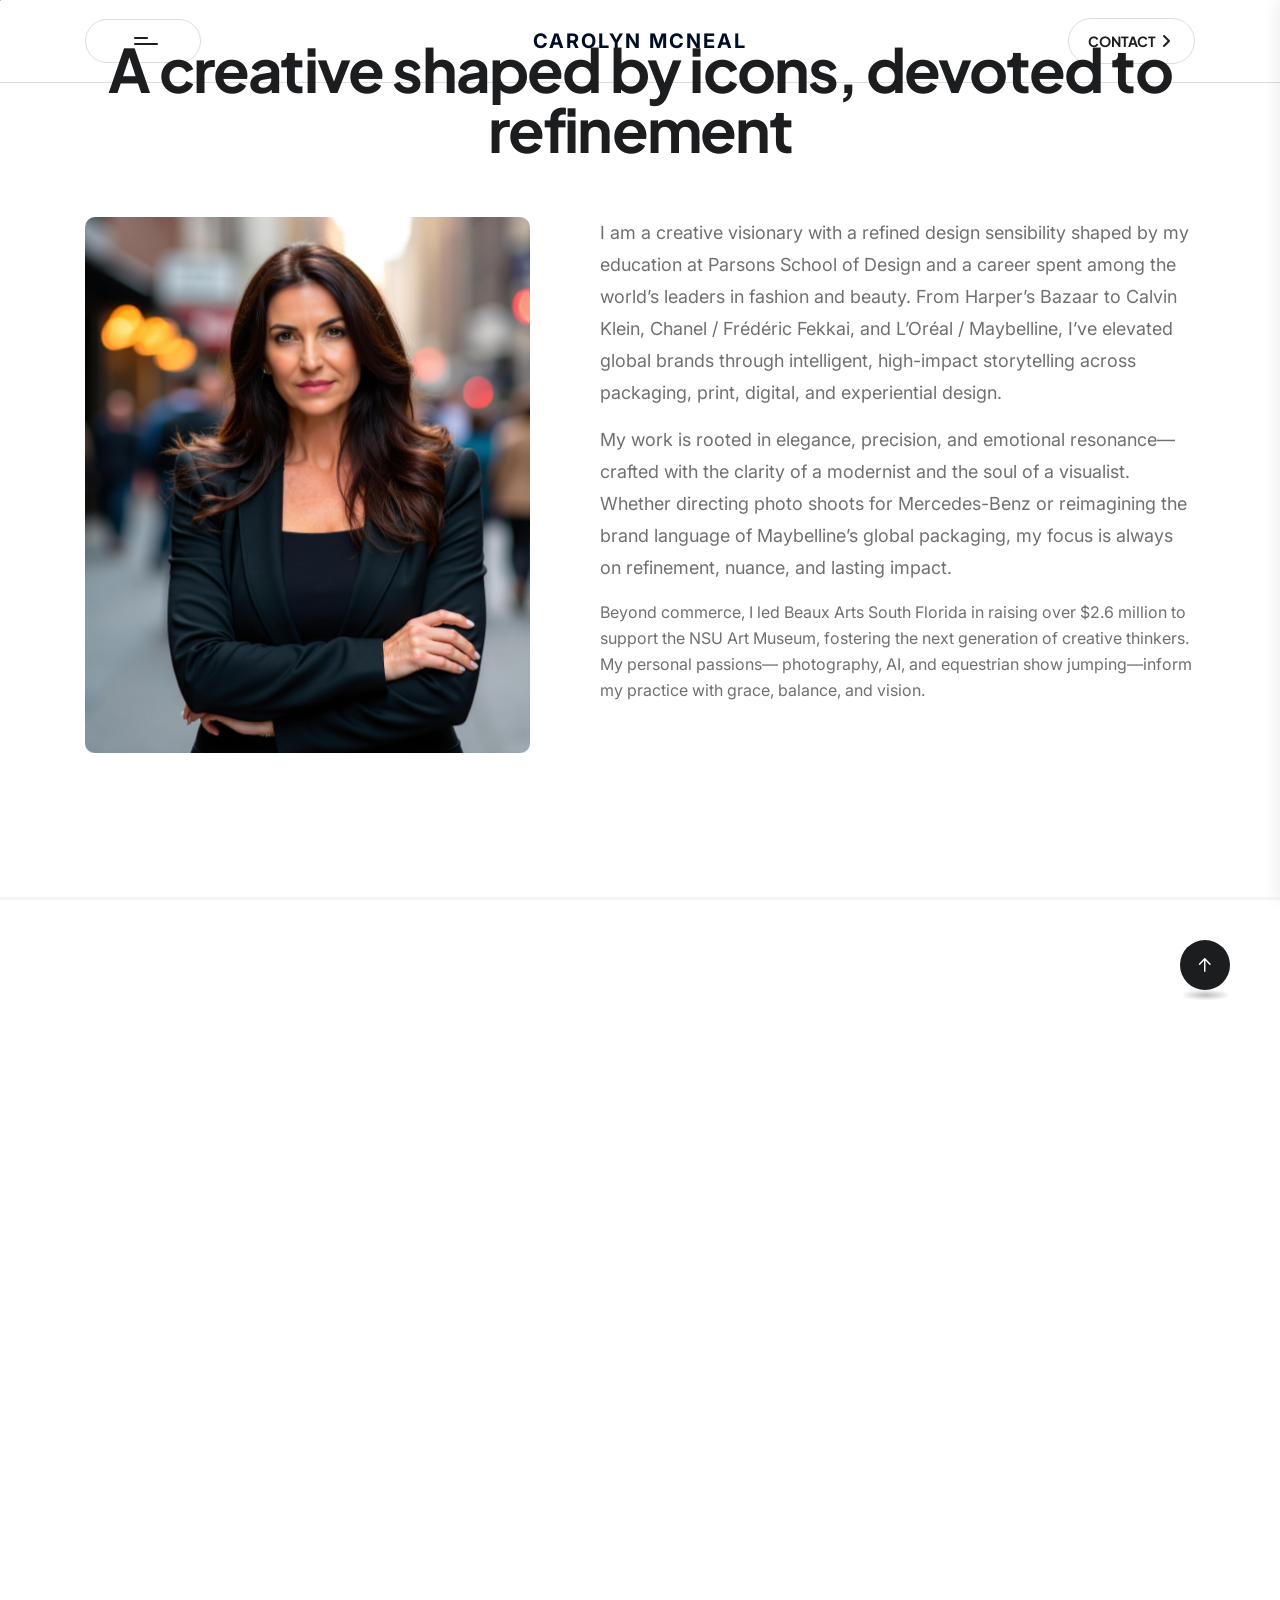
==== commit 1ed578f8: "sjdfhjhfd" ====
--- a/about.html
+++ b/about.html
@@ -98,88 +98,88 @@
 
 
 <!-- header-area -->
-<header>
-    <div id="header-sticky" class="td-header__area td-top-transparent td-header-spacing p-relative z-index-1">
-        <div class="container container-1750">
-            <div class="row align-items-center">
-                <div class="col-lg-4 col-md-4 col-sm-4 col-5">
-                    <div class="tdmenu__wrap">
-                        <div class="tdmenu-offcanvas-open-btn mobile-nav-toggler d-flex align-items-center justify-content-center">
-                            <span class="text mr-5"></span>
-                            <div class="tdmenu-offcanvas-open-bar">
-                                <span></span>
-                                <span></span>
-                            </div>
-                        </div>
-                        <nav class="tdmenu__nav d-none">
-                            <div class="tdmenu__navbar-wrap tdmenu__main-menu">
-                                <ul class="navigation">
-                                    <li class=" "><a href="index.html">Home</a></li>
-                                    <li class=" "><a href="about.html">About</a></li>
-                                    <li class=" "><a href="#portfolio">Portfolio</a></li>
-                                    
-                                    <li><a href="mailto:carolyn@carolynmcneal.com">Contact</a></li>
-                                </ul>
-                            </div>
-                        </nav>
-                    </div>
-                </div>
-                <div class="col-lg-4 col-md-4 col-sm-4 col-5">
-                    <div class="logo text-center">
-                        <a class="logo-1" href="index.html"><img  src="assets/img/logo/logo.svg" alt="Logo"></a>
-                    </div>
-                </div>
-                <div class="col-lg-4 col-md-4 col-sm-4 col-2">
-                    <div class="td-header-right text-end">
-                    
-                        <a href="mailto:carolyn@carolynmcneal.com" class="td-btn td-btn-lg d-none d-md-inline-block td-btn-switch-animation ml-10">
-                            <span class="d-flex align-items-center justify-content-center">
-                            <span class="btn-text"> Contact me </span>
-                            <span class="btn-icon"><i class="fa-sharp fa-solid fa-angle-right"></i></span>
-                            <span class="btn-icon"><i class="fa-sharp fa-solid fa-angle-right"></i></span>
-                        </span> 
-                        </a>
+    <header>
+        <div id="header-sticky" class="td-header__area td-top-transparent td-header-spacing p-relative z-index-1">
+            <div class="container container-1750">
+                <div class="row align-items-center">
+                    <div class="col-lg-4 col-md-4 col-sm-4 col-5">
+                        <div class="tdmenu__wrap">
+                            <div class="tdmenu-offcanvas-open-btn mobile-nav-toggler d-flex align-items-center justify-content-center">
+                                <span class="text mr-5"></span>
+                                <div class="tdmenu-offcanvas-open-bar">
+                                    <span></span>
+                                    <span></span>
+                                </div>
+                            </div>
+                            <nav class="tdmenu__nav d-none">
+                                <div class="tdmenu__navbar-wrap tdmenu__main-menu">
+                                    <ul class="navigation">
+                                        <li class=" "><a href="index.html">Home</a></li>
+                                        <li class=" "><a href="about.html">About</a></li>
+                                        <li class=" "><a href="#portfolio">Portfolio</a></li>
+                                        
+                                        <li><a href="mailto:carolyn@carolynmcneal.com">Contact</a></li>
+                                    </ul>
+                                </div>
+                            </nav>
+                        </div>
+                    </div>
+                    <div class="col-lg-4 col-md-4 col-sm-4 col-5">
+                        <div class="logo text-center">
+                            <a class="logo-1" href="index.html">CAROLYN MCNEAL</a>
+                        </div>
+                    </div>
+                    <div class="col-lg-4 col-md-4 col-sm-4 col-2">
+                        <div class="td-header-right text-end">
+                        
+                            <a href="mailto:carolyn@carolynmcneal.com" class="td-btn td-btn-lg d-none d-md-inline-block td-btn-switch-animation ml-10">
+                                <span class="d-flex align-items-center justify-content-center">
+                                <span class="btn-text"> Contact  </span>
+                                <span class="btn-icon"><i class="fa-sharp fa-solid fa-angle-right"></i></span>
+                                <span class="btn-icon"><i class="fa-sharp fa-solid fa-angle-right"></i></span>
+                            </span> 
+                            </a>
+                        </div>
                     </div>
                 </div>
             </div>
         </div>
-    </div>
-
-    <!-- Mobile Menu  -->
-    <div class="tdmobile__menu td-menu-large">
-        <nav class="tdmobile__menu-box">
-            <div class="close-btn"><i class="fa-solid fa-xmark"></i></div>
-            <div class="nav-logo">
-                <a href="index.html"><img data-width="96" src="assets/img/logo/logo.svg" alt="logo"></a>
-            </div>
-            
-            <div class="tdmobile__menu-outer">
-                <!--Here Menu Will Come Automatically Via Javascript / Same Menu as in Header-->
-            </div>
-            <div class="mt-30 ml-25 mr-25">
-                <a href="assets/img/about/resume.pdf" target="_blank" class="td-btn td-btn-menu-black w-100 d-inline-block td-btn-switch-animation ml-10">
-                    <span class="d-flex align-items-center justify-content-center">
-                    <span class="btn-text"> Resume </span>
-                    <span class="btn-icon"><i class="fa-sharp fa-solid fa-angle-right"></i></span>
-                    <span class="btn-icon"><i class="fa-sharp fa-solid fa-angle-right"></i></span>
-                </span> 
-                </a>
-            </div>
-            <div class="social-links">
-                <ul class="list-wrap">
-                    <li><a href="#"><i class="fab fa-facebook-f"></i></a></li>
-                    <li><a href="#"><i class="fab fa-twitter"></i></a></li>
-                    <li><a href="#"><i class="fab fa-instagram"></i></a></li>
-                    <li><a href="#"><i class="fab fa-linkedin-in"></i></a></li>
-                    <li><a href="#"><i class="fab fa-youtube"></i></a></li>
-                </ul>
-            </div>
-        </nav>
-    </div>
-    <div class="tdmobile__menu-backdrop"></div>
-    <!-- End Mobile Menu -->
-
-</header>
+
+        <!-- Mobile Menu  -->
+        <div class="tdmobile__menu td-menu-large">
+            <nav class="tdmobile__menu-box">
+                <div class="close-btn"><i class="fa-solid fa-xmark"></i></div>
+                <div class="nav-logo">
+                    <a href="index.html">CAROLYN MCNEAL</a>
+                </div>
+                
+                <div class="tdmobile__menu-outer">
+                    <!--Here Menu Will Come Automatically Via Javascript / Same Menu as in Header-->
+                </div>
+                <div class="mt-30 ml-25 mr-25">
+                    <a href="assets/img/resume.pdf" target="_blank" class="td-btn td-btn-menu-black w-100 d-inline-block td-btn-switch-animation ml-10">
+                        <span class="d-flex align-items-center justify-content-center">
+                        <span class="btn-text"> Resume </span>
+                        <span class="btn-icon"><i class="fa-sharp fa-solid fa-angle-right"></i></span>
+                        <span class="btn-icon"><i class="fa-sharp fa-solid fa-angle-right"></i></span>
+                    </span> 
+                    </a>
+                </div>
+                <div class="social-links">
+                    <ul class="list-wrap">
+                        <li><a href="#"><i class="fab fa-facebook-f"></i></a></li>
+                        <li><a href="#"><i class="fab fa-twitter"></i></a></li>
+                        <li><a href="#"><i class="fab fa-instagram"></i></a></li>
+                        <li><a href="#"><i class="fab fa-linkedin-in"></i></a></li>
+                        <li><a href="#"><i class="fab fa-youtube"></i></a></li>
+                    </ul>
+                </div>
+            </nav>
+        </div>
+        <div class="tdmobile__menu-backdrop"></div>
+        <!-- End Mobile Menu -->
+
+    </header>
 
 <!-- header-area-end -->
     <div id="smooth-wrapper">
@@ -229,74 +229,7 @@
                 <div class="td-testimonial-area grey-bg-2 pt-155 pb-120">
                     <div class="container">
                         <div class="row">
-                            <div class="col-lg-3 col-md-4">
-                                <div class="td-testimonial-left mb-40 wow fadeInLeft" data-wow-delay=".3s" data-wow-duration="1s">
-                                    <span class="td-section-subtitle mb-185 d-inline-block">CLIENTS FEEDBACK</span>
-                                    <img class="mb-20" src="assets/img/testimonial/user.png" alt="">
-                                    <p>More than 25 clients all<br>
-                                        over the world</p>
-                                </div>
-                            </div>
-                            <div class="col-lg-9 col-md-8">
-                                <div class="td-testimonial-content ml-80 mb-50 wow fadeInRight" data-wow-delay=".3s" data-wow-duration="1s">
-                                    <h2 class="td-testimonial-title mb-65 td-text-invert">What Our Clients<br> <span>Featured Quotes:
-                                    </span></h2>
-                                    <div class="row">
-                                        <div class="col-lg-4">
-                                            <div class="td-testimonial-thumb mb-40">
-                                                <img class="w-100 td-rounded-10" src="assets/img/testimonial/thumb.jpg" alt="">
-                                            </div>
-                                        </div>
-                                        <div class="col-lg-8">
-                                            <div class="td-testimonial-slide-content ml-25 mb-40">
-                                                <div class="swiper-container td-testimonial-slider mb-120">
-                                                    <div class="swiper-wrapper">
-                                                        <div class="swiper-slide">
-                                                            <div class="td-testimonial-slide-content">
-                                                                <p class="mb-40">“Her genuine passion, captivating storytelling, and elevated insights left many of us falling in
-                                                                    love with her designs.”</p>
-                                                                <h6>Frédéric Fekkai</h6>
-                                                                <span>Creative Directo</span>
-                                                            </div>
-                                                        </div>
-                                                        <div class="swiper-slide">
-                                                            <div class="td-testimonial-slide-content">
-                                                                <p class="mb-40">“Every project she touches feels considered, exacting, and emotionally resonant.”</p>
-                                                                <h6>Harper’s Bazaar</h6>
-                                                                <span>Editor</span>
-                                                            </div>
-                                                        </div>
-                                                        <div class="swiper-slide">
-                                                            <div class="td-testimonial-slide-content">
-                                                                <p class="mb-40">“A rare balance of artistry and strategic intuition—her vision consistently lifts the brand.”
-                                                                </p>
-                                                                <h6>L’Oréal Executive</h6>
-                                                                <span>Former</span>
-                                                            </div>
-                                                        </div>
-                                                    </div>
-                                                </div>
-                                                <div class="td-testimonial-navigation mb-30">
-                                                    <span class="td-testimonial-prev d-inline-block">
-                                                        <svg width="31" height="24" viewBox="0 0 31 24" fill="none" xmlns="http://www.w3.org/2000/svg">
-                                                            <path d="M30.8699 12.2679L0.014612 12.4214" stroke="currentColor" stroke-width="1.5" stroke-miterlimit="10" />
-                                                            <path d="M11.5445 0C11.5445 6.63283 6.38111 12 2.56383e-05 12" stroke="currentColor" stroke-width="1.5" stroke-miterlimit="10" />
-                                                            <path d="M4.08971e-05 12C6.38112 12 11.5446 17.3671 11.5446 24" stroke="currentColor" stroke-width="1.5" stroke-miterlimit="10" />
-                                                        </svg>
-                                                    </span>
-                                                    <span class="td-testimonial-next ml-15 d-inline-block">
-                                                        <svg width="31" height="24" viewBox="0 0 31 24" fill="none" xmlns="http://www.w3.org/2000/svg">
-                                                            <path d="M-0.000234102 12.2679L30.855 12.4214" stroke="currentColor" stroke-width="1.5" stroke-miterlimit="10" />
-                                                            <path d="M19.3251 0C19.3251 6.63283 24.4886 12 30.8696 12" stroke="currentColor" stroke-width="1.5" stroke-miterlimit="10" />
-                                                            <path d="M30.8696 12C24.4885 12 19.3251 17.3671 19.3251 24" stroke="currentColor" stroke-width="1.5" stroke-miterlimit="10" />
-                                                          </svg>
-                                                    </span>
-                                                 </div>
-                                            </div>
-                                        </div>
-                                    </div>
-                                </div>
-                            </div>
+
                             <div class="col-12">
                                 <div class="td-brand-wrap">
                                     <div class="swiper-container td-brand-slide-active">
@@ -347,7 +280,7 @@
                             <div class="col-lg-4 col-md-6 col-sm-6">
                                 <div class="td-footer-logo mb-30">
                                     <a href="index.html">
-                                        <img src="assets/img/logo/logo-white.png" alt="">
+                                       CAROLYN MCNEAL
                                     </a>
                                 </div>
                             </div>
@@ -360,6 +293,7 @@
                                         <li><a href="frederic.html">Frederic Fekkai</a></li>
                                         <li><a href="mercedes-benz.html">Mercedes Benz</a></li>
                                         <li><a href="harper-bazaar.html">Harper’s Bazaar</a></li>
+                                        <li><a href="bloomingdale.html">Bloomingdale's </a></li>
                                     </ul>
                                 </div>
                             </div>
--- a/assets/css/main.css
+++ b/assets/css/main.css
@@ -89,7 +89,7 @@
   --td-grey-4: #787875;
   --td-grey-5: #555855;
   --td-grey-6: #756c63;
-  --td-theme-primary: #beff01;
+  --td-theme-primary: #F0D5D5;
   --td-theme-secondary: #ff481f;
   --td-theme-1: #05341d;
   --td-theme-2: #ff9857;
@@ -922,7 +922,7 @@
   animation: spinner 1s infinite linear;
   border-radius: 50%;
   border: 3px solid #ddd;
-  border-top-color: #beff01;
+  border-top-color: #F0D5D5;
   height: 9em;
   margin: 0 auto 1.5em auto;
   width: 9em;
@@ -1158,6 +1158,35 @@
 .offCanvas__logo img {
   max-height: 34px;
 }
+.logo a{
+  font-size: 20px;
+  font-weight: 700;
+  color: #000d25;
+  letter-spacing: 2px;
+}
+.nav-logo a{
+    font-size: 15px;
+    font-weight: 700;
+    color: #000d25;
+    letter-spacing: 2px;
+}
+.td-footer-logo a{
+  font-size: 20px;
+  font-weight: 600;
+  color: #F0D5D5;
+  letter-spacing: 2px;
+}
+
+.b-video{
+  width: 100%;
+  display: flex;
+  overflow: hidden;
+  justify-content: space-between;
+}
+.b-video video{
+  width: 47%;
+  margin: 0 auto;
+}
 .offCanvas__side-info {
   border-top: 1px solid var(--td-border-1);
   padding-top: 25px;
@@ -1884,12 +1913,14 @@
   width: 150px;
 }
 .shaped{
-    font-size: 90px;
+    font-size: 80px;
     letter-spacing: -0.04em;
-    margin-bottom: 30px;
-
-}
-
+    margin-bottom: 20px;
+
+}
+span.btn-text {
+    font-size: 14px;
+}
 .video-desktop, .video-mobile {
   width: 100%;
   height: auto;
@@ -3797,7 +3828,7 @@
 ===============================*/
 .td-hero-title .title {
   font-weight: 800;
-  font-size: 104px;
+  font-size: 80px;
   letter-spacing: -0.04em;
   color: var(--td-common-black);
 }
